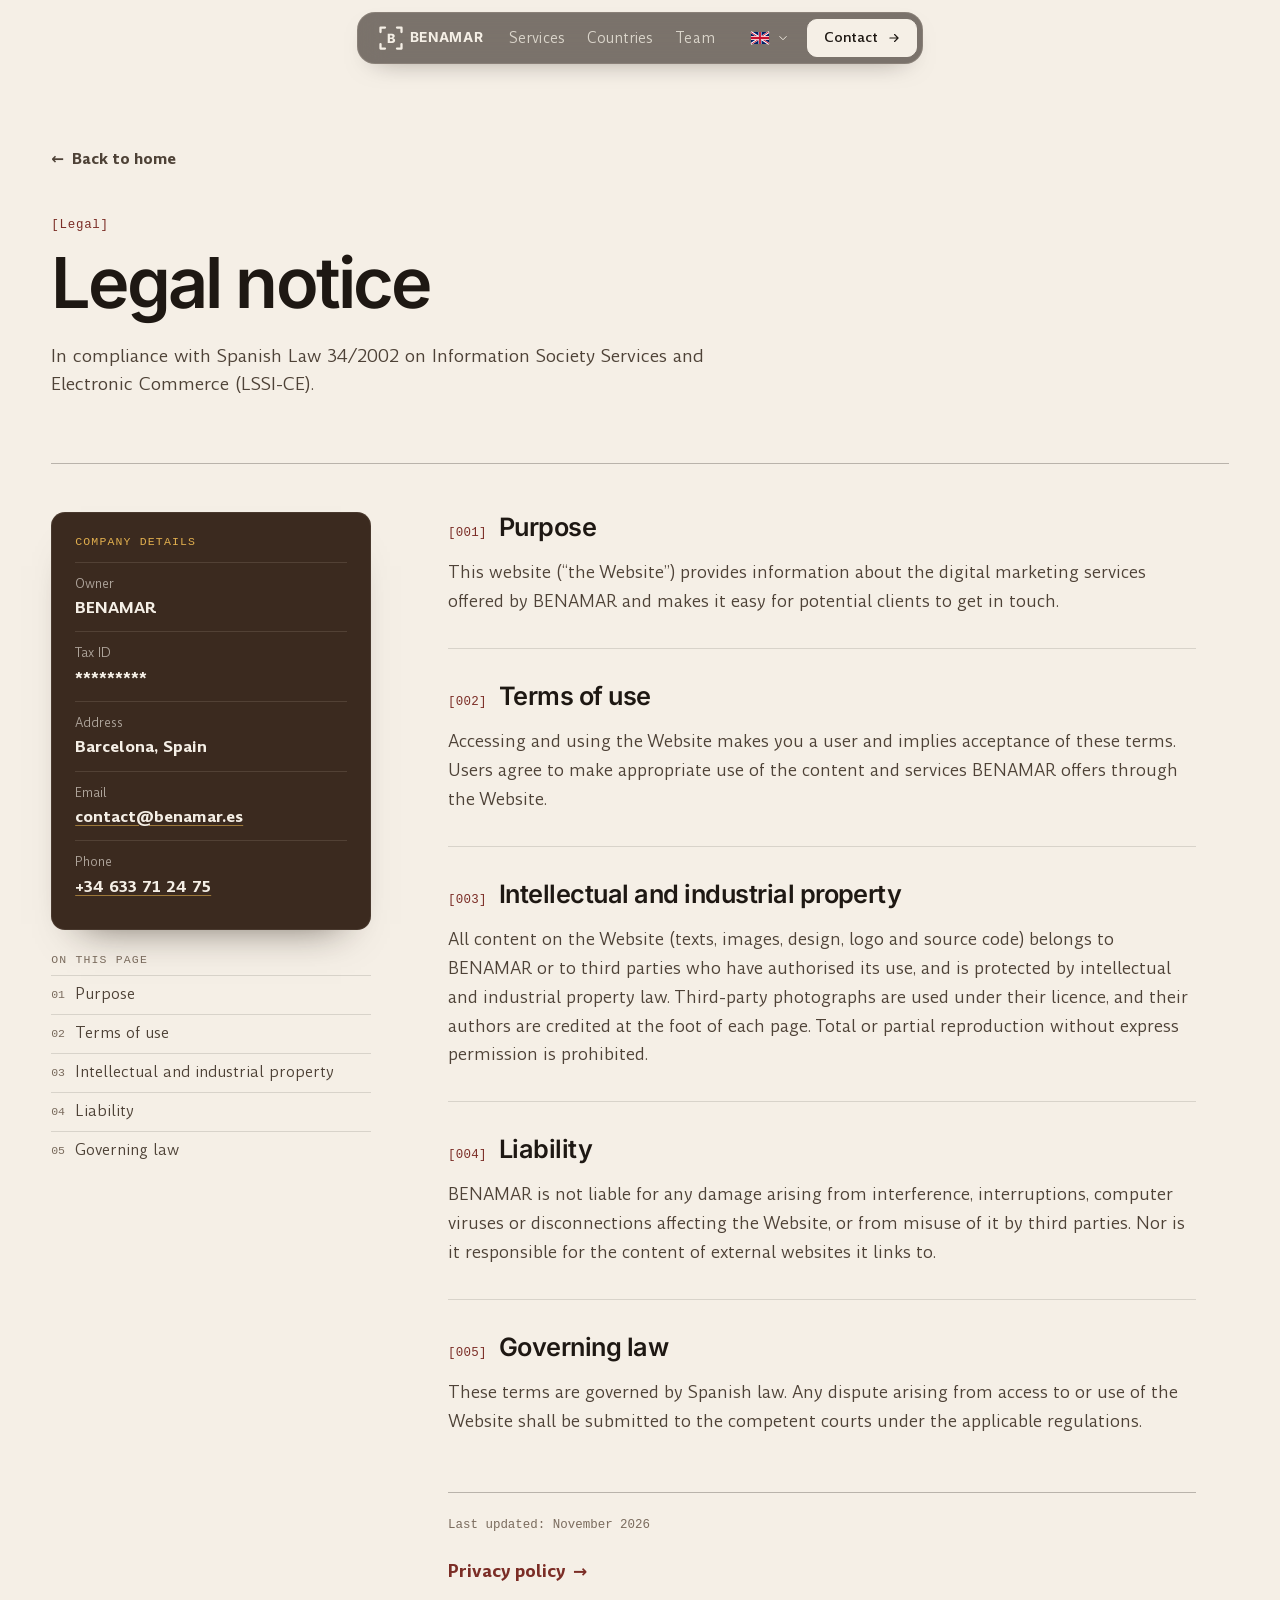
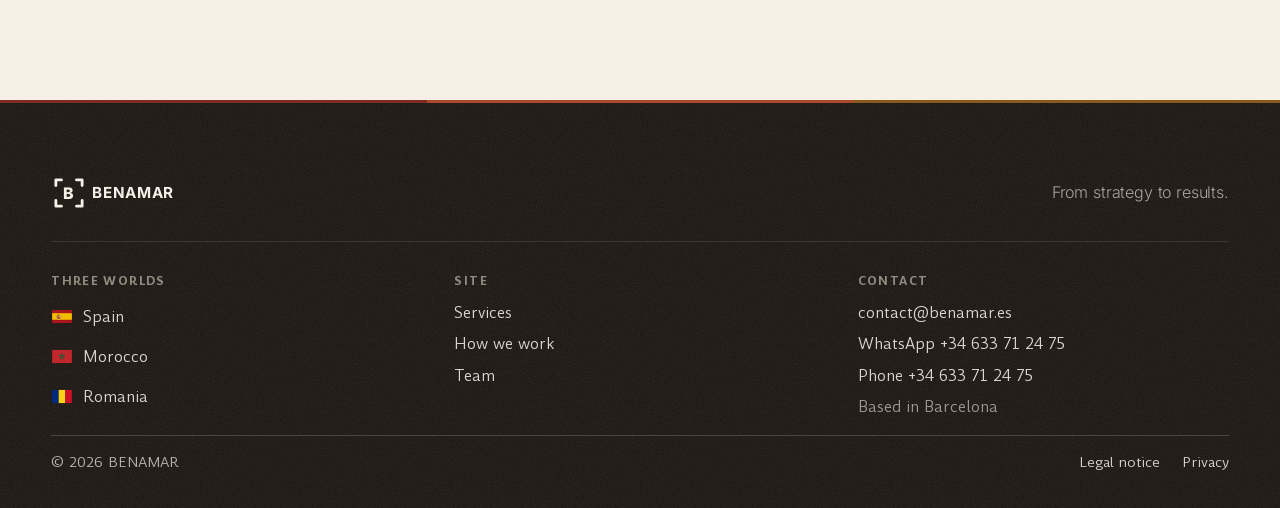
==== aviso-legal.html @ 725aefea "Aviso legal y privacidad (tools/legal.mjs) Co-Authored-By: Claude Opus 5.5 <noreply@anthropic.com>" ====
<!doctype html>
<html lang="es" data-title-key="tl_aviso" data-desc-key="dl_aviso">
<head>
  <meta charset="utf-8">
  <meta name="viewport" content="width=device-width, initial-scale=1">
  <title>Aviso legal · BENAMAR</title>
  <meta name="description" content="Aviso legal de BENAMAR, agencia de marketing digital con base en Barcelona.">
  <link rel="canonical" href="https://benamar.es/aviso-legal.html">
  <meta name="theme-color" content="#F5EFE6">
  <meta property="og:type" content="website">
  <meta property="og:url" content="https://benamar.es/aviso-legal.html">
  <meta property="og:site_name" content="BENAMAR">
  <meta property="og:locale" content="es_ES">
  <meta property="og:title" content="Aviso legal · BENAMAR">
  <meta property="og:description" content="Aviso legal de BENAMAR, agencia de marketing digital con base en Barcelona.">
  <meta property="og:image" content="https://benamar.es/assets/img/share.jpg">
  <meta property="og:image:width" content="1200">
  <meta property="og:image:height" content="630">
  <meta name="twitter:card" content="summary_large_image">
  <link rel="icon" href="favicon.svg" type="image/svg+xml">
  <link rel="preload" href="assets/fonts/inter-latin.woff2" as="font" type="font/woff2" crossorigin>
  <link rel="preload" href="assets/fonts/amulya-400.woff2" as="font" type="font/woff2" crossorigin>
  <link rel="preload" href="assets/fonts/mano-latin.woff2" as="font" type="font/woff2" crossorigin>
  <link rel="stylesheet" href="css/style.css?v=54">
  <script>document.documentElement.classList.add('js')</script>
</head>
<body>
<!-- Aviso legal: generada con tools/legal.mjs a partir de index.html. No editar a mano. -->
  <a class="skip" href="#main" data-i18n="skip">Saltar al contenido</a>

  <header class="hdr" data-hdr>
    <div class="hdr__in">
      <nav class="hdr__nav" aria-label="Principal" data-i18n-attr="aria-label:nav_label">
        <a href="./#servicios" data-i18n="nav_services">Servicios</a>
        <a href="./#mundos" data-i18n="nav_worlds">Países</a>
        <a href="./#equipo" data-i18n="nav_team">Equipo</a>
        <span class="hdr__ind" aria-hidden="true"></span>
      </nav>

      <a class="brand" href="./" aria-label="BENAMAR, inicio" data-i18n-attr="aria-label:brand_label">
        <svg class="brand__mark" viewBox="0 0 32 32" fill="none" aria-hidden="true"><path d="M2 8 L2 2 L8 2" stroke="currentColor" stroke-width="2" stroke-linecap="round" stroke-linejoin="round"/><path d="M24 2 L30 2 L30 8" stroke="currentColor" stroke-width="2" stroke-linecap="round" stroke-linejoin="round"/><path d="M2 24 L2 30 L8 30" stroke="currentColor" stroke-width="2" stroke-linecap="round" stroke-linejoin="round"/><path d="M30 24 L30 30 L24 30" stroke="currentColor" stroke-width="2" stroke-linecap="round" stroke-linejoin="round"/><text x="16" y="22" text-anchor="middle" font-family="Inter, -apple-system, sans-serif" font-weight="800" font-size="16" fill="currentColor">B</text></svg>
        <span class="brand__word">BENAMAR</span>
      </a>

      <div class="hdr__end">
        <div class="lang-dd" data-lang-dd>
          <button class="lang-dd__btn" type="button" aria-haspopup="true" aria-expanded="false" aria-controls="lang-list" data-lang-dd-btn>
            <span class="vh" data-i18n="lang_label">Idioma</span>
            <svg class="flag" viewBox="0 0 30 20" aria-hidden="true"><use href="#flag-es" data-lang-dd-flag/></svg>
            <span class="lang-dd__code" data-lang-dd-code>ES</span>
            <svg class="lang-dd__chev" viewBox="0 0 24 24" aria-hidden="true"><path d="m6 9 6 6 6-6" fill="none" stroke="currentColor" stroke-width="1.6"/></svg>
          </button>
          <ul class="lang-dd__list" id="lang-list" role="list" data-lang-dd-list>
            <li><button type="button" data-lang="es" lang="es" aria-pressed="true"><svg class="flag" viewBox="0 0 30 20" aria-hidden="true"><use href="#flag-es"/></svg><span>Español</span><span class="lang-dd__iso">ES</span></button></li>
            <li><button type="button" data-lang="ca" lang="ca" aria-pressed="false"><svg class="flag" viewBox="0 0 30 20" aria-hidden="true"><use href="#flag-ca"/></svg><span>Català</span><span class="lang-dd__iso">CA</span></button></li>
            <li><button type="button" data-lang="en" lang="en" aria-pressed="false"><svg class="flag" viewBox="0 0 30 20" aria-hidden="true"><use href="#flag-en"/></svg><span>English</span><span class="lang-dd__iso">EN</span></button></li>
            <li><button type="button" data-lang="fr" lang="fr" aria-pressed="false"><svg class="flag" viewBox="0 0 30 20" aria-hidden="true"><use href="#flag-fr"/></svg><span>Français</span><span class="lang-dd__iso">FR</span></button></li>
            <li><button type="button" data-lang="ro" lang="ro" aria-pressed="false"><svg class="flag" viewBox="0 0 30 20" aria-hidden="true"><use href="#flag-ro"/></svg><span>Română</span><span class="lang-dd__iso">RO</span></button></li>
          </ul>
        </div>
        <a class="btn btn--sm hdr__cta" href="./#contacto" data-i18n="hdr_cta">Contacto</a>
        <button class="hdr__menu" type="button" aria-expanded="false" aria-controls="menu" data-menu-btn>
          <span class="hdr__menu-lines" aria-hidden="true"><i></i><i></i></span>
          <span data-i18n="menu">Menú</span>
        </button>
      </div>
    </div>
    <span class="hdr__progress" aria-hidden="true"><i></i><i></i><i></i></span>
  </header>

  <div class="menu" id="menu" hidden>
    <nav class="menu__nav" aria-label="Menú" data-i18n-attr="aria-label:menu">
      <a href="./#servicios" data-i18n="nav_services">Servicios</a>
      <a href="./#mundos" data-i18n="nav_worlds">Países</a>
      <a href="./#equipo" data-i18n="nav_team">Equipo</a>
    </nav>
    <div class="menu__foot">
      <a class="btn" href="./#contacto" data-i18n="cta_main">Pedir una propuesta</a>
      <div class="langs langs--menu" role="group" aria-label="Idioma" data-i18n-attr="aria-label:lang_label">
        <button type="button" data-lang="es" lang="es" aria-pressed="true"><svg class="flag" viewBox="0 0 30 20" aria-hidden="true"><use href="#flag-es"/></svg><span>ES</span></button>
        <button type="button" data-lang="ca" lang="ca" aria-pressed="false"><svg class="flag" viewBox="0 0 30 20" aria-hidden="true"><use href="#flag-ca"/></svg><span>CA</span></button>
        <button type="button" data-lang="en" lang="en" aria-pressed="false"><svg class="flag" viewBox="0 0 30 20" aria-hidden="true"><use href="#flag-en"/></svg><span>EN</span></button>
        <button type="button" data-lang="fr" lang="fr" aria-pressed="false"><svg class="flag" viewBox="0 0 30 20" aria-hidden="true"><use href="#flag-fr"/></svg><span>FR</span></button>
        <button type="button" data-lang="ro" lang="ro" aria-pressed="false"><svg class="flag" viewBox="0 0 30 20" aria-hidden="true"><use href="#flag-ro"/></svg><span>RO</span></button>
      </div>
    </div>
  </div>

  <main id="main">

    <section class="legal" aria-label="Aviso legal">
      <div class="wrap">
        <a class="legal__back" href="./"><span aria-hidden="true">←</span> <span data-i18n="back_home">Volver al inicio</span></a>
      <div class="legal__doc" data-legal="es" lang="es">
        <header class="legal__head">
          <p class="legal__tag">[Legal]</p>
          <h1>Aviso legal</h1>
          <p class="legal__lead">En cumplimiento de la Ley 34/2002, de Servicios de la Sociedad de la Información y de Comercio Electrónico (LSSI-CE).</p>
        </header>
        <div class="legal__grid">
          <aside class="legal__aside">
            <dl class="legal__ficha" aria-label="Datos identificativos">
              <p class="legal__ficha-t">Datos identificativos</p>
              <div><dt>Titular</dt><dd>BENAMAR</dd></div>
              <div><dt>NIF/CIF</dt><dd>*********</dd></div>
              <div><dt>Domicilio</dt><dd>Barcelona, España</dd></div>
              <div><dt>Email</dt><dd><a href="mailto:contact@benamar.es">contact@benamar.es</a></dd></div>
              <div><dt>Teléfono</dt><dd><a href="tel:+34633712475">+34 633 71 24 75</a></dd></div>
            </dl>
            <nav class="legal__idx" aria-label="En esta página">
              <p class="legal__idx-t">En esta página</p>
              <ol>
              <li><a href="#aviso-es-1"><span>01</span> Objeto</a></li>
              <li><a href="#aviso-es-2"><span>02</span> Condiciones de uso</a></li>
              <li><a href="#aviso-es-3"><span>03</span> Propiedad intelectual e industrial</a></li>
              <li><a href="#aviso-es-4"><span>04</span> Responsabilidad</a></li>
              <li><a href="#aviso-es-5"><span>05</span> Legislación aplicable</a></li>
              </ol>
            </nav>
          </aside>
          <div class="legal__body">
            <section class="legal__sec" id="aviso-es-1">
              <h2><span class="legal__n" aria-hidden="true">[001]</span> Objeto</h2>
              <p>Este sitio web (en adelante, «la Web») tiene como finalidad informar sobre los servicios de marketing digital que ofrece BENAMAR y facilitar el contacto con clientes potenciales.</p>
            </section>
            <section class="legal__sec" id="aviso-es-2">
              <h2><span class="legal__n" aria-hidden="true">[002]</span> Condiciones de uso</h2>
              <p>El acceso y uso de la Web atribuye la condición de usuario e implica la aceptación de estas condiciones. El usuario se compromete a hacer un uso adecuado de los contenidos y servicios que BENAMAR ofrece a través de la Web.</p>
            </section>
            <section class="legal__sec" id="aviso-es-3">
              <h2><span class="legal__n" aria-hidden="true">[003]</span> Propiedad intelectual e industrial</h2>
              <p>Todos los contenidos de la Web (textos, imágenes, diseño, logotipo y código fuente) son titularidad de BENAMAR o de terceros que han autorizado su uso, y están protegidos por la normativa de propiedad intelectual e industrial. Las fotografías de terceros se usan con su licencia y se cita a sus autores al pie de cada página. Queda prohibida su reproducción total o parcial sin autorización expresa.</p>
            </section>
            <section class="legal__sec" id="aviso-es-4">
              <h2><span class="legal__n" aria-hidden="true">[004]</span> Responsabilidad</h2>
              <p>BENAMAR no se hace responsable de los daños que pudieran derivarse de interferencias, interrupciones, virus informáticos o desconexiones en el funcionamiento de la Web, ni de los derivados del mal uso que terceros hagan de ella. Tampoco responde del contenido de las webs externas a las que se enlace.</p>
            </section>
            <section class="legal__sec" id="aviso-es-5">
              <h2><span class="legal__n" aria-hidden="true">[005]</span> Legislación aplicable</h2>
              <p>Estas condiciones se rigen por la legislación española. Para cualquier controversia derivada del acceso o uso de la Web, las partes se someten a los juzgados y tribunales que correspondan según la normativa aplicable.</p>
            </section>
            <p class="legal__upd">Última actualización: noviembre de 2026</p>
            <a class="legal__other" href="privacidad.html">Política de privacidad <span aria-hidden="true">→</span></a>
          </div>
        </div>
      </div>
      <div class="legal__doc" data-legal="ca" lang="ca">
        <header class="legal__head">
          <p class="legal__tag">[Legal]</p>
          <h1>Avís legal</h1>
          <p class="legal__lead">En compliment de la Llei 34/2002, de serveis de la societat de la informació i de comerç electrònic (LSSI-CE).</p>
        </header>
        <div class="legal__grid">
          <aside class="legal__aside">
            <dl class="legal__ficha" aria-label="Dades identificatives">
              <p class="legal__ficha-t">Dades identificatives</p>
              <div><dt>Titular</dt><dd>BENAMAR</dd></div>
              <div><dt>NIF/CIF</dt><dd>*********</dd></div>
              <div><dt>Domicili</dt><dd>Barcelona, Espanya</dd></div>
              <div><dt>Correu</dt><dd><a href="mailto:contact@benamar.es">contact@benamar.es</a></dd></div>
              <div><dt>Telèfon</dt><dd><a href="tel:+34633712475">+34 633 71 24 75</a></dd></div>
            </dl>
            <nav class="legal__idx" aria-label="En aquesta pàgina">
              <p class="legal__idx-t">En aquesta pàgina</p>
              <ol>
              <li><a href="#aviso-ca-1"><span>01</span> Objecte</a></li>
              <li><a href="#aviso-ca-2"><span>02</span> Condicions d’ús</a></li>
              <li><a href="#aviso-ca-3"><span>03</span> Propietat intel·lectual i industrial</a></li>
              <li><a href="#aviso-ca-4"><span>04</span> Responsabilitat</a></li>
              <li><a href="#aviso-ca-5"><span>05</span> Legislació aplicable</a></li>
              </ol>
            </nav>
          </aside>
          <div class="legal__body">
            <section class="legal__sec" id="aviso-ca-1">
              <h2><span class="legal__n" aria-hidden="true">[001]</span> Objecte</h2>
              <p>Aquest lloc web (d’ara endavant, «el Web») té com a finalitat informar sobre els serveis de màrqueting digital que ofereix BENAMAR i facilitar el contacte amb clients potencials.</p>
            </section>
            <section class="legal__sec" id="aviso-ca-2">
              <h2><span class="legal__n" aria-hidden="true">[002]</span> Condicions d’ús</h2>
              <p>L’accés i l’ús del Web atribueixen la condició d’usuari i impliquen l’acceptació d’aquestes condicions. L’usuari es compromet a fer un ús adequat dels continguts i serveis que BENAMAR ofereix a través del Web.</p>
            </section>
            <section class="legal__sec" id="aviso-ca-3">
              <h2><span class="legal__n" aria-hidden="true">[003]</span> Propietat intel·lectual i industrial</h2>
              <p>Tots els continguts del Web (textos, imatges, disseny, logotip i codi font) són titularitat de BENAMAR o de tercers que n’han autoritzat l’ús, i estan protegits per la normativa de propietat intel·lectual i industrial. Les fotografies de tercers s’utilitzen amb la seva llicència i se’n citen els autors al peu de cada pàgina. Se’n prohibeix la reproducció total o parcial sense autorització expressa.</p>
            </section>
            <section class="legal__sec" id="aviso-ca-4">
              <h2><span class="legal__n" aria-hidden="true">[004]</span> Responsabilitat</h2>
              <p>BENAMAR no es fa responsable dels danys que es puguin derivar d’interferències, interrupcions, virus informàtics o desconnexions en el funcionament del Web, ni dels derivats del mal ús que en facin tercers. Tampoc no respon del contingut dels webs externs als quals s’enllaci.</p>
            </section>
            <section class="legal__sec" id="aviso-ca-5">
              <h2><span class="legal__n" aria-hidden="true">[005]</span> Legislació aplicable</h2>
              <p>Aquestes condicions es regeixen per la legislació espanyola. Per a qualsevol controvèrsia derivada de l’accés o l’ús del Web, les parts se sotmeten als jutjats i tribunals que corresponguin segons la normativa aplicable.</p>
            </section>
            <p class="legal__upd">Última actualització: novembre de 2026</p>
            <a class="legal__other" href="privacidad.html">Política de privacitat <span aria-hidden="true">→</span></a>
          </div>
        </div>
      </div>
      <div class="legal__doc" data-legal="en" lang="en">
        <header class="legal__head">
          <p class="legal__tag">[Legal]</p>
          <h1>Legal notice</h1>
          <p class="legal__lead">In compliance with Spanish Law 34/2002 on Information Society Services and Electronic Commerce (LSSI-CE).</p>
        </header>
        <div class="legal__grid">
          <aside class="legal__aside">
            <dl class="legal__ficha" aria-label="Company details">
              <p class="legal__ficha-t">Company details</p>
              <div><dt>Owner</dt><dd>BENAMAR</dd></div>
              <div><dt>Tax ID</dt><dd>*********</dd></div>
              <div><dt>Address</dt><dd>Barcelona, Spain</dd></div>
              <div><dt>Email</dt><dd><a href="mailto:contact@benamar.es">contact@benamar.es</a></dd></div>
              <div><dt>Phone</dt><dd><a href="tel:+34633712475">+34 633 71 24 75</a></dd></div>
            </dl>
            <nav class="legal__idx" aria-label="On this page">
              <p class="legal__idx-t">On this page</p>
              <ol>
              <li><a href="#aviso-en-1"><span>01</span> Purpose</a></li>
              <li><a href="#aviso-en-2"><span>02</span> Terms of use</a></li>
              <li><a href="#aviso-en-3"><span>03</span> Intellectual and industrial property</a></li>
              <li><a href="#aviso-en-4"><span>04</span> Liability</a></li>
              <li><a href="#aviso-en-5"><span>05</span> Governing law</a></li>
              </ol>
            </nav>
          </aside>
          <div class="legal__body">
            <section class="legal__sec" id="aviso-en-1">
              <h2><span class="legal__n" aria-hidden="true">[001]</span> Purpose</h2>
              <p>This website (“the Website”) provides information about the digital marketing services offered by BENAMAR and makes it easy for potential clients to get in touch.</p>
            </section>
            <section class="legal__sec" id="aviso-en-2">
              <h2><span class="legal__n" aria-hidden="true">[002]</span> Terms of use</h2>
              <p>Accessing and using the Website makes you a user and implies acceptance of these terms. Users agree to make appropriate use of the content and services BENAMAR offers through the Website.</p>
            </section>
            <section class="legal__sec" id="aviso-en-3">
              <h2><span class="legal__n" aria-hidden="true">[003]</span> Intellectual and industrial property</h2>
              <p>All content on the Website (texts, images, design, logo and source code) belongs to BENAMAR or to third parties who have authorised its use, and is protected by intellectual and industrial property law. Third-party photographs are used under their licence, and their authors are credited at the foot of each page. Total or partial reproduction without express permission is prohibited.</p>
            </section>
            <section class="legal__sec" id="aviso-en-4">
              <h2><span class="legal__n" aria-hidden="true">[004]</span> Liability</h2>
              <p>BENAMAR is not liable for any damage arising from interference, interruptions, computer viruses or disconnections affecting the Website, or from misuse of it by third parties. Nor is it responsible for the content of external websites it links to.</p>
            </section>
            <section class="legal__sec" id="aviso-en-5">
              <h2><span class="legal__n" aria-hidden="true">[005]</span> Governing law</h2>
              <p>These terms are governed by Spanish law. Any dispute arising from access to or use of the Website shall be submitted to the competent courts under the applicable regulations.</p>
            </section>
            <p class="legal__upd">Last updated: November 2026</p>
            <a class="legal__other" href="privacidad.html">Privacy policy <span aria-hidden="true">→</span></a>
          </div>
        </div>
      </div>
      <div class="legal__doc" data-legal="fr" lang="fr">
        <header class="legal__head">
          <p class="legal__tag">[Mentions]</p>
          <h1>Mentions légales</h1>
          <p class="legal__lead">Conformément à la loi espagnole 34/2002 sur les services de la société de l’information et le commerce électronique (LSSI-CE).</p>
        </header>
        <div class="legal__grid">
          <aside class="legal__aside">
            <dl class="legal__ficha" aria-label="Informations légales">
              <p class="legal__ficha-t">Informations légales</p>
              <div><dt>Titulaire</dt><dd>BENAMAR</dd></div>
              <div><dt>N° fiscal</dt><dd>*********</dd></div>
              <div><dt>Adresse</dt><dd>Barcelone, Espagne</dd></div>
              <div><dt>E-mail</dt><dd><a href="mailto:contact@benamar.es">contact@benamar.es</a></dd></div>
              <div><dt>Téléphone</dt><dd><a href="tel:+34633712475">+34 633 71 24 75</a></dd></div>
            </dl>
            <nav class="legal__idx" aria-label="Sur cette page">
              <p class="legal__idx-t">Sur cette page</p>
              <ol>
              <li><a href="#aviso-fr-1"><span>01</span> Objet</a></li>
              <li><a href="#aviso-fr-2"><span>02</span> Conditions d’utilisation</a></li>
              <li><a href="#aviso-fr-3"><span>03</span> Propriété intellectuelle et industrielle</a></li>
              <li><a href="#aviso-fr-4"><span>04</span> Responsabilité</a></li>
              <li><a href="#aviso-fr-5"><span>05</span> Droit applicable</a></li>
              </ol>
            </nav>
          </aside>
          <div class="legal__body">
            <section class="legal__sec" id="aviso-fr-1">
              <h2><span class="legal__n" aria-hidden="true">[001]</span> Objet</h2>
              <p>Ce site web (ci-après « le Site ») a pour objet de présenter les services de marketing digital proposés par BENAMAR et de faciliter la prise de contact avec de futurs clients.</p>
            </section>
            <section class="legal__sec" id="aviso-fr-2">
              <h2><span class="legal__n" aria-hidden="true">[002]</span> Conditions d’utilisation</h2>
              <p>L’accès au Site et son utilisation confèrent la qualité d’utilisateur et impliquent l’acceptation des présentes conditions. L’utilisateur s’engage à faire un usage approprié des contenus et services proposés par BENAMAR sur le Site.</p>
            </section>
            <section class="legal__sec" id="aviso-fr-3">
              <h2><span class="legal__n" aria-hidden="true">[003]</span> Propriété intellectuelle et industrielle</h2>
              <p>L’ensemble des contenus du Site (textes, images, design, logo et code source) appartient à BENAMAR ou à des tiers qui en ont autorisé l’utilisation, et est protégé par le droit de la propriété intellectuelle et industrielle. Les photographies de tiers sont utilisées selon leur licence et leurs auteurs sont cités en bas de chaque page. Toute reproduction totale ou partielle sans autorisation expresse est interdite.</p>
            </section>
            <section class="legal__sec" id="aviso-fr-4">
              <h2><span class="legal__n" aria-hidden="true">[004]</span> Responsabilité</h2>
              <p>BENAMAR décline toute responsabilité pour les dommages pouvant résulter d’interférences, d’interruptions, de virus informatiques ou de déconnexions affectant le Site, ainsi que de toute utilisation abusive par des tiers. BENAMAR ne répond pas non plus du contenu des sites externes vers lesquels il renvoie.</p>
            </section>
            <section class="legal__sec" id="aviso-fr-5">
              <h2><span class="legal__n" aria-hidden="true">[005]</span> Droit applicable</h2>
              <p>Les présentes conditions sont régies par le droit espagnol. Tout litige lié à l’accès au Site ou à son utilisation sera soumis aux juridictions compétentes selon la réglementation applicable.</p>
            </section>
            <p class="legal__upd">Dernière mise à jour : novembre 2026</p>
            <a class="legal__other" href="privacidad.html">Politique de confidentialité <span aria-hidden="true">→</span></a>
          </div>
        </div>
      </div>
      <div class="legal__doc" data-legal="ro" lang="ro">
        <header class="legal__head">
          <p class="legal__tag">[Legal]</p>
          <h1>Mențiuni legale</h1>
          <p class="legal__lead">În conformitate cu Legea spaniolă 34/2002 privind serviciile societății informaționale și comerțul electronic (LSSI-CE).</p>
        </header>
        <div class="legal__grid">
          <aside class="legal__aside">
            <dl class="legal__ficha" aria-label="Date de identificare">
              <p class="legal__ficha-t">Date de identificare</p>
              <div><dt>Titular</dt><dd>BENAMAR</dd></div>
              <div><dt>Cod fiscal</dt><dd>*********</dd></div>
              <div><dt>Sediu</dt><dd>Barcelona, Spania</dd></div>
              <div><dt>E-mail</dt><dd><a href="mailto:contact@benamar.es">contact@benamar.es</a></dd></div>
              <div><dt>Telefon</dt><dd><a href="tel:+34633712475">+34 633 71 24 75</a></dd></div>
            </dl>
            <nav class="legal__idx" aria-label="Pe această pagină">
              <p class="legal__idx-t">Pe această pagină</p>
              <ol>
              <li><a href="#aviso-ro-1"><span>01</span> Obiect</a></li>
              <li><a href="#aviso-ro-2"><span>02</span> Condiții de utilizare</a></li>
              <li><a href="#aviso-ro-3"><span>03</span> Proprietate intelectuală și industrială</a></li>
              <li><a href="#aviso-ro-4"><span>04</span> Răspundere</a></li>
              <li><a href="#aviso-ro-5"><span>05</span> Legislație aplicabilă</a></li>
              </ol>
            </nav>
          </aside>
          <div class="legal__body">
            <section class="legal__sec" id="aviso-ro-1">
              <h2><span class="legal__n" aria-hidden="true">[001]</span> Obiect</h2>
              <p>Acest site (denumit în continuare „Site-ul”) are rolul de a prezenta serviciile de marketing digital oferite de BENAMAR și de a facilita contactul cu potențiali clienți.</p>
            </section>
            <section class="legal__sec" id="aviso-ro-2">
              <h2><span class="legal__n" aria-hidden="true">[002]</span> Condiții de utilizare</h2>
              <p>Accesarea și utilizarea Site-ului vă conferă calitatea de utilizator și implică acceptarea acestor condiții. Utilizatorul se angajează să folosească în mod adecvat conținutul și serviciile oferite de BENAMAR prin Site.</p>
            </section>
            <section class="legal__sec" id="aviso-ro-3">
              <h2><span class="legal__n" aria-hidden="true">[003]</span> Proprietate intelectuală și industrială</h2>
              <p>Întregul conținut al Site-ului (texte, imagini, design, logo și cod sursă) aparține BENAMAR sau unor terți care au autorizat utilizarea lui și este protejat de legislația privind proprietatea intelectuală și industrială. Fotografiile terților sunt folosite conform licenței lor, iar autorii sunt menționați în subsolul fiecărei pagini. Reproducerea totală sau parțială fără acord expres este interzisă.</p>
            </section>
            <section class="legal__sec" id="aviso-ro-4">
              <h2><span class="legal__n" aria-hidden="true">[004]</span> Răspundere</h2>
              <p>BENAMAR nu răspunde pentru daunele care ar putea rezulta din interferențe, întreruperi, viruși informatici sau deconectări în funcționarea Site-ului și nici pentru utilizarea lui necorespunzătoare de către terți. De asemenea, nu răspunde pentru conținutul site-urilor externe către care trimite.</p>
            </section>
            <section class="legal__sec" id="aviso-ro-5">
              <h2><span class="legal__n" aria-hidden="true">[005]</span> Legislație aplicabilă</h2>
              <p>Aceste condiții sunt guvernate de legislația spaniolă. Orice litigiu legat de accesarea sau utilizarea Site-ului va fi soluționat de instanțele competente conform normelor aplicabile.</p>
            </section>
            <p class="legal__upd">Ultima actualizare: noiembrie 2026</p>
            <a class="legal__other" href="privacidad.html">Politica de confidențialitate <span aria-hidden="true">→</span></a>
          </div>
        </div>
      </div>
      </div>
    </section>

  </main>

  <footer class="ftr">
    <span class="tri tri--edge" aria-hidden="true"><i></i><i></i><i></i></span>
    <div class="wrap">
      <div class="ftr__brand" data-reveal>
        <a class="ftr__logo" href="./" aria-label="BENAMAR, inicio" data-i18n-attr="aria-label:brand_label">
          <svg class="ftr__logo-mark" viewBox="0 0 32 32" fill="none" aria-hidden="true"><path d="M2 8 L2 2 L8 2" stroke="currentColor" stroke-width="2" stroke-linecap="round" stroke-linejoin="round"/><path d="M24 2 L30 2 L30 8" stroke="currentColor" stroke-width="2" stroke-linecap="round" stroke-linejoin="round"/><path d="M2 24 L2 30 L8 30" stroke="currentColor" stroke-width="2" stroke-linecap="round" stroke-linejoin="round"/><path d="M30 24 L30 30 L24 30" stroke="currentColor" stroke-width="2" stroke-linecap="round" stroke-linejoin="round"/><text x="16" y="22" text-anchor="middle" font-family="Inter, -apple-system, sans-serif" font-weight="800" font-size="16" fill="currentColor">B</text></svg>
          <span>BENAMAR</span>
        </a>
        <p class="ftr__claim"><span data-i18n="h1a">De la estrategia</span> <span data-i18n="h1b">al resultado.</span></p>
      </div>

      <div class="ftr__cards">
        <section class="ftr__card" aria-labelledby="ftr-paises" data-reveal style="--d: 0">
          <h2 class="ftr__h" id="ftr-paises" data-i18n="ftr_worlds">Tres mundos</h2>
            <ul class="ftr__countries">
              <li><a href="espana.html"><svg class="flag" viewBox="0 0 30 20" aria-hidden="true"><use href="#flag-es"/></svg><span data-i18n="name_es">España</span></a></li>
              <li><a href="marruecos.html"><svg class="flag" viewBox="0 0 30 20" aria-hidden="true"><use href="#flag-ma"/></svg><span data-i18n="name_ma">Marruecos</span></a></li>
              <li><a href="rumania.html"><svg class="flag" viewBox="0 0 30 20" aria-hidden="true"><use href="#flag-ro"/></svg><span data-i18n="name_ro">Rumanía</span></a></li>
            </ul>
        </section>
        <nav class="ftr__card" aria-labelledby="ftr-nav" data-reveal style="--d: 1">
          <h2 class="ftr__h" id="ftr-nav" data-i18n="ftr_nav">Navegación</h2>
          <ul>
            <li><a href="./#servicios" data-i18n="nav_services">Servicios</a></li>
            <li><a href="./#metodo" data-i18n="method_h">Cómo trabajamos</a></li>
            <li><a href="./#equipo" data-i18n="nav_team">Equipo</a></li>
          </ul>
        </nav>
        <section class="ftr__card" aria-labelledby="ftr-contacto" data-reveal style="--d: 2">
          <h2 class="ftr__h" id="ftr-contacto" data-i18n="ftr_contact">Contacto</h2>
          <ul>
            <li><a href="mailto:contact@benamar.es">contact@benamar.es</a></li>
            <li><a href="https://wa.me/34633712475" target="_blank" rel="noopener">WhatsApp +34 633 71 24 75<span class="vh" data-i18n="newtab"> (se abre en una pestaña nueva)</span></a></li>
            <li><a href="tel:+34633712475"><span data-i18n="c_phone">Teléfono</span> +34 633 71 24 75</a></li>
            <li class="ftr__muted" data-i18n="ftr_base">Base en Barcelona</li>
          </ul>
        </section>
      </div>

            <div class="ftr__legal">
        <p>© <span data-year>2026</span> BENAMAR</p>
        <p>
          <a href="aviso-legal.html" data-i18n-attr="href:legal_href" data-i18n="legal1">Aviso legal</a>
          <a href="privacidad.html" data-i18n-attr="href:privacy_href" data-i18n="legal2">Privacidad</a>
        </p>
      </div>
    </div>
  </footer>

  <a class="wa-float" href="https://wa.me/34633712475?text=Hola%2C%20quiero%20pedir%20una%20propuesta." target="_blank" rel="noopener" aria-label="Escribir por WhatsApp" data-i18n-attr="href:wa_href;aria-label:cta_wa" data-wa-float>
    <svg class="wa-float__ico" viewBox="0 0 24 24" aria-hidden="true"><path d="M12 3.2a8.8 8.8 0 0 0-7.6 13.2L3.2 20.8l4.5-1.2A8.8 8.8 0 1 0 12 3.2Z" fill="none" stroke="currentColor" stroke-width="1.6" stroke-linejoin="round"/><path d="M9.1 7.9c.2-.4.4-.4.7-.4h.5c.2 0 .4 0 .6.5l.7 1.7c.1.2.1.4 0 .6l-.4.6c-.1.2-.2.3 0 .6.4.7 1 1.3 1.6 1.8.6.4 1 .6 1.3.7.2.1.4 0 .5-.1l.6-.8c.2-.2.4-.2.6-.1l1.6.8c.2.1.4.2.4.4 0 .6-.2 1.2-.6 1.5-.5.4-1.2.7-2 .5-1-.2-2.2-.7-3.5-1.8-1.4-1.2-2.3-2.6-2.6-3.4-.4-1-.1-2 .4-2.6Z" fill="currentColor"/></svg>
    <span class="wa-float__l" data-i18n="cta_wa">Escribir por WhatsApp</span>
  </a>

  <svg id="sprite" width="0" height="0" style="position:absolute" aria-hidden="true" focusable="false">
    <defs><filter id="viento" x="-10%" y="-22%" width="120%" height="144%" color-interpolation-filters="sRGB"><feTurbulence type="fractalNoise" baseFrequency=".07 .05" numOctaves="1" seed="5" result="w"><animate attributeName="baseFrequency" values=".07 .05;.088 .041;.07 .05" dur="3.4s" repeatCount="indefinite" calcMode="spline" keyTimes="0;.5;1" keySplines=".45 0 .55 1;.45 0 .55 1"/></feTurbulence><feDisplacementMap in="SourceGraphic" in2="w" scale="1.6" xChannelSelector="R" yChannelSelector="G" result="d"><animate attributeName="scale" values="1.6;4.2;1.6" dur="2.6s" repeatCount="indefinite" calcMode="spline" keyTimes="0;.5;1" keySplines=".45 0 .55 1;.45 0 .55 1"/></feDisplacementMap><feTurbulence type="fractalNoise" baseFrequency=".1 .004" numOctaves="1" seed="12" result="p"/><feOffset in="p" dx="0" result="po"><animate attributeName="dx" values="-3;3;-3" dur="3.4s" repeatCount="indefinite" calcMode="spline" keyTimes="0;.5;1" keySplines=".45 0 .55 1;.45 0 .55 1"/></feOffset><feColorMatrix in="po" type="matrix" values="0 0 0 0 0  0 0 0 0 0  0 0 0 0 0  0 3.2 0 0 -1.55" result="sa"/><feFlood flood-color="#120a04" flood-opacity=".36"/><feComposite in2="sa" operator="in"/><feComposite in2="d" operator="in" result="sombra"/><feColorMatrix in="po" type="matrix" values="0 0 0 0 1  0 0 0 0 1  0 0 0 0 1  0 -3.2 0 0 1.45" result="la"/><feFlood flood-color="#fff" flood-opacity=".24"/><feComposite in2="la" operator="in"/><feComposite in2="d" operator="in" result="luz"/><feMerge><feMergeNode in="d"/><feMergeNode in="sombra"/><feMergeNode in="luz"/></feMerge></filter><filter id="tinta" x="-10%" y="-10%" width="120%" height="120%"><feTurbulence type="fractalNoise" baseFrequency=".35" numOctaves="1" seed="7"/><feDisplacementMap in="SourceGraphic" scale=".6"/></filter><clipPath id="uk-t"><path d="M30 15h30v15zv15H0zH0V0zV0h30z"/></clipPath></defs>
    <symbol id="flag-es" viewBox="0 0 30 20"><rect x="1.5" y="1" width="27" height="18" fill="#AA151B"/><rect x="1.5" y="5.5" width="27" height="9" fill="#F1BF00"/><g transform="translate(2.307 0.471) scale(0.03971)"><path fill="#ad1519" d="m127.3 213.3-.8-.1-1-1-.7-.4-.6-.8s-.7-1.1-.4-2c.3-.9.9-1.2 1.4-1.5a12 12 0 0 1 1.5-.5l1-.4 1.3-.3.5-.3c.2 0 .7 0 1-.2l1-.2 1.6.1h4.8c.4 0 1.2.3 1.4.4a35 35 0 0 0 2 .7c.5.1 1.6.3 2.2.6.5.3.9.7 1.1 1l.5 1v1.1l-.5.8-.6 1-.8.6s-.5.5-1 .4c-.4 0-4.8-.8-7.6-.8s-7.3.9-7.3.9"/><path fill="none" stroke="#000" stroke-linejoin="round" stroke-width=".3" d="m127.3 213.3-.8-.1-1-1-.7-.4-.6-.8s-.7-1.1-.4-2c.3-.9.9-1.2 1.4-1.5a12 12 0 0 1 1.5-.5l1-.4 1.3-.3.5-.3c.2 0 .7 0 1-.2l1-.2 1.6.1h4.8c.4 0 1.2.3 1.4.4a35 35 0 0 0 2 .7c.5.1 1.6.3 2.2.6.5.3.9.7 1.1 1l.5 1v1.1l-.5.8-.6 1-.8.6s-.5.5-1 .4c-.4 0-4.8-.8-7.6-.8s-7.3.9-7.3.9z"/><path fill="#c8b100" d="M133.3 207c0-1.3.6-2.3 1.3-2.3.8 0 1.4 1 1.4 2.4 0 1.3-.6 2.4-1.4 2.4s-1.3-1.1-1.3-2.5"/><path fill="none" stroke="#000" stroke-width=".3" d="M133.3 207c0-1.3.6-2.3 1.3-2.3.8 0 1.4 1 1.4 2.4 0 1.3-.6 2.4-1.4 2.4s-1.3-1.1-1.3-2.5z"/><path fill="#c8b100" d="M134 207c0-1.2.3-2.1.7-2.1.3 0 .6 1 .6 2.1 0 1.3-.3 2.2-.6 2.2-.4 0-.6-1-.6-2.2"/><path fill="none" stroke="#000" stroke-width=".3" d="M134 207c0-1.2.3-2.1.7-2.1.3 0 .6 1 .6 2.1 0 1.3-.3 2.2-.6 2.2-.4 0-.6-1-.6-2.2z"/><path fill="#c8b100" d="M133.8 204.5c0-.4.4-.8.8-.8s1 .4 1 .8c0 .5-.5.9-1 .9s-.8-.4-.8-.9"/><path fill="#c8b100" d="M135.3 204.2v.6h-1.4v-.6h.5V203h-.7v-.6h.7v-.5h.5v.5h.6v.6h-.6v1.2z"/><path fill="none" stroke="#000" stroke-width=".3" d="M135.3 204.2v.6h-1.4v-.6h.5V203h-.7v-.6h.7v-.5h.5v.5h.6v.6h-.6v1.2h.4"/><path fill="#c8b100" d="M135.9 204.2v.6h-2.5v-.6h1V203h-.7v-.6h.7v-.5h.5v.5h.6v.6h-.6v1.2z"/><path fill="none" stroke="#000" stroke-width=".3" d="M135.9 204.2v.6h-2.5v-.6h1V203h-.7v-.6h.7v-.5h.5v.5h.6v.6h-.6v1.2h1"/><path fill="none" stroke="#000" stroke-width=".3" d="M134.9 203.7c.4.1.6.4.6.8 0 .5-.4.9-.8.9s-1-.4-1-.9c0-.4.3-.7.7-.8"/><path fill="#c8b100" d="M134.7 213.2H130v-1.1l-.3-1.2-.2-1.5c-1.3-1.7-2.5-2.8-2.9-2.5.1-.3.2-.6.5-.7 1.1-.7 3.5 1 5.2 3.6l.5.7h3.8l.4-.7c1.8-2.7 4.1-4.3 5.2-3.6.3.1.4.4.5.7-.4-.3-1.6.8-2.9 2.5l-.2 1.5-.2 1.2-.1 1.1z"/><path fill="none" stroke="#000" stroke-width=".3" d="M134.7 213.2H130v-1.1l-.3-1.2-.2-1.5c-1.3-1.7-2.5-2.8-2.9-2.5.1-.3.2-.6.5-.7 1.1-.7 3.5 1 5.2 3.6l.5.7h3.8l.4-.7c1.8-2.7 4.1-4.3 5.2-3.6.3.1.4.4.5.7-.4-.3-1.6.8-2.9 2.5l-.2 1.5-.2 1.2-.1 1.1z"/><path fill="none" stroke="#000" stroke-width=".3" d="M126.8 206.8c1-.5 3 1.1 4.6 3.6m11-3.6c-.8-.5-2.8 1.1-4.5 3.6"/><path fill="#c8b100" d="m127.8 215.3-.5-1a27.3 27.3 0 0 1 14.7 0l-.5.8a5.7 5.7 0 0 0-.3.8 22.9 22.9 0 0 0-6.6-.8c-2.6 0-5.2.3-6.5.8z"/><path fill="none" stroke="#000" stroke-width=".3" d="m127.8 215.3-.5-1a27.3 27.3 0 0 1 14.7 0l-.5.8a5.7 5.7 0 0 0-.3.8 22.9 22.9 0 0 0-6.6-.8c-2.6 0-5.2.3-6.5.8l-.3-.6"/><path fill="#c8b100" d="M134.6 217.7c2.4 0 5-.4 5.9-.6.6-.2 1-.5 1-.8 0-.2-.2-.3-.4-.4-1.4-.5-4-.8-6.5-.8s-5 .3-6.4.8c-.2 0-.3.2-.4.3 0 .4.3.7 1 .9 1 .2 3.5.6 5.8.6"/><path fill="none" stroke="#000" stroke-width=".3" d="M134.6 217.7c2.4 0 5-.4 5.9-.6.6-.2 1-.5 1-.8 0-.2-.2-.3-.4-.4-1.4-.5-4-.8-6.5-.8s-5 .3-6.4.8c-.2 0-.3.2-.4.3 0 .4.3.7 1 .9 1 .2 3.5.6 5.8.6z"/><path fill="#c8b100" d="m142.1 213.2-.5-.5s-.6.3-1.3.2c-.6 0-.9-1-.9-1s-.7.7-1.3.7c-.7 0-1-.6-1-.6s-.7.5-1.3.4c-.6 0-1.2-.8-1.2-.8s-.6.8-1.2.8c-.6.1-1-.5-1-.5s-.4.6-1.1.7-1.4-.6-1.4-.6-.5.7-1 1c-.5 0-1.2-.4-1.2-.4l-.2.5-.3.1.2.5a27 27 0 0 1 7.2-.9c3 0 5.5.4 7.4 1z"/><path fill="none" stroke="#000" stroke-width=".3" d="m142.1 213.2-.5-.5s-.6.3-1.3.2c-.6 0-.9-1-.9-1s-.7.7-1.3.7c-.7 0-1-.6-1-.6s-.7.5-1.3.4c-.6 0-1.2-.8-1.2-.8s-.6.8-1.2.8c-.6.1-1-.5-1-.5s-.4.6-1.1.7-1.4-.6-1.4-.6-.5.7-1 1c-.5 0-1.2-.4-1.2-.4l-.2.5-.3.1.2.5a27 27 0 0 1 7.2-.9c3 0 5.5.4 7.4 1z"/><path fill="#c8b100" d="M134.7 210.7h.2a1 1 0 0 0 0 .4c0 .6.4 1 1 1a1 1 0 0 0 1-.7l.2-.3v.4c.1.5.6.8 1.1.8.6 0 1-.4 1-1v-.1l.4-.4.2.5a.9.9 0 0 0-.1.4 1 1 0 0 0 1 1c.4 0 .7-.2.9-.5l.2-.2v.3c0 .3.1.6.4.7 0 0 .4 0 1-.4l.7-.7v.4s-.5.8-1 1c-.2.2-.5.4-.8.3-.3 0-.6-.3-.7-.6-.2.2-.4.2-.7.2-.6 0-1.2-.3-1.4-.8-.3.3-.7.5-1.1.5a1.6 1.6 0 0 1-1.2-.6 1.6 1.6 0 0 1-1 .4 1.6 1.6 0 0 1-1.3-.6 1.6 1.6 0 0 1-2.4.2 1.6 1.6 0 0 1-1.2.6 1.5 1.5 0 0 1-1.1-.5c-.2.5-.8.8-1.4.8-.2 0-.5 0-.7-.2-.1.3-.4.6-.7.6-.3 0-.6 0-.9-.2l-1-1 .1-.5.8.7c.5.4.9.4.9.4.3 0 .4-.4.4-.7v-.3l.2.2c.2.3.5.5.9.5a1 1 0 0 0 1-1 .9.9 0 0 0 0-.4v-.5l.4.4a.7.7 0 0 0 0 .1c0 .6.5 1 1 1 .6 0 1-.3 1.1-.9v-.3l.2.3c.2.4.6.7 1 .7.7 0 1.1-.4 1.1-1a1 1 0 0 0 0-.3h.3"/><path fill="none" stroke="#000" stroke-width=".3" d="M134.7 210.7h.2a1 1 0 0 0 0 .4c0 .6.4 1 1 1a1 1 0 0 0 1-.7l.2-.3v.4c.1.5.6.8 1.1.8.6 0 1-.4 1-1v-.1l.4-.4.2.5a.9.9 0 0 0-.1.4 1 1 0 0 0 1 1c.4 0 .7-.2.9-.5l.2-.2v.3c0 .3.1.6.4.7 0 0 .4 0 1-.4l.7-.7v.4s-.5.8-1 1c-.2.2-.5.4-.8.3-.3 0-.6-.3-.7-.6-.2.2-.4.2-.7.2-.6 0-1.2-.3-1.4-.8-.3.3-.7.5-1.1.5a1.6 1.6 0 0 1-1.2-.6 1.6 1.6 0 0 1-1 .4 1.6 1.6 0 0 1-1.3-.6 1.6 1.6 0 0 1-2.4.2 1.6 1.6 0 0 1-1.2.6 1.5 1.5 0 0 1-1.1-.5c-.2.5-.8.8-1.4.8-.2 0-.5 0-.7-.2-.1.3-.4.6-.7.6-.3 0-.6 0-.9-.2l-1-1 .1-.5.8.7c.5.4.9.4.9.4.3 0 .4-.4.4-.7v-.3l.2.2c.2.3.5.5.9.5a1 1 0 0 0 1-1 .9.9 0 0 0 0-.4v-.5l.4.4a.7.7 0 0 0 0 .1c0 .6.5 1 1 1 .6 0 1-.3 1.1-.9v-.3l.2.3c.2.4.6.7 1 .7.7 0 1.1-.4 1.1-1a1 1 0 0 0 0-.3h.3z"/><path fill="#c8b100" d="M134.6 213.3c-2.9 0-5.5.4-7.3 1l-.3-.2.1-.3a27 27 0 0 1 7.5-1c3 0 5.7.4 7.6 1 0 0 .2.2.1.3l-.3.2a27.3 27.3 0 0 0-7.4-1"/><path fill="none" stroke="#000" stroke-linejoin="round" stroke-width=".3" d="M134.6 213.3c-2.9 0-5.5.4-7.3 1l-.3-.2.1-.3a27 27 0 0 1 7.5-1c3 0 5.7.4 7.6 1 0 0 .2.2.1.3l-.3.2a27.3 27.3 0 0 0-7.4-1z"/><path fill="#fff" d="M131.8 214.4c0-.3.2-.4.5-.4a.4.4 0 0 1 .4.4c0 .2-.2.4-.4.4a.4.4 0 0 1-.5-.4"/><path fill="none" stroke="#000" stroke-width=".3" d="M131.8 214.4c0-.3.2-.4.5-.4a.4.4 0 0 1 .4.4c0 .2-.2.4-.4.4a.4.4 0 0 1-.5-.4z"/><path fill="#ad1519" d="M134.7 214.5h-1c-.1 0-.3 0-.3-.3l.3-.3h2a.3.3 0 0 1 .2.3.3.3 0 0 1-.3.3h-1"/><path fill="none" stroke="#000" stroke-width=".3" d="M134.7 214.5h-1c-.1 0-.3 0-.3-.3l.3-.3h2a.3.3 0 0 1 .2.3.3.3 0 0 1-.3.3h-1"/><path fill="#058e6e" d="M130 214.9h-.7c-.1 0-.3 0-.3-.2a.3.3 0 0 1 .2-.3l.7-.1.7-.1c.2 0 .3 0 .4.2a.3.3 0 0 1-.3.4z"/><path fill="none" stroke="#000" stroke-width=".3" d="M130 214.9h-.7c-.1 0-.3 0-.3-.2a.3.3 0 0 1 .2-.3l.7-.1.7-.1c.2 0 .3 0 .4.2a.3.3 0 0 1-.3.4h-.7"/><path fill="#ad1519" d="m127.3 215.3.3-.4h.7l-.4.6z"/><path fill="none" stroke="#000" stroke-width=".3" d="m127.3 215.3.3-.4h.7l-.4.6-.6-.2"/><path fill="#fff" d="M136.6 214.4c0-.3.2-.4.4-.4a.4.4 0 0 1 .5.4.4.4 0 0 1-.5.4.4.4 0 0 1-.4-.4"/><path fill="none" stroke="#000" stroke-width=".3" d="M136.6 214.4c0-.3.2-.4.4-.4a.4.4 0 0 1 .5.4.4.4 0 0 1-.5.4.4.4 0 0 1-.4-.4z"/><path fill="#058e6e" d="M139.3 214.9h.6a.3.3 0 0 0 .4-.2.3.3 0 0 0-.3-.3l-.6-.1-.7-.1c-.2 0-.3 0-.4.2 0 .2.1.3.3.4z"/><path fill="none" stroke="#000" stroke-width=".3" d="M139.3 214.9h.6a.3.3 0 0 0 .4-.2.3.3 0 0 0-.3-.3l-.6-.1-.7-.1c-.2 0-.3 0-.4.2 0 .2.1.3.3.4h.7"/><path fill="#ad1519" d="m142 215.4-.3-.5h-.7l.3.6z"/><path fill="none" stroke="#000" stroke-width=".3" d="m142 215.4-.3-.5h-.7l.3.6.6-.1"/><path fill="#ad1519" d="M134.6 217.1a25 25 0 0 1-6-.6 25.5 25.5 0 0 1 12.1 0c-1.6.4-3.7.6-6 .6"/><path fill="none" stroke="#000" stroke-linejoin="round" stroke-width=".3" d="M134.6 217.1a25 25 0 0 1-6-.6 25.5 25.5 0 0 1 12.1 0c-1.6.4-3.7.6-6 .6z"/><path fill="#c8b100" d="m142 212-.1-.3c-.2 0-.3 0-.4.2 0 .2 0 .4.2.4 0 0 .2 0 .3-.3"/><path fill="none" stroke="#000" stroke-width=".3" d="m142 212-.1-.3c-.2 0-.3 0-.4.2 0 .2 0 .4.2.4 0 0 .2 0 .3-.3z"/><path fill="#c8b100" d="M137.3 211.2c0-.2 0-.4-.2-.4 0 0-.2.1-.2.3 0 .2 0 .4.2.4l.3-.3"/><path fill="none" stroke="#000" stroke-width=".3" d="M137.3 211.2c0-.2 0-.4-.2-.4 0 0-.2.1-.2.3 0 .2 0 .4.2.4l.3-.3z"/><path fill="#c8b100" d="m132 211.2.1-.4c.2 0 .3.1.3.3 0 .2 0 .4-.2.4z"/><path fill="none" stroke="#000" stroke-width=".3" d="m132 211.2.1-.4c.2 0 .3.1.3.3 0 .2 0 .4-.2.4z"/><path fill="#c8b100" d="m127.3 212 .1-.3c.2 0 .3 0 .4.2 0 .2 0 .4-.2.4 0 0-.2 0-.3-.3"/><path fill="none" stroke="#000" stroke-width=".3" d="m127.3 212 .1-.3c.2 0 .3 0 .4.2 0 .2 0 .4-.2.4 0 0-.2 0-.3-.3z"/><path fill="#c8b100" d="m134.6 208.5-.8.5.6 1.3.2.1.2-.1.7-1.3z"/><path fill="none" stroke="#000" stroke-width=".3" d="m134.6 208.5-.8.5.6 1.3.2.1.2-.1.7-1.3-.9-.5"/><path fill="#c8b100" d="m132.8 210.5.4.5 1.3-.4.1-.2-.1-.2-1.3-.3z"/><path fill="none" stroke="#000" stroke-width=".3" d="m132.8 210.5.4.5 1.3-.4.1-.2-.1-.2-1.3-.3-.4.6"/><path fill="#c8b100" d="m136.4 210.5-.3.5-1.3-.4-.2-.2.2-.2 1.3-.3z"/><path fill="none" stroke="#000" stroke-width=".3" d="m136.4 210.5-.3.5-1.3-.4-.2-.2.2-.2 1.3-.3.3.6"/><path fill="#c8b100" d="m129.3 209-.7.7.9 1 .2.1.1-.1.3-1.3z"/><path fill="none" stroke="#000" stroke-width=".3" d="m129.3 209-.7.7.9 1 .2.1.1-.1.3-1.3-.8-.3"/><path fill="#c8b100" d="m128 211.2.4.5 1.2-.6v-.2l-.1-.2-1.3-.1-.3.6"/><path fill="none" stroke="#000" stroke-width=".3" d="m128 211.2.4.5 1.2-.6v-.2l-.1-.2-1.3-.1-.3.6"/><path fill="#c8b100" d="m131.5 210.5-.3.6H130l-.2-.2.1-.3 1.2-.6z"/><path fill="none" stroke="#000" stroke-width=".3" d="m131.5 210.5-.3.6H130l-.2-.2.1-.3 1.2-.6.5.5"/><path fill="#c8b100" d="M126.6 211.4v.6l-1.4.2-.2-.1v-.2l1-.9z"/><path fill="none" stroke="#000" stroke-width=".3" d="M126.6 211.4v.6l-1.4.2-.2-.1v-.2l1-.9.6.4"/><path fill="#c8b100" d="M129.2 210.9c0-.3.2-.5.5-.5s.5.2.5.5a.5.5 0 0 1-.5.4.5.5 0 0 1-.5-.4"/><path fill="none" stroke="#000" stroke-width=".3" d="M129.2 210.9c0-.3.2-.5.5-.5s.5.2.5.5a.5.5 0 0 1-.5.4.5.5 0 0 1-.5-.4z"/><path fill="#c8b100" d="m140 209 .7.7-.9 1-.2.1-.1-.1-.3-1.3z"/><path fill="none" stroke="#000" stroke-width=".3" d="m140 209 .7.7-.9 1-.2.1-.1-.1-.3-1.3.8-.3"/><path fill="#c8b100" d="m141.4 211.2-.5.5-1.2-.6v-.2l.1-.2 1.3-.1z"/><path fill="none" stroke="#000" stroke-width=".3" d="m141.4 211.2-.5.5-1.2-.6v-.2l.1-.2 1.3-.1.3.6"/><path fill="#c8b100" d="m137.8 210.5.3.6h1.3l.2-.2-.1-.3-1.2-.6z"/><path fill="none" stroke="#000" stroke-width=".3" d="m137.8 210.5.3.6h1.3l.2-.2-.1-.3-1.2-.6-.5.5"/><path fill="#c8b100" d="m142.5 211.4.1.6 1.3.2.2-.1v-.2l-1-.9z"/><path fill="none" stroke="#000" stroke-width=".3" d="m142.5 211.4.1.6 1.3.2.2-.1v-.2l-1-.9-.6.4"/><path fill="#c8b100" d="M134.2 210.4a.5.5 0 0 1 .4-.4c.3 0 .5.2.5.4a.5.5 0 0 1-.5.5.5.5 0 0 1-.4-.5"/><path fill="none" stroke="#000" stroke-width=".3" d="M134.2 210.4a.5.5 0 0 1 .4-.4c.3 0 .5.2.5.4a.5.5 0 0 1-.5.5.5.5 0 0 1-.4-.5z"/><path fill="#c8b100" d="M139.1 210.9c0-.3.3-.5.5-.5a.5.5 0 0 1 .5.5.5.5 0 0 1-.5.4.5.5 0 0 1-.5-.4"/><path fill="none" stroke="#000" stroke-width=".3" d="M139.1 210.9c0-.3.3-.5.5-.5a.5.5 0 0 1 .5.5.5.5 0 0 1-.5.4.5.5 0 0 1-.5-.4z"/><path fill="#c8b100" d="m124.8 212.2-.6-.7c-.2-.2-.7-.3-.7-.3 0-.1.3-.3.6-.3a.5.5 0 0 1 .4.2v-.2s.3 0 .4.3v1"/><path fill="none" stroke="#000" stroke-width=".3" d="m124.8 212.2-.6-.7c-.2-.2-.7-.3-.7-.3 0-.1.3-.3.6-.3a.5.5 0 0 1 .4.2v-.2s.3 0 .4.3v1z"/><path fill="#c8b100" d="M124.8 212c.1-.2.4-.2.5 0 .2.1.3.3.2.5l-.5-.1c-.2-.1-.3-.4-.2-.5"/><path fill="none" stroke="#000" stroke-width=".3" d="M124.8 212c.1-.2.4-.2.5 0 .2.1.3.3.2.5l-.5-.1c-.2-.1-.3-.4-.2-.5z"/><path fill="#c8b100" d="m144.3 212.2.6-.7c.2-.2.7-.3.7-.3 0-.1-.3-.3-.6-.3a.6.6 0 0 0-.4.2v-.2s-.3 0-.4.3v.7z"/><path fill="none" stroke="#000" stroke-width=".3" d="m144.3 212.2.6-.7c.2-.2.7-.3.7-.3 0-.1-.3-.3-.6-.3a.6.6 0 0 0-.4.2v-.2s-.3 0-.4.3v.7z"/><path fill="#c8b100" d="M144.3 212c0-.2-.3-.2-.5 0-.2.1-.2.3-.1.5l.5-.1c.2-.1.2-.4.1-.5"/><path fill="none" stroke="#000" stroke-width=".3" d="M144.3 212c0-.2-.3-.2-.5 0-.2.1-.2.3-.1.5l.5-.1c.2-.1.2-.4.1-.5z"/><path fill="#c8b100" d="M124 223h21.4v-5.5H124z"/><path fill="none" stroke="#000" stroke-width=".4" d="M124 223h21.4v-5.5H124z"/><path fill="#c8b100" d="M126.2 226.8a1 1 0 0 1 .4 0h16.5a1.4 1.4 0 0 1-1-1.2c0-.6.5-1.1 1-1.3a1.7 1.7 0 0 1-.4 0h-16a1.4 1.4 0 0 1-.5 0c.6.2 1 .7 1 1.3a1.3 1.3 0 0 1-1 1.2"/><path fill="none" stroke="#000" stroke-linejoin="round" stroke-width=".4" d="M126.2 226.8a1 1 0 0 1 .4 0h16.5a1.4 1.4 0 0 1-1-1.2c0-.6.5-1.1 1-1.3a1.7 1.7 0 0 1-.4 0h-16a1.4 1.4 0 0 1-.5 0c.6.2 1 .7 1 1.3a1.3 1.3 0 0 1-1 1.2z"/><path fill="#c8b100" d="M126.6 226.8h16c.6 0 1 .3 1 .7 0 .4-.4.8-1 .8h-16c-.5 0-1-.4-1-.8s.5-.8 1-.8"/><path fill="none" stroke="#000" stroke-width=".4" d="M126.6 226.8h16c.6 0 1 .3 1 .7 0 .4-.4.8-1 .8h-16c-.5 0-1-.4-1-.8s.5-.8 1-.8z"/><path fill="#c8b100" d="M126.6 223h16c.6 0 1 .4 1 .7 0 .4-.4.6-1 .6h-16c-.5 0-1-.2-1-.6 0-.3.5-.6 1-.6"/><path fill="none" stroke="#000" stroke-width=".4" d="M126.6 223h16c.6 0 1 .4 1 .7 0 .4-.4.6-1 .6h-16c-.5 0-1-.2-1-.6 0-.3.5-.6 1-.6z"/><path fill="#005bbf" d="M149.6 317.4c-1.4 0-2.8-.3-3.7-.8a8.4 8.4 0 0 0-3.8-.8c-1.4 0-2.7.3-3.7.8a8.3 8.3 0 0 1-3.8.8c-1.5 0-2.8-.3-3.7-.8a8.4 8.4 0 0 0-3.7-.8 8 8 0 0 0-3.7.8 8.3 8.3 0 0 1-3.8.8v2.4c1.5 0 2.8-.4 3.8-.9a8.2 8.2 0 0 1 3.7-.8c1.4 0 2.7.3 3.7.8s2.2.9 3.7.9a8.4 8.4 0 0 0 3.8-.9c1-.5 2.3-.8 3.7-.8 1.5 0 2.8.3 3.8.8s2.2.9 3.7.9z"/><path fill="none" stroke="#000" stroke-width=".4" d="M149.6 317.4c-1.4 0-2.8-.3-3.7-.8a8.4 8.4 0 0 0-3.8-.8c-1.4 0-2.7.3-3.7.8a8.3 8.3 0 0 1-3.8.8c-1.5 0-2.8-.3-3.7-.8a8.4 8.4 0 0 0-3.7-.8 8 8 0 0 0-3.7.8 8.3 8.3 0 0 1-3.8.8v2.4c1.5 0 2.8-.4 3.8-.9a8.2 8.2 0 0 1 3.7-.8c1.4 0 2.7.3 3.7.8s2.2.9 3.7.9a8.4 8.4 0 0 0 3.8-.9c1-.5 2.3-.8 3.7-.8 1.5 0 2.8.3 3.8.8s2.2.9 3.7.9z"/><path fill="#ccc" d="M149.6 319.8a8 8 0 0 1-3.7-.9 8.3 8.3 0 0 0-3.8-.8c-1.4 0-2.7.3-3.7.8s-2.3.9-3.8.9-2.8-.4-3.7-.9a8.4 8.4 0 0 0-3.7-.8 8.2 8.2 0 0 0-3.7.8c-1 .5-2.3.9-3.8.9v2.3c1.5 0 2.8-.4 3.8-.9a8.1 8.1 0 0 1 3.7-.7c1.4 0 2.7.2 3.7.7a8.3 8.3 0 0 0 7.5 0 8.5 8.5 0 0 1 7.5.1 8.1 8.1 0 0 0 3.7.8z"/><path fill="none" stroke="#000" stroke-width=".4" d="M149.6 319.8a8 8 0 0 1-3.7-.9 8.3 8.3 0 0 0-3.8-.8c-1.4 0-2.7.3-3.7.8s-2.3.9-3.8.9-2.8-.4-3.7-.9a8.4 8.4 0 0 0-3.7-.8 8.2 8.2 0 0 0-3.7.8c-1 .5-2.3.9-3.8.9v2.3c1.5 0 2.8-.4 3.8-.9a8.1 8.1 0 0 1 3.7-.7c1.4 0 2.7.2 3.7.7a8.3 8.3 0 0 0 7.5 0 8.5 8.5 0 0 1 7.5.1 8.1 8.1 0 0 0 3.7.8v-2.3"/><path fill="#005bbf" d="M149.6 322a7 7 0 0 1-3.7-.8 8.3 8.3 0 0 0-3.8-.7c-1.4 0-2.7.2-3.7.7-1 .6-2.3.9-3.8.9s-2.8-.4-3.7-.9a8.4 8.4 0 0 0-3.7-.8 8 8 0 0 0-3.7.8c-1 .5-2.3.9-3.8.9v2.3c1.5 0 2.8-.3 3.8-.9a10.2 10.2 0 0 1 7.4 0 7 7 0 0 0 3.7.9 8.4 8.4 0 0 0 3.8-.8c1-.5 2.3-.8 3.7-.8 1.5 0 2.8.3 3.8.8s2.2.8 3.7.8z"/><path fill="none" stroke="#000" stroke-width=".4" d="M149.6 322a7 7 0 0 1-3.7-.8 8.3 8.3 0 0 0-3.8-.7c-1.4 0-2.7.2-3.7.7-1 .6-2.3.9-3.8.9s-2.8-.4-3.7-.9a8.4 8.4 0 0 0-3.7-.8 8 8 0 0 0-3.7.8c-1 .5-2.3.9-3.8.9v2.3c1.5 0 2.8-.3 3.8-.9a10.2 10.2 0 0 1 7.4 0 7 7 0 0 0 3.7.9 8.4 8.4 0 0 0 3.8-.8c1-.5 2.3-.8 3.7-.8 1.5 0 2.8.3 3.8.8s2.2.8 3.7.8V322"/><path fill="#ccc" d="M149.6 326.7a8 8 0 0 1-3.7-.8c-1-.5-2.3-.8-3.7-.8a8.4 8.4 0 0 0-3.8.8c-1 .5-2.3.8-3.8.8a7 7 0 0 1-3.7-.9 8.4 8.4 0 0 0-3.7-.7c-1.4 0-2.7.3-3.7.8s-2.3.8-3.8.8v-2.3a8.3 8.3 0 0 0 3.8-.9 10.2 10.2 0 0 1 7.4 0 8 8 0 0 0 3.7.9 8.4 8.4 0 0 0 3.8-.8c1-.5 2.3-.8 3.8-.8 1.4 0 2.7.3 3.7.8s2.3.8 3.7.8z"/><path fill="none" stroke="#000" stroke-width=".4" d="M149.6 326.7a8 8 0 0 1-3.7-.8c-1-.5-2.3-.8-3.7-.8a8.4 8.4 0 0 0-3.8.8c-1 .5-2.3.8-3.8.8a7 7 0 0 1-3.7-.9 8.4 8.4 0 0 0-3.7-.7c-1.4 0-2.7.3-3.7.8s-2.3.8-3.8.8v-2.3a8.3 8.3 0 0 0 3.8-.9 10.2 10.2 0 0 1 7.4 0 8 8 0 0 0 3.7.9 8.4 8.4 0 0 0 3.8-.8c1-.5 2.3-.8 3.8-.8 1.4 0 2.7.3 3.7.8s2.3.8 3.7.8v2.3"/><path fill="#005bbf" d="M149.6 329a8.1 8.1 0 0 1-3.7-.8c-1-.5-2.3-.8-3.7-.8a8.4 8.4 0 0 0-3.8.8c-1 .5-2.3.8-3.8.8a7 7 0 0 1-3.7-.9 8.4 8.4 0 0 0-3.7-.7c-1.4 0-2.7.3-3.7.8s-2.3.8-3.8.8v-2.3a8.3 8.3 0 0 0 3.8-.8c1-.5 2.3-.8 3.7-.8 1.4 0 2.7.3 3.7.7a8.4 8.4 0 0 0 7.5 0c1-.4 2.3-.7 3.8-.7 1.4 0 2.7.3 3.7.8s2.2.8 3.7.8z"/><path fill="none" stroke="#000" stroke-width=".4" d="M149.6 329a8.1 8.1 0 0 1-3.7-.8c-1-.5-2.3-.8-3.7-.8a8.4 8.4 0 0 0-3.8.8c-1 .5-2.3.8-3.8.8a7 7 0 0 1-3.7-.9 8.4 8.4 0 0 0-3.7-.7c-1.4 0-2.7.3-3.7.8s-2.3.8-3.8.8v-2.3a8.3 8.3 0 0 0 3.8-.8c1-.5 2.3-.8 3.7-.8 1.4 0 2.7.3 3.7.7a8.4 8.4 0 0 0 7.5 0c1-.4 2.3-.7 3.8-.7 1.4 0 2.7.3 3.7.8s2.2.8 3.7.8z"/><path fill="#c8b100" d="m126.2 308 .2.5c0 1.5-1.3 2.6-2.7 2.6h22a2.7 2.7 0 0 1-2.7-2.6v-.5a1.3 1.3 0 0 1-.3 0h-16a1.4 1.4 0 0 1-.5 0"/><path fill="none" stroke="#000" stroke-linejoin="round" stroke-width=".4" d="m126.2 308 .2.5c0 1.5-1.3 2.6-2.7 2.6h22a2.7 2.7 0 0 1-2.7-2.6v-.5a1.3 1.3 0 0 1-.3 0h-16a1.4 1.4 0 0 1-.5 0z"/><path fill="#c8b100" d="M126.6 306.5h16c.6 0 1 .3 1 .8 0 .4-.4.7-1 .7h-16c-.5 0-1-.3-1-.8 0-.4.5-.7 1-.7"/><path fill="none" stroke="#000" stroke-width=".4" d="M126.6 306.5h16c.6 0 1 .3 1 .8 0 .4-.4.7-1 .7h-16c-.5 0-1-.3-1-.8 0-.4.5-.7 1-.7z"/><path fill="#c8b100" d="M123.7 316.7h22V311h-22z"/><path fill="none" stroke="#000" stroke-width=".4" d="M123.7 316.7h22V311h-22z"/><path fill="#ad1519" d="M122 286.7c-2.2 1.2-3.7 2.5-3.4 3.2 0 .6.8 1 1.8 1.6 1.5 1.1 2.5 3 1.7 4a5.5 5.5 0 0 0-.1-8.8"/><path fill="none" stroke="#000" stroke-width=".4" d="M122 286.7c-2.2 1.2-3.7 2.5-3.4 3.2 0 .6.8 1 1.8 1.6 1.5 1.1 2.5 3 1.7 4a5.5 5.5 0 0 0-.1-8.8z"/><path fill="#ccc" d="M126.8 305.6h15.6V229h-15.6v76.5z"/><path fill="none" stroke="#000" stroke-width=".4" d="M138 229.2v76.3m1.7-76.3v76.3m-12.9 0h15.6v-76.4h-15.6v76.5z"/><path fill="#ad1519" d="M158.4 257.7a49.6 49.6 0 0 0-23.3-2c-9.4 1.6-16.5 5.3-15.9 8.4v.2l-3.5-8.2c-.6-3.3 7.2-7.5 17.6-9.2a43 43 0 0 1 9.2-.7c6.6 0 12.4.8 15.8 2.1v9.4"/><path fill="none" stroke="#000" stroke-linejoin="round" stroke-width=".4" d="M158.4 257.7a49.6 49.6 0 0 0-23.3-2c-9.4 1.6-16.5 5.3-15.9 8.4v.2l-3.5-8.2c-.6-3.3 7.2-7.5 17.6-9.2a43 43 0 0 1 9.2-.7c6.6 0 12.4.8 15.8 2.1v9.4"/><path fill="#ad1519" d="M126.8 267.3c-4.3-.3-7.3-1.4-7.6-3.2-.3-1.5 1.2-3 3.8-4.5 1.2.1 2.5.3 3.8.3z"/><path fill="none" stroke="#000" stroke-width=".4" d="M126.8 267.3c-4.3-.3-7.3-1.4-7.6-3.2-.3-1.5 1.2-3 3.8-4.5 1.2.1 2.5.3 3.8.3v7.4"/><path fill="#ad1519" d="M142.5 261.5c2.7.4 4.7 1 5.7 1.9l.1.2c.5 1-1.9 3-5.9 5.4v-7.5"/><path fill="none" stroke="#000" stroke-width=".4" d="M142.5 261.5c2.7.4 4.7 1 5.7 1.9l.1.2c.5 1-1.9 3-5.9 5.4v-7.5"/><path fill="#ad1519" d="M117.1 282c-.4-1.2 3.8-3.6 9.8-5.8l7.8-3.2c8.3-3.7 14.4-7.9 13.6-9.4v-.2c.4.4 1 8 1 8 .8 1.3-4.8 5.5-12.4 9.1-2.5 1.2-7.6 3-10 4-4.4 1.4-8.7 4.3-8.3 5.3l-1.5-7.7"/><path fill="none" stroke="#000" stroke-linejoin="round" stroke-width=".4" d="M117.1 282c-.4-1.2 3.8-3.6 9.8-5.8l7.8-3.2c8.3-3.7 14.4-7.9 13.6-9.4v-.2c.4.4 1 8 1 8 .8 1.3-4.8 5.5-12.4 9.1-2.5 1.2-7.6 3-10 4-4.4 1.4-8.7 4.3-8.3 5.3l-1.5-7.7z"/><path fill="#c8b100" d="M125.8 254c1.9-.6 3.1-1.5 2.5-3-.4-1-1.4-1-2.8-.6l-2.6 1 2.3 5.8.8-.3.8-.3zm-1.2-2.7.7-.3c.5-.2 1.2.1 1.4.8.2.5.2 1-.5 1.5a4.4 4.4 0 0 1-.6.3zm7.3-2.5-.9.3h-.8l1.3 6.1 4.3-.8-.2-.4v-.4l-2.5.6zm8.4 5.2c.8-2.2 1.7-4.3 2.7-6.4a5.3 5.3 0 0 1-1 0 54.8 54.8 0 0 1-1.8 4.6l-2.4-4.3-1 .1h-1a131.4 131.4 0 0 1 3.5 6zm8.8-4.7.4-.9a3.4 3.4 0 0 0-1.7-.6c-1.7-.1-2.7.6-2.8 1.7-.2 2.1 3.2 2 3 3.4 0 .6-.7.9-1.4.8-.8 0-1.4-.5-1.4-1.2h-.3a7.3 7.3 0 0 1-.4 1.1 4 4 0 0 0 1.8.6c1.7.2 3-.5 3.2-1.7.2-2-3.3-2.1-3.1-3.4 0-.5.4-.8 1.3-.7.7 0 1 .4 1.2.9z"/><path fill="#ad1519" d="M277.9 211.6s-.7.8-1.3.9c-.5 0-1.1-.5-1.1-.5s-.5.5-1 .6c-.6.1-1.4-.6-1.4-.6l-1 1c-.6 0-1.1-.3-1.1-.3s-.3.4-.7.6h-.4l-.6-.4-.7-.7-.5-.3-.4-1v-.5c-.1-.6.8-1.4 2.2-1.7a3.9 3.9 0 0 1 2 0c.5-.5 1.7-.8 3-.8s2.4.3 3 .7a5.5 5.5 0 0 1 2.9-.7c1.3 0 2.5.3 3 .8.5-.2 1.2-.2 2 0 1.4.3 2.3 1 2.2 1.7v.5l-.4 1-.6.3-.6.7-.6.3s-.3.2-.4 0c-.4-.1-.7-.5-.7-.5s-.6.4-1 .2c-.5-.2-1-1-1-1s-.9.8-1.4.7c-.6-.1-1-.6-1-.6s-.7.6-1.2.5c-.5-.1-1.2-.9-1.2-.9"/><path fill="none" stroke="#000" stroke-width=".3" d="M277.9 211.6s-.7.8-1.3.9c-.5 0-1.1-.5-1.1-.5s-.5.5-1 .6c-.6.1-1.4-.6-1.4-.6l-1 1c-.6 0-1.1-.3-1.1-.3s-.3.4-.7.6h-.4l-.6-.4-.7-.7-.5-.3-.4-1v-.5c-.1-.6.8-1.4 2.2-1.7a3.9 3.9 0 0 1 2 0c.5-.5 1.7-.8 3-.8s2.4.3 3 .7a5.5 5.5 0 0 1 2.9-.7c1.3 0 2.5.3 3 .8.5-.2 1.2-.2 2 0 1.4.3 2.3 1 2.2 1.7v.5l-.4 1-.6.3-.6.7-.6.3s-.3.2-.4 0c-.4-.1-.7-.5-.7-.5s-.6.4-1 .2c-.5-.2-1-1-1-1s-.9.8-1.4.7c-.6-.1-1-.6-1-.6s-.7.6-1.2.5c-.5-.1-1.2-.9-1.2-.9z"/><path fill="#c8b100" d="M276.5 207.6c0-1 .6-2 1.3-2 .8 0 1.3 1 1.3 2s-.5 1.8-1.3 1.8c-.7 0-1.3-.8-1.3-1.9"/><path fill="none" stroke="#000" stroke-width=".3" d="M276.5 207.6c0-1 .6-2 1.3-2 .8 0 1.3 1 1.3 2s-.5 1.8-1.3 1.8c-.7 0-1.3-.8-1.3-1.9z"/><path fill="#c8b100" d="M277.3 207.6c0-1 .2-1.8.5-1.8.4 0 .7.8.7 1.8s-.3 1.7-.6 1.7c-.4 0-.6-.8-.6-1.8"/><path fill="none" stroke="#000" stroke-width=".3" d="M277.3 207.6c0-1 .2-1.8.5-1.8.4 0 .7.8.7 1.8s-.3 1.7-.6 1.7c-.4 0-.6-.8-.6-1.8z"/><path fill="#c8b100" d="M271 215.3a4.5 4.5 0 0 0-.5-1 27.4 27.4 0 0 1 14.8 0l-.6.8a5.2 5.2 0 0 0-.3.8 22.9 22.9 0 0 0-6.6-.8c-2.6 0-5.2.3-6.6.8z"/><path fill="none" stroke="#000" stroke-width=".3" d="M271 215.3a4.5 4.5 0 0 0-.5-1 27.4 27.4 0 0 1 14.8 0l-.6.8a5.2 5.2 0 0 0-.3.8 22.9 22.9 0 0 0-6.6-.8c-2.6 0-5.2.3-6.6.8l-.2-.6"/><path fill="#c8b100" d="M277.8 217.7c2.4 0 5-.4 5.9-.6.6-.2 1-.5 1-.8 0-.2-.2-.3-.4-.4a24.1 24.1 0 0 0-6.5-.8c-2.5 0-5 .3-6.4.8-.2 0-.3.2-.4.3 0 .4.3.7 1 .9 1 .2 3.5.6 5.8.6"/><path fill="none" stroke="#000" stroke-width=".3" d="M277.8 217.7c2.4 0 5-.4 5.9-.6.6-.2 1-.5 1-.8 0-.2-.2-.3-.4-.4a24.1 24.1 0 0 0-6.5-.8c-2.5 0-5 .3-6.4.8-.2 0-.3.2-.4.3 0 .4.3.7 1 .9 1 .2 3.5.6 5.8.6z"/><path fill="#fff" d="M283.5 208.4c0-.2.2-.4.4-.4s.5.2.5.4-.2.4-.5.4a.4.4 0 0 1-.4-.4"/><path fill="none" stroke="#000" stroke-width=".2" d="M283.5 208.4c0-.2.2-.4.4-.4s.5.2.5.4-.2.4-.5.4a.4.4 0 0 1-.4-.4zm-.2-1.4a.4.4 0 0 1 .4-.4c.2 0 .4.1.4.4s-.2.4-.4.4a.4.4 0 0 1-.4-.4zm-1.1-1c0-.2.2-.3.4-.3s.4.1.4.4c0 .2-.2.4-.4.4a.4.4 0 0 1-.4-.5zm-1.4-.4c0-.2.2-.4.4-.4.3 0 .5.2.5.4s-.2.4-.4.4-.5-.2-.5-.4zm-1.4 0c0-.2.2-.3.5-.3s.4.1.4.4c0 .2-.2.4-.4.4a.4.4 0 0 1-.5-.4z"/><path fill="none" stroke="#000" stroke-linecap="round" stroke-width=".3" d="m287.8 211.2.2-1a2.7 2.7 0 0 0-2.7-2.8c-.5 0-1 .1-1.3.3"/><path fill="none" stroke="#000" stroke-width=".3" d="m283 209.2.2-.8c0-1.1-1.1-2-2.5-2-.6 0-1.2.2-1.6.4"/><path fill="none" stroke="#000" stroke-width=".2" d="M288.2 210c0-.3.2-.5.4-.5s.4.2.4.4c0 .3-.2.4-.4.4s-.4-.1-.4-.4zm-.2-1.6c0-.2.2-.4.4-.4a.4.4 0 0 1 .5.4c0 .2-.2.4-.4.4-.3 0-.5-.2-.5-.4zm-1-1.1a.4.4 0 0 1 .5-.4c.2 0 .4.1.4.4a.4.4 0 0 1-.4.4.4.4 0 0 1-.5-.4zm-1.3-.7c0-.2.2-.4.5-.4s.4.2.4.4c0 .3-.2.5-.4.5a.4.4 0 0 1-.5-.5zm-1.4.1c0-.2.2-.4.5-.4s.4.2.4.4-.2.4-.4.4-.5-.2-.5-.4z"/><path fill="#c8b100" d="m285.3 213.2-.5-.5s-.6.3-1.3.2c-.6 0-.9-1-.9-1s-.7.7-1.3.7c-.7 0-1-.6-1-.6s-.7.5-1.3.4c-.6 0-1.2-.8-1.2-.8s-.6.8-1.2.8c-.6.1-1-.5-1-.5s-.3.6-1.1.7-1.4-.6-1.4-.6-.4.7-1 1c-.5 0-1.2-.4-1.2-.4l-.1.5-.3.1.1.5a27 27 0 0 1 7.3-.9c2.8 0 5.4.4 7.3 1l.2-.6"/><path fill="none" stroke="#000" stroke-width=".3" d="m285.3 213.2-.5-.5s-.6.3-1.3.2c-.6 0-.9-1-.9-1s-.7.7-1.3.7c-.7 0-1-.6-1-.6s-.7.5-1.3.4c-.6 0-1.2-.8-1.2-.8s-.6.8-1.2.8c-.6.1-1-.5-1-.5s-.3.6-1.1.7-1.4-.6-1.4-.6-.4.7-1 1c-.5 0-1.2-.4-1.2-.4l-.1.5-.3.1.1.5a27 27 0 0 1 7.3-.9c2.8 0 5.4.4 7.3 1l.2-.6z"/><path fill="#fff" d="M271.3 208.4c0-.2.2-.4.4-.4s.4.2.4.4a.4.4 0 0 1-.4.4.4.4 0 0 1-.4-.4"/><path fill="none" stroke="#000" stroke-width=".2" d="M271.3 208.4c0-.2.2-.4.4-.4s.4.2.4.4a.4.4 0 0 1-.4.4.4.4 0 0 1-.4-.4zm.2-1.4c0-.3.2-.4.4-.4s.5.1.5.4-.2.4-.5.4a.4.4 0 0 1-.4-.4zm1-1c0-.2.3-.3.5-.3s.5.1.5.4c0 .2-.2.4-.5.4a.4.4 0 0 1-.4-.5zm1.4-.4c0-.2.2-.4.5-.4s.4.2.4.4-.2.4-.4.4-.5-.2-.5-.4zm1.4 0c0-.2.2-.3.5-.3.2 0 .4.1.4.4 0 .2-.2.4-.4.4a.4.4 0 0 1-.5-.4z"/><path fill="none" stroke="#000" stroke-linecap="round" stroke-width=".3" d="M267.8 211.2a2.8 2.8 0 0 1-.2-1 2.7 2.7 0 0 1 2.7-2.8c.5 0 1 .1 1.4.3"/><path fill="none" stroke="#000" stroke-width=".3" d="M272.7 209.2a1.7 1.7 0 0 1-.3-.8c0-1 1.2-2 2.6-2a3 3 0 0 1 1.5.4"/><path fill="none" stroke="#000" stroke-width=".2" d="M266.6 210c0-.3.2-.5.4-.5.3 0 .4.2.4.4a.4.4 0 0 1-.4.4c-.2 0-.4-.1-.4-.4zm.1-1.6c0-.2.3-.4.5-.4s.4.2.4.4-.2.4-.4.4-.4-.2-.4-.4zm1-1.1c0-.3.2-.4.5-.4a.4.4 0 0 1 .4.4.4.4 0 0 1-.4.4.4.4 0 0 1-.5-.4zm1.3-.7c0-.2.2-.4.5-.4.2 0 .4.2.4.4 0 .3-.2.5-.4.5a.4.4 0 0 1-.5-.5zm1.4.1c0-.2.2-.4.5-.4a.4.4 0 0 1 .4.4.4.4 0 0 1-.4.4c-.3 0-.5-.2-.5-.4z"/><path fill="#c8b100" d="M277.9 210.7h.2a1 1 0 0 0 0 .4c0 .6.5 1 1 1a1 1 0 0 0 1-.7l.2-.3v.4c.1.5.6.8 1.1.8.6 0 1-.4 1-1a.7.7 0 0 0 0-.1l.4-.4.2.5a1 1 0 0 0-.1.4 1 1 0 0 0 1 1c.4 0 .7-.2.9-.5l.2-.2v.3c0 .3.1.6.4.7 0 0 .4 0 1-.4s.7-.7.7-.7v.4s-.5.8-1 1c-.2.2-.5.4-.8.3-.3 0-.6-.3-.7-.6a1.5 1.5 0 0 1-.7.2c-.6 0-1.2-.3-1.4-.8a1.5 1.5 0 0 1-1.1.5c-.5 0-1-.2-1.2-.6a1.5 1.5 0 0 1-1 .4c-.6 0-1-.2-1.4-.6-.2.4-.7.6-1.2.6-.4 0-.8-.1-1-.4a1.6 1.6 0 0 1-1.3.6c-.4 0-.8-.2-1.1-.5-.2.5-.8.8-1.4.8-.2 0-.5 0-.7-.2-.1.3-.4.6-.7.6-.3 0-.6 0-.9-.2a4.2 4.2 0 0 1-1-1l.1-.5.8.7c.5.4.9.4.9.4.3 0 .4-.4.4-.7v-.3l.2.2c.2.3.5.5.9.5a1 1 0 0 0 1-1 1 1 0 0 0 0-.4v-.5l.4.4v.1c0 .6.5 1 1 1 .6 0 1-.3 1.1-.9v-.3l.2.3c.2.4.6.7 1 .7.6 0 1.1-.4 1.1-1a1 1 0 0 0 0-.3h.2"/><path fill="none" stroke="#000" stroke-width=".3" d="M277.9 210.7h.2a1 1 0 0 0 0 .4c0 .6.5 1 1 1a1 1 0 0 0 1-.7l.2-.3v.4c.1.5.6.8 1.1.8.6 0 1-.4 1-1a.7.7 0 0 0 0-.1l.4-.4.2.5a1 1 0 0 0-.1.4 1 1 0 0 0 1 1c.4 0 .7-.2.9-.5l.2-.2v.3c0 .3.1.6.4.7 0 0 .4 0 1-.4s.7-.7.7-.7v.4s-.5.8-1 1c-.2.2-.5.4-.8.3-.3 0-.6-.3-.7-.6a1.5 1.5 0 0 1-.7.2c-.6 0-1.2-.3-1.4-.8a1.5 1.5 0 0 1-1.1.5c-.5 0-1-.2-1.2-.6a1.5 1.5 0 0 1-1 .4c-.6 0-1-.2-1.4-.6-.2.4-.7.6-1.2.6-.4 0-.8-.1-1-.4a1.6 1.6 0 0 1-1.3.6c-.4 0-.8-.2-1.1-.5-.2.5-.8.8-1.4.8-.2 0-.5 0-.7-.2-.1.3-.4.6-.7.6-.3 0-.6 0-.9-.2a4.2 4.2 0 0 1-1-1l.1-.5.8.7c.5.4.9.4.9.4.3 0 .4-.4.4-.7v-.3l.2.2c.2.3.5.5.9.5a1 1 0 0 0 1-1 1 1 0 0 0 0-.4v-.5l.4.4v.1c0 .6.5 1 1 1 .6 0 1-.3 1.1-.9v-.3l.2.3c.2.4.6.7 1 .7.6 0 1.1-.4 1.1-1a1 1 0 0 0 0-.3h.2z"/><path fill="#c8b100" d="M277.8 213.3c-2.9 0-5.5.4-7.3 1l-.3-.2.1-.3c2-.6 4.6-1 7.5-1 3 0 5.7.4 7.6 1 0 0 .2.2.1.3l-.3.2a27 27 0 0 0-7.4-1"/><path fill="none" stroke="#000" stroke-width=".3" d="M277.8 213.3c-2.9 0-5.5.4-7.3 1l-.3-.2.1-.3c2-.6 4.6-1 7.5-1 3 0 5.7.4 7.6 1 0 0 .2.2.1.3l-.3.2a27 27 0 0 0-7.4-1z"/><path fill="#fff" d="M275 214.4c0-.3.2-.4.5-.4a.4.4 0 0 1 .4.4.4.4 0 0 1-.4.4c-.3 0-.5-.2-.5-.4"/><path fill="none" stroke="#000" stroke-width=".3" d="M275 214.4c0-.3.2-.4.5-.4a.4.4 0 0 1 .4.4.4.4 0 0 1-.4.4c-.3 0-.5-.2-.5-.4z"/><path fill="#ad1519" d="M277.9 214.5h-1c-.1 0-.3 0-.3-.3l.3-.3h2a.3.3 0 0 1 .2.3.3.3 0 0 1-.3.3h-1"/><path fill="none" stroke="#000" stroke-width=".3" d="M277.9 214.5h-1c-.1 0-.3 0-.3-.3l.3-.3h2a.3.3 0 0 1 .2.3.3.3 0 0 1-.3.3h-1"/><path fill="#058e6e" d="M273.2 214.9h-.6a.3.3 0 0 1-.4-.2.3.3 0 0 1 .3-.3l.6-.1.7-.1c.2 0 .3 0 .4.2a.3.3 0 0 1-.3.4z"/><path fill="none" stroke="#000" stroke-width=".3" d="M273.2 214.9h-.6a.3.3 0 0 1-.4-.2.3.3 0 0 1 .3-.3l.6-.1.7-.1c.2 0 .3 0 .4.2a.3.3 0 0 1-.3.4h-.7"/><path fill="#ad1519" d="m270.5 215.3.3-.4h.7l-.4.6z"/><path fill="none" stroke="#000" stroke-width=".3" d="m270.5 215.3.3-.4h.7l-.4.6-.6-.2"/><path fill="#fff" d="M279.8 214.4c0-.3.2-.4.4-.4.3 0 .5.1.5.4 0 .2-.2.4-.5.4a.4.4 0 0 1-.4-.4"/><path fill="none" stroke="#000" stroke-width=".3" d="M279.8 214.4c0-.3.2-.4.4-.4.3 0 .5.1.5.4 0 .2-.2.4-.5.4a.4.4 0 0 1-.4-.4z"/><path fill="#058e6e" d="M282.5 214.9h.7a.3.3 0 0 0 .3-.2.3.3 0 0 0-.2-.3l-.7-.1-.7-.1c-.2 0-.3 0-.4.2 0 .2.1.3.3.4z"/><path fill="none" stroke="#000" stroke-width=".3" d="M282.5 214.9h.7a.3.3 0 0 0 .3-.2.3.3 0 0 0-.2-.3l-.7-.1-.7-.1c-.2 0-.3 0-.4.2 0 .2.1.3.3.4h.7"/><path fill="#ad1519" d="m285.1 215.4-.2-.5h-.7l.3.6z"/><path fill="none" stroke="#000" stroke-width=".3" d="m285.1 215.4-.2-.5h-.7l.3.6.6-.1"/><path fill="#ad1519" d="M277.8 217.1a25 25 0 0 1-6-.6 25.4 25.4 0 0 1 6-.7c2.4 0 4.5.3 6.1.7-1.6.4-3.7.6-6 .6"/><path fill="none" stroke="#000" stroke-linejoin="round" stroke-width=".3" d="M277.8 217.1a25 25 0 0 1-6-.6 25.4 25.4 0 0 1 6-.7c2.4 0 4.5.3 6.1.7-1.6.4-3.7.6-6 .6z"/><path fill="#c8b100" d="m285.2 212-.1-.3c-.2 0-.3 0-.4.2l.1.4c.2 0 .3 0 .4-.3"/><path fill="none" stroke="#000" stroke-width=".3" d="m285.2 212-.1-.3c-.2 0-.3 0-.4.2l.1.4c.2 0 .3 0 .4-.3z"/><path fill="#c8b100" d="M280.6 211.2c0-.2-.1-.4-.3-.4 0 0-.2.1-.2.3 0 .2 0 .4.2.4z"/><path fill="none" stroke="#000" stroke-width=".3" d="M280.6 211.2c0-.2-.1-.4-.3-.4 0 0-.2.1-.2.3 0 .2 0 .4.2.4z"/><path fill="#c8b100" d="M275.2 211.2c0-.2 0-.4.2-.4l.3.3-.2.4c-.2 0-.3-.2-.3-.3"/><path fill="none" stroke="#000" stroke-width=".3" d="M275.2 211.2c0-.2 0-.4.2-.4l.3.3-.2.4c-.2 0-.3-.2-.3-.3z"/><path fill="#c8b100" d="m270.5 212 .1-.3c.2 0 .3 0 .4.2l-.1.4c-.2 0-.3 0-.4-.3"/><path fill="none" stroke="#000" stroke-width=".3" d="m270.5 212 .1-.3c.2 0 .3 0 .4.2l-.1.4c-.2 0-.3 0-.4-.3z"/><path fill="#c8b100" d="m277.8 208.5-.8.5.6 1.3.2.1.3-.1.6-1.3z"/><path fill="none" stroke="#000" stroke-width=".3" d="m277.8 208.5-.8.5.6 1.3.2.1.3-.1.6-1.3-.9-.5"/><path fill="#c8b100" d="m276 210.5.4.5 1.3-.4.1-.2-.1-.2-1.3-.3z"/><path fill="none" stroke="#000" stroke-width=".3" d="m276 210.5.4.5 1.3-.4.1-.2-.1-.2-1.3-.3-.4.6"/><path fill="#c8b100" d="m279.6 210.5-.3.5-1.3-.4-.1-.2v-.2l1.4-.3z"/><path fill="none" stroke="#000" stroke-width=".3" d="m279.6 210.5-.3.5-1.3-.4-.1-.2v-.2l1.4-.3.4.6"/><path fill="#c8b100" d="m272.5 209-.7.7.9 1 .2.1.2-.1.2-1.3z"/><path fill="none" stroke="#000" stroke-width=".3" d="m272.5 209-.7.7.9 1 .2.1.2-.1.2-1.3-.8-.3"/><path fill="#c8b100" d="m271.1 211.2.5.5 1.2-.6v-.2l-.1-.2-1.3-.1z"/><path fill="none" stroke="#000" stroke-width=".3" d="m271.1 211.2.5.5 1.2-.6v-.2l-.1-.2-1.3-.1-.3.6"/><path fill="#c8b100" d="m274.7 210.5-.3.6h-1.3l-.2-.2.1-.3 1.2-.6z"/><path fill="none" stroke="#000" stroke-width=".3" d="m274.7 210.5-.3.6h-1.3l-.2-.2.1-.3 1.2-.6.5.5"/><path fill="#c8b100" d="M269.8 211.4v.6l-1.4.2-.2-.1v-.2l1-.9z"/><path fill="none" stroke="#000" stroke-width=".3" d="M269.8 211.4v.6l-1.4.2-.2-.1v-.2l1-.9.6.4"/><path fill="#c8b100" d="M272.4 210.9c0-.3.2-.5.5-.5a.5.5 0 0 1 .5.5.5.5 0 0 1-.5.4.5.5 0 0 1-.5-.4"/><path fill="none" stroke="#000" stroke-width=".3" d="M272.4 210.9c0-.3.2-.5.5-.5a.5.5 0 0 1 .5.5.5.5 0 0 1-.5.4.5.5 0 0 1-.5-.4z"/><path fill="#c8b100" d="m283.2 209 .7.7-.9 1-.2.1-.1-.1-.3-1.3z"/><path fill="none" stroke="#000" stroke-width=".3" d="m283.2 209 .7.7-.9 1-.2.1-.1-.1-.3-1.3.8-.3"/><path fill="#c8b100" d="m284.6 211.2-.5.5-1.2-.6v-.2l.1-.2 1.3-.1z"/><path fill="none" stroke="#000" stroke-width=".3" d="m284.6 211.2-.5.5-1.2-.6v-.2l.1-.2 1.3-.1.3.6"/><path fill="#c8b100" d="m281 210.5.3.6h1.3l.2-.2-.1-.3-1.2-.6z"/><path fill="none" stroke="#000" stroke-width=".3" d="m281 210.5.3.6h1.3l.2-.2-.1-.3-1.2-.6-.5.5"/><path fill="#c8b100" d="M285.7 211.4v.6l1.4.2.2-.1v-.2l-1-.9z"/><path fill="none" stroke="#000" stroke-width=".3" d="M285.7 211.4v.6l1.4.2.2-.1v-.2l-1-.9-.6.4"/><path fill="#c8b100" d="M277.4 210.4c0-.2.2-.4.5-.4.2 0 .4.2.4.4 0 .3-.2.5-.4.5a.5.5 0 0 1-.5-.5"/><path fill="none" stroke="#000" stroke-width=".3" d="M277.4 210.4c0-.2.2-.4.5-.4.2 0 .4.2.4.4 0 .3-.2.5-.4.5a.5.5 0 0 1-.5-.5z"/><path fill="#c8b100" d="M282.3 210.9c0-.3.3-.5.5-.5.3 0 .5.2.5.5s-.2.4-.5.4a.5.5 0 0 1-.5-.4"/><path fill="none" stroke="#000" stroke-width=".3" d="M282.3 210.9c0-.3.3-.5.5-.5.3 0 .5.2.5.5s-.2.4-.5.4a.5.5 0 0 1-.5-.4z"/><path fill="#c8b100" d="M277 205.4c0-.5.4-.8.8-.8s1 .3 1 .8-.5.8-1 .8a.9.9 0 0 1-.8-.8"/><path fill="#c8b100" d="M278.5 205.1v.6H277v-.6h.4v-1.3h-.5v-.5h.5v-.6h.6v.6h.6v.6h-.6v1.2h.4"/><path fill="none" stroke="#000" stroke-width=".3" d="M278.5 205.1v.6H277v-.6h.4v-1.3h-.5v-.5h.5v-.6h.6v.6h.6v.6h-.6v1.2h.4z"/><path fill="#c8b100" d="M279 205.1v.6h-2.4v-.6h1v-1.3h-.7v-.5h.6v-.6h.6v.6h.6v.6h-.6v1.2h1"/><path fill="none" stroke="#000" stroke-width=".3" d="M278.1 204.6c.4 0 .6.4.6.8 0 .5-.4.8-.9.8a.9.9 0 0 1-.8-.8c0-.4.2-.7.6-.8"/><path fill="#c8b100" d="m268 212.2-.6-.7a2.3 2.3 0 0 0-.7-.3c0-.1.3-.3.6-.3.2 0 .3 0 .4.2v-.2s.3 0 .4.3z"/><path fill="none" stroke="#000" stroke-width=".3" d="m268 212.2-.6-.7a2.3 2.3 0 0 0-.7-.3c0-.1.3-.3.6-.3.2 0 .3 0 .4.2v-.2s.3 0 .4.3z"/><path fill="#c8b100" d="M268 212c.1-.2.4-.2.5 0 .2.1.3.3.1.5l-.5-.1c-.1-.1-.2-.4 0-.5"/><path fill="none" stroke="#000" stroke-width=".3" d="M268 212c.1-.2.4-.2.5 0 .2.1.3.3.1.5l-.5-.1c-.1-.1-.2-.4 0-.5z"/><path fill="#c8b100" d="m287.5 212.2.6-.7c.2-.2.7-.3.7-.3 0-.1-.3-.3-.6-.3a.6.6 0 0 0-.4.2v-.2s-.3 0-.4.3v.7z"/><path fill="none" stroke="#000" stroke-width=".3" d="m287.5 212.2.6-.7c.2-.2.7-.3.7-.3 0-.1-.3-.3-.6-.3a.6.6 0 0 0-.4.2v-.2s-.3 0-.4.3v.7z"/><path fill="#c8b100" d="M287.5 212c-.1-.2-.3-.2-.5 0-.2.1-.2.3-.1.5l.5-.1c.2-.1.2-.4.1-.5"/><path fill="none" stroke="#000" stroke-width=".3" d="M287.5 212c-.1-.2-.3-.2-.5 0-.2.1-.2.3-.1.5l.5-.1c.2-.1.2-.4.1-.5z"/><path fill="#c8b100" d="M267.2 223h21.4v-5.5h-21.4z"/><path fill="none" stroke="#000" stroke-width=".4" d="M267.2 223h21.4v-5.5h-21.4z"/><path fill="#c8b100" d="M286.3 226.8a1 1 0 0 0-.4 0h-16.5c.6-.2 1-.7 1-1.2 0-.6-.4-1.1-1-1.3h17-.1c-.6.2-1 .7-1 1.3 0 .5.4 1 1 1.2"/><path fill="none" stroke="#000" stroke-linejoin="round" stroke-width=".4" d="M286.3 226.8a1 1 0 0 0-.4 0h-16.5c.6-.2 1-.7 1-1.2 0-.6-.4-1.1-1-1.3h17-.1c-.6.2-1 .7-1 1.3 0 .5.4 1 1 1.2z"/><path fill="#c8b100" d="M269.9 226.8h16c.6 0 1 .3 1 .7 0 .4-.4.8-1 .8h-16c-.6 0-1-.4-1-.8s.5-.8 1-.8"/><path fill="none" stroke="#000" stroke-width=".4" d="M269.9 226.8h16c.6 0 1 .3 1 .7 0 .4-.4.8-1 .8h-16c-.6 0-1-.4-1-.8s.5-.8 1-.8z"/><path fill="#c8b100" d="M269.9 223h16c.6 0 1 .4 1 .7 0 .4-.4.6-1 .6h-16c-.6 0-1-.2-1-.6 0-.3.4-.6 1-.6"/><path fill="none" stroke="#000" stroke-width=".4" d="M269.9 223h16c.6 0 1 .4 1 .7 0 .4-.4.6-1 .6h-16c-.6 0-1-.2-1-.6 0-.3.4-.6 1-.6z"/><path fill="#005bbf" d="M263 317.4c1.4 0 2.7-.3 3.7-.8a8.4 8.4 0 0 1 3.7-.8c1.4 0 2.8.3 3.8.8s2.3.8 3.7.8c1.5 0 2.8-.3 3.8-.8a8.4 8.4 0 0 1 3.6-.8 8 8 0 0 1 3.7.8c1 .5 2.4.8 3.8.8v2.4a8.3 8.3 0 0 1-3.8-.9 8.2 8.2 0 0 0-3.7-.8c-1.4 0-2.7.3-3.6.8-1 .5-2.3.9-3.8.9a8 8 0 0 1-3.7-.9 8.4 8.4 0 0 0-3.8-.8 8.3 8.3 0 0 0-3.7.8c-1 .5-2.3.9-3.8.9v-2.4"/><path fill="none" stroke="#000" stroke-width=".4" d="M263 317.4c1.4 0 2.7-.3 3.7-.8a8.4 8.4 0 0 1 3.7-.8c1.4 0 2.8.3 3.8.8s2.3.8 3.7.8c1.5 0 2.8-.3 3.8-.8a8.4 8.4 0 0 1 3.6-.8 8 8 0 0 1 3.7.8c1 .5 2.4.8 3.8.8v2.4a8.3 8.3 0 0 1-3.8-.9 8.2 8.2 0 0 0-3.7-.8c-1.4 0-2.7.3-3.6.8-1 .5-2.3.9-3.8.9a8 8 0 0 1-3.7-.9 8.4 8.4 0 0 0-3.8-.8 8.3 8.3 0 0 0-3.7.8c-1 .5-2.3.9-3.8.9v-2.4z"/><path fill="#ccc" d="M263 319.8c1.4 0 2.7-.4 3.7-.9s2.3-.8 3.7-.8c1.4 0 2.8.3 3.8.8s2.3.9 3.7.9a8.2 8.2 0 0 0 3.8-.9 8.4 8.4 0 0 1 3.6-.8c1.5 0 2.8.3 3.7.8 1 .5 2.4.9 3.8.9v2.3a8.3 8.3 0 0 1-3.8-.9 8.1 8.1 0 0 0-3.7-.7c-1.4 0-2.7.2-3.6.7-1 .5-2.3.9-3.8.9a7 7 0 0 1-3.7-.9c-1-.4-2.3-.7-3.8-.7a8.3 8.3 0 0 0-3.7.7 8.1 8.1 0 0 1-3.8.9v-2.3"/><path fill="none" stroke="#000" stroke-width=".4" d="M263 319.8c1.4 0 2.7-.4 3.7-.9s2.3-.8 3.7-.8c1.4 0 2.8.3 3.8.8s2.3.9 3.7.9a8.2 8.2 0 0 0 3.8-.9 8.4 8.4 0 0 1 3.6-.8c1.5 0 2.8.3 3.7.8 1 .5 2.4.9 3.8.9v2.3a8.3 8.3 0 0 1-3.8-.9 8.1 8.1 0 0 0-3.7-.7c-1.4 0-2.7.2-3.6.7-1 .5-2.3.9-3.8.9a7 7 0 0 1-3.7-.9c-1-.4-2.3-.7-3.8-.7a8.3 8.3 0 0 0-3.7.7 8.1 8.1 0 0 1-3.8.9v-2.3"/><path fill="#005bbf" d="M263 322c1.4 0 2.7-.2 3.7-.8 1-.4 2.3-.7 3.7-.7 1.4 0 2.8.2 3.8.7s2.3.9 3.7.9a8.2 8.2 0 0 0 3.8-.9 8.4 8.4 0 0 1 3.6-.8 8 8 0 0 1 3.7.8c1 .5 2.4.9 3.8.9v2.3a8.3 8.3 0 0 1-3.8-.9 8.2 8.2 0 0 0-3.7-.7c-1.4 0-2.7.3-3.6.7-1 .6-2.3.9-3.8.9-1.4 0-2.8-.3-3.7-.8a8.4 8.4 0 0 0-3.8-.8 8.3 8.3 0 0 0-3.7.8c-1 .5-2.3.8-3.8.8V322"/><path fill="none" stroke="#000" stroke-width=".4" d="M263 322c1.4 0 2.7-.2 3.7-.8 1-.4 2.3-.7 3.7-.7 1.4 0 2.8.2 3.8.7s2.3.9 3.7.9a8.2 8.2 0 0 0 3.8-.9 8.4 8.4 0 0 1 3.6-.8 8 8 0 0 1 3.7.8c1 .5 2.4.9 3.8.9v2.3a8.3 8.3 0 0 1-3.8-.9 8.2 8.2 0 0 0-3.7-.7c-1.4 0-2.7.3-3.6.7-1 .6-2.3.9-3.8.9-1.4 0-2.8-.3-3.7-.8a8.4 8.4 0 0 0-3.8-.8 8.3 8.3 0 0 0-3.7.8c-1 .5-2.3.8-3.8.8V322"/><path fill="#ccc" d="M263 326.7a8 8 0 0 0 3.7-.8c1-.5 2.3-.8 3.7-.8 1.4 0 2.8.3 3.8.8s2.3.8 3.7.8c1.5 0 2.8-.3 3.8-.9a8.4 8.4 0 0 1 3.6-.7c1.5 0 2.8.3 3.7.8a8.3 8.3 0 0 0 3.8.8v-2.3a8.3 8.3 0 0 1-3.8-.9 8.2 8.2 0 0 0-3.7-.7c-1.4 0-2.7.3-3.6.7-1 .5-2.3.9-3.8.9-1.4 0-2.8-.3-3.7-.8a8.4 8.4 0 0 0-3.8-.8 8.3 8.3 0 0 0-3.7.8c-1 .5-2.3.8-3.8.8v2.3"/><path fill="none" stroke="#000" stroke-width=".4" d="M263 326.7a8 8 0 0 0 3.7-.8c1-.5 2.3-.8 3.7-.8 1.4 0 2.8.3 3.8.8s2.3.8 3.7.8c1.5 0 2.8-.3 3.8-.9a8.4 8.4 0 0 1 3.6-.7c1.5 0 2.8.3 3.7.8a8.3 8.3 0 0 0 3.8.8v-2.3a8.3 8.3 0 0 1-3.8-.9 8.2 8.2 0 0 0-3.7-.7c-1.4 0-2.7.3-3.6.7-1 .5-2.3.9-3.8.9-1.4 0-2.8-.3-3.7-.8a8.4 8.4 0 0 0-3.8-.8 8.3 8.3 0 0 0-3.7.8c-1 .5-2.3.8-3.8.8v2.3"/><path fill="#005bbf" d="M263 329a8.1 8.1 0 0 0 3.7-.8c1-.5 2.3-.8 3.7-.8 1.4 0 2.8.3 3.8.8s2.3.8 3.7.8a8.2 8.2 0 0 0 3.8-.9 8.4 8.4 0 0 1 3.6-.7c1.5 0 2.8.3 3.7.8 1 .5 2.4.8 3.8.8v-2.3a8.3 8.3 0 0 1-3.8-.8 8.2 8.2 0 0 0-3.7-.8 8.4 8.4 0 0 0-3.6.7 8.2 8.2 0 0 1-3.8.9c-1.4 0-2.8-.3-3.7-.8-1-.5-2.3-.8-3.8-.8-1.4 0-2.7.3-3.7.8s-2.3.8-3.8.8v2.3"/><path fill="none" stroke="#000" stroke-width=".4" d="M263 329a8.1 8.1 0 0 0 3.7-.8c1-.5 2.3-.8 3.7-.8 1.4 0 2.8.3 3.8.8s2.3.8 3.7.8a8.2 8.2 0 0 0 3.8-.9 8.4 8.4 0 0 1 3.6-.7c1.5 0 2.8.3 3.7.8 1 .5 2.4.8 3.8.8v-2.3a8.3 8.3 0 0 1-3.8-.8 8.2 8.2 0 0 0-3.7-.8 8.4 8.4 0 0 0-3.6.7 8.2 8.2 0 0 1-3.8.9c-1.4 0-2.8-.3-3.7-.8-1-.5-2.3-.8-3.8-.8-1.4 0-2.7.3-3.7.8s-2.3.8-3.8.8v2.3z"/><path fill="#c8b100" d="m286.3 308-.1.5c0 1.5 1.2 2.6 2.7 2.6h-22c1.5 0 2.7-1.2 2.7-2.6l-.1-.5z"/><path fill="none" stroke="#000" stroke-linejoin="round" stroke-width=".4" d="m286.3 308-.1.5c0 1.5 1.2 2.6 2.7 2.6h-22c1.5 0 2.7-1.2 2.7-2.6l-.1-.5z"/><path fill="#c8b100" d="M269.9 306.5h16c.6 0 1 .3 1 .8 0 .4-.4.7-1 .7h-16c-.6 0-1-.3-1-.8 0-.4.5-.7 1-.7"/><path fill="none" stroke="#000" stroke-width=".4" d="M269.9 306.5h16c.6 0 1 .3 1 .8 0 .4-.4.7-1 .7h-16c-.6 0-1-.3-1-.8 0-.4.5-.7 1-.7z"/><path fill="#c8b100" d="M266.9 316.7h22V311h-22z"/><path fill="none" stroke="#000" stroke-width=".4" d="M266.9 316.7h22V311h-22z"/><path fill="#ad1519" d="M290.6 286.7c2.1 1.2 3.6 2.5 3.4 3.2-.1.6-.8 1-1.8 1.6-1.6 1.1-2.5 3-1.8 4a5.5 5.5 0 0 1 .2-8.8"/><path fill="none" stroke="#000" stroke-width=".4" d="M290.6 286.7c2.1 1.2 3.6 2.5 3.4 3.2-.1.6-.8 1-1.8 1.6-1.6 1.1-2.5 3-1.8 4a5.5 5.5 0 0 1 .2-8.8z"/><path fill="#ccc" d="M270.1 305.6h15.6V229h-15.6v76.5z"/><path fill="none" stroke="#000" stroke-width=".4" d="M281.4 229.1v76.3m1.8-76.3v76.3m-13 .2h15.5V229h-15.6v76.5z"/><path fill="#ad1519" d="M254.2 257.7a49.6 49.6 0 0 1 23.3-2c9.3 1.6 16.4 5.3 15.9 8.4v.2l3.5-8.2c.6-3.3-7.3-7.5-17.6-9.2a53.5 53.5 0 0 0-9.2-.7c-6.7 0-12.4.8-15.9 2.1z"/><path fill="none" stroke="#000" stroke-linejoin="round" stroke-width=".4" d="M254.2 257.7a49.6 49.6 0 0 1 23.3-2c9.3 1.6 16.4 5.3 15.9 8.4v.2l3.5-8.2c.6-3.3-7.3-7.5-17.6-9.2a53.5 53.5 0 0 0-9.2-.7c-6.7 0-12.4.8-15.9 2.1v9.4"/><path fill="#ad1519" d="M285.7 267.3c4.4-.3 7.3-1.4 7.7-3.2.2-1.5-1.2-3-3.8-4.5-1.2.1-2.5.3-3.9.3z"/><path fill="none" stroke="#000" stroke-width=".4" d="M285.7 267.3c4.4-.3 7.3-1.4 7.7-3.2.2-1.5-1.2-3-3.8-4.5-1.2.1-2.5.3-3.9.3v7.4"/><path fill="#ad1519" d="M270 261.5a13 13 0 0 0-5.7 1.9v.2c-.5 1 1.8 3 5.8 5.4v-7.5"/><path fill="none" stroke="#000" stroke-width=".4" d="M270 261.5a13 13 0 0 0-5.7 1.9v.2c-.5 1 1.8 3 5.8 5.4v-7.5"/><path fill="#ad1519" d="M295.4 282c.4-1.2-3.8-3.6-9.7-5.8-2.8-1-5-2-7.8-3.2-8.3-3.7-14.4-7.9-13.6-9.4v-.2c-.4.4-1 8-1 8-.8 1.3 4.8 5.5 12.4 9.1 2.4 1.2 7.6 3 10 4 4.3 1.4 8.7 4.3 8.3 5.3l1.4-7.7"/><path fill="none" stroke="#000" stroke-linejoin="round" stroke-width=".4" d="M295.4 282c.4-1.2-3.8-3.6-9.7-5.8-2.8-1-5-2-7.8-3.2-8.3-3.7-14.4-7.9-13.6-9.4v-.2c-.4.4-1 8-1 8-.8 1.3 4.8 5.5 12.4 9.1 2.4 1.2 7.6 3 10 4 4.3 1.4 8.7 4.3 8.3 5.3l1.4-7.7z"/><path fill="#c8b100" d="M263.9 254.4c.6-2.3 1.4-4.4 2.1-6.6h-.5a5.2 5.2 0 0 1-.5.1 52.8 52.8 0 0 1-1.4 4.8c-1-1.4-2-2.7-2.7-4.1l-1 .2h-1a131.3 131.3 0 0 1 4 5.7h.5zm6-6.6h-1a8 8 0 0 1-.8 0v6.2h4.2v-.7h-2.6zm6.8 1 2 .3v-.7l-5.8-.5v.8a19.3 19.3 0 0 1 2 0l-.4 5.6h1.6l.5-5.4m2.4 6c.3 0 .5 0 .8.2l.8.2.7-2.9.6 1.2.8 2.1 1 .2c.4 0 .7.2 1 .3l-.3-.7c-.4-1-1-1.9-1.3-2.9 1 0 1.9-.3 2.1-1.2.1-.6 0-1-.7-1.5-.4-.3-1.2-.4-1.7-.5l-2.4-.5zm3-5.2c.7.2 1.5.3 1.5 1v.5c-.3.9-1 1.2-2 .9zm8 7-.2 2 .8.5.9.5.5-7a3.4 3.4 0 0 1-.7-.3l-6.1 3.8.5.3.4.2 1.7-1.2 2.3 1.3zm-1.7-1.5 2-1.4-.2 2.3z"/><path fill="none" stroke="#000" stroke-width=".1" d="M182.2 192.4c0-1 1-2 2-2s2.2 1 2.2 2c0 1.1-1 2-2.1 2a2 2 0 0 1-2.1-2z"/><path fill="#ad1519" stroke="#000" stroke-width=".3" d="M205.7 175.4c6.3 0 12 1 15.7 2.4a31.7 31.7 0 0 0 14.6 2.3c2.7 0 6.5.8 10.3 2.4a27.3 27.3 0 0 1 7.4 4.7l-1.5 1.4-.4 3.8-4.1 4.7-2 1.8-5 3.9-2.5.2-.7 2.1-31.6-3.7-31.7 3.7-.8-2.1-2.5-.2-4.9-4-2-1.7-4.1-4.7-.5-3.8-1.5-1.4a27.6 27.6 0 0 1 7.5-4.7 26 26 0 0 1 10.2-2.4c2 .2 4.2.1 6.6-.2a30 30 0 0 0 8-2c3.7-1.5 9-2.5 15.5-2.5z"/><path fill="#c8b100" stroke="#000" stroke-width=".4" d="M206.2 217.1c-11.8 0-22.4-1.4-29.9-3.6a1.1 1.1 0 0 1-.8-1.2c0-.5.3-1 .8-1.2a109 109 0 0 1 29.9-3.6c11.7 0 22.3 1.4 29.8 3.6a1.3 1.3 0 0 1 0 2.4c-7.5 2.2-18 3.6-29.8 3.6"/><path fill="#ad1519" d="M206.1 215.6c-10.6 0-20.2-1.2-27.5-3.1 7.3-2 16.9-3 27.5-3.1a115 115 0 0 1 27.6 3c-7.3 2-17 3.2-27.6 3.2"/><path fill="none" stroke="#000" stroke-width=".1" d="M206.9 215.7v-6.3m-1.7 6.3v-6.3"/><path fill="none" stroke="#000" stroke-width=".2" d="M203.6 215.7v-6.3m-1.6 6.3v-6.3"/><path fill="none" stroke="#000" stroke-width=".3" d="M200.6 215.7v-6.3m-2.8 5.9v-5.7m1.3 5.8v-6m-3.8 5.6v-5.2m1.3 5.4v-5.6"/><path fill="none" stroke="#000" stroke-width=".4" d="M192 214.8V210m1 4.7V210m1.2 5v-5m-3.4 4.7v-4.5"/><path fill="none" stroke="#000" stroke-width=".5" d="M189.7 214.5v-4.2m-1.2 4.1v-4"/><path fill="none" stroke="#000" stroke-width=".6" d="M186 214v-3m1.3 3.2v-3.5m-2.5 3.1V211"/><path fill="none" stroke="#000" stroke-width=".7" d="M183.7 213.6v-2.3m-1.3 2v-1.8m-1.2 1.6v-1.3"/><path fill="none" stroke="#000" stroke-width=".9" d="M179.8 212.8v-.7"/><path fill="none" stroke="#000" stroke-width=".1" d="M213.7 215.3v-5.8m-2.9 6v-6.1m-2.1 6.2v-6.3"/><path fill="#c8b100" stroke="#000" stroke-width=".4" d="M206 207.4a108 108 0 0 0-30 3.9c.6-.3.5-1-.3-3-1-2.5-2.4-2.4-2.4-2.4 8.3-2.5 20-4 32.8-4a123 123 0 0 1 33 4s-1.5-.1-2.5 2.3c-.8 2-.8 2.8-.2 3-7.5-2.2-18.4-3.7-30.3-3.7"/><path fill="#c8b100" stroke="#000" stroke-width=".4" d="M206.1 201.9c-12.9 0-24.5 1.5-32.8 4a1 1 0 0 1-1.3-.6 1 1 0 0 1 .7-1.3 121 121 0 0 1 33.4-4.2c13.2 0 25.2 1.7 33.5 4.2.6.2.9.8.7 1.3-.2.5-.8.8-1.3.6-8.4-2.5-20-4-32.9-4"/><path fill="none" stroke="#000" stroke-linejoin="round" stroke-width=".4" d="M206.1 215.6c-10.6 0-20.2-1.2-27.5-3.1 7.3-2 16.9-3 27.5-3.1a115 115 0 0 1 27.6 3c-7.3 2-17 3.2-27.6 3.2z"/><path fill="#fff" stroke="#000" stroke-width=".4" d="M197 204.8c0-.5.4-1 1-1 .5 0 1 .5 1 1s-.4 1-1 1a1 1 0 0 1-1-1"/><path fill="#ad1519" stroke="#000" stroke-width=".4" d="M206.1 205.6H203a1 1 0 0 1 0-2h6.4c.5 0 1 .5 1 1s-.5 1-1 1h-3.2"/><path fill="#058e6e" stroke="#000" stroke-width=".4" d="m190.3 206.5-2.3.2c-.6.1-1-.3-1.2-.8a1 1 0 0 1 1-1.1l2.2-.3 2.4-.3c.5 0 1 .3 1.1.9.1.5-.3 1-.9 1l-2.3.4"/><path fill="#fff" stroke="#000" stroke-width=".4" d="M181 206.7c0-.6.5-1 1.1-1 .6 0 1 .4 1 1 0 .5-.4 1-1 1a1 1 0 0 1-1-1"/><path fill="#ad1519" stroke="#000" stroke-width=".4" d="m174 208.5 1.2-1.6 3.3.4-2.6 2-1.8-.8"/><path fill="#058e6e" stroke="#000" stroke-width=".4" d="m222 206.5 2.3.2c.5.1 1-.3 1.1-.8a1 1 0 0 0-.9-1.1l-2.2-.3-2.4-.3a1 1 0 0 0-1.1.9c-.1.5.3 1 .9 1l2.3.4"/><path fill="#fff" stroke="#000" stroke-width=".4" d="M213.3 204.8c0-.5.4-1 1-1s1 .5 1 1-.4 1-1 1a1 1 0 0 1-1-1m15.8 1.9c0-.6.5-1 1-1 .6 0 1.1.4 1.1 1 0 .5-.4 1-1 1a1 1 0 0 1-1-1"/><path fill="#ad1519" stroke="#000" stroke-width=".4" d="m238.2 208.5-1.1-1.6-3.3.4 2.6 2 1.8-.8"/><path fill="none" stroke="#000" stroke-width=".4" d="M177.3 212.8c7.4-2.1 17.6-3.4 28.8-3.4 11.3 0 21.4 1.3 28.9 3.4"/><path fill="#c8b100" d="m182.3 183.8 1.4 1 2-3.2a7.4 7.4 0 0 1-3.6-7.2c.2-4.1 5.2-7.6 11.7-7.6 3.3 0 6.3 1 8.5 2.4 0-.6 0-1.2.2-1.8a17.4 17.4 0 0 0-8.7-2.1c-7.4 0-13.2 4.1-13.5 9.1a8.9 8.9 0 0 0 3 7.6z"/><path fill="none" stroke="#000" stroke-width=".4" d="m182.3 183.8 1.4 1 2-3.2a7.4 7.4 0 0 1-3.6-7.2c.2-4.1 5.2-7.6 11.7-7.6 3.3 0 6.3 1 8.5 2.4 0-.6 0-1.2.2-1.8a17.4 17.4 0 0 0-8.7-2.1c-7.4 0-13.2 4.1-13.5 9.1a8.9 8.9 0 0 0 3 7.6l-1 1.8"/><path fill="#c8b100" d="M182.4 183.8a9.3 9.3 0 0 1-4-7.3c0-3.2 2-6.1 5.3-8a8.5 8.5 0 0 0-3.4 6.8 8.9 8.9 0 0 0 3 6.7z"/><path fill="none" stroke="#000" stroke-width=".4" d="M182.4 183.8a9.3 9.3 0 0 1-4-7.3c0-3.2 2-6.1 5.3-8a8.5 8.5 0 0 0-3.4 6.8 8.9 8.9 0 0 0 3 6.7l-.9 1.8"/><path fill="#c8b100" d="M160.1 187.1a8.8 8.8 0 0 1-2.3-5.9c0-1.3.3-2.6 1-3.8 2-4.2 8.4-7.2 16-7.2 2 0 4 .2 5.9.6l-1 1.4a25.5 25.5 0 0 0-4.9-.4c-7 0-12.8 2.7-14.5 6.3a7 7 0 0 0-.7 3.1 7.3 7.3 0 0 0 2.7 5.6l-2.6 4.1-1.3-1z"/><path fill="none" stroke="#000" stroke-width=".4" d="M160.1 187.1a8.8 8.8 0 0 1-2.3-5.9c0-1.3.3-2.6 1-3.8 2-4.2 8.4-7.2 16-7.2 2 0 4 .2 5.9.6l-1 1.4a25.5 25.5 0 0 0-4.9-.4c-7 0-12.8 2.7-14.5 6.3a7 7 0 0 0-.7 3.1 7.3 7.3 0 0 0 2.7 5.6l-2.6 4.1-1.3-1z"/><path fill="#c8b100" d="M162.7 173.3a10.5 10.5 0 0 0-4 4.1 8.6 8.6 0 0 0-.9 3.8c0 2.3.9 4.3 2.3 5.9l-1.5 2.5a10.4 10.4 0 0 1-2.3-6.5c0-4 2.5-7.5 6.4-9.8"/><path fill="none" stroke="#000" stroke-width=".4" d="M162.7 173.3a10.5 10.5 0 0 0-4 4.1 8.6 8.6 0 0 0-.9 3.8c0 2.3.9 4.3 2.3 5.9l-1.5 2.5a10.4 10.4 0 0 1-2.3-6.5c0-4 2.5-7.5 6.4-9.8z"/><path fill="#c8b100" d="M206 164.4c1.7 0 3.2 1.1 3.5 2.6.3 1.4.4 2.9.4 4.5v1.1c.1 3.3.6 6.3 1.3 8.1l-5.2 5-5.2-5c.7-1.8 1.2-4.8 1.3-8.1v-1.1c0-1.6.2-3.1.4-4.5.3-1.5 1.8-2.6 3.5-2.6"/><path fill="none" stroke="#000" stroke-width=".4" d="M206 164.4c1.7 0 3.2 1.1 3.5 2.6.3 1.4.4 2.9.4 4.5v1.1c.1 3.3.6 6.3 1.3 8.1l-5.2 5-5.2-5c.7-1.8 1.2-4.8 1.3-8.1v-1.1c0-1.6.2-3.1.4-4.5.3-1.5 1.8-2.6 3.5-2.6z"/><path fill="#c8b100" d="M206 166c1 0 1.7.6 1.8 1.4.2 1.2.4 2.6.4 4.2v1c.1 3.2.6 6 1.2 7.7l-3.4 3.2-3.4-3.2c.7-1.7 1.1-4.5 1.2-7.7v-1a28.1 28.1 0 0 1 .4-4.2 2 2 0 0 1 1.8-1.4"/><path fill="none" stroke="#000" stroke-width=".4" d="M206 166c1 0 1.7.6 1.8 1.4.2 1.2.4 2.6.4 4.2v1c.1 3.2.6 6 1.2 7.7l-3.4 3.2-3.4-3.2c.7-1.7 1.1-4.5 1.2-7.7v-1a28.1 28.1 0 0 1 .4-4.2 2 2 0 0 1 1.8-1.4z"/><path fill="#c8b100" d="m229.7 183.8-1.3 1-2-3.2a7.4 7.4 0 0 0 3.6-6.3 7 7 0 0 0 0-.9c-.2-4.1-5.3-7.6-11.7-7.6a15 15 0 0 0-8.5 2.4 23 23 0 0 0-.2-1.8 17.4 17.4 0 0 1 8.7-2.1c7.4 0 13.2 4.1 13.4 9.1a8.9 8.9 0 0 1-3 7.6z"/><path fill="none" stroke="#000" stroke-width=".4" d="m229.7 183.8-1.3 1-2-3.2a7.4 7.4 0 0 0 3.6-6.3 7 7 0 0 0 0-.9c-.2-4.1-5.3-7.6-11.7-7.6a15 15 0 0 0-8.5 2.4 23 23 0 0 0-.2-1.8 17.4 17.4 0 0 1 8.7-2.1c7.4 0 13.2 4.1 13.4 9.1a8.9 8.9 0 0 1-3 7.6l1 1.8"/><path fill="#c8b100" d="M229.6 183.8a9.1 9.1 0 0 0 4.1-7.3c0-3.2-2.1-6.1-5.3-8a8.5 8.5 0 0 1 3.4 6.8 8.9 8.9 0 0 1-3.2 6.7z"/><path fill="none" stroke="#000" stroke-width=".4" d="M229.6 183.8a9.1 9.1 0 0 0 4.1-7.3c0-3.2-2.1-6.1-5.3-8a8.5 8.5 0 0 1 3.4 6.8 8.9 8.9 0 0 1-3.2 6.7l1 1.8"/><path fill="#c8b100" d="M252 187.1a8.8 8.8 0 0 0 2.2-5.9 8.7 8.7 0 0 0-.9-3.8c-2-4.2-8.4-7.2-16-7.2a29 29 0 0 0-6 .6l1 1.4a25.4 25.4 0 0 1 5-.4c7 0 12.8 2.7 14.4 6.3.5 1 .7 2 .7 3.1a7.3 7.3 0 0 1-2.6 5.6l2.5 4.1 1.3-1z"/><path fill="none" stroke="#000" stroke-width=".4" d="M252 187.1a8.8 8.8 0 0 0 2.2-5.9 8.7 8.7 0 0 0-.9-3.8c-2-4.2-8.4-7.2-16-7.2a29 29 0 0 0-6 .6l1 1.4a25.4 25.4 0 0 1 5-.4c7 0 12.8 2.7 14.4 6.3.5 1 .7 2 .7 3.1a7.3 7.3 0 0 1-2.6 5.6l2.5 4.1 1.3-1z"/><path fill="#c8b100" d="M249.3 173.3a10.6 10.6 0 0 1 4 4.1 8.7 8.7 0 0 1 .9 3.8 8.8 8.8 0 0 1-2.3 5.9l1.6 2.5a10.4 10.4 0 0 0 2.3-6.5c0-4-2.6-7.5-6.5-9.8"/><path fill="none" stroke="#000" stroke-width=".4" d="M249.3 173.3a10.6 10.6 0 0 1 4 4.1 8.7 8.7 0 0 1 .9 3.8 8.8 8.8 0 0 1-2.3 5.9l1.6 2.5a10.4 10.4 0 0 0 2.3-6.5c0-4-2.6-7.5-6.5-9.8z"/><path fill="#fff" d="M204.2 181.4c0-1 .8-1.8 1.8-1.8s1.9.8 1.9 1.8-.9 1.7-1.9 1.7a1.8 1.8 0 0 1-1.8-1.7"/><path fill="none" stroke="#000" stroke-width=".4" d="M204.2 181.4c0-1 .8-1.8 1.8-1.8s1.9.8 1.9 1.8-.9 1.7-1.9 1.7a1.8 1.8 0 0 1-1.8-1.7z"/><path fill="#fff" stroke="#000" stroke-width=".4" d="M204.2 178c0-1 .8-1.8 1.8-1.8s1.9.8 1.9 1.8-.9 1.7-1.9 1.7a1.8 1.8 0 0 1-1.8-1.7m.4-3.7c0-.7.6-1.3 1.4-1.3.8 0 1.5.6 1.5 1.3 0 .8-.7 1.4-1.5 1.4s-1.4-.6-1.4-1.4m.4-3.3c0-.5.4-1 1-1s1 .5 1 1-.4 1-1 1a1 1 0 0 1-1-1m.2-2.8c0-.5.4-.8.8-.8.5 0 .9.3.9.8 0 .4-.4.8-.9.8a.8.8 0 0 1-.8-.8"/><path fill="#c8b100" stroke="#000" stroke-width=".4" d="m206.2 191.8 1.2.2a4.6 4.6 0 0 0 4.5 6 4.7 4.7 0 0 0 4.4-3c.1 0 .5-1.7.7-1.7.2 0 .1 1.8.2 1.7.3 2.3 2.4 3.8 4.7 3.8a4.6 4.6 0 0 0 4.7-5l1.5-1.5.7 2a4 4 0 0 0-.4 1.9 4.4 4.4 0 0 0 4.5 4.2c1.6 0 3-.7 3.8-1.9l.9-1.2v1.5c0 1.5.6 2.8 2 3 0 0 1.7.1 4-1.6 2.1-1.7 3.3-3.1 3.3-3.1l.2 1.7s-1.8 2.8-3.8 4c-1 .6-2.7 1.3-4 1-1.4-.2-2.4-1.3-3-2.6a6.7 6.7 0 0 1-3.3 1 6.5 6.5 0 0 1-6.1-3.7 7 7 0 0 1-10.4-.3 7 7 0 0 1-4.6 1.8 6.9 6.9 0 0 1-5.7-3 6.9 6.9 0 0 1-5.7 3 7 7 0 0 1-4.7-1.8 7 7 0 0 1-10.4.3 6.5 6.5 0 0 1-6 3.7 6.7 6.7 0 0 1-3.4-1c-.6 1.3-1.5 2.4-3 2.7-1.2.2-2.9-.5-4-1.1-2-1.2-3.8-4-3.8-4l.2-1.7s1.2 1.4 3.4 3.1c2.2 1.8 3.9 1.6 3.9 1.6 1.4-.2 2-1.5 2-3v-1.5l1 1.2a4.6 4.6 0 0 0 3.7 2c2.5 0 4.5-2 4.5-4.3a4 4 0 0 0-.4-2l.8-1.9 1.5 1.5a4.4 4.4 0 0 0 0 .6c0 2.4 2 4.4 4.6 4.4 2.4 0 4.4-1.5 4.7-3.8 0 0 0-1.6.2-1.7.2 0 .6 1.7.7 1.6a4.7 4.7 0 0 0 4.5 3.1 4.6 4.6 0 0 0 4.5-6l1.2-.2"/><path fill="#fff" stroke="#000" stroke-width=".4" d="M238.6 197.7c.3-.8 0-1.6-.6-1.8-.5-.2-1.2.3-1.5 1.1-.3.8 0 1.6.6 1.8.5.2 1.2-.3 1.5-1.1m-20.5-4c0-.8-.3-1.6-1-1.6-.5-.1-1 .5-1.2 1.4-.1.8.3 1.5.9 1.6.6 0 1.2-.6 1.3-1.4m-23.9 0c0-.8.4-1.6 1-1.6.6-.1 1.1.5 1.2 1.4.1.8-.3 1.5-.9 1.6-.6 0-1.1-.6-1.2-1.4m-20.6 4c-.2-.8 0-1.6.6-1.8.6-.2 1.2.3 1.5 1.1.3.8 0 1.6-.5 1.8-.6.2-1.3-.3-1.6-1.1"/><path fill="#c8b100" stroke="#000" stroke-width=".4" d="M182.7 184a5.1 5.1 0 0 1 2.2 2.9s0-.3.6-.6 1-.3 1-.3l-.1 1.3-.3 2.2a7.4 7.4 0 0 1-.7 1.6 1.9 1.9 0 0 0-1.5-.4 1.8 1.8 0 0 0-1.2.9s-.7-.6-1.2-1.3l-1.1-2-.7-1.1s.5-.2 1.1 0c.6 0 .8.2.8.2a4.9 4.9 0 0 1 1-3.4m.4 9.8a1.8 1.8 0 0 1-.6-1c0-.5 0-.9.3-1.2 0 0-.9-.5-1.8-.7-.7-.2-2-.2-2.3-.2h-1l.2.5c.2.5.5.7.5.7a5 5 0 0 0-3 2 5.3 5.3 0 0 0 3.5 1l-.2.8v.6l1-.4c.3-.1 1.5-.5 2-1 .8-.4 1.5-1.1 1.5-1.1m2.7-.5a1.6 1.6 0 0 0 .2-1.1 1.7 1.7 0 0 0-.6-1l1.4-1.3a10 10 0 0 1 2-.9l1.1-.4v.6a5.7 5.7 0 0 1-.2.8 5 5 0 0 1 3.4 1 5 5 0 0 1-2.9 2 6.4 6.4 0 0 0 .7 1.2h-1c-.4 0-1.6 0-2.3-.2a11 11 0 0 1-1.8-.7"/><path fill="#ad1519" stroke="#000" stroke-width=".4" d="M182.2 192.4c0-1 1-2 2-2s2.2 1 2.2 2c0 1.1-1 2-2.1 2a2 2 0 0 1-2.1-2"/><path fill="#c8b100" stroke="#000" stroke-width=".4" d="M206.1 180.8a5.7 5.7 0 0 1 1.9 3.7s.2-.3.9-.5c.7-.3 1.2-.2 1.2-.2l-.5 1.4-.8 2.4a8.2 8.2 0 0 1-1 1.7 2.1 2.1 0 0 0-1.7-.7c-.6 0-1.2.3-1.6.7 0 0-.6-.7-1-1.7l-.8-2.4-.5-1.4 1.2.2c.7.2.9.5.9.5 0-1.4.8-2.8 1.8-3.7"/><path fill="#c8b100" stroke="#000" stroke-width=".4" d="M204.6 191.8a2 2 0 0 1-.5-1.2c0-.5.1-1 .4-1.3 0 0-.8-.7-1.8-1-.7-.4-2-.7-2.5-.7l-1.2-.2.2.6.4.9a5.9 5.9 0 0 0-3.7 1.7c1 .9 2.3 1.6 3.7 1.6l-.4 1-.2.6 1.2-.2c.4-.1 1.8-.4 2.5-.7 1-.4 1.9-1 1.9-1m3 0a1.9 1.9 0 0 0 .1-2.6s.9-.7 1.8-1a8 8 0 0 1 2.5-.7l1.2-.3-.1.7-.4.9c1.4 0 2.7.8 3.6 1.7a5.9 5.9 0 0 1-3.6 1.6 6.9 6.9 0 0 0 .5 1.6l-1.2-.2-2.5-.7c-1-.4-1.8-1-1.8-1m22-8a5.2 5.2 0 0 0-2.2 3l-.7-.6c-.6-.3-1-.3-1-.3l.2 1.3c0 .3 0 1.3.3 2.2.2 1 .6 1.6.6 1.6a2 2 0 0 1 1.5-.4c.6.1 1 .5 1.3.9l1.1-1.3c.6-.8 1-1.7 1.1-2l.7-1.1s-.4-.2-1 0c-.7 0-1 .2-1 .2a4.9 4.9 0 0 0-1-3.4m-.3 9.8c.3-.3.5-.6.6-1a1.6 1.6 0 0 0-.2-1.2s.8-.5 1.7-.7c.7-.2 2-.2 2.3-.2h1.1l-.3.5a6.2 6.2 0 0 1-.4.7 5 5 0 0 1 2.9 2 5.3 5.3 0 0 1-3.5 1l.2.8v.6l-1-.4c-.3-.1-1.4-.5-2-1-.8-.4-1.4-1.1-1.4-1.1m-2.8-.5a1.7 1.7 0 0 1-.2-1.1c0-.5.3-.8.6-1 0 0-.6-.8-1.4-1.3-.6-.4-1.7-.8-2-.9a171.4 171.4 0 0 1-1-.4v.6c0 .5.2.8.2.8a5.2 5.2 0 0 0-3.5 1c.7.9 1.7 1.7 3 2 0 0-.3.2-.5.7l-.3.5h1c.4 0 1.7 0 2.3-.2a11.1 11.1 0 0 0 1.8-.7"/><path fill="#ad1519" stroke="#000" stroke-width=".4" d="M226 192.4c0-1 1-2 2-2s2.1 1 2.1 2a2 2 0 0 1-2 2 2 2 0 0 1-2.1-2m23.2 4.4c-.4-.5-1.4-.4-2.2.2-.8.7-1 1.6-.5 2.2.5.5 1.5.4 2.3-.3.7-.6 1-1.6.5-2"/><path fill="#c8b100" stroke="#000" stroke-width=".4" d="m246.3 198 .7-1c.7-.6 1.8-.7 2.3-.2l.1.2s1-2 2.3-2.6c1.3-.7 3.4-.5 3.4-.5a2.8 2.8 0 0 0-2.9-2.8 3 3 0 0 0-2.4 1l-.2-1s-1.3.3-1.9 1.8c-.6 1.5 0 3.6 0 3.6s-.3-.9-.7-1.5a8 8 0 0 0-2.4-1.6l-1.3-.7-.1.5a5 5 0 0 0 0 .8 7.9 7.9 0 0 0-3.7.5 4.7 4.7 0 0 0 2.5 2.2l-.8.7a4 4 0 0 0-.4.5l1.3.2 2.5.2a14.5 14.5 0 0 0 1.7-.2m-80.3 0c0-.4-.3-.7-.7-1-.7-.7-1.7-.8-2.2-.3l-.2.3s-1-2-2.3-2.7c-1.2-.7-3.3-.5-3.3-.5a2.8 2.8 0 0 1 2.8-2.8c1 0 1.9.4 2.4 1l.2-1s1.3.3 2 1.8c.5 1.5-.1 3.6-.1 3.6s.3-.9.8-1.5a8 8 0 0 1 2.4-1.6l1.3-.7v1.3a7.9 7.9 0 0 1 3.7.5 4.7 4.7 0 0 1-2.5 2.2l.8.7.4.5-1.2.2-2.6.2a14.7 14.7 0 0 1-1.7-.2"/><path fill="#ad1519" stroke="#000" stroke-width=".4" d="M163 196.8c.6-.5 1.6-.4 2.4.3.7.6 1 1.5.4 2-.5.6-1.5.5-2.2-.2-.8-.6-1-1.6-.5-2m41-6.3c0-1.1.9-2 2-2s2.1.9 2.1 2c0 1-1 2-2 2a2 2 0 0 1-2.1-2"/><path fill="#005bbf" stroke="#000" stroke-width=".3" d="M201.8 160.6c0-2.2 1.9-4 4.3-4s4.2 1.8 4.2 4-1.9 4-4.3 4a4.1 4.1 0 0 1-4.2-4"/><path fill="#c8b100" stroke="#000" stroke-width=".3" d="M205 149.3v2.2h-2.4v2.2h2.3v6.3H202l-.2.6c0 .6.1 1.1.3 1.6h7.9c.2-.5.3-1 .3-1.6l-.2-.6h-2.8v-6.3h2.3v-2.2h-2.3v-2.2z"/><path fill="#ccc" d="M206.5 330.6a82 82 0 0 1-35.5-8.2 22.7 22.7 0 0 1-12.8-20.4v-32h96.4v32a22.7 22.7 0 0 1-12.8 20.4 81 81 0 0 1-35.3 8.2"/><path fill="none" stroke="#000" stroke-width=".5" d="M206.5 330.6a82 82 0 0 1-35.5-8.2 22.7 22.7 0 0 1-12.8-20.4v-32h96.4v32a22.7 22.7 0 0 1-12.8 20.4 81 81 0 0 1-35.3 8.2z"/><path fill="#ccc" d="M206.3 270h48.3v-53.5h-48.3z"/><path fill="none" stroke="#000" stroke-width=".5" d="M206.3 270h48.3v-53.5h-48.3z"/><path fill="#ad1519" d="M206.3 302c0 12.6-10.7 22.9-24 22.9s-24.2-10.3-24.2-23v-32h48.2v32"/><path fill="#c8b100" stroke="#000" stroke-width=".5" d="M168.6 320.9c1.5.8 3.6 2 5.8 2.6l-.1-54.7h-5.7z"/><path fill="#c8b100" stroke="#000" stroke-linejoin="round" stroke-width=".5" d="M158 301.6a24.4 24.4 0 0 0 5.5 15v-47.5h-5.4z"/><path fill="#c7b500" stroke="#000" stroke-width=".5" d="M179.4 324.7a26.6 26.6 0 0 0 5.6 0v-55.9h-5.6v56z"/><path fill="#c8b100" stroke="#000" stroke-width=".5" d="M190 323.5a19 19 0 0 0 5.8-2.5v-52.2H190z"/><path fill="#ad1519" d="M158.1 270h48.2v-53.5H158z"/><path fill="none" stroke="#000" stroke-width=".5" d="M158.1 270h48.2v-53.5H158z"/><path fill="#c8b100" stroke="#000" stroke-width=".5" d="M201 316c2.4-2 4.6-6.8 5.4-12.2l.1-35H201l.1 47.3z"/><path fill="none" stroke="#000" stroke-width=".5" d="M206.3 302c0 12.6-10.7 22.9-24 22.9s-24.2-10.3-24.2-23v-32h48.2v32"/><path fill="#ad1519" d="M254.6 270v32c0 12.6-10.8 22.9-24.1 22.9s-24.2-10.3-24.2-23v-32h48.3"/><path fill="none" stroke="#000" stroke-width=".5" d="M254.6 270v32c0 12.6-10.8 22.9-24.1 22.9s-24.2-10.3-24.2-23v-32h48.3"/><path fill="#c8b100" d="m215.1 294.1.1.5c0 .6-.5 1-1.1 1a1 1 0 0 1-1.1-1v-.5h-1.5a2.5 2.5 0 0 0 1.8 2.9v3.9h1.6V297a2.6 2.6 0 0 0 1.7-1.6h4.4v-1.2zm21.8 0v1.2h-4a2.5 2.5 0 0 1-.3.6l4.6 5.2-1.2 1-4.6-5.3-.2.1v8.7h-1.6V297h-.2l-4.8 5.2-1.2-1 4.7-5.3a2.1 2.1 0 0 1-.2-.4h-4V294h13zm2.6 0v1.2h4.4c.3.8.9 1.4 1.7 1.6v3.9h1.6V297a2.5 2.5 0 0 0 1.8-2.4 2 2 0 0 0 0-.5h-1.6l.1.5c0 .6-.5 1-1 1-.7 0-1.2-.4-1.2-1a1 1 0 0 1 .1-.5zm-6.7 22.1a15.6 15.6 0 0 0 3.7-1l.8 1.4a17.6 17.6 0 0 1-4.3 1.2 2.6 2.6 0 0 1-2.6 2 2.6 2.6 0 0 1-2.5-2 17.5 17.5 0 0 1-4.6-1.2l.8-1.4c1.3.5 2.6.9 4 1a2.5 2.5 0 0 1 1.5-1.3v-6.7h1.6v6.7c.7.2 1.3.7 1.6 1.4zm-11-2.2-.8 1.4a16.6 16.6 0 0 1-3.6-3.1c-.9.2-1.8 0-2.5-.5a2.4 2.4 0 0 1-.3-3.5l.1-.1a15.3 15.3 0 0 1-1.3-4.8h1.7a13.1 13.1 0 0 0 1 4c.5 0 1 0 1.4.2l4.1-4.5 1.3 1-4.1 4.5c.5.9.5 2-.1 2.8a15.2 15.2 0 0 0 3.1 2.6m-6-4.8c.3-.4 1-.5 1.5 0s.5 1 .1 1.4a1.2 1.2 0 0 1-1.6.1 1 1 0 0 1 0-1.5m-2.2-4.5-1.6-.3-.3-4.3 1.7-.6v2.5c0 1 0 1.8.2 2.7m1.4-5.3 1.7.4v2.2c0-.8.3 2.1.3 2.1l-1.7.6a14 14 0 0 1-.3-2.7zm5.6 13.7a15.7 15.7 0 0 0 4.8 2.6l.4-1.6a13.7 13.7 0 0 1-4-2zm-.8 1.4a17.4 17.4 0 0 0 4.8 2.6l-1.2 1.1a18.7 18.7 0 0 1-4-2zm2.2-9.4 1.6.7 3-3.3-1-1.4zm-1.3-1-1-1.4 3-3.3 1.6.7zm18.1 9.9.8 1.4a16.7 16.7 0 0 0 3.6-3.1c.9.2 1.8 0 2.5-.5a2.4 2.4 0 0 0 .3-3.5l-.1-.1a15 15 0 0 0 1.3-4.8h-1.7a13.3 13.3 0 0 1-1 4 3 3 0 0 0-1.4.2l-4.1-4.5-1.3 1 4.1 4.5a2.4 2.4 0 0 0 .1 2.8 15 15 0 0 1-3.1 2.6m6-4.8a1.2 1.2 0 0 0-1.5 0 1 1 0 0 0-.1 1.4 1.2 1.2 0 0 0 1.6.1 1 1 0 0 0 0-1.5m2.2-4.5 1.6-.3.3-4.3-1.7-.6v2.5c0 1 0 1.9-.2 2.8zm-1.4-5.3-1.7.4v2.2c0-.8-.3 2.1-.3 2.1l1.7.6.3-2.7zm-5.6 13.7a15.7 15.7 0 0 1-4.8 2.6l-.4-1.6a13.7 13.7 0 0 0 4-2zm.8 1.4a17.4 17.4 0 0 1-4.8 2.6l1.2 1.1a18.6 18.6 0 0 0 4-2zm-2.2-9.4-1.6.7-2.9-3.3 1-1.4zm1.3-1 1-1.4-3-3.3-1.6.7zm-20.1-8.7.5 1.6h4.5l.5-1.6zm21.1 0-.5 1.6h-4.5l-.5-1.6zm-11.6 21.9c0-.6.5-1 1.1-1a1 1 0 0 1 1.1 1c0 .6-.5 1-1 1a1.1 1.1 0 0 1-1.2-1m1.9-7.8 1.7-.4v-4.3l-1.7-.5zm-1.6 0-1.7-.4v-4.3l1.7-.5z"/><path fill="#c8b100" d="M211.5 294.2c.2-1 1-1.6 1.8-2V287h1.6v5.3c.8.3 1.5.9 1.7 1.6h4.4v.3h-6a1.2 1.2 0 0 0-1-.6c-.4 0-.7.3-1 .6zm12.2 0v-.3h4.1a2.4 2.4 0 0 1 .2-.3l-5-5.7 1.2-1 5 5.6.2-.1V285h1.6v7.3h.3l4.9-5.5 1.2 1-4.9 5.5.3.6h4v.3zm21.6 0a1.1 1.1 0 0 1 1-.6c.5 0 .8.3 1 .6h1.6c-.2-1-.9-1.6-1.8-2V287h-1.6v5.3c-.8.3-1.4.8-1.7 1.6h-4.4v.3zm-30.2-15 6 6.8 1.3-1-6.1-6.7.3-.6h4.4V276h-4.4a2.6 2.6 0 0 0-2.5-1.7 2.6 2.6 0 0 0-2.7 2.5 2.5 2.5 0 0 0 1.8 2.4v5.2h1.6v-5.2zm32 0v5.3h-1.7v-5.2a2.5 2.5 0 0 1-.4-.2l-6 6.8-1.3-1 6.2-6.9-.1-.3h-4.5V276h4.5a2.6 2.6 0 0 1 2.4-1.7 2.6 2.6 0 0 1 2.7 2.5 2.5 2.5 0 0 1-1.9 2.4zm-16.1 0v3.3h-1.7v-3.2a2.6 2.6 0 0 1-1.7-1.6h-4V276h4a2.6 2.6 0 0 1 2.5-1.7c1.2 0 2.2.7 2.5 1.7h4v1.6h-4a2.5 2.5 0 0 1-1.6 1.6m-17.8 4-1.7.4v4.3l1.7.5zm1.6 0 1.7.4v4.3l-1.7.5zm30.6 0-1.7.4v4.3l1.7.5zm1.6 0 1.7.4v4.3l-1.7.5zm-25.5.8 1.6-.7 2.9 3.3-1 1.4zm-1.3 1-1 1.4 3 3.3 1.6-.7zm18.5-1.1-1.6-.7-3 3.3 1 1.4zm1.2 1 1 1.4-3 3.3-1.5-.7zm-20.3 9 .5-1.6h4.5l.5 1.6zm-6.7-17c0-.6.5-1 1.2-1a1 1 0 0 1 1 1c0 .6-.4 1-1 1a1.1 1.1 0 0 1-1.2-1m12.1.8-.5 1.6H220l-.5-1.6zm0-1.6-.5-1.6H220l-.5 1.6zm15.7 17.8-.5-1.6h-4.5l-.5 1.6zm4.4-17c0-.6.5-1 1.1-1a1 1 0 0 1 1.1 1c0 .6-.5 1-1 1a1.1 1.1 0 0 1-1.2-1m-16.1 0c0-.6.5-1 1.1-1a1 1 0 0 1 1.1 1c0 .6-.5 1-1.1 1a1.1 1.1 0 0 1-1.1-1m6.2.8.5 1.6h4.6l.5-1.6zm0-1.6.5-1.6h4.6l.5 1.6zm-5.9 5-1.7.5v4.3l1.7.5V281m1.7 0 1.6.5v4.3l-1.6.5z"/><path fill="none" stroke="#c8b100" stroke-width=".3" d="M232.7 316.3a15.6 15.6 0 0 0 3.7-1.1l.8 1.4a17.6 17.6 0 0 1-4.3 1.2 2.6 2.6 0 0 1-2.6 2 2.6 2.6 0 0 1-2.5-2 17.5 17.5 0 0 1-4.6-1.2l.8-1.4c1.3.5 2.6.9 4 1a2.5 2.5 0 0 1 1.5-1.3v-6.7h1.6v6.7c.7.2 1.3.7 1.6 1.4zm-4.7-20.4a2.3 2.3 0 0 1-.2-.5h-4V294h4a2.6 2.6 0 0 1 .2-.4l-5-5.6 1.2-1 5 5.5a2.2 2.2 0 0 1 .2 0V285h1.7v7.3h.2l4.9-5.5 1.2 1-4.9 5.5.3.6h4v1.5h-4c0 .2-.2.4-.3.5l4.7 5.3-1.3 1-4.6-5.3-.2.1v8.7h-1.6V297l-.2-.1-4.8 5.3-1.2-1 4.7-5.3m-12.8-16.7 6 6.8 1.3-1-6.1-6.7.3-.6h4.4V276h-4.4a2.6 2.6 0 0 0-2.5-1.7 2.6 2.6 0 0 0-2.6 2.5 2.5 2.5 0 0 0 1.7 2.4v5.2h1.6v-5.2zm6.5 34.8-.8 1.4a16.6 16.6 0 0 1-3.6-3.1c-.9.2-1.8 0-2.5-.5a2.4 2.4 0 0 1-.3-3.5l.1-.1a15.3 15.3 0 0 1-1.2-4.8h1.6a13.1 13.1 0 0 0 1 4c.5 0 1 0 1.4.2l4.1-4.5 1.3 1-4.1 4.5c.6.9.5 2-.1 2.8a15.2 15.2 0 0 0 3.1 2.6zm-8.4-13.1V297a2.5 2.5 0 0 1-1.8-2.4c0-1 .8-2 1.8-2.4V287h1.6v5.3c.8.2 1.5.8 1.7 1.6h4.4v1.5h-4.4a2.6 2.6 0 0 1-1.6 1.6v3.9h-1.7m2.3 8.3c.4-.4 1.1-.5 1.6 0s.5 1 .1 1.4a1.2 1.2 0 0 1-1.6.1 1 1 0 0 1 0-1.5zm-2-4.5-1.7-.3-.3-4.3 1.7-.6v2.5c0 1 0 1.8.3 2.7zm1.4-5.3 1.6.4v2.2c0-.8.3 2.1.3 2.1l-1.7.6-.3-2.7v-2.6zm5.5 13.7a15.7 15.7 0 0 0 4.8 2.6l.4-1.6a13.7 13.7 0 0 1-4-2l-1.2 1m-.8 1.4a17.4 17.4 0 0 0 4.8 2.6l-1.2 1.1a18.7 18.7 0 0 1-4-2l.4-1.7"/><path fill="none" stroke="#c8b100" stroke-width=".3" d="m221.9 305.1 1.6.7 3-3.3-1-1.4-3.6 4m-1.3-1-1-1.4 3-3.3 1.6.7-3.6 4m-7.6-9.5c0-.6.5-1 1-1 .7 0 1.2.5 1.2 1 0 .6-.5 1.1-1.1 1.1a1 1 0 0 1-1.1-1zm25.7 19.4.8 1.4a16.7 16.7 0 0 0 3.6-3.1c.9.2 1.8 0 2.6-.5a2.4 2.4 0 0 0 .2-3.5l-.1-.1a15 15 0 0 0 1.3-4.8h-1.7a13.3 13.3 0 0 1-1 4 3 3 0 0 0-1.4.2l-4.1-4.5-1.3 1 4.1 4.5a2.4 2.4 0 0 0 .1 2.8 15 15 0 0 1-3 2.6zm8.4-13.1V297a2.5 2.5 0 0 0 1.8-2.4c0-1-.7-2-1.8-2.4V287h-1.6v5.3c-.8.2-1.4.8-1.7 1.6h-4.4v1.5h4.4c.3.8.9 1.3 1.7 1.6v3.9zm-2.3 8.3a1.2 1.2 0 0 0-1.6 0 1 1 0 0 0-.1 1.4 1.2 1.2 0 0 0 1.6.1 1 1 0 0 0 0-1.5zm2-4.5 1.7-.3.3-4.3-1.7-.6v2.5c0 1 0 1.8-.2 2.7zm-1.3-5.3-1.7.4v2.2c0-.8-.3 2.1-.3 2.1l1.7.6.3-2.7v-2.6m1.6-20.1v5.2h-1.6v-5.2a2.3 2.3 0 0 1-.4-.2l-6 6.8-1.2-1 6-7v-.2h-4.5V276h4.4a2.6 2.6 0 0 1 2.5-1.7 2.6 2.6 0 0 1 2.6 2.5 2.5 2.5 0 0 1-1.8 2.4zm-16 0v3.2h-1.7v-3.2a2.6 2.6 0 0 1-1.7-1.6h-4V276h4c.4-1 1.3-1.7 2.5-1.7s2.2.7 2.5 1.7h4v1.6h-4a2.5 2.5 0 0 1-1.6 1.6zm8.8 33.8a15.7 15.7 0 0 1-4.8 2.6l-.4-1.6a13.7 13.7 0 0 0 4-2l1.2 1m.8 1.4a17.4 17.4 0 0 1-4.8 2.6l1.2 1.1a18.7 18.7 0 0 0 4-2l-.4-1.7m-27.4-31.4-1.7.5v4.3l1.7.5v-5.2m1.7 0 1.6.4v4.3l-1.6.5V283m30.5 0-1.7.5v4.3l1.7.5V283"/><path fill="none" stroke="#c8b100" stroke-width=".3" d="m247.1 283.1 1.7.5v4.3l-1.7.5V283m-8.6 22-1.6.7-2.9-3.3 1-1.4 3.5 4m1.3-1 1-1.4-3-3.3-1.6.7 3.6 4m-18.2-20 1.6-.7 3 3.3-1 1.4-3.6-4m-1.3 1-1 1.4 3 3.3 1.6-.7-3.6-4m18.5-1.1-1.6-.7-3 3.3 1 1.4 3.6-4m1.2 1 1 1.4-3 3.2-1.5-.6 3.5-4m-20.3 9 .5-1.6h4.5l.5 1.6h-5.5m0 1.5.5 1.6h4.5l.5-1.6h-5.5M213 277c0-.6.5-1 1.2-1 .6 0 1 .4 1 1s-.4 1-1 1a1 1 0 0 1-1.2-1zm12.1.8-.5 1.6h-4.5l-.5-1.6h5.5m0-1.6-.5-1.6h-4.5l-.5 1.6h5.5m20.1 18.5c0-.5.5-1 1.1-1 .6 0 1.1.5 1.1 1 0 .6-.5 1.1-1 1.1a1 1 0 0 1-1.2-1zm-4.4-.7-.5-1.6h-4.5l-.5 1.6h5.5m0 1.5-.5 1.6h-4.5l-.5-1.6h5.5m-11.6 21.9c0-.6.5-1 1.1-1 .6 0 1.1.4 1.1 1s-.5 1-1 1a1.1 1.1 0 0 1-1.2-1zm1.9-7.8 1.7-.4v-4.3l-1.7-.5v5.2m-1.6 0-1.7-.4v-4.3l1.7-.5v5.2m15.7-32.6c0-.6.5-1 1.1-1a1 1 0 0 1 1.1 1c0 .6-.5 1-1 1a1.1 1.1 0 0 1-1.2-1zm-16.1 0c0-.6.5-1 1.1-1a1 1 0 0 1 1.1 1c0 .6-.5 1-1 1a1.1 1.1 0 0 1-1.2-1zm6.2.8.5 1.6h4.6l.5-1.6h-5.5m0-1.6.4-1.6h4.6l.5 1.6h-5.5m-6 5-1.6.5v4.3l1.6.5V281m1.7 0 1.6.5v4.3l-1.6.5V281"/><path fill="#058e6e" d="M227.7 294.7a2.6 2.6 0 0 1 2.6-2.5 2.6 2.6 0 0 1 2.6 2.5 2.6 2.6 0 0 1-2.6 2.4c-1.4 0-2.6-1-2.6-2.4"/><path fill="#db4446" d="M230.9 229.7v-.6l.1-.3-2.3-.1a5.9 5.9 0 0 1-2.3-1.2c-.8-.7-1.1-1-1.6-1.2-1.3-.2-2.3.4-2.3.4s1 .4 1.7 1.3 1.5 1.3 1.8 1.4c.6.2 2.6 0 3.1.1z"/><path fill="none" stroke="#000" stroke-width=".4" d="M230.9 229.7v-.6l.1-.3-2.3-.1a5.9 5.9 0 0 1-2.3-1.2c-.8-.7-1.1-1-1.6-1.2-1.3-.2-2.3.4-2.3.4s1 .4 1.7 1.3 1.5 1.3 1.8 1.4c.6.2 2.6 0 3.1.1z"/><path fill="#ed72aa" stroke="#000" stroke-width=".4" d="M238.1 227.5v1.4c.2.6-.1 1.2 0 1.5 0 .4.1.6.3.9l.2.9-.7-.5-.6-.4v1c.1.2.3.8.6 1.1l1 1.3c.2.5.1 1.4.1 1.4s-.4-.7-.8-.8l-1.2-.7s.7.8.7 1.5c0 .8-.3 1.6-.3 1.6s-.3-.7-.8-1.1l-1-.9s.4 1.2.4 2v2.3l-.9-1-1-.7c0-.2.5.6.6 1.1 0 .5.3 2.3 1.8 4.5 1 1.3 2.3 3.6 5.3 2.9 3-.8 1.9-4.8 1.3-6.7a16.8 16.8 0 0 1-1-4.6c0-.8.6-2.9.5-3.3a8 8 0 0 1 .2-3.1c.4-1.3.7-1.8.9-2.3.2-.6.4-.9.4-1.3l.1-1.3.7 1.3.1 1.5s.1-1 1-1.6c.8-.6 1.8-1.1 2-1.4.3-.3.3-.5.3-.5s0 1.8-.6 2.6l-1.7 2s.7-.3 1.2-.3h.9s-.6.4-1.4 1.6c-.8 1-.5 1.2-1 2.1-.6 1-1 1-1.7 1.5-1 .8-.5 4.2-.4 4.7.2.5 2 4.5 2 5.5s.2 3.2-1.5 4.6c-1.1 1-3 1-3.4 1.2-.4.3-1.2 1.1-1.2 2.8 0 1.7.6 2 1 2.4.6.5 1.2.2 1.3.6.2.3.2.5.5.7.2.2.3.4.2.8 0 .3-.8 1.1-1.1 1.7l-.8 2.4c0 .2-.1 1 .1 1.3 0 0 .9 1 .3 1.2-.4.2-.8-.2-1-.2l-.9.5c-.3-.1-.3-.3-.4-.8l-.1-.7c-.2 0-.3.2-.4.5 0 .2 0 .8-.3.8-.2 0-.5-.4-.8-.5-.2 0-.8-.2-.8-.4 0-.3.4-.9.7-1 .4 0 .8-.3.5-.5s-.5-.2-.7 0-.8 0-.7-.2v-.8c0-.2-.4-.5.1-.8.6-.3.8.2 1.4.1.6 0 .8-.3 1-.6.2-.3.2-1-.2-1.4-.4-.5-.7-.5-.9-.8l-.3-.9v2.2l-.7-.8c-.3-.3-.6-1.3-.6-1.3v1.3c0 .4.3.7.2.8-.1.1-.8-.7-1-.8a3.7 3.7 0 0 1-1-1l-.4-1.4a4.2 4.2 0 0 1 0-1.5l.4-1h-1.4c-.7 0-1.2-.3-1.5.2-.3.5-.2 1.5.2 2.8.3 1.2.5 1.9.4 2.1a3 3 0 0 1-.7.8h-.9a2.5 2.5 0 0 0-1.2-.3h-1.3l-1.1-.3c-.3.1-.8.3-.6.7.2.6-.2.7-.5.7l-.9-.2c-.4-.1-.9 0-.8-.4 0-.4.2-.4.4-.7.2-.3.2-.5 0-.5h-.6c-.2.2-.5.5-.8.4-.2-.1-.4-.4-.4-1s-.7-1.2 0-1.1c.5 0 1.3.4 1.4 0 .2-.3 0-.4-.2-.7s-.8-.4-.3-.7l.7-.5c.1-.2.4-.8.7-.6.6.2 0 .7.6 1.3.6.7 1 1 2 .8 1 0 1.3-.2 1.3-.5l-.1-1v-1s-.4.3-.5.6l-.4.8v-2a8 8 0 0 0-.2-.8l-.3.9-.1 1s-.7-.5-.5-1.5c.1-.7-.1-1.6.1-2 .2-.3.7-1.5 2-1.6h2.6l2-.3s-2.8-1.4-3.5-1.9a9.5 9.5 0 0 1-2-2l-.6-1.6s-.5 0-1 .3a5 5 0 0 0-1.2 1l-.7 1 .1-1.2v-.8s-.4 1.2-1 1.7l-1.4 1v-.8l.2-1s-.4.8-1.1 1c-.7 0-1.8 0-1.9.4 0 .5.2 1 0 1.4 0 .3-.4.5-.4.5l-.8-.4c-.4 0-.7.2-.7.2s-.3-.4-.2-.7c.1-.2.7-.6.5-.8l-.8.2c-.3.1-.8.3-.8-.2 0-.4.2-.7 0-1 0-.3 0-.5.2-.6l1.2-.1c0-.2-.2-.5-.8-.6-.6-.1-.8-.5-.5-.8.3-.2.3-.3.5-.6.1-.2.2-.7.7-.5.5.3.4.8 1 1a4 4 0 0 0 2-.2l1.5-1 1.5-1-1-.8c-.3-.3-.7-.9-1-1a8.3 8.3 0 0 0-1.8-.6 9 9 0 0 1-1.7-.5l.8-.3c.2-.2.6-.6.8-.6h.3-1.4c-.3-.1-1-.6-1.3-.6l-.8.1s.8-.4 1.4-.5l1-.1s-.9-.3-1.1-.6l-.6-1c-.2-.1-.3-.5-.6-.5l-1 .3c-.4 0-.6-.2-.6-.6l-.1-.5c-.2-.3-.6-.8-.2-1h1.4c0-.2-.5-.6-.8-.8-.4-.2-1-.5-.7-.8l.8-.5c.2-.3.3-1 .7-.7.4.2.8 1.2 1.1 1.1.3 0 .3-.8.3-1 0-.4 0-1 .2-.9.3 0 .5.4 1 .5.4 0 1-.1 1 .2 0 .3-.3.7-.6 1-.3.3-.4 1-.3 1.4.2.5.7 1.2 1.2 1.4.4.3 1.2.5 1.7.9.5.3 1.7 1.2 2.1 1.3l.8.4s.5-.2 1.1-.2c.7 0 2.1 0 2.6-.2.6-.2 1.3-.6 1-1-.1-.6-1.3-1-1.2-1.4 0-.4.5-.4 1.2-.4.8 0 1.8.1 2-1 .2-1 .2-1.5-.8-1.8-1-.2-1.8-.2-2-1-.2-.7-.4-.9-.2-1.1.3-.2.6-.3 1.4-.4.8 0 1.6 0 1.9-.2.2-.2.3-.7.6-.9.3-.2 1.4-.4 1.4-.4s1.4.7 2.7 1.7a15 15 0 0 1 2.2 2.1"/><path d="m228.1 226.8-.2-.6v-.3s.8 0 .7.3c0 .2-.2.2-.3.3z"/><path fill="none" stroke="#000" stroke-width=".3" d="m228.1 226.8-.2-.6v-.3s.8 0 .7.3c0 .2-.2.2-.3.3z"/><path d="M232 225.4v-.4s.7 0 1 .3c.5.4.9 1 .9 1l-.8-.4h-.5l-.3-.1v-.3z"/><path fill="none" stroke="#000" stroke-width=".1" d="M232 225.4v-.4s.7 0 1 .3c.5.4.9 1 .9 1l-.8-.4h-.5l-.3-.1v-.3z"/><path fill="none" stroke="#000" stroke-width=".3" d="m237.3 231.3-.4-.7a8 8 0 0 1-.3-.4"/><path fill="#db4446" d="M217.4 226.6s.5.4.8.4h.8s.2-.5.1-.8c-.2-1.2-1.2-1.4-1.2-1.4s.3.7.1 1a2 2 0 0 1-.6.8"/><path fill="none" stroke="#000" stroke-width=".4" d="M217.4 226.6s.5.4.8.4h.8s.2-.5.1-.8c-.2-1.2-1.2-1.4-1.2-1.4s.3.7.1 1a2 2 0 0 1-.6.8z"/><path fill="#db4446" d="M215.2 227.6s-.4-.7-1.3-.6c-.8 0-1.4.8-1.4.8h1.2c.3.3.4 1 .4 1l.7-.6a7.2 7.2 0 0 0 .4-.6"/><path fill="none" stroke="#000" stroke-width=".4" d="M215.2 227.6s-.4-.7-1.3-.6c-.8 0-1.4.8-1.4.8h1.2c.3.3.4 1 .4 1l.7-.6a7.2 7.2 0 0 0 .4-.6z"/><path fill="#db4446" d="M214.2 230.6s-.8.1-1.2.6c-.4.5-.3 1.3-.3 1.3s.4-.5.9-.5l1 .2-.1-.8z"/><path fill="none" stroke="#000" stroke-width=".4" d="M214.2 230.6s-.8.1-1.2.6c-.4.5-.3 1.3-.3 1.3s.4-.5.9-.5l1 .2-.1-.8z"/><path d="m228.2 230.5.3-.5.3.5z"/><path fill="none" stroke="#000" stroke-width=".3" d="m228.2 230.5.3-.5.3.5h-.7"/><path d="m229 230.5.3-.5.4.5z"/><path fill="none" stroke="#000" stroke-width=".3" d="m229 230.5.3-.5.4.5h-.8"/><path d="m228.6 227.3.8.3-.7.4-.1-.6"/><path fill="none" stroke="#000" stroke-width=".3" d="m228.6 227.3.8.3-.7.4-.1-.6"/><path d="m229.5 227.6.7.2-.5.4z"/><path fill="none" stroke="#000" stroke-width=".3" d="m229.5 227.6.7.2-.5.4-.2-.6"/><path fill="none" stroke="#000" stroke-width=".4" d="M224.2 233.7s-.7.2-1 .6c-.4.5-.3 1-.3 1s.6-.5 1.5-.3l1.2.3 1.3-.3s-.7.8-.7 1.3l.2 1.1c0 .7-.6 1.6-.6 1.6l1-.3a4.6 4.6 0 0 0 1.7-.8l.9-1s-.2 1 0 1.4l.2 1.6.8-.6c.2-.1.7-.4.9-.7l.3-1s0 .8.4 1.3l.6 1.6s.3-.8.6-1.1c.3-.4.7-.8.7-1a4.3 4.3 0 0 0-.1-.9l.4.8m-11 .6s.5-.8 1-1l1.1-.8.9-.4m1 5 1.3-.8a4 4 0 0 0 1-1"/><path fill="#db4446" d="M216.6 240.4s-.4-.5-1.1-.3c-.7 0-1.2.9-1.2.9s.6-.2 1-.1.6.4.6.4l.4-.4z"/><path fill="none" stroke="#000" stroke-width=".4" d="M216.6 240.4s-.4-.5-1.1-.3c-.7 0-1.2.9-1.2.9s.6-.2 1-.1.6.4.6.4l.4-.4z"/><path fill="#db4446" d="M215.8 243.2s-.6 0-1.1.3c-.5.4-.5 1.2-.5 1.2s.4-.4.8-.3l.9.2v-.6c.2-.4-.1-.8-.1-.8"/><path fill="none" stroke="#000" stroke-width=".4" d="M215.8 243.2s-.6 0-1.1.3c-.5.4-.5 1.2-.5 1.2s.4-.4.8-.3l.9.2v-.6c.2-.4-.1-.8-.1-.8z"/><path fill="#db4446" d="M217.2 245.8s0 .8.3 1.3c.4.5 1.1.5 1.1.5l-.3-.7c0-.4.3-.8.3-.8s-.3-.3-.7-.3z"/><path fill="none" stroke="#000" stroke-width=".4" d="M217.2 245.8s0 .8.3 1.3c.4.5 1.1.5 1.1.5l-.3-.7c0-.4.3-.8.3-.8s-.3-.3-.7-.3zm16 1.3s2 1.2 1.9 2.2c0 1-1 2.3-1 2.3"/><path fill="#db4446" d="M224.2 252.6s-.4-.6-1.1-.6c-.7 0-1.4.7-1.4.7s.8-.1 1 .2l.5.6.5-.3z"/><path fill="none" stroke="#000" stroke-width=".4" d="M224.2 252.6s-.4-.6-1.1-.6c-.7 0-1.4.7-1.4.7s.8-.1 1 .2l.5.6.5-.3z"/><path fill="#db4446" d="M222.2 255.3s-1-.1-1.4.3c-.4.5-.4 1.3-.4 1.3s.6-.6 1-.5c.5 0 1 .3 1 .3v-.7l-.3-.7"/><path fill="none" stroke="#000" stroke-width=".4" d="M222.2 255.3s-1-.1-1.4.3c-.4.5-.4 1.3-.4 1.3s.6-.6 1-.5c.5 0 1 .3 1 .3v-.7l-.3-.7z"/><path fill="#db4446" d="M224 258.1s-.3.7 0 1.1c.3.5 1 .8 1 .8s-.3-.4-.2-.8c.1-.3.7-.8.7-.8l-1.4-.2"/><path fill="none" stroke="#000" stroke-width=".4" d="M224 258.1s-.3.7 0 1.1c.3.5 1 .8 1 .8s-.3-.4-.2-.8c.1-.3.7-.8.7-.8l-1.4-.2z"/><path fill="#db4446" d="M236 259.3s-.8-.2-1.2 0c-.5.3-.8 1.4-.8 1.4s.7-.6 1.2-.5c.5 0 1 .3 1 .3v-.8z"/><path fill="none" stroke="#000" stroke-width=".4" d="M236 259.3s-.8-.2-1.2 0c-.5.3-.8 1.4-.8 1.4s.7-.6 1.2-.5c.5 0 1 .3 1 .3v-.8z"/><path fill="#db4446" d="M236.4 262.2s-.6.6-.4 1.1l.6 1s0-.7.2-1l1-.3-.7-.5a15.8 15.8 0 0 1-.7-.3"/><path fill="none" stroke="#000" stroke-width=".4" d="M236.4 262.2s-.6.6-.4 1.1l.6 1s0-.7.2-1l1-.3-.7-.5a15.8 15.8 0 0 1-.7-.3z"/><path fill="#db4446" d="M239.4 263s-.3.8.2 1.3c.6.5 1 .5 1 .5s-.3-.7-.2-1.1c.1-.5.5-.7.5-.7l-.8-.2-.7.3"/><path fill="none" stroke="#000" stroke-width=".4" d="M239.4 263s-.3.8.2 1.3c.6.5 1 .5 1 .5s-.3-.7-.2-1.1c.1-.5.5-.7.5-.7l-.8-.2-.7.3z"/><path fill="#ffd691" stroke="#000" stroke-width=".5" d="M208.8 316.4c2 .6 3 2 3 3.8 0 2.3-2.2 4-5 4-3 0-5.3-1.7-5.3-4 0-1.7 1-3.6 3-3.8l-.2-.4-.7-.7h1.2l.8.5.5-.7c.3-.4.6-.5.6-.5l.6.6.3.5.7-.4.8-.3s0 .4-.2.7l-.1.7"/><path fill="#058e6e" stroke="#000" stroke-width=".5" d="M206.3 326.7s-3.8-2.6-5.5-3c-2-.4-4.5 0-5.5 0 0 0 1.2.8 1.8 1.4.5.5 2.3 1.5 3.3 1.8 3 .8 6-.2 6-.2m1 .2s2.4-2.5 5-2.9c3-.4 5 .3 6.2.6l-1.5.8c-.5.3-2 1.5-4 1.6-2 0-4.4-.3-4.8-.2l-.9.1"/><path fill="#ad1519" stroke="#000" stroke-width=".5" d="M206.7 323.8a4.8 4.8 0 0 1 0-7.1 4.8 4.8 0 0 1 1.5 3.5 4.9 4.9 0 0 1-1.5 3.6"/><path fill="#058e6e" stroke="#000" stroke-width=".5" d="M205.7 329s.6-1.5.6-2.7l-.1-2.1h.8s.3 1.1.3 2l-.1 2.4-.7.1-.8.3"/><path fill="#fff" d="M254 190.7c0-.5.5-1 1-1 .6 0 1.1.5 1.1 1 0 .6-.5 1-1 1a1 1 0 0 1-1-1"/><path fill="none" stroke="#000" stroke-width=".4" d="M254 190.7c0-.5.5-1 1-1 .6 0 1.1.5 1.1 1 0 .6-.5 1-1 1a1 1 0 0 1-1-1z"/><path fill="#fff" d="M255.4 188.2c0-.6.5-1 1.1-1 .6 0 1 .4 1 1s-.4 1-1 1a1 1 0 0 1-1-1"/><path fill="none" stroke="#000" stroke-width=".4" d="M255.4 188.2c0-.6.5-1 1.1-1 .6 0 1 .4 1 1s-.4 1-1 1a1 1 0 0 1-1-1z"/><path fill="#fff" d="M256.4 185.2c0-.5.5-1 1-1 .6 0 1.1.5 1.1 1s-.5 1-1 1a1 1 0 0 1-1.1-1"/><path fill="none" stroke="#000" stroke-width=".4" d="M256.4 185.2c0-.5.5-1 1-1 .6 0 1.1.5 1.1 1s-.5 1-1 1a1 1 0 0 1-1.1-1z"/><path fill="#fff" d="M256.5 182c0-.5.5-1 1-1 .6 0 1.1.5 1.1 1 0 .6-.5 1-1 1a1 1 0 0 1-1-1"/><path fill="none" stroke="#000" stroke-width=".4" d="M256.5 182c0-.5.5-1 1-1 .6 0 1.1.5 1.1 1 0 .6-.5 1-1 1a1 1 0 0 1-1-1z"/><path fill="#fff" d="M255.7 179c0-.6.5-1 1-1 .7 0 1.2.4 1.2 1s-.5 1-1.1 1a1 1 0 0 1-1-1"/><path fill="none" stroke="#000" stroke-width=".4" d="M255.7 179c0-.6.5-1 1-1 .7 0 1.2.4 1.2 1s-.5 1-1.1 1a1 1 0 0 1-1-1z"/><path fill="#fff" d="M254.1 176.1c0-.5.5-1 1-1 .7 0 1.1.5 1.1 1s-.4 1-1 1a1 1 0 0 1-1-1"/><path fill="none" stroke="#000" stroke-width=".4" d="M254.1 176.1c0-.5.5-1 1-1 .7 0 1.1.5 1.1 1s-.4 1-1 1a1 1 0 0 1-1-1z"/><path fill="#fff" d="M252 173.8c0-.6.4-1 1-1s1 .4 1 1-.4 1-1 1a1 1 0 0 1-1-1"/><path fill="none" stroke="#000" stroke-width=".4" d="M252 173.8c0-.6.4-1 1-1s1 .4 1 1-.4 1-1 1a1 1 0 0 1-1-1z"/><path fill="#fff" d="M249.4 171.8c0-.5.5-1 1.1-1a1 1 0 0 1 0 2c-.6 0-1-.4-1-1"/><path fill="none" stroke="#000" stroke-width=".4" d="M249.4 171.8c0-.5.5-1 1.1-1a1 1 0 0 1 0 2c-.6 0-1-.4-1-1z"/><path fill="#fff" d="M246.5 170.3c0-.6.4-1 1-1s1 .4 1 1-.4 1-1 1a1 1 0 0 1-1-1"/><path fill="none" stroke="#000" stroke-width=".4" d="M246.5 170.3c0-.6.4-1 1-1s1 .4 1 1-.4 1-1 1a1 1 0 0 1-1-1z"/><path fill="#fff" d="M243.3 169.1c0-.5.5-1 1.1-1a1 1 0 0 1 0 2 1 1 0 0 1-1-1"/><path fill="none" stroke="#000" stroke-width=".4" d="M243.3 169.1c0-.5.5-1 1.1-1a1 1 0 0 1 0 2 1 1 0 0 1-1-1z"/><path fill="#fff" d="M239.9 168.5c0-.5.4-1 1-1s1 .5 1 1-.4 1-1 1a1 1 0 0 1-1-1"/><path fill="none" stroke="#000" stroke-width=".4" d="M239.9 168.5c0-.5.4-1 1-1s1 .5 1 1-.4 1-1 1a1 1 0 0 1-1-1z"/><path fill="#fff" d="M236.6 168.3c0-.5.4-1 1-1s1 .5 1 1-.4 1-1 1a1 1 0 0 1-1-1"/><path fill="none" stroke="#000" stroke-width=".4" d="M236.6 168.3c0-.5.4-1 1-1s1 .5 1 1-.4 1-1 1a1 1 0 0 1-1-1z"/><path fill="#fff" d="M233.3 168.5c0-.6.5-1 1-1 .7 0 1.1.4 1.1 1s-.4 1-1 1a1 1 0 0 1-1-1"/><path fill="none" stroke="#000" stroke-width=".4" d="M233.3 168.5c0-.6.5-1 1-1 .7 0 1.1.4 1.1 1s-.4 1-1 1a1 1 0 0 1-1-1z"/><path fill="#fff" d="M230.1 168.5c0-.6.5-1 1-1 .6 0 1.1.4 1.1 1s-.5 1-1 1a1 1 0 0 1-1.1-1"/><path fill="none" stroke="#000" stroke-width=".4" d="M230.1 168.5c0-.6.5-1 1-1 .6 0 1.1.4 1.1 1s-.5 1-1 1a1 1 0 0 1-1.1-1z"/><path fill="#fff" stroke="#000" stroke-width=".4" d="M231.7 171.2c0-.5.5-1 1-1 .7 0 1.1.5 1.1 1s-.4 1-1 1a1 1 0 0 1-1-1m.6 3.1c0-.6.4-1 1-1s1 .4 1 1c0 .5-.4 1-1 1a1 1 0 0 1-1-1m0 3c0-.5.6-1 1.1-1a1 1 0 0 1 0 2 1 1 0 0 1-1-1m-1 2.8c0-.5.5-1 1-1 .7 0 1.1.5 1.1 1 0 .6-.4 1-1 1a1 1 0 0 1-1-1m-1.9 2.6c0-.5.5-1 1-1 .7 0 1.2.5 1.2 1s-.5 1-1.1 1c-.6 0-1-.4-1-1"/><path fill="#fff" d="M227.6 166.5c0-.5.5-1 1.1-1a1 1 0 0 1 0 2 1 1 0 0 1-1-1"/><path fill="none" stroke="#000" stroke-width=".4" d="M227.6 166.5c0-.5.5-1 1.1-1a1 1 0 0 1 0 2 1 1 0 0 1-1-1z"/><path fill="#fff" d="M224.8 165c0-.6.4-1 1-1s1 .4 1 1-.4 1-1 1a1 1 0 0 1-1-1"/><path fill="none" stroke="#000" stroke-width=".4" d="M224.8 165c0-.6.4-1 1-1s1 .4 1 1-.4 1-1 1a1 1 0 0 1-1-1z"/><path fill="#fff" d="M221.6 164c0-.6.5-1 1-1 .6 0 1.1.4 1.1 1 0 .5-.5 1-1 1-.6 0-1.1-.5-1.1-1"/><path fill="none" stroke="#000" stroke-width=".4" d="M221.6 164c0-.6.5-1 1-1 .6 0 1.1.4 1.1 1 0 .5-.5 1-1 1-.6 0-1.1-.5-1.1-1z"/><path fill="#fff" d="M218.3 163.4c0-.5.5-1 1-1 .6 0 1.1.5 1.1 1s-.5 1-1 1a1 1 0 0 1-1.1-1"/><path fill="none" stroke="#000" stroke-width=".4" d="M218.3 163.4c0-.5.5-1 1-1 .6 0 1.1.5 1.1 1s-.5 1-1 1a1 1 0 0 1-1.1-1z"/><path fill="#fff" d="M215 163.5c0-.6.5-1 1.1-1 .6 0 1 .4 1 1 0 .5-.4 1-1 1a1 1 0 0 1-1-1"/><path fill="none" stroke="#000" stroke-width=".4" d="M215 163.5c0-.6.5-1 1.1-1 .6 0 1 .4 1 1 0 .5-.4 1-1 1a1 1 0 0 1-1-1z"/><path fill="#fff" d="M211.7 164c0-.5.5-1 1-1 .7 0 1.1.5 1.1 1s-.4 1-1 1a1 1 0 0 1-1-1"/><path fill="none" stroke="#000" stroke-width=".4" d="M211.7 164c0-.5.5-1 1-1 .7 0 1.1.5 1.1 1s-.4 1-1 1a1 1 0 0 1-1-1z"/><path fill="#fff" d="M208.6 165.1c0-.5.5-1 1-1 .6 0 1.1.5 1.1 1s-.5 1-1 1a1 1 0 0 1-1.1-1"/><path fill="none" stroke="#000" stroke-width=".4" d="M208.6 165.1c0-.5.5-1 1-1 .6 0 1.1.5 1.1 1s-.5 1-1 1a1 1 0 0 1-1.1-1z"/><path fill="#fff" d="M156 190.7c0-.5.4-1 1-1s1 .5 1 1c0 .6-.4 1-1 1a1 1 0 0 1-1-1"/><path fill="none" stroke="#000" stroke-width=".4" d="M156 190.7c0-.5.4-1 1-1s1 .5 1 1c0 .6-.4 1-1 1a1 1 0 0 1-1-1z"/><path fill="#fff" d="M154.5 188.2c0-.6.5-1 1-1 .6 0 1 .4 1 1s-.4 1-1 1a1 1 0 0 1-1-1"/><path fill="none" stroke="#000" stroke-width=".4" d="M154.5 188.2c0-.6.5-1 1-1 .6 0 1 .4 1 1s-.4 1-1 1a1 1 0 0 1-1-1z"/><path fill="#fff" d="M153.5 185.2c0-.5.5-1 1-1 .7 0 1.1.5 1.1 1s-.4 1-1 1a1 1 0 0 1-1-1"/><path fill="none" stroke="#000" stroke-width=".4" d="M153.5 185.2c0-.5.5-1 1-1 .7 0 1.1.5 1.1 1s-.4 1-1 1a1 1 0 0 1-1-1z"/><path fill="#fff" d="M153.4 182c0-.5.5-1 1-1 .6 0 1.1.5 1.1 1 0 .6-.5 1-1 1a1 1 0 0 1-1-1"/><path fill="none" stroke="#000" stroke-width=".4" d="M153.4 182c0-.5.5-1 1-1 .6 0 1.1.5 1.1 1 0 .6-.5 1-1 1a1 1 0 0 1-1-1z"/><path fill="#fff" d="M154.2 179c0-.6.5-1 1-1 .6 0 1 .4 1 1s-.4 1-1 1a1 1 0 0 1-1-1"/><path fill="none" stroke="#000" stroke-width=".4" d="M154.2 179c0-.6.5-1 1-1 .6 0 1 .4 1 1s-.4 1-1 1a1 1 0 0 1-1-1z"/><path fill="#fff" d="M155.8 176.1c0-.5.5-1 1-1 .6 0 1.1.5 1.1 1s-.5 1-1 1a1 1 0 0 1-1-1"/><path fill="none" stroke="#000" stroke-width=".4" d="M155.8 176.1c0-.5.5-1 1-1 .6 0 1.1.5 1.1 1s-.5 1-1 1a1 1 0 0 1-1-1z"/><path fill="#fff" d="M158 173.8c0-.6.4-1 1-1s1 .4 1 1-.4 1-1 1a1 1 0 0 1-1-1"/><path fill="none" stroke="#000" stroke-width=".4" d="M158 173.8c0-.6.4-1 1-1s1 .4 1 1-.4 1-1 1a1 1 0 0 1-1-1z"/><path fill="#fff" d="M160.5 171.8c0-.5.4-1 1-1s1 .5 1 1-.4 1-1 1a1 1 0 0 1-1-1"/><path fill="none" stroke="#000" stroke-width=".4" d="M160.5 171.8c0-.5.4-1 1-1s1 .5 1 1-.4 1-1 1a1 1 0 0 1-1-1z"/><path fill="#fff" d="M163.5 170.3c0-.6.4-1 1-1s1 .4 1 1-.4 1-1 1a1 1 0 0 1-1-1"/><path fill="none" stroke="#000" stroke-width=".4" d="M163.5 170.3c0-.6.4-1 1-1s1 .4 1 1-.4 1-1 1a1 1 0 0 1-1-1z"/><path fill="#fff" d="M166.6 169.1c0-.5.5-1 1-1a1 1 0 0 1 0 2 1 1 0 0 1-1-1"/><path fill="none" stroke="#000" stroke-width=".4" d="M166.6 169.1c0-.5.5-1 1-1a1 1 0 0 1 0 2 1 1 0 0 1-1-1z"/><path fill="#fff" d="M170 168.5c0-.5.5-1 1.1-1a1 1 0 0 1 0 2c-.6 0-1-.4-1-1"/><path fill="none" stroke="#000" stroke-width=".4" d="M170 168.5c0-.5.5-1 1.1-1a1 1 0 0 1 0 2c-.6 0-1-.4-1-1z"/><path fill="#fff" d="M173.4 168.3c0-.5.4-1 1-1s1 .5 1 1-.4 1-1 1a1 1 0 0 1-1-1"/><path fill="none" stroke="#000" stroke-width=".4" d="M173.4 168.3c0-.5.4-1 1-1s1 .5 1 1-.4 1-1 1a1 1 0 0 1-1-1z"/><path fill="#fff" d="M176.6 168.5c0-.6.5-1 1-1 .6 0 1.1.4 1.1 1s-.5 1-1 1a1 1 0 0 1-1.1-1"/><path fill="none" stroke="#000" stroke-width=".4" d="M176.6 168.5c0-.6.5-1 1-1 .6 0 1.1.4 1.1 1s-.5 1-1 1a1 1 0 0 1-1.1-1z"/><path fill="#fff" d="M179.8 168.5c0-.6.5-1 1-1 .7 0 1.2.4 1.2 1s-.5 1-1.1 1a1 1 0 0 1-1-1"/><path fill="none" stroke="#000" stroke-width=".4" d="M179.8 168.5c0-.6.5-1 1-1 .7 0 1.2.4 1.2 1s-.5 1-1.1 1a1 1 0 0 1-1-1z"/><path fill="#fff" stroke="#000" stroke-width=".4" d="M178.2 171.2c0-.5.5-1 1-1 .7 0 1.1.5 1.1 1s-.4 1-1 1a1 1 0 0 1-1-1m-.7 3.1c0-.6.4-1 1-1s1 .4 1 1c0 .5-.4 1-1 1a1 1 0 0 1-1-1m-.2 3c0-.5.5-1 1-1 .7 0 1.1.5 1.1 1s-.4 1-1 1a1 1 0 0 1-1-1m.9 2.8c0-.5.5-1 1-1 .6 0 1.1.5 1.1 1 0 .6-.5 1-1 1a1 1 0 0 1-1.1-1m1.8 2.6c0-.5.5-1 1-1a1 1 0 0 1 0 2 1 1 0 0 1-1-1"/><path fill="#fff" d="M182.3 166.5c0-.5.5-1 1-1a1 1 0 0 1 0 2 1 1 0 0 1-1-1"/><path fill="none" stroke="#000" stroke-width=".4" d="M182.3 166.5c0-.5.5-1 1-1a1 1 0 0 1 0 2 1 1 0 0 1-1-1z"/><path fill="#fff" d="M185.2 165c0-.6.4-1 1-1s1 .4 1 1-.4 1-1 1a1 1 0 0 1-1-1"/><path fill="none" stroke="#000" stroke-width=".4" d="M185.2 165c0-.6.4-1 1-1s1 .4 1 1-.4 1-1 1a1 1 0 0 1-1-1z"/><path fill="#fff" d="M188.3 164c0-.6.5-1 1-1 .7 0 1.1.4 1.1 1 0 .5-.4 1-1 1s-1-.5-1-1"/><path fill="none" stroke="#000" stroke-width=".4" d="M188.3 164c0-.6.5-1 1-1 .7 0 1.1.4 1.1 1 0 .5-.4 1-1 1s-1-.5-1-1z"/><path fill="#fff" d="M191.6 163.4c0-.5.5-1 1-1 .7 0 1.1.5 1.1 1s-.4 1-1 1a1 1 0 0 1-1-1"/><path fill="none" stroke="#000" stroke-width=".4" d="M191.6 163.4c0-.5.5-1 1-1 .7 0 1.1.5 1.1 1s-.4 1-1 1a1 1 0 0 1-1-1z"/><path fill="#fff" d="M194.9 163.5c0-.6.4-1 1-1s1 .4 1 1c0 .5-.4 1-1 1a1 1 0 0 1-1-1"/><path fill="none" stroke="#000" stroke-width=".4" d="M194.9 163.5c0-.6.4-1 1-1s1 .4 1 1c0 .5-.4 1-1 1a1 1 0 0 1-1-1z"/><path fill="#fff" d="M198.2 164c0-.5.5-1 1-1 .7 0 1.1.5 1.1 1s-.4 1-1 1a1 1 0 0 1-1-1"/><path fill="none" stroke="#000" stroke-width=".4" d="M198.2 164c0-.5.5-1 1-1 .7 0 1.1.5 1.1 1s-.4 1-1 1a1 1 0 0 1-1-1z"/><path fill="#fff" d="M201.3 165.1c0-.5.5-1 1-1 .7 0 1.1.5 1.1 1s-.4 1-1 1a1 1 0 0 1-1-1"/><path fill="none" stroke="#000" stroke-width=".4" d="M201.3 165.1c0-.5.5-1 1-1 .7 0 1.1.5 1.1 1s-.4 1-1 1a1 1 0 0 1-1-1z"/><path fill="#c8b100" stroke="#000" stroke-width=".4" d="M174.7 228.9h-1v-1h-1.5v3.6h1.6v2.5h-3.4v7h1.8v14.3h-3.5v7.3h27.2v-7.3h-3.5V241h1.8v-7h-3.4v-2.5h1.6V228h-1.6v.9h-.8v-1h-1.6v1h-1.1v-1h-1.6v3.6h1.6v2.5H184v-7.8h1.7v-3.5H184v.9h-1v-1h-1.5v1h-.9v-1H179v3.6h1.7v7.8h-3.3v-2.5h1.6V228h-1.6v.9h-.9v-1h-1.8zm-6 33.7H196m-27.3-1.8H196m-27.3-1.8H196m-27.3-1.7H196m-27.3-2H196m-23.8-1.6h20.2m-20.2-1.8h20.2m-20.2-2h20.2m-20.2-1.7h20.2m-20.2-1.8h20.2m-20.2-1.8h20.2m-20.2-1.7h20.2m-22-1.8h23.8m-23.8-1.8h23.8m-23.8-1.8h23.8m-23.8-1.8h23.8m-20.4-1.7h17m-10.2-1.8h3.4m-3.4-1.8h3.4m-3.4-1.8h3.4m-3.4-1.7h3.4m-5.1-2.2h6.8m-12 7.5h3.6m-5-2.2h6.6m-6.7 32.6v-1.8m0-1.8v-1.7m-1.8 1.7v1.8m3.4 0V259m1.7 3.6v-1.8m0-1.8v-1.7m0-2v-1.6m0-1.8v-2m-1.7 7.4v-2m-3.4 2v-2m7 0v2m1.5-2v-1.6m-5.1-1.8v1.8m3.5-1.8v1.8m3.3-1.8v1.8M179 252v-2m1.7-1.7v1.7m0-5.3v1.8m-1.7-3.6v1.8m1.7-3.5v1.7m-3.3-1.7v1.7m-3.5-1.7v1.7m-1.6-3.5v1.8m3.3-1.8v1.8m3.4-1.8v1.8m1.7-3.6v1.8m-3.3-1.8v1.8m-3.5-1.8v1.8m-1.6-3.6v1.8m6.7-1.8v1.8m-3.4-5.3v1.8m15.3-1.8h-3.5m5-2.2h-6.6m6.7 32.6v-1.8m0-1.8v-1.7m1.8 1.7v1.8m-3.4 0V259m-1.7 3.6v-1.8m0-1.8v-1.7m0-2v-1.6m0-1.8v-2m1.7 7.4v-2m3.4 2v-2m-7 0v2m-1.5-2v-1.6m5.1-1.8v1.8m-3.5-1.8v1.8m-3.3-1.8v1.8m1.7-1.8v-2m-1.7-1.7v1.7m0-5.3v1.8m1.7-3.6v1.8m-1.7-3.5v1.7m3.3-1.7v1.7m3.5-1.7v1.7m1.6-3.5v1.8m-3.3-1.8v1.8m-3.4-1.8v1.8m-1.7-3.6v1.8m3.3-1.8v1.8m3.5-1.8v1.8m1.6-3.6v1.8m-6.7-1.8v1.8m3.4-5.3v1.8m-7 18v-2m0-5.4v-1.8m0 5.4v-1.8m0-5.3v-1.8m0-1.8v-1.7m0-3.6v-1.8m0-1.7v-1.8m-8.3 4.6h3.5m3.3-5.3h3.4m3.3 5.3h3.5"/><path fill="#c8b100" stroke="#000" stroke-width=".4" d="M186.8 262.6v-4.7c0-.8-.4-3.5-4.6-3.5-4 0-4.4 2.7-4.4 3.5v4.7z"/><path fill="#c8b100" stroke="#000" stroke-width=".4" d="m179.3 258.2-2.2-.3c0-.9.2-2.2.9-2.6l2 1.5c-.3.2-.7 1-.7 1.4zm6 0 2.2-.3c0-.9-.2-2.2-.9-2.6l-2 1.5c.3.2.7 1 .7 1.4zm-2.2-2.3 1-2a5.3 5.3 0 0 0-2-.4l-1.7.4 1.1 2zm-4.2-5.5v-4.9c0-1.3-1-2.4-2.5-2.4s-2.4 1-2.4 2.4v4.9zm6.8 0v-4.9c0-1.3 1-2.4 2.5-2.4s2.4 1 2.4 2.4v4.9zm-1.7-12 .4-4.4h-4.2l.2 4.4zm3.3 0-.4-4.4h4.4l-.5 4.4zm-10 0 .2-4.4h-4.2l.5 4.4z"/><path fill="#0039f0" d="M185.3 262.6v-4c0-.7-.5-2.7-3.1-2.7-2.4 0-2.9 2-2.9 2.7v4zm-6.9-12.7v-4.2c0-1-.6-2.2-2-2.2s-2 1.1-2 2.2v4.3h4zm7.8 0v-4.2c0-1 .7-2.2 2-2.2s2 1.1 2 2.2v4.3h-4z"/><path fill="#ad1519" d="M190.8 269.8c0-9.7 7-17.6 15.6-17.6s15.6 7.9 15.6 17.6-7 17.5-15.6 17.5-15.6-7.8-15.6-17.5"/><path fill="none" stroke="#000" stroke-width=".6" d="M190.8 269.8c0-9.7 7-17.6 15.6-17.6s15.6 7.9 15.6 17.6-7 17.5-15.6 17.5-15.6-7.8-15.6-17.5z"/><path fill="#005bbf" d="M195.4 269.7c0-7 5-12.8 11-12.8s11 5.7 11 12.8c0 7.2-5 13-11 13s-11-5.8-11-13"/><path fill="none" stroke="#000" stroke-width=".6" d="M195.4 269.7c0-7 5-12.8 11-12.8s11 5.7 11 12.8c0 7.2-5 13-11 13s-11-5.8-11-13z"/><path fill="#c8b100" d="M201.2 260.9s-1.3 1.4-1.3 2.7a6 6 0 0 0 .6 2.4c-.2-.5-.8-.8-1.4-.8-.8 0-1.4.6-1.4 1.3l.2.8.5.9c.1-.3.5-.5 1-.5s1 .4 1 1a.9.9 0 0 1 0 .2h-1.2v1h1l-.8 1.5 1-.4.8.9.8-.9 1 .4-.7-1.5h1v-1h-1.1a.9.9 0 0 1 0-.3 1 1 0 0 1 1-1c.4 0 .7.3 1 .6l.4-1 .2-.7a1.4 1.4 0 0 0-1.4-1.3c-.7 0-1.2.3-1.4.9 0 0 .6-1.2.6-2.5s-1.4-2.7-1.4-2.7"/><path fill="none" stroke="#000" stroke-linejoin="round" stroke-width=".3" d="M201.2 260.9s-1.3 1.4-1.3 2.7a6 6 0 0 0 .6 2.4c-.2-.5-.8-.8-1.4-.8-.8 0-1.4.6-1.4 1.3l.2.8.5.9c.1-.3.5-.5 1-.5s1 .4 1 1a.9.9 0 0 1 0 .2h-1.2v1h1l-.8 1.5 1-.4.8.9.8-.9 1 .4-.7-1.5h1v-1h-1.1a.9.9 0 0 1 0-.3 1 1 0 0 1 1-1c.4 0 .7.3 1 .6l.4-1 .2-.7a1.4 1.4 0 0 0-1.4-1.3c-.7 0-1.2.3-1.4.9 0 0 .6-1.2.6-2.5s-1.4-2.7-1.4-2.7z"/><path fill="#c8b100" d="M199.2 269.9h4.1v-1h-4.1z"/><path fill="none" stroke="#000" stroke-width=".3" d="M199.2 269.9h4.1v-1h-4.1z"/><path fill="#c8b100" d="M211.4 260.9s-1.3 1.4-1.3 2.7c0 1.3.6 2.4.6 2.4-.2-.5-.7-.8-1.4-.8-.8 0-1.4.6-1.4 1.3l.2.8.5.9c.2-.3.5-.5 1-.5a1 1 0 0 1 1 1 .9.9 0 0 1 0 .2h-1.2v1h1l-.8 1.5 1-.4.8.9.8-.9 1 .4-.7-1.5h1v-1h-1.1a.8.8 0 0 1 0-.3 1 1 0 0 1 1-1c.4 0 .8.3 1 .6l.4-1 .2-.7a1.4 1.4 0 0 0-1.4-1.3c-.6 0-1.2.3-1.4.9 0 0 .6-1.2.6-2.5s-1.4-2.7-1.4-2.7"/><path fill="none" stroke="#000" stroke-linejoin="round" stroke-width=".3" d="M211.4 260.9s-1.3 1.4-1.3 2.7c0 1.3.6 2.4.6 2.4-.2-.5-.7-.8-1.4-.8-.8 0-1.4.6-1.4 1.3l.2.8.5.9c.2-.3.5-.5 1-.5a1 1 0 0 1 1 1 .9.9 0 0 1 0 .2h-1.2v1h1l-.8 1.5 1-.4.8.9.8-.9 1 .4-.7-1.5h1v-1h-1.1a.8.8 0 0 1 0-.3 1 1 0 0 1 1-1c.4 0 .8.3 1 .6l.4-1 .2-.7a1.4 1.4 0 0 0-1.4-1.3c-.6 0-1.2.3-1.4.9 0 0 .6-1.2.6-2.5s-1.4-2.7-1.4-2.7z"/><path fill="#c8b100" d="M209.4 269.9h4.1v-1h-4.1z"/><path fill="none" stroke="#000" stroke-width=".3" d="M209.4 269.9h4.1v-1h-4.1z"/><path fill="#c8b100" d="M206.3 269.6s-1.3 1.5-1.3 2.8.6 2.4.6 2.4c-.2-.5-.7-.9-1.4-.9-.8 0-1.4.6-1.4 1.4l.2.7.5 1c.1-.4.5-.6 1-.6a1 1 0 0 1 1 1 .9.9 0 0 1 0 .3h-1.2v1h1l-.8 1.5 1-.4.8.9.8-1 1 .5-.7-1.5h1v-1h-1.1a.9.9 0 0 1 0-.3 1 1 0 0 1 1-1c.4 0 .7.2.9.6l.5-1 .2-.7a1.4 1.4 0 0 0-1.4-1.4c-.7 0-1.2.4-1.4 1 0 0 .6-1.2.6-2.5s-1.4-2.7-1.4-2.7"/><path fill="none" stroke="#000" stroke-linejoin="round" stroke-width=".3" d="M206.3 269.6s-1.3 1.5-1.3 2.8.6 2.4.6 2.4c-.2-.5-.7-.9-1.4-.9-.8 0-1.4.6-1.4 1.4l.2.7.5 1c.1-.4.5-.6 1-.6a1 1 0 0 1 1 1 .9.9 0 0 1 0 .3h-1.2v1h1l-.8 1.5 1-.4.8.9.8-1 1 .5-.7-1.5h1v-1h-1.1a.9.9 0 0 1 0-.3 1 1 0 0 1 1-1c.4 0 .7.2.9.6l.5-1 .2-.7a1.4 1.4 0 0 0-1.4-1.4c-.7 0-1.2.4-1.4 1 0 0 .6-1.2.6-2.5s-1.4-2.7-1.4-2.7z"/><path fill="#c8b100" d="M204.3 278.6h4.1v-1h-4.1z"/><path fill="none" stroke="#000" stroke-width=".3" d="M204.3 278.6h4.1v-1h-4.1z"/><path fill="#c8b100" d="M237.6 223.4h-.3a1.5 1.5 0 0 1-.3.4c-.2.2-.6.2-.8 0a.5.5 0 0 1-.1-.4.5.5 0 0 1-.5 0c-.3-.1-.3-.5-.1-.7v-.5h-.3l-.1.2c-.2.3-.5.3-.7.2a.6.6 0 0 1 0-.2h-.3c-.5.2-.7-1-.7-1.2l-.2.2s.2.7.1 1.2c0 .6-.3 1.2-.3 1.2a9 9 0 0 1 2.9 1.6 9 9 0 0 1 2.2 2.3l1.2-.5c.6-.2 1.3-.2 1.3-.2l.2-.2c-.3 0-1.5.1-1.5-.4v-.2a.7.7 0 0 1-.2 0c-.2-.2-.2-.4 0-.7l.2-.1v-.3h-.3l-.2.1c-.2.3-.6.3-.8 0a.4.4 0 0 1-.1-.4.6.6 0 0 1-.5 0c-.2-.2-.3-.5 0-.8l.2-.3z"/><path fill="none" stroke="#000" stroke-width=".3" d="M237.6 223.4h-.3a1.5 1.5 0 0 1-.3.4c-.2.2-.6.2-.8 0a.5.5 0 0 1-.1-.4.5.5 0 0 1-.5 0c-.3-.1-.3-.5-.1-.7v-.5h-.3l-.1.2c-.2.3-.5.3-.7.2a.6.6 0 0 1 0-.2h-.3c-.5.2-.7-1-.7-1.2l-.2.2s.2.7.1 1.2c0 .6-.3 1.2-.3 1.2a9 9 0 0 1 2.9 1.6 9 9 0 0 1 2.2 2.3l1.2-.5c.6-.2 1.3-.2 1.3-.2l.2-.2c-.3 0-1.5.1-1.5-.4v-.2a.7.7 0 0 1-.2 0c-.2-.2-.2-.4 0-.7l.2-.1v-.3h-.3l-.2.1c-.2.3-.6.3-.8 0a.4.4 0 0 1-.1-.4.6.6 0 0 1-.5 0c-.2-.2-.3-.5 0-.8l.2-.3z"/><path d="M235.4 224h.2v.3h-.1c-.1 0-.1-.2 0-.2"/><path fill="none" stroke="#000" stroke-width=".1" d="M235.4 224h.2v.3h-.1c-.1 0-.1-.2 0-.2z"/><path d="m236.3 224.8-.3-.2v-.2h.1l.4.3.3.2v.2h-.2z"/><path fill="none" stroke="#000" stroke-width=".1" d="m236.3 224.8-.3-.2v-.2h.1l.4.3.3.2v.2h-.2l-.3-.3"/><path d="m234.6 223.7-.2-.2s-.1 0 0-.1l.3.1.3.1v.2h-.1z"/><path fill="none" stroke="#000" stroke-width=".1" d="m234.6 223.7-.2-.2s-.1 0 0-.1l.3.1.3.1v.2h-.1l-.3-.1"/><path d="M233.7 223h.2v.2h-.2s-.1-.1 0-.2"/><path fill="none" stroke="#000" stroke-width=".1" d="M233.7 223h.2v.2h-.2s-.1-.1 0-.2z"/><path d="M237.3 225.5v-.2h-.3l.1.2z"/><path fill="none" stroke="#000" stroke-width=".1" d="M237.3 225.5v-.2h-.3l.1.2z"/><path d="m237.9 226.2.2.2h.1c.1 0 0-.1 0-.2l-.2-.2-.2-.2h-.1v.2z"/><path fill="none" stroke="#000" stroke-width=".1" d="m237.9 226.2.2.2h.1c.1 0 0-.1 0-.2l-.2-.2-.2-.2h-.1v.2l.2.2"/><path d="M238.8 227v-.3h-.3v.2h.3"/><path fill="none" stroke="#000" stroke-width=".1" d="M238.8 227v-.3h-.3v.2h.3z"/><path fill="#c8b100" d="M236.2 221.1h-.6l-.1.9v.1h.2l.7-.5-.3-.5"/><path fill="none" stroke="#000" stroke-width=".3" d="M236.2 221.1h-.6l-.1.9v.1h.2l.7-.5-.3-.5"/><path fill="#c8b100" d="M234.6 221.6v.5l.9.1h.1v-.2l-.5-.7z"/><path fill="none" stroke="#000" stroke-width=".3" d="M234.6 221.6v.5l.9.1h.1v-.2l-.5-.7-.5.3"/><path fill="#c8b100" d="m236.4 222.6-.4.3-.6-.7v-.1h1.1z"/><path fill="none" stroke="#000" stroke-width=".3" d="m236.4 222.6-.4.3-.6-.7v-.1h1.1v.5"/><path fill="#c8b100" d="M235.3 222a.3.3 0 0 1 .4 0 .3.3 0 0 1 0 .3.3.3 0 0 1-.3 0 .3.3 0 0 1-.1-.3"/><path fill="none" stroke="#000" stroke-width=".3" d="M235.3 222a.3.3 0 0 1 .4 0 .3.3 0 0 1 0 .3.3.3 0 0 1-.3 0 .3.3 0 0 1-.1-.3z"/><path fill="#c8b100" d="m233.2 221.1-.2-.7-.4-.4s.4-.2.8.1c.4.3 0 .9 0 .9z"/><path fill="none" stroke="#000" stroke-width=".3" d="m233.2 221.1-.2-.7-.4-.4s.4-.2.8.1c.4.3 0 .9 0 .9z"/><path fill="#c8b100" d="m234.2 221.4-.4.4-.6-.6v-.2h1z"/><path fill="none" stroke="#000" stroke-width=".3" d="m234.2 221.4-.4.4-.6-.6v-.2h1v.4"/><path fill="#c8b100" d="m233.1 221 .3-.1v.3c0 .2-.1.2-.2.2z"/><path fill="none" stroke="#000" stroke-width=".3" d="m233.1 221 .3-.1v.3c0 .2-.1.2-.2.2z"/><path fill="#c8b100" d="M238.3 222.5h-.5l-.3.7v.2h.2l.8-.4z"/><path fill="none" stroke="#000" stroke-width=".3" d="M238.3 222.5h-.5l-.3.7v.2h.2l.8-.4-.2-.5"/><path fill="#c8b100" d="M236.7 222.8v.5l.8.2h.1v-.2l-.4-.7z"/><path fill="none" stroke="#000" stroke-width=".3" d="M236.7 222.8v.5l.8.2h.1v-.2l-.4-.7-.5.2"/><path fill="#c8b100" d="m238.4 224-.5.2-.4-.7v-.2h.1l.9.2z"/><path fill="none" stroke="#000" stroke-width=".3" d="m238.4 224-.5.2-.4-.7v-.2h.1l.9.2-.1.5"/><path fill="#c8b100" d="M237.3 223.2h.4a.3.3 0 0 1 0 .4.3.3 0 0 1-.3 0 .3.3 0 0 1 0-.4"/><path fill="none" stroke="#000" stroke-width=".3" d="M237.3 223.2h.4a.3.3 0 0 1 0 .4.3.3 0 0 1-.3 0 .3.3 0 0 1 0-.4z"/><path fill="#c8b100" d="m240.2 224.3.1.5-.8.3h-.2v-.2l.4-.8z"/><path fill="none" stroke="#000" stroke-width=".3" d="m240.2 224.3.1.5-.8.3h-.2v-.2l.4-.8.5.2"/><path fill="#c8b100" d="m240 225.8-.5.1-.3-.8v-.1h.2l.8.3z"/><path fill="none" stroke="#000" stroke-width=".3" d="m240 225.8-.5.1-.3-.8v-.1h.2l.8.3-.1.5"/><path fill="#c8b100" d="m238.6 224.3-.2.5.9.3h.1v-.1l-.3-.8z"/><path fill="none" stroke="#000" stroke-width=".3" d="m238.6 224.3-.2.5.9.3h.1v-.1l-.3-.8-.5.1"/><path fill="#c8b100" d="M239.5 225.2a.3.3 0 0 0 0-.3.3.3 0 0 0-.4 0 .3.3 0 0 0 0 .3.3.3 0 0 0 .4 0"/><path fill="none" stroke="#000" stroke-width=".3" d="M239.5 225.2a.3.3 0 0 0 0-.3.3.3 0 0 0-.4 0 .3.3 0 0 0 0 .3.3.3 0 0 0 .4 0z"/><path fill="#c8b100" d="M240.8 227h.8l.5.3s.1-.4-.3-.7c-.3-.3-.8.2-.8.2z"/><path fill="none" stroke="#000" stroke-width=".3" d="M240.8 227h.8l.5.3s.1-.4-.3-.7c-.3-.3-.8.2-.8.2z"/><path fill="#c8b100" d="m240.3 226.1-.3.5.8.5v-.1h.2l-.1-1z"/><path fill="none" stroke="#000" stroke-width=".3" d="m240.3 226.1-.3.5.8.5v-.1h.2l-.1-1-.6.1"/><path fill="#c8b100" d="M241 227s.1-.1 0-.2h-.3c-.2 0-.2.1-.1.2z"/><path fill="none" stroke="#000" stroke-width=".3" d="M241 227s.1-.1 0-.2h-.3c-.2 0-.2.1-.1.2zm38-21.9v.6h-2.4v-.6h1v-1.3h-.7v-.5h.6v-.6h.6v.6h.6v.6h-.6v1.2h1"/><path fill="none" d="M134.4 217.1v-1.2m-.4 1.2v-1.2m-.2 1.2v-1.2m-.3 1.2v-1.2"/><path fill="none" stroke="#000" stroke-width=".1" d="M133.2 217.1v-1.2m-.5 1.1v-1m.2 1v-1m-.7 1v-1m.2 1v-1m-.9 1v-1m.2 1v-1m.3 1v-1m-.7 1v-1m-.3.9v-.8m-.1.8v-.8m-.5.7v-.6m.2.6v-.6m-.4.5v-.5m-.2.5v-.4m-.3.3v-.3m-.3.3v-.2"/><path fill="none" stroke="#000" stroke-width=".2" d="M129.2 216.6v-.2"/><path fill="none" d="M135.7 217v-1m-.5 1v-1m-.4 1.2V216m143 1.1V216m-.4 1.1V216m-.3 1.1V216m-.3 1.2V216"/><path fill="none" stroke="#000" stroke-width=".1" d="M276.6 217.1V216m-.6 1v-1m.3 1v-1m-.8 1v-1m.3 1v-1m-.9 1v-1m.2 1v-1m.2 1v-1m-.6 1v-1m-.3.9v-.8m-.2.8v-.8m-.4.7v-.6m.2.6v-.6m-.5.6v-.6m-.2.5v-.4m-.3.4v-.4m-.2.3v-.2"/><path fill="none" stroke="#000" stroke-width=".2" d="M272.6 216.6v-.2"/><path fill="none" d="M279.1 217v-1m-.6 1v-1m-.4 1.1V216"/></g><rect x="1.5" y="1" width="27" height="18" fill="none" stroke="#16140F" stroke-opacity=".14" stroke-width=".25"/></symbol>
    <symbol id="flag-en" viewBox="0 0 30 20"><rect x="1.5" y="1" width="27" height="18" fill="#012169"/><g transform="translate(1.5 1) scale(0.4500 0.6000)"><path d="M0 0l60 30M60 0L0 30" stroke="#fff" stroke-width="6"/><path d="M0 0l60 30M60 0L0 30" clip-path="url(#uk-t)" stroke="#C8102E" stroke-width="4"/><path d="M30 0v30M0 15h60" stroke="#fff" stroke-width="10"/><path d="M30 0v30M0 15h60" stroke="#C8102E" stroke-width="6"/></g><rect x="1.5" y="1" width="27" height="18" fill="none" stroke="#16140F" stroke-opacity=".14" stroke-width=".25"/></symbol>
    <symbol id="flag-ca" viewBox="0 0 30 20"><rect x="1.5" y="1" width="27" height="18" fill="#FCDD09"/><rect x="1.5" y="3" width="27" height="2" fill="#DA121A"/><rect x="1.5" y="7" width="27" height="2" fill="#DA121A"/><rect x="1.5" y="11" width="27" height="2" fill="#DA121A"/><rect x="1.5" y="15" width="27" height="2" fill="#DA121A"/><rect x="1.5" y="1" width="27" height="18" fill="none" stroke="#16140F" stroke-opacity=".14" stroke-width=".25"/></symbol><symbol id="flag-fr" viewBox="0 0 30 20"><rect x="1.5" y="1" width="9" height="18" fill="#000091"/><rect x="10.5" y="1" width="9" height="18" fill="#FFFFFF"/><rect x="19.5" y="1" width="9" height="18" fill="#E1000F"/><rect x="1.5" y="1" width="27" height="18" fill="none" stroke="#16140F" stroke-opacity=".14" stroke-width=".25"/></symbol>
    <symbol id="flag-ma" viewBox="0 0 30 20"><rect x="1.5" y="1" width="27" height="18" fill="#C1272D"/><path d="M15.000 5.320L17.751 13.786L10.549 8.554L19.451 8.554L12.249 13.786Z" fill="none" stroke="#006233" stroke-width="0.810" stroke-linejoin="miter"/><rect x="1.5" y="1" width="27" height="18" fill="none" stroke="#16140F" stroke-opacity=".14" stroke-width=".25"/></symbol>
    <symbol id="flag-ro" viewBox="0 0 30 20"><rect x="1.5" y="1" width="9" height="18" fill="#002B7F"/><rect x="10.5" y="1" width="9" height="18" fill="#FCD116"/><rect x="19.5" y="1" width="9" height="18" fill="#CE1126"/><rect x="1.5" y="1" width="27" height="18" fill="none" stroke="#16140F" stroke-opacity=".14" stroke-width=".25"/></symbol>
    <symbol id="flag-es-w" viewBox="0 0 30 20"><g filter="url(#viento)"><use href="#flag-es"/></g></symbol>
    <symbol id="flag-ma-w" viewBox="0 0 30 20"><g filter="url(#viento)"><use href="#flag-ma"/></g></symbol>
    <symbol id="flag-ro-w" viewBox="0 0 30 20"><g filter="url(#viento)"><use href="#flag-ro"/></g></symbol>
    <symbol id="star" viewBox="0 0 24 24"><path d="m12 2.8 2.8 5.9 6.4.8-4.7 4.4 1.2 6.4L12 17.2l-5.7 3.1 1.2-6.4-4.7-4.4 6.4-.8Z"/></symbol>
  </svg>

  <script src="js/lang.js?v=17" defer></script>
  <script src="js/i18n.js?v=6" data-site="benamar" data-base="es" data-langs="es,ca,en,fr,ro" defer></script>
  <script src="js/main.js?v=18" defer></script>
  <script>setTimeout(function () { var h = document.querySelector('.hero'); if (h) h.classList.add('is-in'); }, 2000);</script>
</body>
</html>
---- css/style.css ----
/* BENAMAR · «Tres mundos»
   Papel + tinta, un color por país. Inter (titulares), Amulya (texto), Mano (palabra a mano). */

@font-face { font-family: "Amulya"; src: url("../assets/fonts/amulya-400.woff2") format("woff2"); font-weight: 400; font-display: swap; }
@font-face { font-family: "Amulya"; src: url("../assets/fonts/amulya-500.woff2") format("woff2"); font-weight: 500; font-display: swap; }
@font-face { font-family: "Amulya"; src: url("../assets/fonts/amulya-700.woff2") format("woff2"); font-weight: 700; font-display: swap; }
@font-face { font-family: "Inter"; src: url("../assets/fonts/inter-latin.woff2") format("woff2"); font-weight: 300 800; font-display: swap; }
/* Solo las letras de «المغرب» */
@font-face { font-family: "Kufi Ar"; src: url("../assets/fonts/kufi-ar-500.woff2") format("woff2"); font-weight: 500; font-display: swap; unicode-range: U+0600-06FF; }
/* Bespoke Serif solo trae cifras de estilo antiguo: en titulares, horas, teléfonos y notas,
   las cifras (y + : , – ) salen de Amulya, que las tiene alineadas. */
@font-face { font-family: "Cifras"; src: url("../assets/fonts/amulya-400.woff2") format("woff2"); font-weight: 300 400; font-display: swap; unicode-range: U+0030-0039, U+002B, U+003A, U+2013; }
@font-face { font-family: "Cifras"; src: url("../assets/fonts/amulya-500.woff2") format("woff2"); font-weight: 500 700; font-display: swap; unicode-range: U+0030-0039, U+002B, U+003A, U+2013; }

:root {
  --paper: #F3F0EA;
  --paper-2: #EAE6DD;
  --ink: #16140F;
  --ink-2: #4A463E;
  --ink-3: #6B665C;
  --line: rgba(22, 20, 15, .14);
  --line-2: rgba(22, 20, 15, .3);
  --es: #1F3F8A;
  --ma: #A8462A;
  --ro: #24533E;
  --err: #9B2C1F;
  --accent: var(--ink);

  --f-brand: "Inter", "Arial Black", system-ui, sans-serif;
  --f-display: "Cifras", "Bespoke Serif", Georgia, "Times New Roman", serif;
  --f-text: "Amulya", system-ui, -apple-system, "Segoe UI", Roboto, sans-serif;

  --maxw: 1320px;
  --gutter: clamp(20px, 4vw, 56px);
  --hdr: 76px;
  --sec: clamp(80px, 9vw, 140px);
  --s2: 8px; --s3: 12px; --s4: 16px; --s5: 24px; --s6: 32px; --s7: 48px; --s8: 64px; --s9: 96px;
  --r: 2px;
  --ease-out: cubic-bezier(.23, 1, .32, 1);
  --ease-io: cubic-bezier(.77, 0, .175, 1);
  --h2: clamp(2.15rem, 1.25rem + 2.6vw, 3.7rem);
}
html[data-world="es"] { --accent: var(--es); }
html[data-world="ma"] { --accent: var(--ma); }
html[data-world="ro"] { --accent: var(--ro); }

*, *::before, *::after { box-sizing: border-box; }
html {
  -webkit-text-size-adjust: 100%;
  text-size-adjust: 100%;
  background: var(--paper);
  color: var(--ink);
  scrollbar-color: var(--ink-3) var(--paper-2);
  overflow-x: clip;
}
@media (prefers-reduced-motion: no-preference) { html { scroll-behavior: smooth; } }
html.menu-open { overflow: hidden; }
body {
  margin: 0;
  background: var(--paper);
  font: 400 1.0625rem/1.55 var(--f-text);
  font-kerning: normal;
  font-variant-numeric: lining-nums;
  overflow-x: clip;
  caret-color: var(--accent);
}
::selection { background: var(--ink); color: var(--paper); }
img, svg, picture { display: block; max-width: 100%; }
img { height: auto; }
a { color: inherit; text-decoration-thickness: 1px; text-underline-offset: .22em; }
h1, h2, h3 { margin: 0; font-family: var(--f-display); font-weight: 400; letter-spacing: -0.015em; text-wrap: balance; }
p { margin: 0; text-wrap: pretty; }
ul, ol, dl, dd { margin: 0; padding: 0; }
button, input, select, textarea { font: inherit; color: inherit; }
[hidden] { display: none !important; }
:focus-visible { outline: 2px solid var(--ink); outline-offset: 3px; border-radius: var(--r); }
.vh { position: absolute !important; width: 1px; height: 1px; overflow: hidden; clip-path: inset(50%); white-space: nowrap; }
.ar { font-family: "Kufi Ar", "Segoe UI", Tahoma, sans-serif; font-weight: 500; }
.ico { width: 20px; height: 20px; flex-shrink: 0; }

.wrap { width: min(100% - 2 * var(--gutter), var(--maxw)); margin-inline: auto; }
section[id], article[id] { scroll-margin-top: calc(var(--hdr) + 16px); }

/* Saltar al contenido */
.skip {
  position: fixed; left: var(--gutter); top: 12px; z-index: 100;
  padding: 12px 18px; background: var(--ink); color: var(--paper); text-decoration: none; border-radius: var(--r);
  translate: 0 -200%;
  transition: translate .2s var(--ease-out);
}
.skip:focus { translate: 0 0; }

/* Marca: tres segmentos, uno por país */
.tri { display: flex; gap: 3px; width: 100%; height: 3px; }
.tri i { flex: 1; }
.tri i:nth-child(1) { background: var(--es); }
.tri i:nth-child(2) { background: var(--ma); }
.tri i:nth-child(3) { background: var(--ro); }

/* ───────── Cabecera ───────── */
.hdr {
  position: sticky; top: 0; z-index: 50;
  background: var(--paper);
  border-bottom: 1px solid transparent;
  transition: border-color .25s var(--ease-out);
}
.hdr.is-scrolled { border-bottom-color: var(--line); }
.hdr__in {
  width: min(100% - 2 * var(--gutter), var(--maxw)); margin-inline: auto;
  height: var(--hdr);
  display: grid; grid-template-columns: 1fr auto 1fr; align-items: center; gap: 24px;
}
.hdr__nav { display: flex; gap: clamp(18px, 2vw, 30px); font-size: .9375rem; }
.hdr__nav a, .ftr a, .link { text-decoration: none; background: linear-gradient(currentColor, currentColor) 0 100% / 0 1px no-repeat; transition: background-size .25s var(--ease-out); }
.hdr__nav a { padding: 8px 0; }
/* Logo de benamar.es: la B entre corchetes y BENAMAR espaciado */
.brand { justify-self: center; display: inline-flex; align-items: center; gap: .62rem; min-height: 44px; text-decoration: none; }
.brand__mark { width: 28px; height: 28px; flex-shrink: 0; }
.brand__word { font: 500 1rem/1 "Inter", -apple-system, "Segoe UI", sans-serif; letter-spacing: .17em; }
.hdr__end { justify-self: end; display: flex; align-items: center; gap: 18px; }
.langs { display: flex; }
.langs button {
  background: none; border: 0; cursor: pointer;
  min-width: 34px; min-height: 40px; padding: 0 6px;
  font: 500 .8125rem/1 var(--f-text); letter-spacing: .06em; color: var(--ink-3);
  border-radius: var(--r);
  transition: color .2s var(--ease-out);
}
.langs button[aria-pressed="true"] { color: var(--ink); text-decoration: underline; text-underline-offset: .45em; text-decoration-thickness: 1px; }
/* Idiomas: desplegable con banderas */
.flag { width: 24px; height: 16px; flex-shrink: 0; overflow: visible; }
.lang-dd { position: relative; }
.lang-dd__btn {
  display: inline-flex; align-items: center; gap: 8px;
  min-height: 40px; padding: 0 10px; background: none; cursor: pointer;
  border: 1px solid var(--line-2); border-radius: var(--r);
  font: 500 .8125rem/1 var(--f-text); letter-spacing: .06em; color: var(--ink);
  transition: border-color .2s var(--ease-out), background-color .2s var(--ease-out);
}
.lang-dd__chev { width: 14px; height: 14px; transition: rotate .2s var(--ease-out); }
.lang-dd__btn[aria-expanded="true"] { border-color: var(--ink); }
.lang-dd__btn[aria-expanded="true"] .lang-dd__chev { rotate: 180deg; }
.lang-dd__list {
  list-style: none; position: absolute; right: 0; top: calc(100% + 8px); z-index: 60;
  min-width: 196px; padding: 6px;
  background: var(--paper); border: 1px solid var(--line-2); border-radius: 4px;
  box-shadow: 0 1px 2px rgba(22, 20, 15, .06), 0 18px 40px -18px rgba(22, 20, 15, .35);
  transform-origin: top right;
  opacity: 0; visibility: hidden; translate: 0 -4px; scale: .97;
  transition: opacity .16s var(--ease-out), translate .16s var(--ease-out), scale .16s var(--ease-out), visibility 0s linear .16s;
}
.lang-dd.is-open .lang-dd__list { opacity: 1; visibility: visible; translate: 0 0; scale: 1; transition-delay: 0s; }
.lang-dd__list button {
  display: flex; align-items: center; gap: 12px; width: 100%;
  min-height: 44px; padding: 0 12px; background: none; border: 0; border-radius: var(--r); cursor: pointer;
  font: 400 .9375rem/1 var(--f-text); color: var(--ink); text-align: left;
  transition: background-color .15s var(--ease-out);
}
.lang-dd__iso { margin-left: auto; font-size: .75rem; letter-spacing: .06em; color: var(--ink-3); }
.lang-dd__list button[aria-pressed="true"] { background: var(--paper-2); font-weight: 500; }
@media (hover: hover) and (pointer: fine) {
  .lang-dd__btn:hover { border-color: var(--ink-3); }
  .lang-dd__list button:hover { background: var(--paper-2); }
}
.langs--menu button { display: inline-flex; align-items: center; gap: 8px; padding: 0 10px; }

.hdr__menu {
  display: none; align-items: center; gap: 10px;
  min-height: 44px; padding: 0 4px 0 10px; background: none; border: 0; cursor: pointer;
  font: 500 .9375rem/1 var(--f-text);
}
.hdr__menu-lines { display: grid; gap: 5px; width: 20px; }
.hdr__menu-lines i { display: block; height: 1.5px; background: currentColor; transition: translate .25s var(--ease-out), rotate .25s var(--ease-out); }
.hdr__menu[aria-expanded="true"] .hdr__menu-lines i:first-child { translate: 0 3.25px; rotate: 45deg; }
.hdr__menu[aria-expanded="true"] .hdr__menu-lines i:last-child { translate: 0 -3.25px; rotate: -45deg; }

/* Menú a pantalla completa */
.menu {
  position: fixed; inset: var(--hdr) 0 0 0; z-index: 49;
  background: var(--paper);
  display: flex; flex-direction: column; justify-content: space-between;
  padding: var(--s7) var(--gutter) calc(var(--s7) + env(safe-area-inset-bottom));
  overflow-y: auto;
}
.menu__nav { display: flex; flex-direction: column; }
.menu__nav a {
  font: 400 clamp(2rem, 1.4rem + 3vw, 3rem)/1.1 var(--f-display); letter-spacing: -0.02em;
  text-decoration: none; padding: 12px 0; border-bottom: 1px solid var(--line);
}
.menu__foot { display: flex; flex-direction: column; gap: var(--s5); margin-top: var(--s7); }
.langs--menu button { min-height: 48px; min-width: 48px; font-size: .9375rem; }

/* ───────── Botones y enlaces ───────── */
.btn {
  --b: var(--ink); --t: var(--paper);
  display: inline-flex; align-items: center; justify-content: center; gap: 10px;
  min-height: 54px; padding: 0 28px;
  border: 1px solid var(--b); border-radius: var(--r);
  background: var(--b); color: var(--t);
  font: 500 1rem/1.1 var(--f-text); text-decoration: none; text-align: center;
  cursor: pointer;
  transition: background-color .2s var(--ease-out), color .2s var(--ease-out), border-color .2s var(--ease-out), translate .16s var(--ease-out), scale .12s var(--ease-out);
}
.btn:active { scale: .97; }
.btn--sm { min-height: 42px; padding: 0 18px; font-size: .9375rem; }
.btn--ghost { background: transparent; color: var(--ink); border-color: var(--line-2); }
.btn--paper { --b: var(--paper); background: transparent; color: var(--paper); border-color: rgba(243, 240, 234, .7); }
.btn--world { --b: var(--accent); }
.link { position: relative; font-weight: 500; background-size: 100% 1px; padding-bottom: 2px; }
/* Zona táctil de 44 px sin cambiar el aspecto del enlace */
.link::after { content: ""; position: absolute; inset: -12px -6px; }
@media (hover: hover) and (pointer: fine) {
  .btn:hover { translate: 0 -1px; background: color-mix(in srgb, var(--b) 86%, var(--paper)); }
  .btn--ghost:hover { background: var(--ink); color: var(--paper); border-color: var(--ink); }
  .btn--paper:hover { background: var(--paper); color: var(--c, var(--ink)); border-color: var(--paper); }
  .hdr__nav a:hover, .ftr a:hover { background-size: 100% 1px; }
  .link:hover { background-size: 0 1px; background-position: 100% 100%; }
  .langs button:hover { color: var(--ink); }
}

/* ───────── 1 · Portada ───────── */
.hero { padding-top: clamp(36px, 5.2vw, 80px); }
.hero__copy { display: flex; flex-direction: column; align-items: center; text-align: center; }
.hero__title {
  font-size: clamp(2.45rem, 1.05rem + 4.5vw, 5.5rem);
  line-height: 1.02; letter-spacing: -0.028em;
}
.hero__line { display: block; }
.w {
  color: var(--c); text-decoration: none;
  background: linear-gradient(var(--c), var(--c)) 0 92% / 100% .055em no-repeat;
  transition: background-size .3s var(--ease-out);
}
.w--es { --c: var(--es); }
.w--ma { --c: var(--ma); }
.w--ro { --c: var(--ro); }
@media (hover: hover) and (pointer: fine) { .w:hover { background-size: 100% .11em; } }
.hero__sub { margin-top: var(--s5); max-width: 44ch; font-size: clamp(1.0625rem, .96rem + .42vw, 1.3rem); line-height: 1.5; color: var(--ink-2); }
.hero__cta { margin-top: var(--s6); display: flex; flex-wrap: wrap; justify-content: center; gap: 12px; }
.hero__facts {
  list-style: none; margin-top: var(--s5);
  display: flex; flex-wrap: wrap; justify-content: center; align-items: center; gap: 6px 28px;
  font-size: .9375rem; color: var(--ink-2);
}
.hero__facts li { display: flex; align-items: center; min-height: 44px; }
.hero__facts a { display: inline-flex; align-items: center; gap: 8px; min-height: 44px; text-decoration: none; }
.hero__facts .stars svg { width: 16px; height: 16px; fill: var(--ink); }
.hero__facts li + li::before { content: none; }
.hero__photo {
  --inset: max(var(--gutter), calc((100% - var(--maxw)) / 2));
  margin-top: clamp(40px, 5vw, 72px);
  height: clamp(380px, 74vh, 800px);
  overflow: hidden;
  clip-path: inset(0 var(--inset) 0 var(--inset));
  background: #2a2520;
}
.hero__photo picture { height: 100%; }
.hero__photo img { width: 100%; height: 100%; object-fit: cover; object-position: 50% 38%; }

/* Entrada (una vez, al cargar) */
.js .hero [data-enter] { opacity: 0; translate: 0 18px; }
.js .hero .w { background-size: 0 .055em; }
.js .hero [data-enter-photo] img { opacity: 0; }
.hero.is-in [data-enter] {
  opacity: 1; translate: 0 0;
  transition: opacity .8s var(--ease-out), translate 1s var(--ease-out);
  transition-delay: calc(var(--i, 0) * 80ms + 60ms);
}
.hero.is-in .w { background-size: 100% .055em; transition: background-size .7s var(--ease-out); transition-delay: .75s; }
.hero.is-in .w--ma { transition-delay: .87s; }
.hero.is-in .w--ro { transition-delay: .99s; }
.hero.is-in [data-enter-photo] img { opacity: 1; transition: opacity 1.1s var(--ease-out) .35s; }

/* La foto se revela a sangre al bajar (solo navegadores con línea de tiempo de scroll) */
@supports (animation-timeline: scroll()) {
  @media (prefers-reduced-motion: no-preference) {
    .hero__photo { animation: develop linear both; animation-timeline: scroll(root block); animation-range: 0 70vh; }
    .hero__photo img { animation: settle linear both; animation-timeline: scroll(root block); animation-range: 0 90vh; }
  }
}
@keyframes develop { to { clip-path: inset(0 0 0 0); } }
@keyframes settle { from { scale: 1.07; } to { scale: 1; } }

/* ───────── Cabeceras de sección ───────── */
.sec-head { text-align: center; max-width: 780px; }
.sec-head h2 { font-size: var(--h2); line-height: 1.04; letter-spacing: -0.025em; }
.sec-head p { margin-top: var(--s4); margin-inline: auto; max-width: 52ch; font-size: 1.125rem; color: var(--ink-2); }

/* ───────── 2 · Tres mundos ───────── */
.worlds { padding-block: var(--sec); }
.worlds__grid {
  margin-top: var(--s8);
  display: grid; grid-template-columns: repeat(3, minmax(0, 1fr)); gap: 14px;
}
.world {
  container: world / inline-size;
  --c: var(--es);
  background: var(--c); color: var(--paper);
  padding: clamp(24px, 2.5vw, 40px);
  display: flex; flex-direction: column;
  border-radius: var(--r);
}
.world--ma { --c: var(--ma); }
.world--ro { --c: var(--ro); }
.world :focus-visible { outline-color: var(--paper); }
.world ::selection { background: var(--paper); color: var(--c); }
.world__flag { width: 66px; height: 44px; margin-bottom: var(--s5); overflow: visible; filter: drop-shadow(0 2px 0 rgba(22, 20, 15, .18)); }
.world__name {
  font: 400 var(--world-fs, 3.6rem)/1 var(--f-display);
  letter-spacing: -0.03em; white-space: nowrap;
}
.world__local { margin-top: var(--s3); font-size: 1rem; font-weight: 500; min-height: 1.55em; }
.world__local.is-same .lat, .world__local.is-same .sep { display: none; }
.world__local.is-same:not(:has(.ar)) { visibility: hidden; }
.world__clock { margin-top: var(--s6); padding-top: var(--s5); border-top: 1px solid rgba(243, 240, 234, .38); display: grid; grid-template-columns: auto 1fr; column-gap: var(--s4); align-items: end; }
.world__time { grid-row: span 2; font: 300 clamp(2.4rem, 1.9rem + 1.2vw, 3.1rem)/.9 var(--f-display); letter-spacing: -0.03em; font-variant-numeric: lining-nums tabular-nums; }
.world__clock .world__date { margin-top: 0; }
/* Panel estrecho: la hora arriba y la fecha debajo */
@container world (max-width: 400px) {
  .world__clock { grid-template-columns: 1fr; row-gap: 6px; }
  .world__time { grid-row: auto; }
  .world__clock .world__date { margin-top: 6px; }
}
.world__date { margin-top: var(--s3); font-size: 1rem; }
.world__tz { margin-top: 2px; font-size: .875rem; }
.world__text { margin-top: var(--s6); font-size: 1.0625rem; max-width: 32ch; }
.world__proj { margin-top: var(--s4); font-size: .9375rem; display: flex; flex-direction: column; gap: 2px; }
.world__proj a { font-weight: 500; text-underline-offset: .25em; }
/* El botón siempre al pie del panel, alineado en los tres */
.world > .btn { margin-top: auto; align-self: stretch; }
.world > :nth-last-child(2) { margin-bottom: var(--s8); }

/* ───────── 2b · Un apartado por país ───────── */
.country { --c: var(--es); background: var(--c); color: var(--paper); padding-block: var(--sec); scroll-margin-top: var(--hdr); }
.country--ma { --c: var(--ma); }
.country--ro { --c: var(--ro); }
.country :focus-visible { outline-color: var(--paper); }
.country ::selection { background: var(--paper); color: var(--c); }
.country__grid { display: grid; grid-template-columns: minmax(0, 5fr) minmax(0, 7fr); gap: clamp(32px, 6vw, 112px); align-items: start; }
.country__flag { width: 72px; height: 48px; overflow: visible; filter: drop-shadow(0 2px 0 rgba(22, 20, 15, .18)); }
.country__head h2 { margin-top: var(--s5); font-size: clamp(3rem, 1.4rem + 5vw, 6.6rem); line-height: .95; letter-spacing: -0.035em; }
.country__local { margin-top: var(--s4); font-size: 1.0625rem; font-weight: 500; }
/* Si el nombre ya sale en ese idioma, no repetirlo */
html[lang="fr"] .country [data-same="fr"], html[lang="ro"] .country [data-same="ro"] { display: none; }
.country__lead { font: 400 clamp(1.4rem, 1.1rem + .9vw, 2rem)/1.28 var(--f-display); letter-spacing: -0.01em; max-width: 30ch; }
.country__facts { margin-top: var(--s7); border-top: 1px solid rgba(243, 240, 234, .4); }
.country__facts > div { display: grid; grid-template-columns: 11rem 1fr; gap: 6px 16px; align-items: baseline; padding: 16px 0; border-bottom: 1px solid rgba(243, 240, 234, .22); }
.country__facts dt { font-size: .875rem; color: rgba(243, 240, 234, .78); }
.country__facts dd { font-size: 1.0625rem; }
.country__facts a { font-weight: 500; text-underline-offset: .25em; }
.country .btn { margin-top: var(--s7); }

/* Subpágina de país */
.country--page { padding-top: clamp(28px, 3.5vw, 48px); min-height: calc(100svh - var(--hdr)); }
.country__back {
  display: inline-flex; align-items: center; gap: 8px; min-height: 44px; margin-bottom: clamp(32px, 5vw, 72px);
  font-size: .9375rem; font-weight: 500; text-decoration: none;
  background: linear-gradient(currentColor, currentColor) 0 calc(100% - 10px) / 0 1px no-repeat;
  transition: background-size .25s var(--ease-out);
}
.country__head h1 { margin-top: var(--s5); font-size: clamp(3.2rem, 1.4rem + 6vw, 7.6rem); line-height: .95; letter-spacing: -0.035em; }
.country__clock { margin-top: var(--s7); padding-top: var(--s5); border-top: 1px solid rgba(243, 240, 234, .38); max-width: 340px; }
.country__time { display: block; font: 300 clamp(2.4rem, 1.9rem + 1.2vw, 3.1rem)/.9 var(--f-display); letter-spacing: -0.03em; font-variant-numeric: lining-nums tabular-nums; }
.country__date { margin-top: var(--s3); font-size: .9375rem; line-height: 1.5; }
.others { padding-block: var(--sec); }
.others__h { font-size: var(--h2); line-height: 1.04; letter-spacing: -0.025em; text-align: center; }
.others__grid { margin-top: var(--s7); display: grid; grid-template-columns: repeat(2, minmax(0, 1fr)); gap: 14px; }
.other {
  --c: var(--es);
  display: flex; align-items: center; gap: var(--s5);
  min-height: 132px; padding: var(--s6) clamp(24px, 2.5vw, 40px);
  background: var(--c); color: var(--paper); border-radius: var(--r); text-decoration: none;
  transition: translate .25s var(--ease-out);
}
.other--ma { --c: var(--ma); }
.other--ro { --c: var(--ro); }
.other:focus-visible { outline-color: var(--c); }
.other__flag { width: 48px; height: 32px; flex-shrink: 0; overflow: visible; filter: drop-shadow(0 2px 0 rgba(22, 20, 15, .18)); }
.other__name { font: 400 clamp(2rem, 1.4rem + 2vw, 3.2rem)/1 var(--f-display); letter-spacing: -0.03em; }
.other__go { margin-left: auto; font-size: 1.6rem; transition: translate .25s var(--ease-out); }
@media (hover: hover) and (pointer: fine) {
  .country__back:hover { background-size: 100% 1px; }
  .other:hover { translate: 0 -2px; }
  .other:hover .other__go { translate: 4px 0; }
}

/* ───────── 3 · Servicios ───────── */
.services { background: var(--paper-2); padding-block: var(--sec); }
/* Cinco filas compartidas (título, frase, lista, plazo, enlace): las cuatro columnas quedan alineadas */
.services__grid {
  margin-top: var(--s8);
  display: grid; grid-template-columns: repeat(4, minmax(0, 1fr)); grid-auto-rows: auto;
  border-top: 1px solid var(--line-2);
}
.svc {
  display: grid; grid-row: span 6; grid-template-rows: subgrid; row-gap: var(--s4); align-content: start;
  padding: var(--s6) clamp(16px, 2vw, 32px); border-left: 1px solid var(--line);
}
.svc:first-child { border-left: 0; padding-left: 0; }
.svc:last-child { padding-right: 0; }
.svc h3 { font-size: clamp(1.5rem, 1.2rem + .7vw, 1.9rem); line-height: 1.1; }
.svc__p { color: var(--ink-2); }
.svc__list { list-style: none; border-top: 1px solid var(--line); font-size: .9375rem; align-self: start; }
.svc__list li { padding: 11px 0; border-bottom: 1px solid var(--line); }
.svc__fact { padding-top: var(--s2); font: 300 1.3rem/1.25 var(--f-display); }
.svc__fact strong { display: block; font-weight: 400; font-size: 2rem; line-height: 1.1; letter-spacing: -0.02em; }
.svc .link { justify-self: start; align-self: end; margin-top: var(--s2); background-position: 0 100%; }
.services__note { margin-top: var(--s7); text-align: center; color: var(--ink-2); }

/* ───────── 4 · Trabajos ───────── */
.work { padding-block: var(--sec); }
.work__grid { margin-top: var(--s8); display: grid; grid-template-columns: repeat(2, minmax(0, 1fr)); gap: clamp(28px, 3.6vw, 56px); }
.proj { display: flex; flex-direction: column; }
.proj__shot {
  display: block; overflow: hidden;
  border: 1px solid var(--line-2); border-radius: 4px; background: var(--paper);
  box-shadow: 0 1px 2px rgba(22, 20, 15, .06), 0 22px 44px -28px rgba(22, 20, 15, .45);
  transition: translate .3s var(--ease-out), box-shadow .3s var(--ease-out);
}
.proj__bar {
  display: flex; align-items: center; justify-content: center; height: 34px;
  font-size: .8125rem; color: var(--ink-3); background: var(--paper); border-bottom: 1px solid var(--line);
}
.proj__shot img { width: 100%; aspect-ratio: 16 / 10; object-fit: cover; transition: scale .6s var(--ease-out); }
@media (hover: hover) and (pointer: fine) {
  .proj__shot:hover { translate: 0 -2px; box-shadow: 0 1px 2px rgba(22, 20, 15, .06), 0 28px 50px -26px rgba(22, 20, 15, .5); }
  .proj__shot:hover img { scale: 1.025; }
}
.proj__tag { margin-top: var(--s5); display: flex; align-items: center; gap: 10px; font-size: .9375rem; color: var(--ink-2); }
.dot { width: 10px; height: 10px; border-radius: 50%; background: var(--c, var(--ink)); flex-shrink: 0; }
.proj--es, .dot--es { --c: var(--es); }
.proj--ma, .dot--ma { --c: var(--ma); }
.dot--ro { --c: var(--ro); }
.proj h3 { margin-top: var(--s3); font-size: clamp(1.7rem, 1.3rem + 1vw, 2.3rem); line-height: 1.08; }
.proj__p { margin-top: var(--s3); color: var(--ink-2); max-width: 46ch; }
.proj .link { margin-top: var(--s4); align-self: flex-start; }

/* ───────── 5 · Método ───────── */
.method { padding-block: var(--sec); }
.steps { list-style: none; margin-top: var(--s8); display: grid; grid-template-columns: repeat(4, minmax(0, 1fr)); gap: clamp(20px, 2.6vw, 40px); position: relative; }
.steps::before { content: ""; position: absolute; left: 0; right: 0; top: 22px; height: 1px; background: var(--line-2); }
.steps li { position: relative; }
.steps__n {
  display: grid; place-items: center; width: 44px; height: 44px;
  border: 1px solid var(--ink); border-radius: 50%; background: var(--paper);
  font: 500 1rem/1 var(--f-text); font-variant-numeric: tabular-nums;
}
.steps h3 { margin-top: var(--s5); font-size: clamp(1.35rem, 1.15rem + .5vw, 1.65rem); line-height: 1.12; }
.steps p { margin-top: var(--s3); color: var(--ink-2); }
.promises {
  list-style: none; margin-top: var(--s8);
  display: grid; grid-template-columns: repeat(4, minmax(0, 1fr));
  border-top: 1px solid var(--line-2); border-bottom: 1px solid var(--line-2);
}
.promises li {
  display: grid; place-items: center; text-align: center;
  padding: 22px clamp(12px, 1.6vw, 24px);
  font: 400 clamp(1.05rem, .95rem + .35vw, 1.3rem)/1.2 var(--f-display);
}
.promises li + li { border-left: 1px solid var(--line); }
.proj__shot { color: inherit; text-decoration: none; }

/* ───────── 6 · Equipo ───────── */
.team { background: var(--paper-2); padding-block: var(--sec); }
.team__grid { display: grid; grid-template-columns: repeat(2, minmax(0, 1fr)); gap: clamp(32px, 6vw, 112px); align-items: center; }
.team__photo { overflow: hidden; border-radius: var(--r); background: #8c8170; }
.team__photo img { width: 100%; aspect-ratio: 4 / 5; object-fit: cover; }
.team__copy h2 { font-size: var(--h2); line-height: 1.04; letter-spacing: -0.025em; }
.team__p { margin-top: var(--s5); font-size: 1.125rem; color: var(--ink-2); max-width: 48ch; }
.facts { margin-top: var(--s7); display: grid; grid-template-columns: repeat(2, minmax(0, 1fr)); column-gap: var(--s6); border-top: 1px solid var(--line-2); }
.facts > div { padding: 16px 0; border-bottom: 1px solid var(--line); }
.facts dt { font-size: .875rem; color: var(--ink-3); }
.facts dd { margin-top: 4px; font: 400 1.25rem/1.25 var(--f-display); }
.facts a { text-decoration: none; background: linear-gradient(currentColor, currentColor) 0 100% / 100% 1px no-repeat; transition: background-size .25s var(--ease-out); }
@media (hover: hover) and (pointer: fine) { .facts a:hover { background-size: 0 1px; background-position: 100% 100%; } }

/* ───────── 7 · Opiniones ───────── */
.reviews { padding-block: var(--sec); }
.score { margin-top: var(--s5); display: flex; flex-direction: column; align-items: center; gap: 6px; }
.score__n { font: 300 clamp(4rem, 2.6rem + 4vw, 6rem)/.95 var(--f-display); letter-spacing: -0.04em; color: var(--ink); }
.score__l { font-size: 1.0625rem; color: var(--ink-2); }
.reviews__grid { margin-top: var(--s8); display: grid; grid-template-columns: repeat(3, minmax(0, 1fr)); gap: clamp(20px, 3vw, 48px); }
.review { margin: 0; padding-top: var(--s5); border-top: 1px solid var(--line-2); display: flex; flex-direction: column; gap: var(--s4); }
.stars--5 svg { width: 96px; height: 19.2px; fill: var(--ink); }
.review blockquote { margin: 0; }
.review blockquote p { font: italic 400 clamp(1.3rem, 1.1rem + .6vw, 1.65rem)/1.3 var(--f-display); letter-spacing: -0.01em; }
.review figcaption { margin-top: auto; font-size: .9375rem; color: var(--ink-2); }
.reviews__more { margin-top: var(--s7); display: flex; flex-wrap: wrap; justify-content: center; align-items: baseline; gap: 6px 18px; text-align: center; color: var(--ink-2); }
.reviews__note:empty { display: none; }

/* ───────── 8 · Preguntas ───────── */
.faq { background: var(--paper-2); padding-block: var(--sec); }
.faq__list { margin-top: var(--s8); max-width: 880px; border-top: 1px solid var(--line-2); }
.faq details { border-bottom: 1px solid var(--line-2); }
.faq summary {
  list-style: none; cursor: pointer;
  display: flex; align-items: center; justify-content: space-between; gap: var(--s5);
  padding: 24px 0; min-height: 44px;
  font: 400 clamp(1.2rem, 1.05rem + .5vw, 1.5rem)/1.25 var(--f-display); letter-spacing: -0.01em;
}
.faq summary::-webkit-details-marker { display: none; }
.pm { position: relative; width: 18px; height: 18px; flex-shrink: 0; }
.pm::before, .pm::after { content: ""; position: absolute; left: 0; right: 0; top: 50%; height: 1.5px; margin-top: -.75px; background: currentColor; transition: rotate .3s var(--ease-out); }
.pm::after { rotate: 90deg; }
.faq details[open] .pm::after { rotate: 0deg; }
.faq details p { padding: 0 0 26px; max-width: 66ch; color: var(--ink-2); }
@supports (interpolate-size: allow-keywords) {
  @media (prefers-reduced-motion: no-preference) {
    .faq { interpolate-size: allow-keywords; }
    .faq details::details-content { block-size: 0; overflow: hidden; transition: block-size .35s var(--ease-out), content-visibility .35s allow-discrete; }
    .faq details[open]::details-content { block-size: auto; }
  }
}

/* ───────── 9 · Contacto ───────── */
.contact { padding-block: var(--sec); }
.contact__grid { display: grid; grid-template-columns: repeat(2, minmax(0, 1fr)); gap: clamp(32px, 6vw, 112px); align-items: start; }
.contact__info h2 { font-size: var(--h2); line-height: 1.04; letter-spacing: -0.025em; }
.contact__p { margin-top: var(--s4); font-size: 1.125rem; color: var(--ink-2); max-width: 40ch; }
.facts--contact { grid-template-columns: 1fr; }
.facts--contact > div { display: grid; grid-template-columns: 9.5rem 1fr; align-items: baseline; gap: 12px; }
.facts--contact dd { margin-top: 0; font-size: 1.15rem; }
.form { display: grid; grid-template-columns: repeat(2, minmax(0, 1fr)); gap: 22px 16px; }
.field { display: flex; flex-direction: column; gap: 8px; min-width: 0; }
.field--full { grid-column: 1 / -1; }
.field label { font-size: .9375rem; font-weight: 500; }
.field input:not([type="checkbox"]), .field select, .field textarea {
  width: 100%; min-height: 54px; padding: 14px 16px;
  background: #FBFAF7; border: 1px solid var(--line-2); border-radius: var(--r);
  transition: border-color .2s var(--ease-out), box-shadow .2s var(--ease-out);
}
.field select {
  appearance: none; -webkit-appearance: none; cursor: pointer; padding-right: 44px;
  background-image: url("data:image/svg+xml,%3Csvg xmlns='http://www.w3.org/2000/svg' viewBox='0 0 24 24'%3E%3Cpath d='m6 9 6 6 6-6' fill='none' stroke='%2316140F' stroke-width='1.6'/%3E%3C/svg%3E");
  background-repeat: no-repeat; background-position: right 14px center; background-size: 18px;
}
.field textarea { resize: vertical; min-height: 140px; }
.field input:focus-visible, .field select:focus-visible, .field textarea:focus-visible { outline: none; border-color: var(--ink); box-shadow: 0 0 0 1px var(--ink); }
@media (hover: hover) and (pointer: fine) { .field input:hover, .field select:hover, .field textarea:hover { border-color: var(--ink-3); } }
.field [aria-invalid="true"] { border-color: var(--err) !important; box-shadow: 0 0 0 1px var(--err) !important; }
.field__err { font-size: .875rem; color: var(--err); }
.field--check { display: grid; grid-template-columns: 24px 1fr; min-height: 44px; align-items: start; column-gap: 12px; row-gap: 6px; }
.field--check input { width: 24px; height: 24px; margin: 0; accent-color: var(--ink); cursor: pointer; }
.field--check label { min-height: 24px; padding-block: 1px; cursor: pointer; }
.field--check label { font-weight: 400; color: var(--ink-2); }
.field--check .field__err { grid-column: 2; }
.form__end { grid-column: 1 / -1; display: flex; flex-wrap: wrap; align-items: center; gap: 16px 24px; }
.form__status { font-size: .9375rem; color: var(--ink-2); }
.form.is-sending .btn--world { opacity: .6; pointer-events: none; }
.form__fallback { grid-column: 1 / -1; padding: var(--s5); background: var(--paper-2); border: 1px solid var(--line-2); border-radius: var(--r); display: grid; gap: 8px; }
.form__fallback-h { font: 400 1.3rem/1.2 var(--f-display); }
.form__fallback-cta { margin-top: var(--s3); display: flex; flex-wrap: wrap; gap: 12px; }
.form__done { grid-column: 1 / -1; font: 400 1.5rem/1.3 var(--f-display); padding: var(--s6) 0; border-top: 1px solid var(--line-2); }

/* ───────── Pie ───────── */
.ftr { background: var(--ink); color: var(--paper); padding: var(--s9) 0 var(--s6); }
.ftr ::selection { background: var(--paper); color: var(--ink); }
.ftr :focus-visible { outline-color: var(--paper); }
.tri--ftr { margin-top: var(--s5); height: 4px; }
.ftr__cols { margin-top: var(--s8); display: grid; grid-template-columns: repeat(3, minmax(0, 1fr)); gap: var(--s6); }
.ftr__h { font: 500 .875rem/1.2 var(--f-text); letter-spacing: .02em; color: rgba(243, 240, 234, .72); margin-bottom: var(--s4); }
.ftr ul { list-style: none; display: grid; gap: 10px; font-size: 1rem; }
.ftr a { min-height: 32px; }
.ftr__countries a { display: inline-flex; align-items: center; gap: 10px; }
.ftr .dot--es { background: #5C7FD6; }
.ftr .dot--ma { background: #D9714D; }
.ftr .dot--ro { background: #4E9C77; }
.ftr__legal {
  margin-top: var(--s8); padding-top: var(--s5); border-top: 1px solid rgba(243, 240, 234, .18);
  display: flex; flex-wrap: wrap; justify-content: space-between; gap: 12px 24px;
  font-size: .875rem; color: rgba(243, 240, 234, .72);
}
.ftr__legal p { display: flex; gap: 22px; }
.ftr__legal a { color: rgba(243, 240, 234, .86); }

/* ───────── Puntos de corte ───────── */
@media (max-width: 1179px) {
  .hdr__in { grid-template-columns: auto 1fr auto; }
  .hdr__nav { display: none; }
  .brand { justify-self: start; }
  .hdr__end .lang-dd { display: none; }
  .hdr__menu { display: inline-flex; }
}
@media (max-width: 1099px) {
  .services__grid { grid-template-columns: repeat(2, minmax(0, 1fr)); }
  .svc { padding: var(--s6) var(--s5) var(--s6) 0; border-left: 0; border-bottom: 1px solid var(--line); }
  .svc:nth-child(2n) { padding: var(--s6) 0 var(--s6) var(--s5); border-left: 1px solid var(--line); }
  .svc h3 { min-height: 0; }
  .steps { grid-template-columns: repeat(2, minmax(0, 1fr)); row-gap: var(--s7); }
  .steps::before { display: none; }
  .promises { grid-template-columns: repeat(2, minmax(0, 1fr)); }
  .promises li + li { border-left: 0; }
  .promises li:nth-child(2n) { border-left: 1px solid var(--line); }
  .promises li:nth-child(n+3) { border-top: 1px solid var(--line); }
  .worlds__grid { gap: 10px; }
  .world { min-height: 0; }
}
@media (max-width: 899px) {
  .worlds__grid { grid-template-columns: 1fr; gap: 12px; }
  .world { min-height: 0; }
  .work__grid, .team__grid, .contact__grid, .country__grid { grid-template-columns: 1fr; }
  .reviews__grid { grid-template-columns: 1fr; max-width: 620px; margin-inline: auto; }
  .team__photo { max-width: 620px; width: 100%; margin-inline: auto; }
  .team__copy { max-width: 620px; margin-inline: auto; width: 100%; }
}
@media (max-width: 759px) {
  :root { --hdr: 64px; }
  .hdr__cta { display: none; }
  .brand__word { font-size: .95rem; }
  .brand__mark { width: 26px; height: 26px; }
  .hero__line { display: inline; }
  .hero__cta { width: 100%; flex-direction: column; }
  .hero__cta .btn { width: 100%; }
  .hero__photo { height: auto; aspect-ratio: 4 / 5; max-height: 86vh; }
  .services__grid { grid-template-columns: 1fr; }
  .svc, .svc:nth-child(2n) { padding: var(--s6) 0; border-left: 0; }
  .steps { grid-template-columns: 1fr; }
  .promises { grid-template-columns: 1fr; }
  .promises li + li, .promises li:nth-child(2n) { border-left: 0; border-top: 1px solid var(--line); }
  .facts { grid-template-columns: 1fr; }
  .country__facts > div { grid-template-columns: 1fr; gap: 2px; }
  .others__grid { grid-template-columns: 1fr; }
  .other { min-height: 104px; }
  .country .btn { width: 100%; }
  .facts--contact > div { grid-template-columns: 1fr; gap: 2px; }
  .form { grid-template-columns: 1fr; }
  .form__end .btn { width: 100%; }
  .ftr__cols { grid-template-columns: 1fr; }
}

/* Movimiento reducido: todo quieto y visible */
@media (prefers-reduced-motion: reduce) {
  *, *::before, *::after { transition-duration: 0s !important; animation: none !important; }
  .js .hero [data-enter], .js .hero [data-enter-photo] img { opacity: 1; translate: none; }
  .js .hero .w { background-size: 100% .055em; }
  .hero__photo { clip-path: inset(0 var(--inset) 0 var(--inset)); }
}

/* ═════════ Capa visual (15-11-2026): barra flotante, todo centrado, color por sección, cifras,
   ilustraciones dibujadas, entradas al bajar y un contacto por bloques ═════════ */
:root {
  --hdr: 68px; --bar-top: 12px; --hdr-space: calc(var(--hdr) + var(--bar-top));
  --es-l: #8FA6DC; --ma-l: #E39A7E; --ro-l: #86BFA2; --gold: #D8AE45; --sheet: #FBFAF7;
}
@media (max-width: 759px) { :root { --hdr: 60px; --bar-top: 8px; } }
section[id], article[id] { scroll-margin-top: calc(var(--hdr-space) + 12px); }

/* ── Barra flotante, como en benamar.es: se separa de los bordes, se encoge al bajar,
      marca la sección en la que está y lleva el avance de lectura en los tres colores ── */
.hdr {
  position: fixed; top: var(--bar-top); z-index: 50;
  left: max(var(--bar-top), calc((100% - var(--maxw)) / 2 - 20px));
  right: max(var(--bar-top), calc((100% - var(--maxw)) / 2 - 20px));
  background: rgba(243, 240, 234, .74);
  -webkit-backdrop-filter: blur(18px) saturate(150%); backdrop-filter: blur(18px) saturate(150%);
  border: 0; border-radius: 8px;
  box-shadow: inset 0 0 0 1px rgba(22, 20, 15, .1), 0 18px 40px -26px rgba(22, 20, 15, .5);
  transform-origin: 50% 0;
  transition: background-color .3s ease, box-shadow .3s ease, translate .4s var(--ease-out), scale .4s var(--ease-out);
  animation: barLlega .7s var(--ease-out) backwards;
}
.hdr.is-scrolled { background: rgba(243, 240, 234, .9); box-shadow: inset 0 0 0 1px rgba(22, 20, 15, .12), 0 22px 48px -24px rgba(22, 20, 15, .55); }
@keyframes barLlega { from { opacity: 0; translate: 0 -16px; } }
@keyframes barEncoge { to { scale: .965; translate: 0 -4px; } }
@supports (animation-timeline: scroll()) {
  .hdr { animation: barLlega .7s var(--ease-out) backwards, barEncoge linear both; animation-timeline: auto, scroll(root); animation-range: normal, 0 240px; }
}
@supports not (animation-timeline: scroll()) { .hdr.is-scrolled { scale: .965; translate: 0 -4px; } }
@media (prefers-reduced-transparency: reduce) { .hdr, .hdr.is-scrolled { background: rgba(243, 240, 234, .98); backdrop-filter: none; -webkit-backdrop-filter: none; } }
.hdr__in { width: auto; margin: 0; padding-inline: clamp(14px, 1.8vw, 26px); height: var(--hdr); }
.hdr__nav { position: relative; }
.hdr__nav a { color: var(--ink-2); transition: color .2s var(--ease-out), background-size .25s var(--ease-out); }
.hdr__nav a[aria-current] { color: var(--ink); }
.hdr__ind {
  position: absolute; left: 0; bottom: 3px; height: 2px; width: var(--w, 0px);
  translate: var(--x, 0px) 0; opacity: var(--o, 0);
  background: linear-gradient(90deg, var(--es) 0 33.33%, var(--ma) 0 66.66%, var(--ro) 0);
  border-radius: 1px; pointer-events: none;
  transition: translate .45s var(--ease-out), width .45s var(--ease-out), opacity .3s ease;
}
.hdr__progress { position: absolute; left: 12px; right: 12px; bottom: 0; height: 2px; display: flex; gap: 2px; transform-origin: 0 50%; scale: var(--p, 0) 1; pointer-events: none; }
.hdr__progress i { flex: 1; border-radius: 1px; }
.hdr__progress i:nth-child(1) { background: var(--es); }
.hdr__progress i:nth-child(2) { background: var(--ma); }
.hdr__progress i:nth-child(3) { background: var(--ro); }
@keyframes avance { from { scale: 0 1; } to { scale: 1 1; } }
@supports (animation-timeline: scroll()) { .hdr__progress { animation: avance linear both; animation-timeline: scroll(root); } }
.lang-dd__btn { background: rgba(255, 255, 255, .45); }
.menu { inset: 0; padding-top: calc(var(--hdr-space) + var(--s6)); }
.hero { padding-top: calc(var(--hdr-space) + clamp(36px, 5.2vw, 80px)); }

/* ── Entradas al bajar: un fundido corto, una sola vez ── */
.js [data-reveal] { opacity: 0; translate: 0 18px; transition: opacity .8s var(--ease-out), translate .9s var(--ease-out); transition-delay: calc(var(--d, 0) * 90ms); }
.js [data-reveal].is-in { opacity: 1; translate: 0 0; }
/* Las ilustraciones se dibujan: primero el trazo de tinta, luego entra el color */
.js [data-reveal] .ink, .js [data-reveal].ink { stroke-dasharray: 1; stroke-dashoffset: 1; transition: stroke-dashoffset 1.3s var(--ease-io); transition-delay: calc(var(--d, 0) * 90ms + .25s); }
.js [data-reveal].is-in .ink { stroke-dashoffset: 0; }
.js [data-reveal] .ill > :not(.ink) { opacity: 0; transition: opacity .6s var(--ease-out); transition-delay: calc(var(--d, 0) * 90ms + .7s); }
.js [data-reveal].is-in .ill > :not(.ink) { opacity: 1; }

/* ── La cinta de tres colores bajo los titulares ── */
.tri--head { width: 84px; height: 3px; margin: var(--s4) auto 0; }
.tri--head i { border-radius: 1px; }
.js [data-reveal] .tri--head i { scale: 0 1; transform-origin: 0 50%; transition: scale .5s var(--ease-out); }
.js [data-reveal] .tri--head i:nth-child(1) { transition-delay: .3s; }
.js [data-reveal] .tri--head i:nth-child(2) { transition-delay: .42s; }
.js [data-reveal] .tri--head i:nth-child(3) { transition-delay: .54s; }
.js [data-reveal].is-in .tri--head i { scale: 1 1; }

/* ── Cifras ── */
.figures { background: var(--ink); color: var(--paper); padding-block: clamp(56px, 6vw, 92px); }
.figures ::selection { background: var(--paper); color: var(--ink); }
.figures__list { list-style: none; display: grid; grid-template-columns: repeat(4, minmax(0, 1fr)); text-align: center; }
.figures__list li { display: flex; flex-direction: column; align-items: center; gap: 12px; padding: 6px 18px; }
.figures__list li + li { border-left: 1px solid rgba(243, 240, 234, .16); }
.figures strong { font: 300 clamp(3.4rem, 2.2rem + 3.8vw, 6.2rem)/.9 var(--f-display); letter-spacing: -0.03em; color: var(--c); font-variant-numeric: lining-nums tabular-nums; }
.figures span { font-size: 1rem; line-height: 1.4; color: rgba(243, 240, 234, .78); max-width: 19ch; }

/* ── Paneles de país, centrados ── */
.world { align-items: center; text-align: center; transition: translate .35s var(--ease-out), box-shadow .35s var(--ease-out); }
.world__flag { width: 78px; height: 52px; }
@media (hover: hover) and (pointer: fine) { .world:hover { translate: 0 -4px; box-shadow: 0 24px 40px -26px rgba(22, 20, 15, .6); } }

/* ── Servicios, centrados y con su dibujo ── */
.svc { --c: var(--es); text-align: center; justify-items: center; }
.svc:nth-child(2) { --c: var(--ma); }
.svc:nth-child(3) { --c: var(--ro); }
.svc:nth-child(4) { --c: var(--ink); }
.svc__ico { width: 92px; height: 75px; overflow: visible; transition: translate .35s var(--ease-out); }
.svc__list { width: 100%; }
.svc__fact strong { color: var(--c); }
.svc .link { justify-self: center; }
@media (hover: hover) and (pointer: fine) { .svc:hover .svc__ico { translate: 0 -4px; } }

/* ── Método, en el azul de la casa ── */
.method { background: var(--es); color: var(--paper); }
.method ::selection { background: var(--paper); color: var(--es); }
.method :focus-visible { outline-color: var(--paper); }
.method .sec-head p, .method .steps p { color: rgba(243, 240, 234, .8); }
.method .tri--head i:nth-child(1) { background: var(--paper); }
.method .tri--head i:nth-child(2) { background: var(--ma-l); }
.method .tri--head i:nth-child(3) { background: var(--ro-l); }
.steps li { text-align: center; }
.steps__n { margin-inline: auto; border-color: rgba(243, 240, 234, .65); background: var(--es); color: var(--paper); transition: background-color .4s var(--ease-out), color .4s var(--ease-out), border-color .4s var(--ease-out), scale .4s var(--ease-out); }
.steps::before { left: 12.5%; right: 12.5%; background: rgba(243, 240, 234, .32); transform-origin: 0 50%; }
.js .steps[data-reveal]::before { scale: 0 1; transition: scale 1.4s var(--ease-io) .2s; }
.js .steps[data-reveal].is-in::before { scale: 1 1; }
.steps.is-in .steps__n { background: var(--paper); color: var(--es); border-color: var(--paper); }
.steps li:nth-child(1) .steps__n { transition-delay: .35s; }
.steps li:nth-child(2) .steps__n { transition-delay: .7s; }
.steps li:nth-child(3) .steps__n { transition-delay: 1.05s; }
.steps li:nth-child(4) .steps__n { transition-delay: 1.4s; }
.promises { border-color: rgba(243, 240, 234, .3); }
.promises li { display: flex; align-items: center; justify-content: center; gap: 10px; border-color: rgba(243, 240, 234, .2) !important; }
.chk { width: 22px; height: 22px; flex-shrink: 0; overflow: visible; }

/* ── Equipo, centrado ── */
.team { background: var(--paper); }
.team__body { margin-top: var(--s8); display: grid; justify-items: center; gap: var(--s7); }
.team__photo { margin: 0; width: min(100%, 1040px); border-radius: 6px; overflow: hidden; background: #8c8170; }
.team__photo img { width: 100%; aspect-ratio: 3 / 2; object-fit: cover; object-position: 50% 68%; }
.facts--team { width: min(100%, 1040px); margin-top: 0; grid-template-columns: repeat(4, minmax(0, 1fr)); column-gap: 0; border-top: 0; text-align: center; }
.facts--team > div { --c: var(--es); padding: 8px 16px; border-bottom: 0; }
.facts--team > div + div { border-left: 1px solid var(--line-2); }
.facts--team > div:nth-child(2) { --c: var(--ma); }
.facts--team > div:nth-child(3) { --c: var(--ro); }
.facts--team > div:nth-child(4) { --c: var(--gold); }
.facts--team > div::before { content: ""; display: block; width: 26px; height: 3px; margin: 0 auto 14px; border-radius: 1px; background: var(--c); }

/* ── Contacto: tres formas de escribirnos y el formulario en una ficha por bloques ── */
.contact { background: var(--paper-2); }
.channels { list-style: none; margin-top: var(--s7); display: grid; grid-template-columns: repeat(3, minmax(0, 1fr)); gap: 14px; max-width: 980px; }
.channel {
  --c: var(--es);
  display: flex; flex-direction: column; align-items: center; gap: 4px; height: 100%;
  padding: 26px 20px 24px; text-align: center; text-decoration: none;
  background: linear-gradient(var(--c), var(--c)) 0 0 / 100% 3px no-repeat, var(--sheet);
  border-radius: 6px; box-shadow: inset 0 0 0 1px var(--line), 0 1px 2px rgba(22, 20, 15, .04);
  transition: translate .3s var(--ease-out), box-shadow .3s var(--ease-out);
}
.channel--mail { --c: var(--ma); }
.channel--wa { --c: var(--ro); }
.channel__ico { width: 60px; height: 50px; margin-bottom: 10px; overflow: visible; transition: translate .3s var(--ease-out); }
.channel__k { font-size: .875rem; color: var(--ink-3); }
.channel__v { font-size: 1.125rem; font-weight: 500; }
@media (hover: hover) and (pointer: fine) {
  .channel:hover { translate: 0 -3px; box-shadow: inset 0 0 0 1px var(--line-2), 0 20px 34px -24px rgba(22, 20, 15, .5); }
  .channel:hover .channel__ico { translate: 0 -2px; }
}
.contact__meta { list-style: none; margin-top: var(--s5); display: flex; flex-wrap: wrap; justify-content: center; gap: 10px 32px; font-size: .9375rem; color: var(--ink-2); }
.contact__meta li { display: flex; align-items: center; gap: 8px; }
.meta__ico { width: 20px; height: 20px; flex-shrink: 0; }
.contact__card {
  margin-top: var(--s7); max-width: 880px; padding: clamp(24px, 4vw, 48px);
  background: var(--sheet); border-radius: 8px;
  box-shadow: inset 0 0 0 1px var(--line), 0 34px 60px -42px rgba(22, 20, 15, .4);
}
.form { gap: var(--s6) 16px; }
.form__group { grid-column: 1 / -1; min-width: 0; margin: 0; padding: 0; border: 0; display: grid; grid-template-columns: repeat(2, minmax(0, 1fr)); gap: 20px 16px; }
.form__group + .form__group { padding-top: var(--s6); border-top: 1px solid var(--line); }
.form__group legend { float: left; width: 100%; grid-column: 1 / -1; padding: 0; font: 400 1.35rem/1.2 var(--f-display); }
.field input:not([type="checkbox"]), .field select, .field textarea { background-color: var(--paper); }
.field--check { justify-content: center; grid-template-columns: 24px auto; }
.form__end { justify-content: center; flex-direction: column; }
.form__end .btn { min-width: 280px; }
.form__fallback { background: var(--paper-2); }

/* ── Pie, centrado ── */
.ftr__cols { text-align: center; }
.ftr ul { justify-items: center; }
.ftr__countries a { display: inline-flex; align-items: center; gap: 10px; }
.ftr__legal { justify-content: center; text-align: center; }

/* ── Subpáginas de país, centradas y con más color ── */
.country--page { padding-top: calc(var(--hdr-space) + clamp(20px, 3vw, 40px)); text-align: center; background-image: radial-gradient(70% 55% at 50% 0%, rgba(255, 255, 255, .13), transparent 70%); }
.country--page .country__top { text-align: center; }
.country--page .country__back { margin-bottom: clamp(24px, 3.5vw, 48px); }
.country--page .country__grid { grid-template-columns: 1fr; justify-items: center; gap: var(--s6); max-width: 960px; }
.country--page .country__flag { width: 150px; height: 100px; margin-inline: auto; overflow: visible; filter: drop-shadow(0 4px 0 rgba(22, 20, 15, .18)); }
.country--page .country__lead { margin-inline: auto; max-width: 34ch; }
.country--page .country__facts { display: grid; grid-template-columns: repeat(var(--n, 3), minmax(0, 1fr)); gap: 12px; margin-top: var(--s6); border-top: 0; text-align: center; }
.country--page .country__facts > div { grid-template-columns: 1fr; align-content: start; gap: 6px; padding: 22px 18px; border: 1px solid rgba(243, 240, 234, .26); border-radius: 6px; background: rgba(243, 240, 234, .07); }
.svc-strip { background: var(--paper-2); padding-block: var(--sec); }
.svc-strip__grid { margin-top: var(--s8); display: grid; grid-template-columns: repeat(4, minmax(0, 1fr)); gap: 14px; }
.svc-card {
  display: flex; flex-direction: column; align-items: center; gap: var(--s3); padding: 30px 22px 28px;
  text-align: center; text-decoration: none; background: var(--sheet); border-radius: 6px;
  box-shadow: inset 0 0 0 1px var(--line), 0 1px 2px rgba(22, 20, 15, .04);
  transition: translate .3s var(--ease-out), box-shadow .3s var(--ease-out);
}
.svc-card .svc__ico { margin-bottom: var(--s2); }
.svc-card h3 { font-size: clamp(1.35rem, 1.15rem + .5vw, 1.6rem); line-height: 1.12; }
.svc-card p { color: var(--ink-2); font-size: .9875rem; }
@media (hover: hover) and (pointer: fine) {
  .svc-card:hover { translate: 0 -3px; box-shadow: inset 0 0 0 1px var(--line-2), 0 20px 34px -24px rgba(22, 20, 15, .5); }
  .svc-card:hover .svc__ico { translate: 0 -3px; }
}

/* ── Puntos de corte de la capa ── */
@media (max-width: 1099px) {
  .figures__list { grid-template-columns: repeat(2, minmax(0, 1fr)); row-gap: var(--s6); }
  .figures__list li:nth-child(3) { border-left: 0; }
  .svc-strip__grid { grid-template-columns: repeat(2, minmax(0, 1fr)); }
  .steps::before { display: none; }
}
@media (max-width: 899px) {
  .channels { grid-template-columns: 1fr; max-width: 460px; }
  .facts--team { grid-template-columns: repeat(2, minmax(0, 1fr)); row-gap: var(--s5); }
  .facts--team > div:nth-child(3) { border-left: 0; }
  .country--page .country__facts { grid-template-columns: 1fr; }
}
@media (max-width: 759px) {
  .hdr { border-radius: 6px; }
  .figures__list li { padding-inline: 8px; }
  .form__group { grid-template-columns: 1fr; }
  .form__end .btn { min-width: 0; }
  .svc-strip__grid { grid-template-columns: 1fr; }
  .team__photo img { aspect-ratio: 4 / 5; object-position: 50% 50%; }
  .promises li { justify-content: center; }
}
@media (prefers-reduced-motion: reduce) {
  .js [data-reveal] { opacity: 1; translate: none; }
  .js [data-reveal] .ink { stroke-dashoffset: 0; }
  .js [data-reveal] .ill > :not(.ink) { opacity: 1; }
  .js [data-reveal] .tri--head i, .js .steps[data-reveal]::before { scale: 1 1; }
  .hdr { animation: none; }
}

/* ═════════ Títulos al estilo Brand Lab (15-11-2026): Inter seminegrita, muy apretada,
   frase corta con punto y la segunda mitad en un tono ligero ═════════ */
@font-face { font-family: "Inter"; src: url("../assets/fonts/inter-latin-ext.woff2") format("woff2"); font-weight: 300 800; font-display: swap; unicode-range: U+0100-02AF, U+0304, U+0308, U+0329, U+1E00-1E9F, U+1EF2-1EFF, U+2020, U+20A0-20AB, U+20AD-20C0, U+2113, U+2C60-2C7F, U+A720-A7FF; }
:root { --f-display: "Inter", system-ui, -apple-system, "Segoe UI", sans-serif; --h2: clamp(2.2rem, 1.2rem + 2.9vw, 4rem); }
h1, h2 { font-family: var(--f-display); font-weight: 600; letter-spacing: -0.035em; line-height: 1.02; }
h3 { font-family: var(--f-display); font-weight: 400; letter-spacing: -0.02em; }
.t-soft { font-weight: 300; font-style: italic; opacity: .58; letter-spacing: -0.03em; }
.sec-head h2, .team__copy h2, .others__h { line-height: 1.02; letter-spacing: -0.035em; }
.hero__title { font-weight: 700; letter-spacing: -0.045em; line-height: 1.0; font-size: clamp(2.5rem, 1rem + 4.6vw, 5.6rem); }
.w { font-weight: 700; }
.hero__pill {
  display: inline-flex; align-items: center; gap: 8px; margin-bottom: var(--s5);
  padding: 7px 14px 7px 12px; border-radius: 999px;
  font: 600 .75rem/1 var(--f-text); letter-spacing: .12em; text-transform: uppercase; color: var(--ink-2);
  background: rgba(255, 255, 255, .5); box-shadow: inset 0 0 0 1px var(--line-2);
}
.hero__pill::before { content: ""; width: 18px; height: 3px; border-radius: 1px; background: linear-gradient(90deg, var(--es) 0 33.33%, var(--ma) 0 66.66%, var(--ro) 0); }
.world__name { font-weight: 600; letter-spacing: -0.035em; }
.svc h3 { font-weight: 500; letter-spacing: -0.025em; }
.steps h3 { font-weight: 500; letter-spacing: -0.02em; }
.figures strong { font-weight: 300; letter-spacing: -0.05em; }
.country__head h1 { font-weight: 700; letter-spacing: -0.05em; }
.country__lead { font-weight: 300; letter-spacing: -0.02em; }
.menu__nav a { font-weight: 500; letter-spacing: -0.03em; }
.svc__fact strong { font-weight: 600; letter-spacing: -0.03em; }
.form__group legend { font-weight: 500; letter-spacing: -0.02em; }

/* ═════════ Subpáginas de país: la foto de su ciudad y los datos en fichas (15-11-2026) ═════════ */
.country--page { padding-bottom: clamp(140px, 17vw, 250px); }
.country--page .country__grid { gap: var(--s5); }
.country--page .country__lead { font-size: clamp(1.35rem, 1.05rem + 1vw, 2rem); line-height: 1.3; opacity: .92; }
.city { position: relative; margin-top: calc(-1 * clamp(110px, 14vw, 210px)); }
.city__fig { margin: 0 auto; }
.city__frame { overflow: hidden; border-radius: 8px; background: var(--paper-3, #2a2520); box-shadow: 0 40px 70px -46px rgba(22, 20, 15, .65), 0 2px 4px rgba(22, 20, 15, .08); }
.city__frame img { width: 100%; aspect-ratio: 21 / 9; object-fit: cover; scale: 1.06; transition: scale 2.6s var(--ease-out); }
.city__fig.is-in .city__frame img, html:not(.js) .city__frame img { scale: 1; }
.city__cap { margin-top: var(--s4); display: flex; flex-wrap: wrap; justify-content: space-between; align-items: baseline; gap: 6px 24px; }
.city__name { font: 600 clamp(1.3rem, 1.1rem + .6vw, 1.7rem)/1.1 var(--f-display); letter-spacing: -0.03em; }
.city__credit { font-size: .8125rem; color: var(--ink-3); }
.city__credit a { color: inherit; }
.country-info { --c: var(--es); padding-block: var(--s8) var(--sec); }
.country-info--ma { --c: var(--ma); }
.country-info--ro { --c: var(--ro); }
.country-info .country__facts { display: grid; grid-template-columns: repeat(var(--n, 3), minmax(0, 1fr)); gap: 14px; margin: 0; border: 0; text-align: center; }
.country-info .country__facts > div {
  display: grid; grid-template-columns: 1fr; align-content: start; gap: 8px; padding: 26px 22px 24px; border-bottom: 0;
  background: linear-gradient(var(--c), var(--c)) 0 0 / 100% 3px no-repeat, var(--sheet);
  border-radius: 6px; box-shadow: inset 0 0 0 1px var(--line), 0 1px 2px rgba(22, 20, 15, .04);
}
.country-info .country__facts dt { font-size: .875rem; color: var(--ink-3); }
.country-info .country__facts dd { font-size: 1.125rem; line-height: 1.45; }
.country-info__cta { margin-top: var(--s7); text-align: center; }
.country-info__cta .btn { min-width: 280px; }
.others .sec-head { margin-inline: auto; }
@media (max-width: 899px) {
  .country-info .country__facts { grid-template-columns: 1fr; max-width: 520px; margin-inline: auto; }
}
@media (max-width: 759px) {
  .city__frame img { aspect-ratio: 4 / 3; }
  .city__cap { justify-content: center; text-align: center; }
  .country-info__cta .btn { min-width: 0; width: 100%; }
}
@media (prefers-reduced-motion: reduce) { .city__frame img { scale: 1; } }

/* Cabeceras más anchas para que los títulos de dos tonos entren en una línea */
.sec-head { max-width: 1040px; }
.sec-head p { max-width: 56ch; }
@media (max-width: 899px) {
  .channel { display: grid; grid-template-columns: 52px 1fr; column-gap: 16px; row-gap: 2px; align-items: center; justify-items: start; padding: 16px 18px; text-align: left; }
  .channel__ico { grid-row: span 2; width: 52px; height: 44px; margin: 0; }
  .channel__k { align-self: end; }
  .channel__v { align-self: start; }
}

/* ═════════ Ronda 3 (15-11-2026): títulos con palabra manuscrita, fichas con índice al estilo Brand Lab ═════════ */
/* Covered By Your Grace (Google Fonts, SIL OFL) para la palabra escrita a mano bajo cada título */
@font-face { font-family: "Mano"; src: url("../assets/fonts/mano-latin.woff2") format("woff2"); font-weight: 400; font-display: swap; unicode-range: U+0000-00FF, U+0131, U+0152-0153, U+02BB-02BC, U+02C6, U+02DA, U+02DC, U+0304, U+0308, U+0329, U+2000-206F, U+20AC, U+2122, U+2191, U+2193, U+2212, U+2215, U+FEFF, U+FFFD; }
@font-face { font-family: "Mano"; src: url("../assets/fonts/mano-latin-ext.woff2") format("woff2"); font-weight: 400; font-display: swap; unicode-range: U+0100-02BA, U+02BD-02C5, U+02C7-02CC, U+02CE-02D7, U+02DD-02FF, U+0304, U+0308, U+0329, U+1D00-1DBF, U+1E00-1E9F, U+1EF2-1EFF, U+2020, U+20A0-20AB, U+20AD-20C0, U+2113, U+2C60-2C7F, U+A720-A7FF; }
:root { --mono: ui-monospace, "SFMono-Regular", "Cascadia Mono", Consolas, "Liberation Mono", monospace; --mint: #9BDB8E; }

/* Titular de la portada: la frase de benamar.es, sin países */
.hero__title { font-size: clamp(2.9rem, 1rem + 6vw, 6rem); letter-spacing: -0.04em; line-height: .98; }

/* La frase del título y, montada debajo, una palabra escrita a mano */
.tri--head { display: none; }
.t-hand { position: relative; display: inline-block; padding-bottom: .52em; }
.hand {
  position: absolute; left: 50%; bottom: -.04em; translate: -50% 0; rotate: -5deg;
  font: 400 .72em/1 "Mano", "Segoe Print", cursive; letter-spacing: .04em; text-transform: uppercase;
  white-space: nowrap; color: var(--hand, var(--ma)); pointer-events: none;
}
.js [data-reveal] .hand { clip-path: inset(-30% 104% -30% -6%); transition: clip-path 1s cubic-bezier(.65, 0, .35, 1) .35s; }
.js [data-reveal].is-in .hand { clip-path: inset(-30% -6% -30% -6%); }
.worlds { --hand: var(--ma); }
.services, .svc-strip { --hand: var(--mint); }
.method { --hand: var(--gold); }
.team { --hand: var(--es); }
.contact { --hand: var(--ma); }
.others { --hand: var(--ro); }
.country--page { --hand: var(--gold); }
.t-hand--h1 { padding-bottom: .3em; }
.t-hand--h1 .hand { font-size: .4em; bottom: .02em; }
.country__head h1 { letter-spacing: -0.04em; }
.figures strong { letter-spacing: -0.04em; }

/* Fichas de información: índice [001], título fino y texto apagado, sobre el color de la sección */
.idx-base { font: 400 .8125rem/1 var(--mono); letter-spacing: 0; }
.services { background: var(--ro); color: var(--paper); }
.services ::selection, .svc-strip ::selection { background: var(--paper); color: var(--ro); }
.services :focus-visible, .svc-strip :focus-visible { outline-color: var(--paper); }
.services .sec-head p, .services__note, .svc-strip .sec-head p { color: rgba(243, 240, 234, .8); }
.services__grid { gap: 18px; border-top: 0; counter-reset: svc; }
.services .svc {
  counter-increment: svc; row-gap: var(--s3); justify-items: start; text-align: left;
  padding: 26px 26px 28px; border: 0; border-radius: 14px;
  background: rgba(6, 22, 14, .34); box-shadow: inset 0 0 0 1px rgba(243, 240, 234, .07);
  transition: translate .3s var(--ease-out), background-color .3s var(--ease-out);
}
.services .svc__ico { width: 64px; height: 52px; }
.services .svc h3, .svc-card h3 { font-weight: 300; font-size: clamp(1.4rem, 1.2rem + .55vw, 1.7rem); line-height: 1.2; letter-spacing: -0.02em; color: var(--paper); }
.services .svc h3::before, .svc-card h3::before, .steps__n::before, .country-info .country__facts dt::before { font: 400 .8125rem/1 var(--mono); letter-spacing: 0; margin-right: .6em; vertical-align: .32em; }
.services .svc h3::before { content: "[00" counter(svc) "]"; color: var(--mint); }
.services .svc__p, .svc-card p { color: rgba(243, 240, 234, .76); font-size: .975rem; line-height: 1.6; }
.services .svc__list { border-top-color: rgba(243, 240, 234, .14); }
.services .svc__list li { padding: 9px 0; font-size: .9rem; color: rgba(243, 240, 234, .9); border-bottom-color: rgba(243, 240, 234, .1); }
.services .svc__fact { color: rgba(243, 240, 234, .8); }
.services .svc__fact strong { color: var(--mint); }
.services .svc .link { justify-self: start; color: var(--paper); }
@media (hover: hover) and (pointer: fine) { .services .svc:hover, .svc-card:hover { translate: 0 -3px; background-color: rgba(6, 22, 14, .46); box-shadow: inset 0 0 0 1px rgba(243, 240, 234, .1); } }

.steps { counter-reset: st; gap: 18px; }
.steps::before, .js .steps[data-reveal]::before { display: none; }
.steps li { counter-increment: st; text-align: left; padding: 26px 26px 28px; border-radius: 14px; background: rgba(4, 12, 40, .3); box-shadow: inset 0 0 0 1px rgba(243, 240, 234, .08); }
.steps__n, .steps.is-in .steps__n { display: block; width: auto; height: auto; margin: 0; border: 0; background: none; font-size: 0; line-height: 1; }
.steps__n::before { content: "[00" counter(st) "]"; color: var(--gold); margin: 0; vertical-align: 0; }
.steps h3 { margin-top: var(--s3); font-weight: 300; font-size: clamp(1.4rem, 1.2rem + .55vw, 1.7rem); line-height: 1.2; }
.method .steps p { font-size: .975rem; line-height: 1.6; color: rgba(243, 240, 234, .78); }

.country-info .country__facts { counter-reset: cf; gap: 18px; text-align: left; }
.country-info .country__facts > div { counter-increment: cf; padding: 26px 26px 28px; border-radius: 14px; background: var(--c); color: var(--paper); box-shadow: 0 24px 40px -30px rgba(22, 20, 15, .55); }
.country-info .country__facts dt { font: 300 clamp(1.4rem, 1.2rem + .55vw, 1.7rem)/1.2 var(--f-display); letter-spacing: -0.02em; color: var(--paper); }
.country-info .country__facts dt::before { content: "[00" counter(cf) "]"; color: var(--gold); }
.country-info .country__facts dd { font-size: .975rem; line-height: 1.6; color: rgba(243, 240, 234, .8); }

.svc-strip { background: var(--ro); color: var(--paper); }
.svc-strip__grid { gap: 18px; counter-reset: sc; }
.svc-card { counter-increment: sc; align-items: flex-start; text-align: left; padding: 26px 26px 28px; border-radius: 14px; color: var(--paper); background: rgba(6, 22, 14, .34); box-shadow: inset 0 0 0 1px rgba(243, 240, 234, .07); }
.svc-card h3::before { content: "[00" counter(sc) "]"; color: var(--mint); }
.svc-card .svc__ico { width: 64px; height: 52px; }
/* Ajuste de la ronda 3: palabra manuscrita más grande y el índice del método en línea con su título */
.t-hand { padding-bottom: .6em; }
.hand { font-size: .92em; bottom: -.02em; }
.t-hand--h1 .hand { font-size: .44em; }
.steps__n, .steps.is-in .steps__n { display: none; }
.steps h3 { margin-top: 0; }
.steps h3::before { content: "[00" counter(st) "]"; font: 400 .8125rem/1 var(--mono); letter-spacing: 0; color: var(--gold); margin-right: .6em; vertical-align: .32em; }

/* ═════════ Cifras (15-11-2026): sección propia antes del contacto, fichas sobre el teja ═════════ */
.stats { --hand: #F5D48A; background: var(--ma); color: var(--paper); padding-block: var(--sec); }
.stats ::selection { background: var(--paper); color: var(--ma); }
.stats .sec-head p { color: rgba(243, 240, 234, .84); }
.stats__grid { list-style: none; margin-top: var(--s8); display: grid; grid-template-columns: repeat(4, minmax(0, 1fr)); gap: 18px; }
.stat {
  display: flex; flex-direction: column; align-items: center; justify-content: center; gap: 12px;
  padding: 34px 20px 30px; text-align: center; border-radius: 16px;
  background: rgba(255, 244, 230, .09); box-shadow: inset 0 0 0 1px rgba(243, 240, 234, .14), 0 24px 40px -32px rgba(40, 12, 4, .6);
}
.stat__n { display: flex; align-items: baseline; justify-content: center; font: 600 clamp(3rem, 2rem + 3vw, 4.6rem)/.9 var(--f-display); letter-spacing: -0.04em; font-variant-numeric: lining-nums tabular-nums; }
.stat__u { font-size: .42em; font-weight: 500; letter-spacing: -0.01em; margin-left: .08em; opacity: .85; }
.stat__l { font: 600 .75rem/1.45 var(--f-text); letter-spacing: .12em; text-transform: uppercase; color: rgba(243, 240, 234, .78); max-width: 22ch; }
@media (max-width: 899px) { .stats__grid { grid-template-columns: repeat(2, minmax(0, 1fr)); } }
@media (max-width: 420px) { .stats__grid { gap: 12px; } .stat { padding: 26px 14px 22px; } }

/* ═════════ Pie nuevo (15-11-2026): filo de tres colores, logo con el lema y tres fichas con índice ═════════ */
.ftr { position: relative; padding: clamp(76px, 8vw, 116px) 0 var(--s6); }
.tri--edge { position: absolute; top: 0; left: 0; right: 0; width: auto; height: 3px; gap: 0; }
.ftr__brand { display: flex; flex-direction: column; align-items: center; gap: var(--s4); text-align: center; }
.ftr__logo { display: inline-flex; align-items: center; gap: clamp(12px, 1.4vw, 18px); color: var(--paper); text-decoration: none; background: none !important; font: 500 clamp(1.35rem, .9rem + 1.5vw, 2.2rem)/1 "Inter", system-ui, sans-serif; letter-spacing: .2em; padding-left: .2em; }
.ftr__logo-mark { width: clamp(40px, 3.6vw, 56px); height: clamp(40px, 3.6vw, 56px); flex-shrink: 0; }
.ftr__claim { font: 300 clamp(1.05rem, .95rem + .4vw, 1.35rem)/1.3 var(--f-display); letter-spacing: -0.01em; color: rgba(243, 240, 234, .64); }
.ftr__cards { margin-top: var(--s8); display: grid; grid-template-columns: repeat(3, minmax(0, 1fr)); gap: 18px; counter-reset: fc; text-align: left; }
.ftr__card { --c: var(--es-l); counter-increment: fc; display: flex; flex-direction: column; align-items: flex-start; padding: 26px 26px 28px; border-radius: 14px; background: rgba(243, 240, 234, .045); box-shadow: inset 0 0 0 1px rgba(243, 240, 234, .09); }
.ftr__card:nth-child(2) { --c: var(--ma-l); }
.ftr__card:nth-child(3) { --c: var(--ro-l); }
.ftr__card .ftr__h { margin: 0 0 var(--s4); font: 300 1.5rem/1.2 var(--f-display); letter-spacing: -0.02em; color: var(--paper); }
.ftr__card .ftr__h::before { content: "[00" counter(fc) "]"; font: 400 .8125rem/1 var(--mono); letter-spacing: 0; color: var(--c); margin-right: .6em; vertical-align: .3em; }
.ftr__card ul { justify-items: start; gap: 12px; font-size: 1rem; }
.ftr__card a { color: rgba(243, 240, 234, .88); }
.ftr__muted { color: rgba(243, 240, 234, .58); }
.ftr__countries .flag { width: 30px; height: 20px; }
.ftr__cta { margin-top: auto; }
.ftr__card:nth-child(3) ul { margin-bottom: var(--s5); }
.ftr__legal { margin-top: var(--s7); justify-content: space-between; text-align: left; }
@media (hover: hover) and (pointer: fine) { .ftr__card a:hover { color: var(--paper); } }
@media (max-width: 899px) { .ftr__cards { grid-template-columns: 1fr; max-width: 520px; margin-inline: auto; } .ftr__legal { justify-content: center; text-align: center; } }

/* Banderas pintadas a pincel (15-11-2026): sin mástil ni sombra de pegatina */
.flag, .world__flag, .other__flag, .country__flag, .country--page .country__flag { filter: none; overflow: visible; }
.ftr__legal p:first-child { gap: .35em; }

/* ═════════ Galería de cada país (15-11-2026): mosaico de seis fotos con pie y crédito ═════════ */
.gal { padding-block: var(--sec); }
.gal--es { --hand: var(--es); } .gal--ma { --hand: var(--ma); } .gal--ro { --hand: var(--ro); }
.gal__grid { margin-top: var(--s8); display: grid; grid-template-columns: repeat(4, minmax(0, 1fr)); grid-auto-rows: clamp(170px, 16.5vw, 250px); gap: 14px; }
.gal__item { position: relative; margin: 0; overflow: hidden; border-radius: 12px; background: var(--paper-2); }
.gal__item--1 { grid-column: span 2; grid-row: span 2; }
.gal__item--4, .gal__item--5, .gal__item--6 { grid-column: span 2; }
.gal__item img { width: 100%; height: 100%; object-fit: cover; transition: scale .9s var(--ease-out); }
.gal__item::after { content: ""; position: absolute; inset: 45% 0 0; background: linear-gradient(rgba(14, 10, 6, 0), rgba(14, 10, 6, .66)); pointer-events: none; }
.gal__item figcaption { position: absolute; left: 16px; right: 16px; bottom: 14px; z-index: 1; display: flex; flex-direction: column; gap: 3px; color: var(--paper); text-shadow: 0 1px 2px rgba(0, 0, 0, .35); }
.gal__cap { font: 500 clamp(.98rem, .9rem + .3vw, 1.15rem)/1.2 var(--f-display); letter-spacing: -0.01em; }
.gal__item--1 .gal__cap { font-size: clamp(1.15rem, 1rem + .6vw, 1.5rem); }
.gal__credit { font-size: .72rem; color: rgba(243, 240, 234, .78); }
.gal__credit a { color: inherit; text-underline-offset: .2em; }
@media (hover: hover) and (pointer: fine) { .gal__item:hover img { scale: 1.045; } }
@media (max-width: 899px) {
  .gal__grid { grid-template-columns: repeat(2, minmax(0, 1fr)); grid-auto-rows: clamp(140px, 38vw, 220px); gap: 10px; }
  .gal__item--4, .gal__item--5 { grid-column: span 1; }
}
@media (prefers-reduced-motion: reduce) { .gal__item img { transition: none; } }
.gal__item::after { inset: 35% 0 0; background: linear-gradient(rgba(14, 10, 6, 0), rgba(14, 10, 6, .78)); }
@media (max-width: 759px) { .gal__item figcaption { left: 12px; right: 12px; bottom: 10px; } .gal__credit { font-size: .66rem; } .gal__cap { font-size: .95rem; } }

/* ═════════ Testimonios (15-11-2026): reseñas reales de Google sobre tinta, en fichas ═════════ */
.testi { --hand: var(--gold); background: var(--ink); color: var(--paper); padding-block: var(--sec); }
.testi ::selection { background: var(--paper); color: var(--ink); }
.testi :focus-visible { outline-color: var(--paper); }
.testi__score { margin-top: var(--s5); display: flex; flex-wrap: wrap; align-items: center; justify-content: center; gap: 10px 16px; }
.testi__n { font: 600 clamp(2.6rem, 2rem + 2vw, 3.6rem)/1 var(--f-display); letter-spacing: -0.04em; font-variant-numeric: lining-nums; }
.testi__stars svg, .quote__stars svg { width: 110px; height: 22px; fill: var(--gold); }
.testi__l { font-size: 1rem; color: rgba(243, 240, 234, .72); }
.testi__grid { margin-top: var(--s8); display: grid; grid-template-columns: repeat(3, minmax(0, 1fr)); gap: 18px; }
.quote {
  position: relative; margin: 0; display: flex; flex-direction: column; gap: var(--s5);
  padding: 30px 28px 26px; border-radius: 16px; overflow: hidden;
  background: rgba(243, 240, 234, .045); box-shadow: inset 0 0 0 1px rgba(243, 240, 234, .09);
}
.quote::before { content: "“"; position: absolute; right: 18px; top: -6px; font: 600 7rem/1 var(--f-display); color: var(--c); opacity: .35; pointer-events: none; }
.quote__stars svg { width: 90px; height: 18px; }
.quote blockquote { margin: 0; }
.quote blockquote p { font: 300 clamp(1.3rem, 1.1rem + .6vw, 1.6rem)/1.35 var(--f-display); letter-spacing: -0.015em; color: var(--paper); }
.quote__who { margin-top: auto; display: flex; align-items: center; gap: 12px; padding-top: var(--s4); border-top: 1px solid rgba(243, 240, 234, .1); }
.quote__ini { display: grid; place-items: center; width: 40px; height: 40px; flex-shrink: 0; border-radius: 50%; background: var(--c); font: 600 1rem/1 var(--f-display); color: var(--paper); }
.quote__name { display: block; font-weight: 500; font-size: 1rem; }
.quote__meta { display: block; margin-top: 2px; font-size: .85rem; color: rgba(243, 240, 234, .6); }
.testi__more { margin-top: var(--s7); display: flex; flex-wrap: wrap; justify-content: center; gap: 6px 18px; color: rgba(243, 240, 234, .7); text-align: center; }
.testi__more .link { color: var(--paper); }
.testi__note:empty { display: none; }
@media (max-width: 899px) { .testi__grid { grid-template-columns: 1fr; max-width: 560px; margin-inline: auto; } }

/* ═════════ Paleta cálida (15-11-2026) ═════════
   Una sola familia de tonos cálidos: crema y arena de base, café como oscuro, y tres acentos
   (granate, terracota y ocre) que sustituyen al azul y al verde. Las banderas conservan sus colores reales. */
:root {
  --paper: #F5EFE6;
  --paper-2: #ECE2D4;
  --sheet: #FBF7F1;
  --ink: #1E1813;
  --ink-2: #4E4237;
  --ink-3: #7A6B5D;
  --line: rgba(30, 24, 19, .13);
  --line-2: rgba(30, 24, 19, .28);
  --umber: #3B2A1F;            /* café: fondo de «Lo que hacemos» */
  --es: #7B2D26;               /* granate */
  --ma: #A94A2B;               /* terracota */
  --ro: #8A5A1C;               /* ocre */
  --es-l: #E7A196;
  --ma-l: #EDA582;
  --ro-l: #E6C07A;
  --gold: #E0AE4E;
  --mint: #E9C27A;             /* antes verde menta: ahora arena dorada */
  --err: #9B2C1F;
}
.hdr { background: rgba(245, 239, 230, .78); }
.hdr.is-scrolled { background: rgba(245, 239, 230, .92); }
@media (prefers-reduced-transparency: reduce) { .hdr, .hdr.is-scrolled { background: rgba(245, 239, 230, .98); } }

/* «Lo que hacemos»: café oscuro con fichas tostadas */
.services, .svc-strip { background: var(--umber); }
.services ::selection, .svc-strip ::selection { color: var(--umber); }
.services .svc, .svc-card { background: rgba(255, 236, 214, .06); box-shadow: inset 0 0 0 1px rgba(243, 230, 214, .1); }
@media (hover: hover) and (pointer: fine) { .services .svc:hover, .svc-card:hover { background-color: rgba(255, 236, 214, .1); box-shadow: inset 0 0 0 1px rgba(243, 230, 214, .16); } }

/* «Cómo trabajamos»: granate */
.method { background: var(--es); }
.method ::selection { color: var(--es); }
.method .tri--head i:nth-child(1) { background: var(--paper); }
.steps li { background: rgba(28, 6, 4, .26); box-shadow: inset 0 0 0 1px rgba(243, 230, 214, .1); }

/* Palabras escritas a mano y detalles, en la misma familia */
.worlds { --hand: var(--ma); }
.services, .svc-strip { --hand: var(--gold); }
.method { --hand: var(--gold); }
.team { --hand: var(--es); }
.contact { --hand: var(--ma); }
.others { --hand: var(--ro); }
.testi { background: var(--ink); --hand: var(--gold); }
.figures { background: var(--ink); }
.ftr { background: #191410; }
.ftr__card { background: rgba(255, 236, 214, .04); box-shadow: inset 0 0 0 1px rgba(243, 230, 214, .09); }
.quote { background: rgba(255, 236, 214, .045); box-shadow: inset 0 0 0 1px rgba(243, 230, 214, .09); }
.field input:not([type="checkbox"]), .field select, .field textarea { background-color: var(--paper); }

/* Testimonios sin nota ni estrellas; palabra manuscrita legible sobre el ocre */
.quote { gap: var(--s4); padding-top: 34px; }
.country--page { --hand: #F6DCA8; }

/* ═════════ Portada a pantalla completa (15-11-2026): foto del oficio, degradado café y texto en crema ═════════ */
.hero--full {
  position: relative; isolation: isolate; overflow: hidden;
  min-height: 100svh; display: flex; align-items: center; justify-content: center;
  padding: calc(var(--hdr-space) + 40px) 0 110px; color: var(--paper);
}
.hero__bg { position: absolute; inset: 0; z-index: -1; background: #2A2018; }
.hero__bg img { width: 100%; height: 100%; object-fit: cover; object-position: 58% 50%; scale: 1.08; transition: scale 3s var(--ease-out); }
.hero.is-in .hero__bg img, html:not(.js) .hero__bg img { scale: 1; }
.hero__bg::after {
  content: ""; position: absolute; inset: 0;
  background:
    radial-gradient(75% 65% at 50% 46%, rgba(30, 24, 19, .42), rgba(30, 24, 19, .78)),
    linear-gradient(180deg, rgba(30, 24, 19, .5) 0%, rgba(30, 24, 19, .18) 42%, rgba(30, 24, 19, .82) 100%);
}
.hero--full .hero__title { color: var(--paper); text-shadow: 0 2px 30px rgba(0, 0, 0, .25); }
.hero--full .hero__sub { color: rgba(245, 239, 230, .88); }
.hero--full .hero__facts { color: rgba(245, 239, 230, .72); }
.hero--full ::selection { background: var(--paper); color: var(--ink); }
.hero--full :focus-visible { outline-color: var(--paper); }
.hero .t-hand { padding-bottom: .42em; }
.hero .hand { font-size: .4em; bottom: -.02em; color: var(--gold); }
.js .hero .hand { clip-path: inset(-30% 104% -30% -6%); transition: clip-path 1.1s cubic-bezier(.65, 0, .35, 1) .9s; }
.hero.is-in .hand { clip-path: inset(-30% -6% -30% -6%); }
.btn--light { --b: var(--paper); --t: var(--ink); }
@media (hover: hover) and (pointer: fine) { .btn--light:hover { background: #FFFFFF; } }
.hero__scroll { position: absolute; left: 50%; bottom: 26px; translate: -50% 0; display: block; width: 26px; height: 44px; border-radius: 13px; box-shadow: inset 0 0 0 1.5px rgba(245, 239, 230, .55); }
.hero__scroll span { position: absolute; left: 50%; top: 9px; width: 3px; height: 8px; margin-left: -1.5px; border-radius: 2px; background: var(--paper); animation: bajar 1.8s var(--ease-out) infinite; }
@keyframes bajar { 0% { opacity: 0; translate: 0 0; } 30% { opacity: 1; } 100% { opacity: 0; translate: 0 14px; } }
.hero__credit { position: absolute; right: var(--gutter); bottom: 22px; font-size: .72rem; color: rgba(245, 239, 230, .55); }
.hero__credit a { color: inherit; }
@media (max-width: 759px) {
  .hero--full { min-height: 92svh; padding-bottom: 96px; }
  .hero__bg img { object-position: 62% 50%; }
  .hero__credit { right: 50%; translate: 50% 0; bottom: 8px; white-space: nowrap; }
  .hero__scroll { bottom: 34px; }
}
@media (prefers-reduced-motion: reduce) { .hero__scroll span { animation: none; opacity: 1; } .hero__bg img { scale: 1; } }
.hero .t-hand { padding-bottom: .55em; }

/* Créditos de fotos, abajo del todo */
.ftr__credits { margin-top: var(--s6); font-size: .78rem; line-height: 1.6; color: rgba(243, 230, 214, .5); text-align: center; }
.ftr__credits a { color: inherit; }

/* ═════════ Datos del equipo (15-11-2026): ficha café montada sobre la foto, con un icono por dato ═════════ */
.team__photo { border-radius: 14px; }
.facts--team { position: relative; z-index: 1; width: min(100% - 40px, 980px); margin-top: calc(-1 * var(--s7) - 70px); padding: 30px 12px; border-radius: 16px; background: var(--umber); color: var(--paper); box-shadow: 0 34px 60px -34px rgba(30, 24, 19, .7), inset 0 0 0 1px rgba(243, 230, 214, .08); }
.facts--team > div { display: flex; flex-direction: column; align-items: center; gap: 6px; padding: 4px 18px; text-align: center; }
.facts--team > div + div { border-left: 1px solid rgba(243, 230, 214, .14); }
.facts--team > div::before { width: 30px; height: 30px; margin: 0 0 10px; border-radius: 0; background: var(--c); -webkit-mask: var(--i) center / contain no-repeat; mask: var(--i) center / contain no-repeat; }
.facts--team > div:nth-child(1) { --c: var(--es-l); --i: url("data:image/svg+xml,%3Csvg%20xmlns%3D%22http%3A%2F%2Fwww.w3.org%2F2000%2Fsvg%22%20viewBox%3D%220%200%2024%2024%22%20fill%3D%22none%22%20stroke%3D%22%23000%22%20stroke-width%3D%221.6%22%20stroke-linecap%3D%22round%22%20stroke-linejoin%3D%22round%22%3E%3Cpath%20d%3D%22M12%2021s-7-6.2-7-11.5A7%207%200%200%201%2019%209.5C19%2014.8%2012%2021%2012%2021Z%22%2F%3E%3Ccircle%20cx%3D%2212%22%20cy%3D%229.5%22%20r%3D%222.5%22%2F%3E%3C%2Fsvg%3E"); }
.facts--team > div:nth-child(2) { --c: var(--ma-l); --i: url("data:image/svg+xml,%3Csvg%20xmlns%3D%22http%3A%2F%2Fwww.w3.org%2F2000%2Fsvg%22%20viewBox%3D%220%200%2024%2024%22%20fill%3D%22none%22%20stroke%3D%22%23000%22%20stroke-width%3D%221.6%22%20stroke-linecap%3D%22round%22%20stroke-linejoin%3D%22round%22%3E%3Ccircle%20cx%3D%2212%22%20cy%3D%2212%22%20r%3D%229%22%2F%3E%3Cpath%20d%3D%22M3%2012h18M12%203c2.5%202.6%203.8%205.6%203.8%209s-1.3%206.4-3.8%209c-2.5-2.6-3.8-5.6-3.8-9S9.5%205.6%2012%203Z%22%2F%3E%3C%2Fsvg%3E"); }
.facts--team > div:nth-child(3) { --c: var(--ro-l); --i: url("data:image/svg+xml,%3Csvg%20xmlns%3D%22http%3A%2F%2Fwww.w3.org%2F2000%2Fsvg%22%20viewBox%3D%220%200%2024%2024%22%20fill%3D%22none%22%20stroke%3D%22%23000%22%20stroke-width%3D%221.6%22%20stroke-linecap%3D%22round%22%20stroke-linejoin%3D%22round%22%3E%3Cpath%20d%3D%22M4%205h10a2%202%200%200%201%202%202v5a2%202%200%200%201-2%202H9l-3.5%203v-3H4a2%202%200%200%201-2-2V7a2%202%200%200%201%202-2Z%22%2F%3E%3Cpath%20d%3D%22M18%209h2a2%202%200%200%201%202%202v5a2%202%200%200%201-2%202h-1v2.5L16.5%2018H13a2%202%200%200%201-2-1.8%22%2F%3E%3C%2Fsvg%3E"); }
.facts--team > div:nth-child(4) { --c: var(--gold); --i: url("data:image/svg+xml,%3Csvg%20xmlns%3D%22http%3A%2F%2Fwww.w3.org%2F2000%2Fsvg%22%20viewBox%3D%220%200%2024%2024%22%20fill%3D%22none%22%20stroke%3D%22%23000%22%20stroke-width%3D%221.6%22%20stroke-linecap%3D%22round%22%20stroke-linejoin%3D%22round%22%3E%3Ccircle%20cx%3D%2212%22%20cy%3D%2212%22%20r%3D%229%22%2F%3E%3Cpath%20d%3D%22M12%207v5l3.2%202%22%2F%3E%3C%2Fsvg%3E"); }
.facts--team dt { font: 600 .72rem/1.3 var(--f-text); letter-spacing: .12em; text-transform: uppercase; color: rgba(243, 230, 214, .6); }
.facts--team dd { margin: 0; font: 500 clamp(1.02rem, .95rem + .3vw, 1.2rem)/1.35 var(--f-display); letter-spacing: -0.01em; color: var(--paper); }
@media (max-width: 899px) { .facts--team { margin-top: calc(-1 * var(--s7) - 44px); row-gap: 22px; } .facts--team > div:nth-child(3) { border-left: 0; } }

/* Datos del equipo: franja pequeña y sencilla, icono al lado del dato */
.facts--team { width: min(100% - 40px, 860px); margin-top: calc(-1 * var(--s7) - 44px); padding: 16px 10px; border-radius: 14px; }
.facts--team > div { flex-direction: row; justify-content: center; align-items: center; gap: 12px; padding: 4px 14px; text-align: left; }
.facts--team > div::before { width: 22px; height: 22px; margin: 0; flex-shrink: 0; }
.facts--team dt { font-size: .66rem; }
.facts--team dd { font-size: 1rem; line-height: 1.25; white-space: nowrap; }
@media (max-width: 899px) { .facts--team { margin-top: calc(-1 * var(--s7) - 30px); row-gap: 14px; } .facts--team > div { justify-content: flex-start; } }
@media (max-width: 899px) {
  .facts--team { padding: 14px 6px; }
  .facts--team > div { display: grid; grid-template-columns: 22px auto; grid-template-rows: auto auto; column-gap: 10px; row-gap: 2px; justify-content: start; align-items: center; padding: 4px 12px; }
  .facts--team > div::before { grid-row: span 2; }
  .facts--team dd { font-size: .95rem; }
}

/* ═════════ Cifras con detalle visual (15-11-2026) ═════════ */
.stats__grid { gap: 16px; }
.stat {
  justify-content: flex-start; gap: 10px; padding: 26px 20px 28px; border-radius: 18px;
  background: linear-gradient(180deg, rgba(255, 240, 222, .1), rgba(60, 16, 6, .16));
  box-shadow: inset 0 0 0 1px rgba(255, 236, 214, .16), 0 26px 44px -30px rgba(40, 10, 2, .7);
}
.stat__viz { height: 64px; display: flex; align-items: center; justify-content: center; gap: 8px; margin-bottom: 4px; }
.stat__n { color: var(--paper); }
.stat__u { color: #F6D9A8; opacity: 1; }
.stat__l { margin-top: 2px; color: rgba(255, 236, 214, .8); }
/* 3 países: sus banderas */
.stat__viz--flags .flag { width: 38px; height: 26px; filter: drop-shadow(0 4px 6px rgba(40, 10, 2, .35)); }
.stat__viz--flags .flag:nth-child(2) { translate: 0 -6px; }
/* 4 servicios: etiquetas */
.stat__viz--chips { flex-wrap: wrap; align-content: center; gap: 6px; }
.stat__viz--chips i { font: 600 .72rem/1 var(--f-text); font-style: normal; letter-spacing: .04em; padding: 6px 10px; border-radius: 999px; background: rgba(255, 236, 214, .14); box-shadow: inset 0 0 0 1px rgba(255, 236, 214, .22); color: var(--paper); }
/* 24 h: anillo que se llena */
.stat--ring { position: relative; }
.stat__viz--ring svg { width: 64px; height: 64px; rotate: -90deg; }
.ring__bg, .ring__fg { fill: none; stroke-width: 9; }
.ring__bg { stroke: rgba(255, 236, 214, .16); }
.ring__fg { stroke: #F6D9A8; stroke-linecap: round; stroke-dasharray: 1; stroke-dashoffset: 0; }
.js .stat[data-reveal] .ring__fg { stroke-dashoffset: 1; transition: stroke-dashoffset 1.6s var(--ease-io) .45s; }
.js .stat[data-reveal].is-in .ring__fg { stroke-dashoffset: 0; }
/* 7/7: los siete días encendidos */
.stat__viz--days { gap: 5px; }
.stat__viz--days i { display: grid; place-items: center; width: 24px; height: 28px; border-radius: 7px; font: 600 .72rem/1 var(--f-text); font-style: normal; color: var(--ma); background: #F6D9A8; }
.js .stat[data-reveal] .stat__viz--days i { opacity: .25; scale: .85; transition: opacity .35s var(--ease-out), scale .35s var(--ease-out); }
.js .stat[data-reveal].is-in .stat__viz--days i { opacity: 1; scale: 1; }
.js .stat[data-reveal] .stat__viz--days i:nth-child(1) { transition-delay: 0.49s; }
.js .stat[data-reveal] .stat__viz--days i:nth-child(2) { transition-delay: 0.58s; }
.js .stat[data-reveal] .stat__viz--days i:nth-child(3) { transition-delay: 0.67s; }
.js .stat[data-reveal] .stat__viz--days i:nth-child(4) { transition-delay: 0.76s; }
.js .stat[data-reveal] .stat__viz--days i:nth-child(5) { transition-delay: 0.85s; }
.js .stat[data-reveal] .stat__viz--days i:nth-child(6) { transition-delay: 0.94s; }
.js .stat[data-reveal] .stat__viz--days i:nth-child(7) { transition-delay: 1.03s; }
@media (prefers-reduced-motion: reduce) { .js .stat[data-reveal] .ring__fg { stroke-dashoffset: 0; } .js .stat[data-reveal] .stat__viz--days i { opacity: 1; scale: 1; } }
@media (max-width: 420px) { .stat__viz--days i { width: 18px; height: 24px; font-size: .62rem; } .stat__viz--days { gap: 3px; } }

/* ═════════ Barra café (15-11-2026): la tarjeta flotante en el café de la web, texto crema ═════════ */
.hdr, .hdr.is-scrolled {
  color: var(--paper);
  background: rgba(40, 30, 23, .82);
  -webkit-backdrop-filter: blur(16px) saturate(140%); backdrop-filter: blur(16px) saturate(140%);
  box-shadow: inset 0 0 0 1px rgba(245, 230, 210, .1), 0 18px 40px -24px rgba(20, 12, 6, .7);
}
.hdr.is-scrolled { background: rgba(40, 30, 23, .92); }
@media (prefers-reduced-transparency: reduce) { .hdr, .hdr.is-scrolled { background: #2A1F18; backdrop-filter: none; -webkit-backdrop-filter: none; } }
.hdr .brand, .hdr .hdr__menu { color: var(--paper); }
.hdr .hdr__nav a { color: rgba(245, 239, 230, .78); }
.hdr .hdr__nav a[aria-current] { color: var(--paper); }
.hdr .lang-dd__btn { color: var(--paper); background: rgba(255, 245, 232, .07); border-color: rgba(245, 239, 230, .28); }
.hdr .lang-dd__btn[aria-expanded="true"] { border-color: rgba(245, 239, 230, .6); }
.hdr .hdr__cta { --b: var(--paper); --t: var(--ink); background: var(--paper); color: var(--ink); border-color: var(--paper); }
.hdr :focus-visible { outline-color: var(--paper); }
.hdr .lang-dd__list { color: var(--ink); }
@media (hover: hover) and (pointer: fine) { .hdr .hdr__nav a:hover { color: var(--paper); } .hdr .lang-dd__btn:hover { border-color: rgba(245, 239, 230, .55); } }


/* ═════════ Detalles animados y visuales (15-11-2026) ═════════ */

/* 1. Paneles de país: la foto de su ciudad bajo el color, que se aviva al pasar el ratón */
.world { position: relative; isolation: isolate; overflow: hidden; }
.world::before {
  content: ""; position: absolute; inset: 0; z-index: -1;
  background: var(--city) center / cover no-repeat;
  opacity: .22; mix-blend-mode: luminosity; scale: 1.02;
  transition: opacity .6s var(--ease-out), scale 1.4s var(--ease-out);
}
.world::after { content: ""; position: absolute; inset: 0; z-index: -1; background: linear-gradient(180deg, transparent 40%, rgba(20, 10, 6, .35)); pointer-events: none; }
.world--es { --city: url("../assets/img/ciudad-barcelona-700.webp"); }
.world--ma { --city: url("../assets/img/ciudad-marrakech-700.webp"); }
.world--ro { --city: url("../assets/img/ciudad-bucarest-700.webp"); }
.world__flag { transition: translate .5s var(--ease-out), rotate .5s var(--ease-out); }
@media (hover: hover) and (pointer: fine) {
  .world:hover::before { opacity: .42; scale: 1.08; }
  .world:hover .world__flag { translate: 0 -4px; rotate: -3deg; }
}

/* 2. Portada: la foto se desplaza más despacio que la página y una luz cálida respira encima */
.hero__bg::before {
  content: ""; position: absolute; inset: -20%; z-index: 2; pointer-events: none; mix-blend-mode: screen;
  background: radial-gradient(38% 34% at 50% 50%, rgba(224, 174, 78, .2), transparent 70%);
  animation: luzCalida 14s ease-in-out infinite alternate;
}
.hero__bg::after { z-index: 1; }
@keyframes luzCalida { 0% { translate: -18% -8%; } 50% { translate: 6% 4%; } 100% { translate: 16% -6%; } }
@supports (animation-timeline: scroll()) {
  .hero__bg img { animation: paralaje linear both; animation-timeline: scroll(root); animation-range: 0 100vh; }
  @keyframes paralaje { to { translate: 0 14%; } }
}

/* 3. Las esquinas del logo [ ] enmarcan las fotos grandes y se colocan al aparecer */
.team__photo, .city__frame, .gal__item--1 { position: relative; }
.team__photo::after, .city__frame::after, .gal__item--1 > img + figcaption::before {
  content: ""; position: absolute; pointer-events: none; z-index: 2;
  inset: 16px;
  background:
    linear-gradient(rgba(245, 239, 230, .85), rgba(245, 239, 230, .85)) top left / 26px 2px no-repeat,
    linear-gradient(rgba(245, 239, 230, .85), rgba(245, 239, 230, .85)) top left / 2px 26px no-repeat,
    linear-gradient(rgba(245, 239, 230, .85), rgba(245, 239, 230, .85)) top right / 26px 2px no-repeat,
    linear-gradient(rgba(245, 239, 230, .85), rgba(245, 239, 230, .85)) top right / 2px 26px no-repeat,
    linear-gradient(rgba(245, 239, 230, .85), rgba(245, 239, 230, .85)) bottom left / 26px 2px no-repeat,
    linear-gradient(rgba(245, 239, 230, .85), rgba(245, 239, 230, .85)) bottom left / 2px 26px no-repeat,
    linear-gradient(rgba(245, 239, 230, .85), rgba(245, 239, 230, .85)) bottom right / 26px 2px no-repeat,
    linear-gradient(rgba(245, 239, 230, .85), rgba(245, 239, 230, .85)) bottom right / 2px 26px no-repeat;
  opacity: 0; scale: 1.06;
  transition: opacity .8s var(--ease-out) .5s, scale 1.1s var(--ease-out) .5s;
}
.gal__item--1 > img + figcaption::before { inset: auto; left: -4px; right: -4px; bottom: -4px; height: calc(100% + 0px); display: none; }
.is-in .team__photo::after, .team__photo.is-in::after, .city__fig.is-in .city__frame::after { opacity: 1; scale: 1; }
html:not(.js) .team__photo::after, html:not(.js) .city__frame::after { opacity: 1; scale: 1; }
/* La foto del equipo se descubre de abajo arriba */
.js .team__photo[data-reveal] { clip-path: inset(12% 0 0 0 round 14px); transition: opacity .8s var(--ease-out), translate .9s var(--ease-out), clip-path 1.2s var(--ease-out); }
.js .team__photo[data-reveal].is-in { clip-path: inset(0 0 0 0 round 14px); }

/* 4. Textura de grano en las secciones oscuras, para que no sean planas */
.services, .svc-strip, .method, .testi, .stats, .ftr { background-image: url("data:image/svg+xml,%3Csvg%20xmlns%3D%22http%3A%2F%2Fwww.w3.org%2F2000%2Fsvg%22%20width%3D%22220%22%20height%3D%22220%22%3E%3Cfilter%20id%3D%22n%22%3E%3CfeTurbulence%20type%3D%22fractalNoise%22%20baseFrequency%3D%22.85%22%20numOctaves%3D%222%22%20stitchTiles%3D%22stitch%22%2F%3E%3CfeColorMatrix%20values%3D%220%200%200%200%201%20%200%200%200%200%20.95%20%200%200%200%200%20.88%20%200%200%200%20.09%200%22%2F%3E%3C%2Ffilter%3E%3Crect%20width%3D%22100%25%22%20height%3D%22100%25%22%20filter%3D%22url(%23n)%22%2F%3E%3C%2Fsvg%3E"); background-size: 220px 220px; }

/* 5. Flecha que avanza en los botones principales */
.btn--light, .hdr__cta, .country-info__cta .btn, .form__end .btn { gap: 10px; }
.btn--light::after, .hdr__cta::after, .country-info__cta .btn::after, .form__end .btn::after {
  content: ""; width: 16px; height: 16px; flex-shrink: 0; background: currentColor;
  -webkit-mask: url("data:image/svg+xml,%3Csvg%20xmlns%3D%22http%3A%2F%2Fwww.w3.org%2F2000%2Fsvg%22%20viewBox%3D%220%200%2024%2024%22%20fill%3D%22none%22%20stroke%3D%22%23000%22%20stroke-width%3D%222%22%20stroke-linecap%3D%22round%22%20stroke-linejoin%3D%22round%22%3E%3Cpath%20d%3D%22M5%2012h14M13%206l6%206-6%206%22%2F%3E%3C%2Fsvg%3E") center / contain no-repeat; mask: url("data:image/svg+xml,%3Csvg%20xmlns%3D%22http%3A%2F%2Fwww.w3.org%2F2000%2Fsvg%22%20viewBox%3D%220%200%2024%2024%22%20fill%3D%22none%22%20stroke%3D%22%23000%22%20stroke-width%3D%222%22%20stroke-linecap%3D%22round%22%20stroke-linejoin%3D%22round%22%3E%3Cpath%20d%3D%22M5%2012h14M13%206l6%206-6%206%22%2F%3E%3C%2Fsvg%3E") center / contain no-repeat;
  transition: translate .3s var(--ease-out);
}
@media (hover: hover) and (pointer: fine) {
  .btn--light:hover::after, .hdr__cta:hover::after, .country-info__cta .btn:hover::after, .form__end .btn:hover::after { translate: 4px 0; }
}

/* 6. Fichas que responden al ratón */
.steps li, .quote, .stat, .ftr__card { transition: translate .35s var(--ease-out), box-shadow .35s var(--ease-out), background-color .35s var(--ease-out); }
@media (hover: hover) and (pointer: fine) {
  .steps li:hover, .quote:hover, .stat:hover, .ftr__card:hover { translate: 0 -4px; }
  .quote:hover::before { opacity: .55; }
  .stat:hover .stat__viz--flags .flag:nth-child(1) { translate: -3px -2px; }
  .stat:hover .stat__viz--flags .flag:nth-child(3) { translate: 3px -2px; }
}
.quote::before { transition: opacity .4s var(--ease-out); }
.stat__viz--flags .flag { transition: translate .4s var(--ease-out); }

/* 7. Las esquinas del logo se abren al pasar el ratón (barra y pie) */
.brand__mark path, .ftr__logo-mark path { transition: translate .35s var(--ease-out); }
@media (hover: hover) and (pointer: fine) {
  .brand:hover .brand__mark path:nth-of-type(1), .ftr__logo:hover .ftr__logo-mark path:nth-of-type(1) { translate: -1.5px -1.5px; }
  .brand:hover .brand__mark path:nth-of-type(2), .ftr__logo:hover .ftr__logo-mark path:nth-of-type(2) { translate: 1.5px -1.5px; }
  .brand:hover .brand__mark path:nth-of-type(3), .ftr__logo:hover .ftr__logo-mark path:nth-of-type(3) { translate: -1.5px 1.5px; }
  .brand:hover .brand__mark path:nth-of-type(4), .ftr__logo:hover .ftr__logo-mark path:nth-of-type(4) { translate: 1.5px 1.5px; }
}

/* 8. Las promesas del método aparecen una tras otra con su marca */
.js .promises[data-reveal] li { opacity: 0; translate: 0 10px; transition: opacity .6s var(--ease-out), translate .6s var(--ease-out); }
.js .promises[data-reveal].is-in li { opacity: 1; translate: 0 0; }
.js .promises[data-reveal] li:nth-child(2) { transition-delay: .12s; }
.js .promises[data-reveal] li:nth-child(3) { transition-delay: .24s; }
.js .promises[data-reveal] li:nth-child(4) { transition-delay: .36s; }

@media (prefers-reduced-motion: reduce) {
  .hero__bg::before, .hero__bg img { animation: none; }
  .js .team__photo[data-reveal] { clip-path: none; }
  .team__photo::after, .city__frame::after { opacity: 1; scale: 1; }
  .js .promises[data-reveal] li { opacity: 1; translate: none; }
}

/* ═════════ Las cuatro cifras resaltan (15-11-2026) ═════════
   Entran una tras otra con un pequeño rebote, el número late al terminar de contar
   y, en reposo, una franja de luz cálida las recorre por turnos mientras su borde brilla. */
.stat { position: relative; overflow: hidden; isolation: isolate; }
.js .stat[data-reveal] { scale: .9; transition: opacity .7s var(--ease-out), translate .8s var(--ease-out), scale .9s cubic-bezier(.34, 1.56, .64, 1); transition-delay: calc(var(--d, 0) * 140ms); }
.js .stat[data-reveal].is-in { scale: 1; }
.stat.is-in .stat__n { animation: cifraLate .7s cubic-bezier(.34, 1.56, .64, 1) both; animation-delay: calc(1.6s + var(--d, 0) * 140ms); }
@keyframes cifraLate { 0% { scale: 1; } 45% { scale: 1.12; } 100% { scale: 1; } }
.stat::after {
  content: ""; position: absolute; inset: -40% auto -40% -60%; width: 45%; z-index: 1; pointer-events: none;
  background: linear-gradient(100deg, transparent, rgba(255, 233, 196, .22) 45%, rgba(255, 244, 222, .38) 50%, rgba(255, 233, 196, .22) 55%, transparent);
  rotate: 12deg; translate: 0 0; opacity: 0;
}
.stat.is-in::after { animation: brillo 7s var(--ease-io) infinite; animation-delay: calc(2.4s + var(--d, 0) * .55s); }
@keyframes brillo { 0% { translate: 0 0; opacity: 0; } 4% { opacity: 1; } 22% { translate: 460% 0; opacity: 1; } 24%, 100% { translate: 460% 0; opacity: 0; } }
.stat.is-in { animation: bordeBrilla 7s ease-in-out infinite; animation-delay: calc(2.4s + var(--d, 0) * .55s); }
@keyframes bordeBrilla {
  0%, 30%, 100% { box-shadow: inset 0 0 0 1px rgba(255, 236, 214, .16), 0 26px 44px -30px rgba(40, 10, 2, .7); }
  12% { box-shadow: inset 0 0 0 1px rgba(246, 217, 168, .65), 0 0 0 4px rgba(246, 217, 168, .1), 0 30px 50px -28px rgba(40, 10, 2, .75); }
}
.stat > * { position: relative; z-index: 2; }
@media (prefers-reduced-motion: reduce) {
  .js .stat[data-reveal] { scale: 1; }
  .stat.is-in, .stat.is-in::after, .stat.is-in .stat__n { animation: none; }
}

/* Las cifras resaltan al pasar el cursor (en lugar de en bucle) */
.stat.is-in, .stat.is-in::after { animation: none; }
.stat { transition: translate .35s var(--ease-out), box-shadow .35s var(--ease-out), background-color .35s var(--ease-out), scale .9s cubic-bezier(.34, 1.56, .64, 1), opacity .7s var(--ease-out); }
.stat__n, .stat__viz { transition: scale .45s cubic-bezier(.34, 1.56, .64, 1), translate .45s var(--ease-out); }
@media (hover: hover) and (pointer: fine) {
  .stat:hover {
    translate: 0 -6px;
    background-color: rgba(255, 240, 222, .08);
    box-shadow: inset 0 0 0 1px rgba(246, 217, 168, .7), 0 0 0 4px rgba(246, 217, 168, .12), 0 34px 56px -30px rgba(40, 10, 2, .8);
  }
  .stat:hover::after { animation: brilloUnaVez .9s var(--ease-out) both; }
  .stat:hover .stat__n { scale: 1.1; }
  .stat:hover .stat__viz { translate: 0 -3px; }
}
@keyframes brilloUnaVez { 0% { translate: 0 0; opacity: 1; } 100% { translate: 460% 0; opacity: 1; } }
@media (prefers-reduced-motion: reduce) { .stat:hover::after { animation: none; } .stat:hover .stat__n { scale: 1; } }

/* Portada: la foto tal cual, sin capa oscura ni luz encima; solo una sombra suave en el texto para que se lea */
.hero__bg::after, .hero__bg::before { content: none; }
.hero--full .hero__title { text-shadow: 0 2px 18px rgba(0, 0, 0, .55), 0 1px 3px rgba(0, 0, 0, .4); }
.hero--full .hero__sub, .hero .hand { text-shadow: 0 1px 10px rgba(0, 0, 0, .7), 0 1px 2px rgba(0, 0, 0, .5); }
.hero--full .hero__sub { color: var(--paper); }
/* Servicios sin enlace a otra web: cinco filas por ficha */
.svc { grid-row: span 5; }
/* Botón de WhatsApp de la portada legible sobre la foto */
.hero .btn--paper { background: rgba(30, 24, 19, .5); -webkit-backdrop-filter: blur(8px); backdrop-filter: blur(8px); border-color: rgba(245, 239, 230, .75); }
@media (hover: hover) and (pointer: fine) { .hero .btn--paper:hover { background: var(--paper); color: var(--ink); } }

/* ═════════ Pie simple e informativo (16-11-2026): sin fichas ni índices, tres columnas de texto ═════════ */
.ftr { padding: clamp(56px, 6vw, 80px) 0 var(--s5); }
.ftr__brand { flex-direction: row; justify-content: space-between; align-items: center; gap: 12px 24px; flex-wrap: wrap; text-align: left; padding-bottom: var(--s6); border-bottom: 1px solid rgba(243, 230, 214, .12); }
.ftr__logo { font-size: 1.15rem; gap: 12px; }
.ftr__logo-mark { width: 34px; height: 34px; }
.ftr__claim { font-size: 1rem; }
.ftr__cards { margin-top: var(--s6); gap: var(--s6); }
.ftr__card, .ftr__card:hover { padding: 0; background: none; box-shadow: none; translate: none; border-radius: 0; }
.ftr__card .ftr__h { margin-bottom: var(--s3); font: 600 .72rem/1.3 var(--f-text); letter-spacing: .12em; text-transform: uppercase; color: rgba(243, 230, 214, .55); }
.ftr__card .ftr__h::before { content: none; }
.ftr__card ul { gap: 8px; font-size: .95rem; }
.ftr__countries .flag { width: 22px; height: 15px; }
.ftr__card:nth-child(3) ul { margin-bottom: 0; }
.ftr__credits { margin-top: var(--s6); }
.ftr__legal { margin-top: var(--s4); padding-top: var(--s4); }
@media (max-width: 899px) {
  .ftr__brand { justify-content: center; text-align: center; }
  .ftr__cards { grid-template-columns: repeat(2, minmax(0, 1fr)); max-width: none; gap: var(--s6) var(--s5); }
  .ftr__card:nth-child(3) { grid-column: 1 / -1; }
}

/* ═════════ Logo más «puffer» (16-11-2026): trazo más grueso y letra más rotunda ═════════ */
.brand__mark path, .ftr__logo-mark path { stroke-width: 3; }
.brand__mark text, .ftr__logo-mark text { font-weight: 800; font-size: 17px; }
.brand__mark { width: 30px; height: 30px; }
.brand__word { font-weight: 700; font-size: 1.02rem; letter-spacing: .14em; }
.ftr__logo { font-weight: 700; letter-spacing: .14em; }
.ftr__logo-mark { width: 38px; height: 38px; }

/* ═════════ Botones y enlaces con destino: un detalle cada uno (16-11-2026) ═════════ */
/* Brillo que cruza el botón al pasar el ratón */
.btn { position: relative; overflow: hidden; isolation: isolate; }
.btn::before {
  content: ""; position: absolute; inset: 0; z-index: -1; pointer-events: none;
  background: linear-gradient(110deg, transparent 25%, rgba(255, 248, 236, .38) 50%, transparent 75%);
  translate: -130% 0;
}
@media (hover: hover) and (pointer: fine) { .btn:hover::before { translate: 130% 0; transition: translate .75s var(--ease-out); } }
/* Flecha en los botones que llevan a otra página o sección */
.world .btn, .channel, .hdr__menu { --flecha: url("data:image/svg+xml,%3Csvg%20xmlns%3D%22http%3A%2F%2Fwww.w3.org%2F2000%2Fsvg%22%20viewBox%3D%220%200%2024%2024%22%20fill%3D%22none%22%20stroke%3D%22%23000%22%20stroke-width%3D%222%22%20stroke-linecap%3D%22round%22%20stroke-linejoin%3D%22round%22%3E%3Cpath%20d%3D%22M5%2012h14M13%206l6%206-6%206%22%2F%3E%3C%2Fsvg%3E"); }
.world .btn { gap: 10px; }
.world .btn::after { content: ""; width: 16px; height: 16px; flex-shrink: 0; background: currentColor; -webkit-mask: var(--flecha) center / contain no-repeat; mask: var(--flecha) center / contain no-repeat; transition: translate .3s var(--ease-out); }
@media (hover: hover) and (pointer: fine) { .world .btn:hover::after { translate: 4px 0; } }
/* El icono de WhatsApp saluda al pasar el ratón */
.btn .ico { transition: rotate .4s cubic-bezier(.34, 1.56, .64, 1), scale .4s cubic-bezier(.34, 1.56, .64, 1); }
@media (hover: hover) and (pointer: fine) { .btn:hover .ico { rotate: -14deg; scale: 1.12; } }
/* Tarjetas de contacto: el icono se levanta y aparece una flecha */
.channel { position: relative; }
.channel::after { content: ""; position: absolute; right: 16px; top: 16px; width: 16px; height: 16px; background: var(--c); -webkit-mask: var(--flecha) center / contain no-repeat; mask: var(--flecha) center / contain no-repeat; opacity: 0; translate: -6px 0; rotate: -45deg; transition: opacity .3s var(--ease-out), translate .3s var(--ease-out); }
@media (hover: hover) and (pointer: fine) { .channel:hover::after { opacity: 1; translate: 0 0; } }
/* Enlaces del pie y del menú: la línea crece desde la izquierda */
.ftr__card a { text-decoration: none; background: linear-gradient(currentColor, currentColor) 0 100% / 0 1px no-repeat; transition: background-size .3s var(--ease-out), color .2s ease; }
@media (hover: hover) and (pointer: fine) { .ftr__card a:hover { background-size: 100% 1px; } }
.ftr__countries a .flag { transition: translate .3s var(--ease-out), rotate .3s var(--ease-out); }
@media (hover: hover) and (pointer: fine) { .ftr__countries a:hover .flag { translate: 0 -2px; rotate: -6deg; } }
.menu__nav a { transition: padding-left .3s var(--ease-out), color .2s ease; }
@media (hover: hover) and (pointer: fine) { .menu__nav a:hover { padding-left: 10px; color: var(--ma); } }
@media (prefers-reduced-motion: reduce) { .btn:hover::before { transition: none; translate: -130% 0; } .btn:hover .ico { rotate: none; scale: 1; } }

/* Datos del equipo, más limpios: icono + dato, sin etiquetas visibles y sin repetir «3 países» */
.facts--team { width: auto; max-width: calc(100% - 40px); grid-template-columns: repeat(3, auto); justify-content: center; padding: 14px 8px; }
.facts--team > div:nth-child(2) { display: none; }
.facts--team > div:nth-child(3) { border-left: 1px solid rgba(243, 230, 214, .14); }
.facts--team > div { padding: 4px 26px; gap: 10px; }
.facts--team dt { position: absolute !important; width: 1px; height: 1px; overflow: hidden; clip-path: inset(50%); white-space: nowrap; }
.facts--team dd { font-size: 1.02rem; }
@media (max-width: 599px) {
  .facts--team { grid-template-columns: auto; justify-items: start; padding: 12px 6px; row-gap: 6px; }
  .facts--team > div, .facts--team > div:nth-child(3) { border-left: 0; padding: 4px 18px; display: flex; }
  .facts--team > div:nth-child(2) { display: none; }
}
@media (max-width: 599px) { .facts--team > div + div { border-left: 0; } }

/* ═════════ Todas las casillas se elevan igual al pasar el ratón (16-11-2026) ═════════ */
.steps li, .services .svc, .svc-card, .channel, .country-info .country__facts > div, .world, .gal__item, .quote, .stat, .other {
  transition: translate .35s var(--ease-out), box-shadow .35s var(--ease-out), background-color .35s var(--ease-out), scale .9s cubic-bezier(.34, 1.56, .64, 1), opacity .7s var(--ease-out);
}
@media (hover: hover) and (pointer: fine) {
  .steps li:hover, .services .svc:hover, .svc-card:hover, .channel:hover, .country-info .country__facts > div:hover,
  .world:hover, .gal__item:hover, .quote:hover, .stat:hover, .other:hover { translate: 0 -4px; }
  .steps li:hover, .services .svc:hover, .svc-card:hover, .country-info .country__facts > div:hover, .quote:hover { box-shadow: inset 0 0 0 1px rgba(243, 230, 214, .14), 0 26px 44px -28px rgba(15, 8, 4, .75); }
  .channel:hover, .gal__item:hover, .world:hover, .other:hover { box-shadow: 0 26px 44px -28px rgba(30, 20, 12, .55); }
}
@media (prefers-reduced-motion: reduce) {
  .steps li:hover, .services .svc:hover, .svc-card:hover, .channel:hover, .country-info .country__facts > div:hover,
  .world:hover, .gal__item:hover, .quote:hover, .stat:hover, .other:hover { translate: none; }
}
/* La elevación también en las casillas que entran al bajar (su estado «ya visible» la tapaba) */
@media (hover: hover) and (pointer: fine) {
  html .world.is-in:hover, html .gal__item.is-in:hover, html .quote.is-in:hover, html .svc-card.is-in:hover,
  html .services .svc.is-in:hover, html .stat.is-in:hover, html .other.is-in:hover { translate: 0 -4px; }
}
@media (prefers-reduced-motion: reduce) { html .world.is-in:hover, html .gal__item.is-in:hover, html .quote.is-in:hover, html .svc-card.is-in:hover, html .services .svc.is-in:hover, html .stat.is-in:hover, html .other.is-in:hover { translate: none; } }

/* Cifras: fuera sus animaciones propias (rebote, latido, borde dorado); ahora hacen lo mismo que el resto
   de casillas al pasar el ratón (elevarse) y conservan el brillo que las cruza */
.js .stat[data-reveal] { scale: 1; transition-delay: calc(var(--d, 0) * 90ms); }
.stat.is-in .stat__n { animation: none; }
@media (hover: hover) and (pointer: fine) {
  html .stat:hover, html .stat.is-in:hover {
    translate: 0 -4px; background-color: transparent;
    box-shadow: inset 0 0 0 1px rgba(255, 236, 214, .16), 0 30px 48px -28px rgba(40, 10, 2, .75);
  }
  .stat:hover .stat__n { scale: 1; }
  .stat:hover .stat__viz { translate: none; }
  .stat:hover .stat__viz--flags .flag:nth-child(1), .stat:hover .stat__viz--flags .flag:nth-child(3) { translate: none; }
  .stat:hover::after { animation: brilloUnaVez .9s var(--ease-out) both; }
}


/* ═════════ Ocho mejoras (16-11-2026) ═════════ */

/* 1 · Mapa de los tres países */
.mapa { margin-top: var(--s7); max-width: 1040px; }
.mapa__svg { width: 100%; height: auto; overflow: visible; }
.mapa__fondo { fill: rgba(30, 24, 19, .055); stroke: rgba(30, 24, 19, .16); stroke-width: .8; stroke-linejoin: round; }
.mapa__pais { cursor: pointer; }
.mapa__pais path { fill: var(--c); fill-opacity: .88; stroke: var(--c); stroke-width: 2; stroke-linejoin: round; transition: fill-opacity .35s var(--ease-out), filter .35s var(--ease-out); }
.mapa__pais--es { --c: var(--es); } .mapa__pais--ma { --c: var(--ma); } .mapa__pais--ro { --c: var(--ro); }
.mapa__pais.is-hot path { fill-opacity: 1; filter: drop-shadow(0 6px 10px rgba(40, 14, 6, .35)); }
.mapa__ruta { fill: none; stroke: var(--gold); stroke-width: 2.4; stroke-linecap: round; stroke-dasharray: 1; stroke-dashoffset: 0; }
.mapa__punto { fill: var(--ink); stroke: var(--paper); stroke-width: 2.5; }
.mapa__pulso { fill: var(--gold); opacity: 0; transform-box: fill-box; transform-origin: center; animation: pulsoCiudad 2.6s var(--ease-out) infinite; }
.mapa__ciudad--ma .mapa__pulso { animation-delay: .9s; } .mapa__ciudad--ro .mapa__pulso { animation-delay: 1.8s; }
@keyframes pulsoCiudad { 0% { opacity: .55; scale: .6; } 100% { opacity: 0; scale: 2.6; } }
.mapa__ciudad text { font: 600 17px/1 var(--f-display); letter-spacing: -0.01em; fill: var(--ink); paint-order: stroke; stroke: var(--paper); stroke-width: 5px; stroke-linejoin: round; }
.js .mapa[data-reveal] .mapa__pais path { stroke-dasharray: 1; stroke-dashoffset: 1; fill-opacity: 0; transition: stroke-dashoffset 1.6s var(--ease-io), fill-opacity .8s var(--ease-out) 1.2s; }
.js .mapa[data-reveal].is-in .mapa__pais path { stroke-dashoffset: 0; fill-opacity: .88; }
.js .mapa[data-reveal].is-in .mapa__pais.is-hot path { fill-opacity: 1; }
.js .mapa[data-reveal] .mapa__pais--ma path { transition-delay: .25s, 1.45s; } .js .mapa[data-reveal] .mapa__pais--ro path { transition-delay: .5s, 1.7s; }
.js .mapa[data-reveal] .mapa__ruta { stroke-dashoffset: 1; transition: stroke-dashoffset 1.4s var(--ease-io) 1.6s; }
.js .mapa[data-reveal] .mapa__ruta--ro { transition-delay: 1.9s; }
.js .mapa[data-reveal].is-in .mapa__ruta { stroke-dashoffset: 0; }
.js .mapa[data-reveal] .mapa__ciudad { opacity: 0; transition: opacity .6s var(--ease-out) 2.4s; }
.js .mapa[data-reveal].is-in .mapa__ciudad { opacity: 1; }
html .world.is-hot, html .world.is-in.is-hot { translate: 0 -4px; }
.world.is-hot::before { opacity: .42; scale: 1.08; }
@media (max-width: 759px) { .mapa__ciudad text { font-size: 26px; stroke-width: 7px; } .mapa__ruta { stroke-width: 3.4; } }

/* 2 · Paso animado del panel a la página del país (Chrome y Safari; en los demás, cambio normal) */
@view-transition { navigation: auto; }
.world--es, .country--page.country--es, .other--es { view-transition-name: pais-es; }
.world--ma, .country--page.country--ma, .other--ma { view-transition-name: pais-ma; }
.world--ro, .country--page.country--ro, .other--ro { view-transition-name: pais-ro; }
.hdr { view-transition-name: barra; }
::view-transition-group(*) { animation-duration: .55s; animation-timing-function: cubic-bezier(.77, 0, .175, 1); }
::view-transition-old(root), ::view-transition-new(root) { animation-duration: .4s; }
@media (prefers-reduced-motion: reduce) { ::view-transition-group(*), ::view-transition-old(*), ::view-transition-new(*) { animation: none !important; } }

/* 3 · Dibujos de servicios en acción al pasar el ratón */
.svc__ico .a-img, .svc__ico .a-btn, .svc__ico .a-cur, .svc__ico .a-heart, .svc__ico .a-b1, .svc__ico .a-b2, .svc__ico .a-bar { transform-box: fill-box; transition: translate .5s var(--ease-out), scale .5s cubic-bezier(.34, 1.56, .64, 1), opacity .3s; }
.svc__ico .a-heart { transform-origin: center; }
.svc__ico .a-bar { transform-origin: bottom; }
.svc__ico .a-btn { transform-origin: center; }
@media (hover: hover) and (pointer: fine) {
  .svc:hover .a-img, .svc-card:hover .a-img { animation: webScroll 1.6s var(--ease-io) infinite alternate; }
  .svc:hover .a-sol, .svc-card:hover .a-sol { animation: none; translate: 0 -3px; }
  .svc:hover .a-cur, .svc-card:hover .a-cur { animation: cursorClic 1.4s var(--ease-out) infinite; }
  .svc:hover .a-ray, .svc-card:hover .a-ray { animation: rayosClic 1.4s var(--ease-out) infinite; }
  .svc:hover .a-btn, .svc-card:hover .a-btn { animation: botonClic 1.4s var(--ease-out) infinite; }
  .svc:hover .a-heart, .svc-card:hover .a-heart { animation: latido 1s ease-in-out infinite; }
  .svc:hover .a-b1, .svc-card:hover .a-b1 { animation: flota 1.6s ease-in-out infinite alternate; }
  .svc:hover .a-b2, .svc-card:hover .a-b2 { animation: flota 1.6s ease-in-out .4s infinite alternate-reverse; }
  .svc:hover .a-bar, .svc-card:hover .a-bar { animation: crece 1.2s var(--ease-out) both; }
  .svc:hover .a-bar:nth-of-type(2), .svc-card:hover .a-bar:nth-of-type(2) { animation-delay: .12s; }
  .svc:hover .a-bar:nth-of-type(3), .svc-card:hover .a-bar:nth-of-type(3) { animation-delay: .24s; }
  .svc:hover .a-arr, .svc-card:hover .a-arr { animation: redibuja 1.2s var(--ease-io) .3s both; }
}
@keyframes webScroll { to { translate: 0 -4px; } }
@keyframes cursorClic { 0% { translate: 4px 4px; } 45% { translate: 0 0; } 55% { scale: .9; } 65%, 100% { scale: 1; translate: 0 0; } }
@keyframes rayosClic { 0%, 45% { opacity: 0; } 55% { opacity: 1; } 100% { opacity: 0; } }
@keyframes botonClic { 0%, 48% { scale: 1; } 55% { scale: .92; } 70%, 100% { scale: 1; } }
@keyframes latido { 0%, 100% { scale: 1; } 30% { scale: 1.25; } 50% { scale: 1.05; } }
@keyframes flota { to { translate: 0 -3px; } }
@keyframes crece { from { scale: 1 .2; } to { scale: 1 1; } }
@keyframes redibuja { from { stroke-dashoffset: 1; } to { stroke-dashoffset: 0; } }

/* 4 · Método como recorrido */
.steps__track { position: relative; height: 12px; margin-top: var(--s8); }
.steps__track::before, .steps__track i { content: ""; position: absolute; top: 5px; left: 26px; width: calc(75% + 13.5px); height: 2px; border-radius: 2px; background: rgba(243, 230, 214, .22); }
.steps__track i { display: block; background: var(--gold); transform-origin: 0 50%; scale: var(--p, 0) 1; transition: scale .2s linear; }
.steps__track + .steps { margin-top: 18px; }
.steps li { position: relative; }
.steps li::before { content: ""; position: absolute; top: -30px; left: 20px; width: 12px; height: 12px; border-radius: 50%; background: var(--es); box-shadow: inset 0 0 0 2px rgba(243, 230, 214, .45); transition: background-color .4s var(--ease-out), box-shadow .4s var(--ease-out), scale .4s cubic-bezier(.34, 1.56, .64, 1); }
.steps li.on::before { background: var(--gold); box-shadow: 0 0 0 4px rgba(224, 174, 78, .22); scale: 1.15; }
.steps li.on { box-shadow: inset 0 0 0 1px rgba(246, 217, 168, .5); }
.steps li { transition: translate .35s var(--ease-out), box-shadow .5s var(--ease-out), background-color .35s var(--ease-out); }
@media (max-width: 1099px) { .steps__track { display: none; } .steps__track + .steps { margin-top: var(--s8); } .steps li::before { display: none; } }

/* 5 · Formulario por pasos */
.form__steps { grid-column: 1 / -1; display: grid; gap: 12px; margin-bottom: var(--s2); }
.form__steps ol { list-style: none; display: flex; justify-content: space-between; gap: 12px; }
.form__steps li { display: flex; align-items: center; gap: 10px; font-size: .95rem; color: var(--ink-3); transition: color .3s; }
.form__steps li span { display: grid; place-items: center; width: 28px; height: 28px; border-radius: 50%; font: 600 .82rem/1 var(--f-text); background: var(--paper-2); color: var(--ink-2); transition: background-color .3s, color .3s; }
.form__steps li.is-on { color: var(--ink); font-weight: 500; }
.form__steps li.is-on span { background: var(--ma); color: var(--paper); }
.form__steps b { font-weight: inherit; }
.form__bar { height: 4px; border-radius: 4px; background: var(--paper-2); overflow: hidden; }
.form__bar i { display: block; height: 100%; width: 100%; background: linear-gradient(90deg, var(--es), var(--ma), var(--ro)); transform-origin: 0 50%; scale: var(--s, .5) 1; transition: scale .6s var(--ease-out); }
.form.is-wizard[data-step="1"] .form__group:nth-of-type(2),
.form.is-wizard[data-step="1"] .field--check,
.form.is-wizard[data-step="1"] .form__end,
.form.is-wizard[data-step="2"] .form__group:nth-of-type(1),
.form.is-wizard[data-step="2"] .form__next { display: none; }
.form.is-wizard .form__group + .form__group { padding-top: 0; border-top: 0; }
.form__next { grid-column: 1 / -1; display: flex; justify-content: center; }
.form__next .btn { min-width: 240px; }
.form__end { flex-direction: row; flex-wrap: wrap; justify-content: center; }
.form__end .form__status { flex-basis: 100%; text-align: center; }
.form__group.is-entering { animation: pasoEntra .5s var(--ease-out) both; }
@keyframes pasoEntra { from { opacity: 0; translate: 16px 0; } to { opacity: 1; translate: 0 0; } }
.form.is-done .form__steps, .form.is-done .form__next, .form.is-done .form__group { display: none; }
.form__done { text-align: center; }
.form__done::before { content: ""; display: block; width: 56px; height: 56px; margin: 0 auto var(--s4); border-radius: 50%; background: var(--ro) center / 26px no-repeat url("data:image/svg+xml,%3Csvg xmlns='http://www.w3.org/2000/svg' viewBox='0 0 24 24' fill='none' stroke='%23F5EFE6' stroke-width='2.4' stroke-linecap='round' stroke-linejoin='round'%3E%3Cpath d='M5 12.5l4.5 4.5L19 7.5'/%3E%3C/svg%3E"); animation: hechoEntra .6s cubic-bezier(.34, 1.56, .64, 1) both; }
@keyframes hechoEntra { from { scale: .4; opacity: 0; } to { scale: 1; opacity: 1; } }
@media (max-width: 759px) { .form__steps li { font-size: .85rem; } .form__next .btn, .form__end .btn { width: 100%; } }

/* 6 · WhatsApp a mano */
.wa-float {
  position: fixed; right: max(16px, env(safe-area-inset-right)); bottom: max(16px, env(safe-area-inset-bottom)); z-index: 40;
  display: flex; align-items: center; gap: 0; height: 56px; padding: 0 16px; border-radius: 28px;
  background: rgba(40, 30, 23, .94); color: var(--paper); text-decoration: none;
  box-shadow: 0 16px 34px -14px rgba(20, 12, 6, .7), inset 0 0 0 1px rgba(245, 230, 210, .12);
  opacity: 0; translate: 0 24px; scale: .9; pointer-events: none;
  transition: opacity .35s var(--ease-out), translate .45s var(--ease-out), scale .45s cubic-bezier(.34, 1.56, .64, 1), gap .3s var(--ease-out);
}
.wa-float.is-on { opacity: 1; translate: 0 0; scale: 1; pointer-events: auto; }
.wa-float__ico { width: 24px; height: 24px; flex-shrink: 0; }
.wa-float__l { max-width: 0; overflow: hidden; white-space: nowrap; font: 500 .95rem/1 var(--f-text); transition: max-width .45s var(--ease-out); }
@media (hover: hover) and (pointer: fine) { .wa-float:hover { gap: 10px; } .wa-float:hover .wa-float__l { max-width: 220px; } }
.wa-float::after { content: ""; position: absolute; inset: 0; border-radius: inherit; box-shadow: 0 0 0 0 rgba(224, 174, 78, .45); animation: waAviso 3.2s ease-out 1s infinite; pointer-events: none; }
@keyframes waAviso { 0% { box-shadow: 0 0 0 0 rgba(224, 174, 78, .45); } 40%, 100% { box-shadow: 0 0 0 14px rgba(224, 174, 78, 0); } }
html.lb-open .wa-float, html.menu-open .wa-float { opacity: 0; pointer-events: none; }
@media (prefers-reduced-motion: reduce) { .wa-float::after { animation: none; } }

/* 7 · Galería a pantalla completa */
.gal__item { cursor: zoom-in; }
.gal__item:focus-visible { outline: 2px solid var(--ma); outline-offset: 4px; }
.lb { width: 100vw; height: 100dvh; max-width: none; max-height: none; margin: 0; padding: 0; border: 0; background: rgba(22, 16, 12, .94); color: var(--paper); display: grid; place-items: center; }
.lb:not([open]) { display: none; }
.lb::backdrop { background: rgba(22, 16, 12, .6); -webkit-backdrop-filter: blur(6px); backdrop-filter: blur(6px); }
.lb__fig { margin: 0; display: grid; gap: 14px; justify-items: center; max-width: min(92vw, 1400px); }
.lb__fig img { max-width: 100%; max-height: 78dvh; width: auto; height: auto; border-radius: 10px; box-shadow: 0 30px 80px -30px rgba(0, 0, 0, .8); }
.lb__fig img.is-in { animation: lbEntra .45s var(--ease-out) both; }
@keyframes lbEntra { from { opacity: 0; scale: .97; } to { opacity: 1; scale: 1; } }
.lb__cap { font: 500 1.1rem/1.3 var(--f-display); letter-spacing: -0.01em; }
.lb__n { position: absolute; left: 50%; bottom: 18px; translate: -50% 0; font-size: .85rem; color: rgba(245, 239, 230, .6); }
.lb__btn { position: absolute; display: grid; place-items: center; width: 48px; height: 48px; border-radius: 50%; border: 0; cursor: pointer; background: rgba(245, 239, 230, .1); color: var(--paper); transition: background-color .2s, scale .15s; }
.lb__btn svg { width: 22px; height: 22px; }
.lb__btn:hover { background: rgba(245, 239, 230, .2); }
.lb__btn:active { scale: .94; }
.lb__btn:focus-visible { outline: 2px solid var(--paper); outline-offset: 2px; }
.lb__close { top: 18px; right: 18px; }
.lb__prev { left: 18px; top: 50%; translate: 0 -50%; }
.lb__next { right: 18px; top: 50%; translate: 0 -50%; }
html.lb-open { overflow: hidden; }
@media (max-width: 759px) { .lb__prev, .lb__next { top: auto; bottom: 14px; translate: none; } .lb__n { bottom: 30px; } }

/* 8 · Titular que se enfoca palabra a palabra */
.hw { display: inline-block; }
.js .hero .hero__line[data-enter] { opacity: 1; translate: none; }
.js .hero .hw { opacity: 0; filter: blur(12px); translate: 0 .18em; }
.hero.is-in .hw { opacity: 1; filter: blur(0); translate: 0 0; transition: opacity .9s var(--ease-out), filter 1s var(--ease-out), translate 1s var(--ease-out); transition-delay: calc(var(--k, 0) * 90ms + 120ms); }
.js .hero .hand { transition-delay: 1.15s; }
@media (prefers-reduced-motion: reduce) { .js .hero .hw { opacity: 1; filter: none; translate: none; } }

/* Arreglos: el mapa no se sale de su marco en el móvil; «Atrás» sin flecha hacia delante */
.mapa__svg { overflow: hidden; }
.form__back::after { content: none; }

/* ═════════ Cifras como carteles (16-11-2026): papel crema clavado en la pared teja con cinta ═════════ */
.stats .stat {
  --c: var(--es);
  color: var(--ink);
  background: url("data:image/svg+xml,%3Csvg%20xmlns%3D%22http%3A%2F%2Fwww.w3.org%2F2000%2Fsvg%22%20width%3D%22180%22%20height%3D%22180%22%3E%3Cfilter%20id%3D%22n%22%3E%3CfeTurbulence%20type%3D%22fractalNoise%22%20baseFrequency%3D%22.9%22%20numOctaves%3D%222%22%20stitchTiles%3D%22stitch%22%2F%3E%3CfeColorMatrix%20values%3D%220%200%200%200%20.35%20%200%200%200%200%20.25%20%200%200%200%200%20.15%20%200%200%200%20.1%200%22%2F%3E%3C%2Ffilter%3E%3Crect%20width%3D%22100%25%22%20height%3D%22100%25%22%20filter%3D%22url(%23n)%22%2F%3E%3C%2Fsvg%3E"), linear-gradient(180deg, #FBF6EC, #F1E6D2);
  border-radius: 4px;
  outline: 1.5px solid rgba(30, 24, 19, .5); outline-offset: -11px;
  box-shadow: 0 2px 0 rgba(255, 255, 255, .5) inset, 0 18px 30px -18px rgba(40, 10, 2, .65), 0 2px 6px rgba(40, 10, 2, .18);
  padding: 34px 24px 32px; rotate: -1.2deg; overflow: visible;
}
.stats .stat:nth-child(2) { --c: var(--ma); rotate: .9deg; }
.stats .stat:nth-child(3) { --c: var(--ro); rotate: -.6deg; }
.stats .stat:nth-child(4) { --c: var(--ink); rotate: 1.3deg; }
/* Cinta adhesiva arriba */
.stats .stat::before {
  content: ""; position: absolute; top: -12px; left: 50%; width: 84px; height: 26px; z-index: 3;
  translate: -50% 0; rotate: -4deg;
  background: linear-gradient(90deg, rgba(240, 222, 186, .82), rgba(250, 238, 214, .9) 50%, rgba(240, 222, 186, .82));
  box-shadow: 0 1px 3px rgba(40, 10, 2, .25);
  clip-path: polygon(3% 0, 97% 4%, 100% 50%, 96% 100%, 2% 96%, 0 50%);
}
.stats .stat:nth-child(even)::before { rotate: 3deg; }
.stats .stat::after { border-radius: 4px; }
.stats .stat > * { position: relative; z-index: 2; }
.stats .stat__n { color: var(--c); font-weight: 800; font-size: clamp(3.4rem, 2.2rem + 3.4vw, 5.4rem); letter-spacing: -0.045em; }
.stats .stat__u { color: var(--ink); opacity: .7; }
.stats .stat__l { color: var(--ink-2); font-weight: 700; letter-spacing: .14em; }
/* Detalles sobre papel */
.stats .stat__viz--chips i { background: transparent; color: var(--ink); box-shadow: inset 0 0 0 1.5px rgba(30, 24, 19, .55); }
.stats .ring__bg { stroke: rgba(30, 24, 19, .12); }
.stats .ring__fg { stroke: var(--ro); }
.stats .stat__viz--days i { background: var(--ma); color: var(--paper); }
.stats .stat__viz--flags .flag { filter: drop-shadow(0 3px 4px rgba(40, 10, 2, .25)); }
/* Al pasar el ratón: el cartel se endereza y se eleva, y el brillo lo cruza */
.stats .stat { transition: rotate .45s var(--ease-out), translate .35s var(--ease-out), box-shadow .35s var(--ease-out), opacity .7s var(--ease-out); }
@media (hover: hover) and (pointer: fine) {
  html .stats .stat:hover, html .stats .stat.is-in:hover {
    rotate: 0deg; translate: 0 -4px; background-color: transparent;
    box-shadow: 0 2px 0 rgba(255, 255, 255, .5) inset, 0 28px 44px -20px rgba(40, 10, 2, .7), 0 2px 6px rgba(40, 10, 2, .18);
  }
}
@media (max-width: 899px) { .stats .stat { rotate: 0deg; } .stats .stat:nth-child(n) { rotate: 0deg; } .stats__grid { row-gap: 28px; } }
@media (max-width: 599px) { .stats .stat__viz--days { gap: 2px; } .stats .stat__viz--days i { width: 15px; height: 21px; border-radius: 4px; font-size: .55rem; } .stats .stat { padding-inline: 16px; outline-offset: -8px; } }

/* Carteles de cifras sin el brillo que los cruzaba */
.stats .stat::after, .stats .stat:hover::after { content: none; animation: none; }

/* Mapa más pequeño, con los bordes fundidos con el fondo */
.mapa { max-width: 720px; margin-top: var(--s6); }
.mapa__svg { -webkit-mask-image: radial-gradient(ellipse 72% 70% at 50% 50%, #000 62%, transparent 100%); mask-image: radial-gradient(ellipse 72% 70% at 50% 50%, #000 62%, transparent 100%); }
.mapa__ciudad text { font-size: 21px; stroke-width: 6px; }
.mapa__punto { stroke-width: 3; }
.mapa__ruta { stroke-width: 3; }
@media (max-width: 759px) { .mapa { max-width: none; } .mapa__ciudad text { font-size: 26px; } }
.mapa__svg {
  -webkit-mask-image: linear-gradient(to right, transparent, #000 14%, #000 86%, transparent), linear-gradient(to bottom, transparent, #000 12%, #000 80%, transparent);
  -webkit-mask-composite: source-in;
  mask-image: linear-gradient(to right, transparent, #000 14%, #000 86%, transparent), linear-gradient(to bottom, transparent, #000 12%, #000 80%, transparent);
  mask-composite: intersect;
}
.mapa__svg {
  -webkit-mask-image: linear-gradient(to right, transparent, #000 6%, #000 96%, transparent), linear-gradient(to bottom, transparent, #000 8%, #000 82%, transparent);
  mask-image: linear-gradient(to right, transparent, #000 6%, #000 96%, transparent), linear-gradient(to bottom, transparent, #000 8%, #000 82%, transparent);
}

/* Método sin la línea de recorrido ni los puntos */
.steps__track { display: none; }
.steps li::before { content: none; }
.steps li.on { box-shadow: inset 0 0 0 1px rgba(243, 230, 214, .08); }
.steps { margin-top: var(--s8); }


/* ═════════ Más ligera y más fluida (16-11-2026) ═════════ */

/* Fotos: mientras llega la buena se ve su vista previa difuminada (24 px incrustados), nunca un hueco */
.hero__bg img, .city__frame img, .gal__item img, .team__photo img { background: var(--lq, none) center / cover no-repeat; }

/* Barra: el desenfoque solo arriba del todo, sobre la foto; al bajar, café casi opaco y sin recalcular el desenfoque en cada fotograma */
.hdr.is-scrolled { background: rgba(40, 30, 23, .95); -webkit-backdrop-filter: none; backdrop-filter: none; }

/* Animaciones en bucle solo mientras se ven */
/* Pulsos del mapa en su propia capa (los mueve la tarjeta gráfica, sin repintar el mapa en cada fotograma) */
.mapa { position: relative; }
.mapa__svg { display: block; }
.mapa__ondas { position: absolute; inset: 0; pointer-events: none; }
.mapa__onda { position: absolute; width: 1.8%; aspect-ratio: 1; margin: -.9% 0 0 -.9%; border-radius: 50%; background: var(--gold); opacity: 0; animation: pulsoCiudad 2.6s var(--ease-out) infinite; }
.mapa__onda--ma { animation-delay: .9s; } .mapa__onda--ro { animation-delay: 1.8s; }
.js .mapa[data-reveal] .mapa__ondas { opacity: 0; transition: opacity .6s var(--ease-out) 2.4s; }
.js .mapa[data-reveal].is-in .mapa__ondas { opacity: 1; }
.js .mapa:not(.is-vis) .mapa__onda { animation-play-state: paused; }
@media (prefers-reduced-motion: reduce) { .mapa__onda { animation: none; } }
.wa-float::after { box-shadow: 0 0 0 2px rgba(224, 174, 78, .6); opacity: 0; animation: none; }
.wa-float.is-on::after { animation: waAviso 3.2s ease-out 1s infinite; }
@keyframes waAviso { 0% { opacity: .9; scale: 1; } 45%, 100% { opacity: 0; scale: 1.5; } }
@media (hover: hover) and (pointer: fine) { .wa-float:hover::after { animation: none; } }
@media (prefers-reduced-motion: reduce) { .wa-float.is-on::after { animation: none; } }


/* ═════════ Botones nuevos (16-11-2026) ═════════
   Regla de forma de toda la web: tarjetas y paneles 14 px, botones 12 px (los pequeños 10 px),
   campos 10 px y barra 18 px. Los botones que llevan a algún sitio guardan su flecha en una
   «tecla» cuadrada dentro del botón; al pasar el ratón la flecha la cruza y entra otra. */
:root {
  --flecha-crema: url("data:image/svg+xml,%3Csvg%20xmlns%3D%22http%3A%2F%2Fwww.w3.org%2F2000%2Fsvg%22%20viewBox%3D%220%200%2024%2024%22%20fill%3D%22none%22%20stroke%3D%22%23F5EFE6%22%20stroke-width%3D%222%22%20stroke-linecap%3D%22round%22%20stroke-linejoin%3D%22round%22%3E%3Cpath%20d%3D%22M5%2012h14M13%206l6%206-6%206%22%2F%3E%3C%2Fsvg%3E");
  --flecha-tinta: url("data:image/svg+xml,%3Csvg%20xmlns%3D%22http%3A%2F%2Fwww.w3.org%2F2000%2Fsvg%22%20viewBox%3D%220%200%2024%2024%22%20fill%3D%22none%22%20stroke%3D%22%231E1813%22%20stroke-width%3D%222%22%20stroke-linecap%3D%22round%22%20stroke-linejoin%3D%22round%22%3E%3Cpath%20d%3D%22M5%2012h14M13%206l6%206-6%206%22%2F%3E%3C%2Fsvg%3E");
}
.btn { border-radius: 12px; min-height: 56px; padding: 0 26px; letter-spacing: -.005em; }
.btn--sm { border-radius: 10px; min-height: 44px; padding: 0 18px; }
.btn::before { content: none; }
.btn:active { scale: .97; }

/* La tecla con la flecha */
.hdr__cta, .hero__cta .btn--light, .world .btn, .country-info__cta .btn, .form__next .btn, .form__end .btn:not(.form__back), .menu__foot .btn { --k: var(--paper); --ka: var(--flecha-tinta); gap: 16px; padding: 0 6px 0 24px; }
.hdr__cta::after, .hero__cta .btn--light::after, .world .btn::after, .country-info__cta .btn::after, .form__next .btn::after, .form__end .btn:not(.form__back)::after, .menu__foot .btn::after {
  content: ""; flex-shrink: 0; width: 44px; height: 44px; border-radius: 8px;
  -webkit-mask: none; mask: none; translate: none;
  background-color: var(--k);
  background-image: var(--ka), var(--ka);
  background-size: 16px 16px; background-repeat: no-repeat;
  background-position: 50% 50%, -24px 50%;
  transition: background-position .5s var(--ease-out), background-color .3s var(--ease-out);
}
.hdr__cta { gap: 12px; padding: 0 5px 0 16px; }
.hdr__cta::after { width: 34px; height: 34px; border-radius: 7px; background-size: 14px 14px; }
/* Botón crema: tecla café; botones de los paneles de país: tecla translúcida que toma el color del país */
.hero__cta .btn--light, .hdr__cta { --k: var(--ink); --ka: var(--flecha-crema); }
.world .btn { --k: rgba(245, 239, 230, .16); --ka: var(--flecha-crema); }
@media (hover: hover) and (pointer: fine) {
  .hdr__cta:hover::after, .hero__cta .btn--light:hover::after, .world .btn:hover::after, .country-info__cta .btn:hover::after, .form__next .btn:hover::after, .form__end .btn:not(.form__back):hover::after, .menu__foot .btn:hover::after { translate: none; background-position: calc(100% + 24px) 50%, 50% 50%; }
  .world .btn:hover { --k: var(--c, var(--ink)); }
}
@media (prefers-reduced-motion: reduce) { .hdr__cta::after, .hero__cta .btn--light::after, .world .btn::after, .country-info__cta .btn::after, .form__next .btn::after, .form__end .btn:not(.form__back)::after, .menu__foot .btn::after { transition: background-color .3s var(--ease-out); } }

/* Botones anchos: en los paneles de país y en el menú el texto va centrado (con un hueco invisible
   a la izquierda que equilibra la tecla); en los de ancho mínimo, texto a la izquierda y tecla a la derecha */
.world .btn, .menu__foot .btn { justify-content: space-between; padding: 0 6px; }
.world .btn::before, .menu__foot .btn::before { content: ""; position: static; inset: auto; z-index: auto; flex-shrink: 0; width: 44px; height: 1px; background: none; translate: none; transition: none; }
.country-info__cta .btn, .form__next .btn, .form__end .btn:not(.form__back) { justify-content: space-between; padding: 0 6px 0 26px; }
@media (max-width: 759px) {
  .hero__cta .btn--light, .country-info__cta .btn, .form__next .btn, .form__end .btn:not(.form__back) { justify-content: space-between; padding: 0 6px; }
  .hero__cta .btn--light::before, .country-info__cta .btn::before, .form__next .btn::before, .form__end .btn:not(.form__back)::before { content: ""; position: static; inset: auto; z-index: auto; flex-shrink: 0; width: 44px; height: 1px; background: none; translate: none; transition: none; }
}

/* Botones secundarios (WhatsApp, email, atrás): mismo contorno, sin tecla */
.form__end .form__back::after { content: none; }
.form__back { padding: 0 24px; }

/* Lo que rodea a los botones sigue la misma regla */
.hdr { border-radius: 18px; }
@media (max-width: 899px) { .hdr { border-radius: 16px; } }
.lang-dd__btn { border-radius: 10px; }
.lang-dd__list { border-radius: 12px; }
.lang-dd__list button { border-radius: 8px; }
.world, .other, .channel, .country-info .country__facts > div { border-radius: 14px; }
.contact__card { border-radius: 18px; }
.field input:not([type="checkbox"]), .field select, .field textarea { border-radius: 10px; }
.form__fallback { border-radius: 12px; }

/* Logo más pequeño en toda la web (16-11-2026): barra y pie, en escritorio y móvil */
.brand { gap: .5rem; }
.brand__mark { width: 24px; height: 24px; }
.brand__word { font-size: .86rem; letter-spacing: .14em; }
.ftr__logo { font-size: .95rem; gap: 10px; }
.ftr__logo-mark { width: 30px; height: 30px; }
@media (max-width: 759px) {
  .brand__mark { width: 22px; height: 22px; }
  .brand__word { font-size: .8rem; }
}
/* Logo más compacto: letras juntas y la marca pegada a la palabra */
.brand { gap: 7px; }
.brand__word { letter-spacing: .045em; }
.ftr__logo { gap: 8px; letter-spacing: .045em; }

/* Ficha del equipo más sobria (16-11-2026): sin iconos de colores; cada dato lleva su nombre
   en pequeño encima, columnas separadas por un filo fino. En móvil, una tabla de dos columnas. */
.facts--team { padding: 18px 6px; }
.facts--team > div { flex-direction: column; justify-content: center; align-items: center; gap: 6px; padding: 2px 34px; text-align: center; }
.facts--team > div::before { content: none; }
.facts--team dt {
  position: static !important; width: auto; height: auto; overflow: visible; clip-path: none;
  font: 500 .75rem/1.2 var(--f-text); letter-spacing: .03em; text-transform: none; color: rgba(243, 230, 214, .56);
}
.facts--team dd { font: 600 1.02rem/1.25 "Inter", -apple-system, "Segoe UI", sans-serif; letter-spacing: -.005em; font-variant-numeric: tabular-nums; white-space: nowrap; color: var(--paper); }
@media (max-width: 599px) {
  .facts--team { width: min(100% - 80px, 420px); grid-template-columns: 1fr; justify-items: stretch; padding: 4px 20px; row-gap: 0; }
  .facts--team > div, .facts--team > div:nth-child(3) { flex-direction: row; justify-content: space-between; align-items: baseline; gap: 16px; padding: 13px 0; text-align: left; }
  .facts--team > div + div:not(:nth-child(2)) { border-top: 1px solid rgba(243, 230, 214, .12); }
  .facts--team > div:nth-child(3) { border-top: 0; }
  .facts--team dd { font-size: .98rem; }
}

/* ═════════ Estructura en móvil (16-11-2026) ═════════
   Misma composición centrada, más corta: testimonios en un carril que se desliza de lado
   (la siguiente tarjeta asoma), paneles de país y fases más compactos. Los servicios van en vertical. */
.rail-dots { display: none; }
@media (max-width: 759px) {
  :root { --sec: 64px; }

  /* Carril */
  .testi__grid {
    display: grid; grid-auto-flow: column; grid-template-columns: none; grid-auto-columns: 84%;
    width: 100%; max-width: none; margin-inline: 0; padding: 4px var(--gutter) 8px; gap: 12px;
    overflow-x: auto; overscroll-behavior-x: contain; scroll-snap-type: x mandatory; scroll-padding-inline: var(--gutter);
    scrollbar-width: none;
  }
  .testi__grid::-webkit-scrollbar { display: none; }
  .testi__grid > * { scroll-snap-align: start; min-width: 0; }
  html.js .testi__grid > [data-reveal] { opacity: 1; translate: none; }
  .rail-dots { display: flex; justify-content: center; gap: 8px; margin-top: 14px; }
  .rail-dots i { width: 6px; height: 6px; border-radius: 3px; background: currentColor; opacity: .3; transition: width .3s var(--ease-out), opacity .3s var(--ease-out); }
  .rail-dots i.is-on { width: 18px; opacity: .9; }
  .testi .rail-dots { color: var(--paper); }

  /* Paneles de país más bajos */
  .worlds__grid { gap: 10px; }
  .world { padding: 20px 20px 18px; }
  .world__flag { width: 54px; height: 36px; margin-bottom: 8px; }
  .world__name { font-size: clamp(2.1rem, 10.5vw, 2.6rem); }
  .world__local { margin: 4px 0 0; font-size: .9rem; min-height: 0; }
  .world__local.is-same:not(:has(.ar)) { display: none; }
  .world > .btn { margin-top: 16px; }
  .world > :nth-last-child(2) { margin-bottom: 0; }

  /* Fases y compromisos */
  .steps { gap: 10px; }
  .steps li { padding: 18px 20px 20px; }
  .promises { grid-template-columns: repeat(2, minmax(0, 1fr)); }
  .promises li { justify-content: flex-start; text-align: left; padding: 14px 12px; font-size: .92rem; }
  .promises li + li, .promises li:nth-child(2n) { border-left: 0; border-top: 0; }
  .promises li:nth-child(2n) { border-left: 1px solid rgba(243, 240, 234, .2); }
  .promises li:nth-child(n+3) { border-top: 1px solid rgba(243, 240, 234, .2); }
}

/* ═════════ La marca [B] en relieve sobre el titular de la portada (16-11-2026; main.js, initMarca3d) ═════════ */
.marca3d { width: clamp(60px, 6.4vw, 92px); aspect-ratio: 1; margin: 0 auto clamp(14px, 1.8vw, 24px); perspective: 700px; animation: marcaEntra 1.1s var(--ease-out) .15s both; }
.marca3d__giro, .marca3d__esq, .marca3d__b { width: 100%; height: 100%; transform-style: preserve-3d; }
.marca3d__giro { position: relative; transform: rotateX(-6deg); will-change: transform; }
.marca3d__esq, .marca3d__b { position: absolute; inset: 0; }
.marca3d__b { transform: translateZ(14px); }
.marca3d svg { position: absolute; inset: 0; width: 100%; height: 100%; overflow: visible; transform: translateZ(calc(var(--z) * -1.1px)); }
.marca3d__esq path:nth-of-type(1) { translate: calc(var(--abre, 0) * -2.6px) calc(var(--abre, 0) * -2.6px); }
.marca3d__esq path:nth-of-type(2) { translate: calc(var(--abre, 0) * 2.6px) calc(var(--abre, 0) * -2.6px); }
.marca3d__esq path:nth-of-type(3) { translate: calc(var(--abre, 0) * -2.6px) calc(var(--abre, 0) * 2.6px); }
.marca3d__esq path:nth-of-type(4) { translate: calc(var(--abre, 0) * 2.6px) calc(var(--abre, 0) * 2.6px); }
@keyframes marcaEntra { from { opacity: 0; scale: .7; } to { opacity: 1; scale: 1; } }
@media (prefers-reduced-motion: reduce) { .marca3d { animation: none; } }

/* ═════════ Barra en isla centrada (16-11-2026) ═════════
   En escritorio deja de ocupar todo el ancho: una cápsula café centrada con todo junto
   (logo, menú, idioma y botón). Sobre la portada el logo se recoge, porque ya está la [B] grande. */
@media (min-width: 1180px) {
  .hdr { left: 0; right: 0; width: fit-content; max-width: calc(100% - 2 * var(--bar-top)); margin-inline: auto; }
  .hdr__in { display: flex; align-items: center; gap: 28px; height: 58px; padding: 0 7px 0 24px; }
  .hdr .brand { order: -1; max-width: 160px; overflow: hidden; transition: max-width .55s var(--ease-out), opacity .35s var(--ease-out), margin-right .55s var(--ease-out); }
  .en-portada .hdr .brand { max-width: 0; opacity: 0; margin-right: -28px; pointer-events: none; }
  .hdr__nav { gap: 24px; }
  .hdr__end { gap: 8px; }
  .hdr .lang-dd__btn { background: none; border-color: transparent; padding-inline: 10px; }
  .hdr .lang-dd__btn:hover, .hdr .lang-dd__btn[aria-expanded="true"] { background: rgba(255, 245, 232, .08); border-color: transparent; }
  .hdr .hdr__cta { min-height: 44px; font-size: .9rem; }
  .hdr .hdr__cta::after { width: 32px; height: 32px; }
  .hdr__progress { left: 18px; right: 18px; }
}
@media (min-width: 1180px) and (prefers-reduced-motion: reduce) { .hdr .brand { transition: none; } }

/* Mapa con el Sáhara Occidental dentro de Marruecos (16-11-2026): el marco baja hasta 18° N
   y el borde inferior se funde más abajo para que se vea entero */
.mapa__svg {
  -webkit-mask-image: linear-gradient(to right, transparent, #000 6%, #000 96%, transparent), linear-gradient(to bottom, transparent, #000 6%, #000 93%, transparent);
  mask-image: linear-gradient(to right, transparent, #000 6%, #000 96%, transparent), linear-gradient(to bottom, transparent, #000 6%, #000 93%, transparent);
}
/* Países del mapa con el color entero: así no se ve la línea interior entre Marruecos y el Sáhara */
.mapa__pais path, .js .mapa[data-reveal].is-in .mapa__pais path { fill-opacity: 1; }

/* Barra más ligera (16-11-2026): más baja, cristal café translúcido sobre la portada, sombra corta,
   y el botón sin tecla, solo texto con su flecha */
@media (min-width: 1180px) {
  .hdr__in { height: 52px; gap: 26px; padding: 0 6px 0 22px; }
  .hdr { background: rgba(34, 25, 19, .58); -webkit-backdrop-filter: blur(14px) saturate(120%); backdrop-filter: blur(14px) saturate(120%); box-shadow: inset 0 0 0 1px rgba(245, 230, 210, .12), 0 10px 28px -18px rgba(20, 12, 6, .6); }
  .hdr.is-scrolled { background: rgba(40, 30, 23, .95); -webkit-backdrop-filter: none; backdrop-filter: none; box-shadow: inset 0 0 0 1px rgba(245, 230, 210, .1), 0 12px 30px -20px rgba(20, 12, 6, .6); }
  .hdr__nav { gap: 22px; font-size: .9rem; }
  .hdr .lang-dd__btn { min-height: 36px; font-size: .78rem; }
  .hdr .lang-dd__btn .flag { width: 18px; height: 12px; }
  .hdr .hdr__cta { --k: transparent; --ka: var(--flecha-tinta); min-height: 38px; padding: 0 14px 0 16px; gap: 8px; font-size: .875rem; border-radius: 10px; box-shadow: none; }
  .hdr .hdr__cta::after { width: 16px; height: 16px; border-radius: 0; background-size: 14px 14px; }
  .hdr__progress { left: 16px; right: 16px; }
}
@media (min-width: 1180px) and (prefers-reduced-transparency: reduce) { .hdr { background: #2A1F18; backdrop-filter: none; -webkit-backdrop-filter: none; } }
@media (min-width: 1180px) {
  /* El logo recogido desaparece del todo al terminar de cerrarse (y vuelve al instante al abrirse) */
  .hdr .brand { visibility: visible; transition: max-width .55s var(--ease-out), opacity .35s var(--ease-out), margin-right .55s var(--ease-out), visibility 0s 0s; }
  .en-portada .hdr .brand { visibility: hidden; transition: max-width .55s var(--ease-out), opacity .35s var(--ease-out), margin-right .55s var(--ease-out), visibility 0s .55s; }
}

/* Barra con menos texto (16-11-2026): el idioma se ve solo con su bandera y el botón dice «Contacto» */
@media (min-width: 1180px) {
  .hdr .lang-dd__code { display: none; }
  .hdr .lang-dd__btn { gap: 6px; padding-inline: 8px; }
  .hdr .lang-dd__btn .flag { width: 20px; height: 14px; }
  .hdr__nav a { letter-spacing: .005em; }
}

/* ═════════ Equipo (16-11-2026; etiqueta de drop desde el 17-11-2026) ═════════
   Dos columnas: a la izquierda, la foto dentro de una etiqueta de producto de edición limitada; a la derecha,
   título, texto y enlace. La etiqueta es papel crema con tinta café: filo de tres colores, marca y temporada,
   «Un mismo equipo» con su número, la foto con filete, ficha técnica con datos reales (origen, mercados,
   idiomas y socios) y, al pie, «Hecho en Barcelona» con un código de barras Code 128 que se lee: BNMR-001.
   Sustituye a la tarjeta café, a la foto como pegatina y a la baraja de póker. */
.team__duo { display: grid; grid-template-columns: minmax(0, .92fr) minmax(0, 1.08fr); align-items: center; gap: clamp(40px, 6vw, 96px); max-width: 1160px; }
.team__card { display: flex; justify-content: center; }
.etiqueta {
  position: relative; width: min(100%, 440px); padding: 0 18px 16px;
  container-type: inline-size;
  border: 2px solid var(--ink); border-radius: 10px; overflow: hidden;
  color: var(--ink);
  background: url("data:image/svg+xml,%3Csvg%20xmlns%3D%27http%3A%2F%2Fwww.w3.org%2F2000%2Fsvg%27%20width%3D%27220%27%20height%3D%27220%27%3E%3Cfilter%20id%3D%27n%27%3E%3CfeTurbulence%20type%3D%27fractalNoise%27%20baseFrequency%3D%27.85%27%20numOctaves%3D%273%27%20stitchTiles%3D%27stitch%27%2F%3E%3CfeColorMatrix%20values%3D%270%200%200%200%20.32%20%200%200%200%200%20.22%20%200%200%200%200%20.12%20%200%200%200%20.09%200%27%2F%3E%3C%2Ffilter%3E%3Crect%20width%3D%27100%25%27%20height%3D%27100%25%27%20filter%3D%27url%28%23n%29%27%2F%3E%3C%2Fsvg%3E") 0 0 / 220px 220px, linear-gradient(180deg, #FDF9F2, #F4EBDC);
  box-shadow: 0 1px 1px rgba(40, 14, 6, .16), 0 12px 20px -12px rgba(40, 14, 6, .32), 0 40px 60px -34px rgba(40, 14, 6, .5);
  transition: translate .5s var(--ease-out), box-shadow .5s var(--ease-out);
}
.etiqueta__tri { width: auto; height: 6px; gap: 0; margin: 0 -18px 14px; }
.etiqueta__top { display: flex; align-items: center; justify-content: space-between; gap: 12px; padding-bottom: 12px; border-bottom: 2px solid var(--ink); }
.etiqueta__marca { display: inline-flex; align-items: center; gap: 7px; font: 700 .86rem/1 "Inter", -apple-system, "Segoe UI", sans-serif; letter-spacing: .045em; }
.etiqueta__b { width: 22px; height: 22px; flex-shrink: 0; }
.etiqueta__b path { stroke: currentColor; stroke-width: 3; stroke-linecap: round; stroke-linejoin: round; }
.etiqueta__b text { fill: currentColor; font: 800 17px "Inter", -apple-system, sans-serif; }
.etiqueta__temporada { padding: 5px 8px 4px; border-radius: 4px; background: var(--ink); color: var(--paper); font: 700 .72rem/1 var(--mono); letter-spacing: .14em; }
.etiqueta__titulo { display: flex; align-items: baseline; justify-content: space-between; gap: 12px; margin: 14px 0 12px; font: 800 1.05rem/1.15 "Inter", -apple-system, "Segoe UI", sans-serif; letter-spacing: .01em; text-transform: uppercase; }
.etiqueta__num { flex-shrink: 0; font: 500 .7rem/1 var(--mono); letter-spacing: .12em; color: var(--ink-3); }
/* La foto, a sangre dentro de un filete de tinta; recorte cerca de los dos (la original tiene mucho paisaje) */
.team__foto { position: relative; margin: 0; border-radius: 4px; overflow: hidden; background: #2A2520; box-shadow: 0 0 0 1px var(--ink); }
.team__recorte { display: block; overflow: hidden; aspect-ratio: 4 / 5; }
.team__foto img { display: block; width: 100%; height: 100%; object-fit: cover; scale: 1.22; transform-origin: 54% 88%; filter: saturate(1.08) contrast(1.03); transition: scale .8s var(--ease-out); background: var(--lq, none) center / cover no-repeat; }
/* Ficha técnica: cuatro columnas separadas por filos; en etiquetas estrechas, dos por dos */
.etiqueta__datos { display: grid; grid-template-columns: repeat(4, minmax(0, 1fr)); margin: 16px 0 0; border-top: 2px solid var(--ink); border-bottom: 1px solid var(--ink); }
.etiqueta__datos > div { min-width: 0; padding: 10px 6px 11px 10px; border-left: 1px solid var(--line-2); }
.etiqueta__datos > div:first-child { padding-left: 0; border-left: 0; }
.etiqueta__datos dt { font: 500 .6rem/1 var(--mono); letter-spacing: .14em; text-transform: uppercase; color: var(--ink-3); white-space: nowrap; overflow: hidden; text-overflow: ellipsis; }
.etiqueta__datos dd { margin: 7px 0 0; font: 700 .95rem/1.1 "Inter", -apple-system, "Segoe UI", sans-serif; letter-spacing: -.01em; white-space: nowrap; }
@container (max-width: 395px) {
  .etiqueta__datos { grid-template-columns: repeat(2, minmax(0, 1fr)); }
  .etiqueta__datos > div:nth-child(3) { padding-left: 0; border-left: 0; }
  .etiqueta__datos > div:nth-child(n + 3) { border-top: 1px solid var(--line-2); }
}
/* Pie: «Hecho en Barcelona» y el código de barras con su referencia legible */
.etiqueta__pie { display: flex; align-items: flex-end; justify-content: space-between; gap: 16px; padding-top: 14px; }
.etiqueta__hecho { max-width: 16ch; font: 700 .66rem/1.4 var(--mono); letter-spacing: .16em; text-transform: uppercase; }
.etiqueta__codigo { position: relative; display: grid; justify-items: center; gap: 5px; flex-shrink: 0; }
.etiqueta__barras { display: block; width: 123px; height: 30px; fill: var(--ink); }
.etiqueta__codigo > span { margin-right: -.32em; font: 500 .58rem/1 var(--mono); letter-spacing: .32em; }
/* Al pasar el ratón, una línea de escáner recorre el código una vez */
.etiqueta__codigo::after { content: ""; position: absolute; left: -6px; right: -6px; top: 0; height: 2px; border-radius: 2px; background: #D2452B; box-shadow: 0 0 8px 1px rgba(210, 69, 43, .55); opacity: 0; pointer-events: none; }
@keyframes etiqueta-escaner { 0% { opacity: 0; translate: 0 0; } 12% { opacity: 1; } 50% { translate: 0 28px; } 88% { opacity: 1; } 100% { opacity: 0; translate: 0 0; } }
/* Al aparecer, el filo de colores se tiende y el código se imprime de izquierda a derecha */
.js .team__card[data-reveal] .etiqueta__tri i { scale: 0 1; transform-origin: 0 50%; transition: scale .6s var(--ease-out); }
.js .team__card[data-reveal] .etiqueta__tri i:nth-child(1) { transition-delay: .35s; }
.js .team__card[data-reveal] .etiqueta__tri i:nth-child(2) { transition-delay: .47s; }
.js .team__card[data-reveal] .etiqueta__tri i:nth-child(3) { transition-delay: .59s; }
.js .team__card[data-reveal].is-in .etiqueta__tri i { scale: 1 1; }
.js .team__card[data-reveal] .etiqueta__barras { clip-path: inset(0 100% 0 0); transition: clip-path 1.1s var(--ease-io) .55s; }
.js .team__card[data-reveal].is-in .etiqueta__barras { clip-path: inset(0); }
@media (hover: hover) and (pointer: fine) {
  .team__card:hover .etiqueta { translate: 0 -6px; box-shadow: 0 2px 2px rgba(40, 14, 6, .14), 0 18px 28px -14px rgba(40, 14, 6, .36), 0 54px 70px -38px rgba(40, 14, 6, .55); }
  .team__card:hover .team__foto img { scale: 1.26; }
  .team__card:hover .etiqueta__codigo::after { animation: etiqueta-escaner 1.3s var(--ease-io) .1s 1; }
}
/* Texto: título con «Mario & Sami», la primera frase como entrada y el enlace */
.team__txt { text-align: left; }
.team__txt .t-hand { font-size: var(--h2); line-height: 1.04; letter-spacing: -0.035em; }
.team__txt .hand { left: .1em; translate: 0 0; }
.team__txt .team__p { margin-top: var(--s5); max-width: 52ch; font-size: 1.04rem; line-height: 1.6; color: var(--ink-2); }
.team__txt .team__p + .team__p { margin-top: 14px; }
.team__txt .team__lead { font: 600 1.25rem/1.4 "Inter", -apple-system, "Segoe UI", sans-serif; letter-spacing: -.01em; color: var(--ink); }
.team__link { display: inline-flex; align-items: center; gap: 8px; margin-top: var(--s5); font-weight: 600; color: var(--es); text-decoration: none; }
.team__link::after { content: "→"; transition: translate .3s var(--ease-out); }
@media (hover: hover) and (pointer: fine) { .team__link:hover::after { translate: 4px 0; } }
@media (max-width: 899px) {
  .team__duo { grid-template-columns: 1fr; gap: var(--s7); max-width: 560px; }
  .team__txt { order: -1; text-align: center; }
  .team__txt .hand { left: 50%; translate: -50% 0; }
  .team__txt .team__p { margin-inline: auto; }
  .etiqueta { width: min(100%, 420px); }
}
@media (max-width: 479px) {
  .etiqueta { padding: 0 14px 14px; }
  .etiqueta__tri { margin-inline: -14px; }
  .etiqueta__titulo { font-size: .95rem; }
}
@media (prefers-reduced-motion: reduce) {
  .etiqueta, .team__foto img { transition: none; }
  .js .team__card[data-reveal] .etiqueta__tri i { scale: 1 1; transition: none; }
  .js .team__card[data-reveal] .etiqueta__barras { clip-path: none; transition: none; }
  .team__card:hover .etiqueta__codigo::after { animation: none; }
}

/* Portada a pantalla completa también en el móvil (16-11-2026) */
@media (max-width: 899px) { .hero--full { min-height: 100svh; min-height: 100dvh; } }

/* ═════════ Carteles de cifras de más calidad (16-11-2026) ═════════
   Papel con fibra y manchas suaves, luz desde arriba y bordes tostados; doble filete con «Nº 01…04» impreso;
   cifras con un desplazado dorado de serigrafía; cinta de carrocero rasgada en los extremos. */
.stats__grid { counter-reset: cartel; }
.stats .stat {
  counter-increment: cartel;
  background:
    radial-gradient(130% 85% at 50% 0%, rgba(255, 255, 255, .55), rgba(255, 255, 255, 0) 62%),
    url("data:image/svg+xml,%3Csvg%20xmlns%3D%27http%3A%2F%2Fwww.w3.org%2F2000%2Fsvg%27%20width%3D%27220%27%20height%3D%27220%27%3E%3Cfilter%20id%3D%27n%27%3E%3CfeTurbulence%20type%3D%27fractalNoise%27%20baseFrequency%3D%27.85%27%20numOctaves%3D%273%27%20stitchTiles%3D%27stitch%27%2F%3E%3CfeColorMatrix%20values%3D%270%200%200%200%20.32%20%200%200%200%200%20.22%20%200%200%200%200%20.12%20%200%200%200%20.14%200%27%2F%3E%3C%2Ffilter%3E%3Crect%20width%3D%27100%25%27%20height%3D%27100%25%27%20filter%3D%27url%28%23n%29%27%2F%3E%3C%2Fsvg%3E") 0 0 / 220px 220px,
    url("data:image/svg+xml,%3Csvg%20xmlns%3D%27http%3A%2F%2Fwww.w3.org%2F2000%2Fsvg%27%20width%3D%27300%27%20height%3D%27300%27%3E%3Cfilter%20id%3D%27f%27%3E%3CfeTurbulence%20type%3D%27fractalNoise%27%20baseFrequency%3D%27.004%20.09%27%20numOctaves%3D%272%27%20seed%3D%279%27%20stitchTiles%3D%27stitch%27%2F%3E%3CfeColorMatrix%20values%3D%270%200%200%200%20.4%20%200%200%200%200%20.28%20%200%200%200%200%20.14%20%200%200%200%20.34%20-.24%27%2F%3E%3C%2Ffilter%3E%3Crect%20width%3D%27100%25%27%20height%3D%27100%25%27%20filter%3D%27url%28%23f%29%27%2F%3E%3C%2Fsvg%3E") 0 0 / 300px 300px,
    url("data:image/svg+xml,%3Csvg%20xmlns%3D%27http%3A%2F%2Fwww.w3.org%2F2000%2Fsvg%27%20width%3D%27420%27%20height%3D%27420%27%3E%3Cfilter%20id%3D%27m%27%3E%3CfeTurbulence%20type%3D%27fractalNoise%27%20baseFrequency%3D%27.012%27%20numOctaves%3D%272%27%20seed%3D%274%27%20stitchTiles%3D%27stitch%27%2F%3E%3CfeColorMatrix%20values%3D%270%200%200%200%20.55%20%200%200%200%200%20.38%20%200%200%200%200%20.18%20%200%200%200%20.5%20-.18%27%2F%3E%3C%2Ffilter%3E%3Crect%20width%3D%27100%25%27%20height%3D%27100%25%27%20filter%3D%27url%28%23m%29%27%2F%3E%3C%2Fsvg%3E") 0 0 / 420px 420px,
    linear-gradient(180deg, #FCF7EE, #EFE2CA);
  border-radius: 3px;
  outline: 2px solid rgba(30, 24, 19, .62); outline-offset: -12px;
  box-shadow:
    inset 0 0 28px rgba(150, 100, 40, .16),
    inset 0 1px 0 rgba(255, 255, 255, .6),
    0 1px 1px rgba(40, 10, 2, .2),
    0 8px 12px -8px rgba(40, 10, 2, .42),
    0 30px 40px -26px rgba(40, 10, 2, .62);
}
/* Segundo filete, fino, con el número del cartel impreso arriba a la izquierda */
.stats .stat::after, .stats .stat:hover::after, .stats .stat.is-in::after {
  content: "Nº " counter(cartel, decimal-leading-zero);
  position: absolute; inset: 18px; width: auto; height: auto; z-index: 1;
  rotate: none; translate: none; opacity: 1; animation: none;
  padding: 8px 10px; border: 1px solid rgba(30, 24, 19, .26); border-radius: 1px; background: none;
  font: 400 .62rem/1 var(--mono); letter-spacing: .16em; color: rgba(30, 24, 19, .5); text-align: left;
  pointer-events: none;
}
.stats .stat__viz { margin-top: 10px; }
/* Cifras impresas: tinta del país con un desplazado dorado, como una serigrafía */
.stats .stat__n strong, .stats .stat__u { text-shadow: 3px 3px 0 rgba(224, 174, 78, .55); }
.stats .stat__l { color: #3E3128; }
/* Cinta de carrocero: translúcida, con trama, brillo arriba y extremos rasgados */
.stats .stat::before {
  width: 100px; height: 28px; top: -13px;
  background:
    linear-gradient(180deg, rgba(255, 255, 255, .38), rgba(255, 255, 255, 0) 48%, rgba(120, 80, 30, .06)),
    repeating-linear-gradient(90deg, rgba(150, 110, 50, .06) 0 1px, transparent 1px 4px),
    linear-gradient(90deg, rgba(234, 212, 170, .86), rgba(248, 235, 208, .93) 50%, rgba(234, 212, 170, .86));
  box-shadow: none;
  filter: drop-shadow(0 1px 1.5px rgba(40, 10, 2, .28));
  clip-path: polygon(2% 0, 98% 0, 100% 12%, 97% 25%, 100% 38%, 97.5% 50%, 100% 62%, 97% 75%, 100% 88%, 98% 100%, 2% 100%, 0 88%, 3% 75%, 0 62%, 2.5% 50%, 0 38%, 3% 25%, 0 12%);
}
/* Etiquetas y casillas, con aspecto de impreso */
.stats .stat__viz--chips i { background: rgba(255, 255, 255, .45); box-shadow: inset 0 0 0 1.5px rgba(30, 24, 19, .62); font-weight: 700; }
.stats .stat__viz--days i { box-shadow: inset 0 -2px 0 rgba(0, 0, 0, .18), inset 0 1px 0 rgba(255, 255, 255, .2); }
@media (hover: hover) and (pointer: fine) {
  html .stats .stat:hover, html .stats .stat.is-in:hover {
    box-shadow: inset 0 0 28px rgba(150, 100, 40, .16), inset 0 1px 0 rgba(255, 255, 255, .6), 0 2px 2px rgba(40, 10, 2, .18), 0 14px 20px -12px rgba(40, 10, 2, .45), 0 40px 50px -28px rgba(40, 10, 2, .65);
  }
}
@media (max-width: 599px) { .stats .stat { outline-offset: -9px; } .stats .stat::after, .stats .stat:hover::after, .stats .stat.is-in::after { inset: 14px; padding: 6px 8px; font-size: .56rem; } }

/* Esfera de reloj en el cartel de «24 h»: marcas de las horas y una aguja que da una vuelta al aparecer */
.stats .ring__marcas line { stroke: rgba(30, 24, 19, .45); stroke-width: 2; stroke-linecap: round; }
.stats .ring__marcas .ring__m { stroke: rgba(30, 24, 19, .8); stroke-width: 3; }
.stats .ring__aguja { transform-box: view-box; transform-origin: 60px 60px; transition: rotate 1.6s var(--ease-io) .45s; }
.stats .ring__aguja line { stroke: var(--ink); stroke-width: 3.4; stroke-linecap: round; }
.stats .ring__aguja circle { fill: var(--ro); stroke: var(--ink); stroke-width: 1.5; }
.js .stats .stat[data-reveal]:not(.is-in) .ring__aguja { rotate: -360deg; }
.stats .stat__viz--ring svg { width: 72px; height: 72px; }
@media (prefers-reduced-motion: reduce) { .stats .ring__aguja { transition: none; } .js .stats .stat[data-reveal]:not(.is-in) .ring__aguja { rotate: 0deg; } }

/* Fluidez (17-11-2026): la foto de la portada, en su propia capa para el efecto de profundidad al bajar */
@supports (animation-timeline: scroll()) { .hero__bg img { will-change: translate; } }
/* Con la portada fuera de la pantalla, la marca en relieve no se dibuja (conserva su hueco) */
.marca3d.is-fuera { content-visibility: hidden; }

/* Testimonios en carril también en escritorio (17-11-2026): tres a la vista, flechas y puntos */
.rail-nav { display: none; }
@media (min-width: 760px) {
  .testi__grid {
    grid-template-columns: none; grid-auto-flow: column; grid-auto-columns: calc((100% - 36px) / 3);
    overflow-x: auto; overscroll-behavior-x: contain; scroll-snap-type: x mandatory; scrollbar-width: none; padding-block: 4px 8px;
  }
  .testi__grid::-webkit-scrollbar { display: none; }
  .testi__grid > * { scroll-snap-align: start; min-width: 0; }
  html.js .testi__grid > [data-reveal] { opacity: 1; translate: none; }
  .rail-nav { display: flex; justify-content: center; gap: 12px; margin-top: 28px; }
  .rail-nav__b { width: 52px; height: 52px; border-radius: 50%; border: 1px solid rgba(243, 230, 214, .35); background: transparent; color: var(--paper); font: 500 1.2rem/1 "Inter", sans-serif; cursor: pointer; transition: background .25s, color .25s, opacity .25s, border-color .25s; }
  .rail-nav__b:disabled { opacity: .3; cursor: default; }
  .rail-dots { display: flex; justify-content: center; gap: 8px; margin-top: 18px; color: var(--paper); }
  .rail-dots i { width: 6px; height: 6px; border-radius: 3px; background: currentColor; opacity: .3; transition: width .3s var(--ease-out), opacity .3s var(--ease-out); }
  .rail-dots i.is-on { width: 18px; opacity: .9; }
}
@media (min-width: 760px) and (max-width: 1099px) { .testi__grid { grid-auto-columns: calc((100% - 18px) / 2); max-width: none; } }
@media (hover: hover) and (pointer: fine) { .rail-nav__b:not(:disabled):hover { background: var(--paper); color: var(--ink); border-color: var(--paper); } }

/* Cifras como las fichas de «Cómo trabajamos» (17-11-2026): ficha oscura translúcida de 14 px, índice [001]
   en dorado monoespaciado y texto crema. Sustituye a los carteles de papel con cinta. */
html .stats .stat, html .stats .stat:nth-child(n), html .stats .stat.is-in {
  background: rgba(28, 6, 4, .26); border-radius: 14px; outline: 0; rotate: 0deg; color: var(--paper);
  box-shadow: inset 0 0 0 1px rgba(243, 230, 214, .08);
}
html .stats .stat::before { content: none; }
html .stats .stat::after, html .stats .stat:hover::after, html .stats .stat.is-in::after {
  content: "[" counter(cartel, decimal-leading-zero) "]"; content: "[0" counter(cartel, decimal-leading-zero) "]";
  inset: 22px auto auto 24px; padding: 0; border: 0; font: 500 .72rem/1 var(--mono); letter-spacing: .04em; color: var(--gold);
}
.stats .stat__n strong, .stats .stat__u { text-shadow: none; }
.stats .stat__n { color: var(--paper); }
.stats .stat__u { color: var(--paper); opacity: .7; }
.stats .stat__l { color: rgba(245, 239, 230, .78); }
.stats .stat__viz--chips i { background: transparent; color: var(--paper); box-shadow: inset 0 0 0 1.5px rgba(245, 239, 230, .45); }
.stats .ring__bg { stroke: rgba(245, 239, 230, .14); }
.stats .ring__fg { stroke: var(--gold); }
.stats .ring__marcas line { stroke: rgba(245, 239, 230, .4); }
.stats .ring__marcas .ring__m { stroke: rgba(245, 239, 230, .8); }
.stats .ring__aguja line { stroke: var(--paper); }
.stats .ring__aguja circle { fill: var(--gold); stroke: var(--paper); }
.stats .stat__viz--days i { background: rgba(245, 239, 230, .12); color: var(--paper); box-shadow: none; }
@media (hover: hover) and (pointer: fine) {
  html .stats .stat:hover, html .stats .stat.is-in:hover { rotate: 0deg; translate: 0 -4px; box-shadow: inset 0 0 0 1px rgba(243, 230, 214, .14), 0 26px 44px -28px rgba(15, 8, 4, .75); }
}

/* ═════════ Aviso legal y privacidad (17-11-2026) ═════════
   Páginas propias con la cabecera y el pie de la web. El texto va en los cinco idiomas y se ve el del idioma
   activo. A la izquierda, ficha café con los datos y el índice (fijos al bajar); a la derecha, apartados [001]. */
.legal { background: var(--paper); padding: calc(var(--hdr) + clamp(40px, 6vw, 88px)) 0 var(--sec); }
.legal__doc { display: none; }
html[lang="es"] .legal__doc[data-legal="es"], html[lang="ca"] .legal__doc[data-legal="ca"], html[lang="en"] .legal__doc[data-legal="en"],
html[lang="fr"] .legal__doc[data-legal="fr"], html[lang="ro"] .legal__doc[data-legal="ro"] { display: block; }
.legal__back { display: inline-flex; gap: 8px; align-items: center; font-weight: 600; font-size: .95rem; color: var(--ink-2); text-decoration: none; }
.legal__back span[aria-hidden] { transition: translate .3s var(--ease-out); }
@media (hover: hover) and (pointer: fine) { .legal__back:hover { color: var(--ink); } .legal__back:hover span[aria-hidden] { translate: -4px 0; } }
.legal__head { margin-top: var(--s7); max-width: 820px; }
.legal__tag { font: 500 .78rem/1 var(--mono); letter-spacing: .06em; color: var(--es); }
.legal__head h1 { margin-top: var(--s4); font-size: clamp(2.6rem, 1.5rem + 3.6vw, 4.8rem); line-height: 1; letter-spacing: -0.04em; font-weight: 600; }
.legal__lead { margin-top: var(--s5); max-width: 60ch; font-size: 1.12rem; line-height: 1.6; color: var(--ink-2); }
.legal__grid { margin-top: var(--s8); display: grid; grid-template-columns: 320px minmax(0, 1fr); gap: clamp(32px, 6vw, 96px); align-items: start; padding-top: var(--s7); border-top: 1px solid var(--line-2); }
.legal__aside { position: sticky; top: calc(var(--hdr) + 32px); display: grid; gap: var(--s5); }
.legal__ficha { margin: 0; padding: 24px 24px 20px; border-radius: 14px; background: var(--umber); color: var(--paper); box-shadow: inset 0 0 0 1px rgba(243, 230, 214, .08), 0 24px 40px -30px rgba(30, 20, 12, .7); }
.legal__ficha-t, .legal__idx-t { font: 500 .72rem/1 var(--mono); letter-spacing: .1em; text-transform: uppercase; }
.legal__ficha-t { color: var(--gold); margin-bottom: 14px; }
.legal__ficha > div { display: grid; gap: 3px; padding: 11px 0; border-top: 1px solid rgba(243, 230, 214, .12); }
.legal__ficha dt { font-size: .78rem; color: rgba(245, 239, 230, .62); }
.legal__ficha dd { margin: 0; font-weight: 600; font-size: .98rem; overflow-wrap: anywhere; }
.legal__ficha a { color: inherit; text-decoration: underline; text-decoration-color: rgba(224, 174, 78, .6); text-underline-offset: 3px; }
.legal__idx-t { color: var(--ink-3); margin-bottom: 10px; }
.legal__idx ol { list-style: none; margin: 0; padding: 0; }
.legal__idx a { display: flex; gap: 10px; padding: 8px 0; border-top: 1px solid var(--line); color: var(--ink-2); text-decoration: none; font-size: .95rem; line-height: 1.35; }
.legal__idx a span { font: 500 .72rem/1.9 var(--mono); color: var(--ink-3); }
@media (hover: hover) and (pointer: fine) { .legal__idx a:hover { color: var(--es); } }
.legal__body { max-width: 68ch; }
.legal__sec { padding-block: 0 var(--s6); scroll-margin-top: calc(var(--hdr) + 32px); }
.legal__sec + .legal__sec { padding-top: var(--s6); border-top: 1px solid var(--line); }
.legal__sec h2 { display: flex; align-items: baseline; gap: 12px; font-size: clamp(1.3rem, 1.1rem + .6vw, 1.6rem); line-height: 1.2; letter-spacing: -0.02em; font-weight: 600; }
.legal__n { flex-shrink: 0; font: 500 .78rem/1 var(--mono); letter-spacing: .02em; color: var(--es); }
.legal__sec p { margin-top: var(--s4); font-size: 1.06rem; line-height: 1.7; color: var(--ink-2); }
.legal__sec a { color: var(--es); text-underline-offset: 3px; }
.legal__upd { margin-top: var(--s5); padding-top: var(--s5); border-top: 1px solid var(--line-2); font: 500 .78rem/1.4 var(--mono); color: var(--ink-3); }
.legal__other { display: inline-flex; gap: 8px; margin-top: var(--s5); font-weight: 600; color: var(--es); text-decoration: none; }
.legal__other span { transition: translate .3s var(--ease-out); }
@media (hover: hover) and (pointer: fine) { .legal__other:hover span { translate: 4px 0; } }
@media (max-width: 899px) {
  .legal__grid { grid-template-columns: 1fr; margin-top: var(--s7); padding-top: var(--s6); }
  .legal__aside { position: static; }
  .legal__idx { display: none; }
}
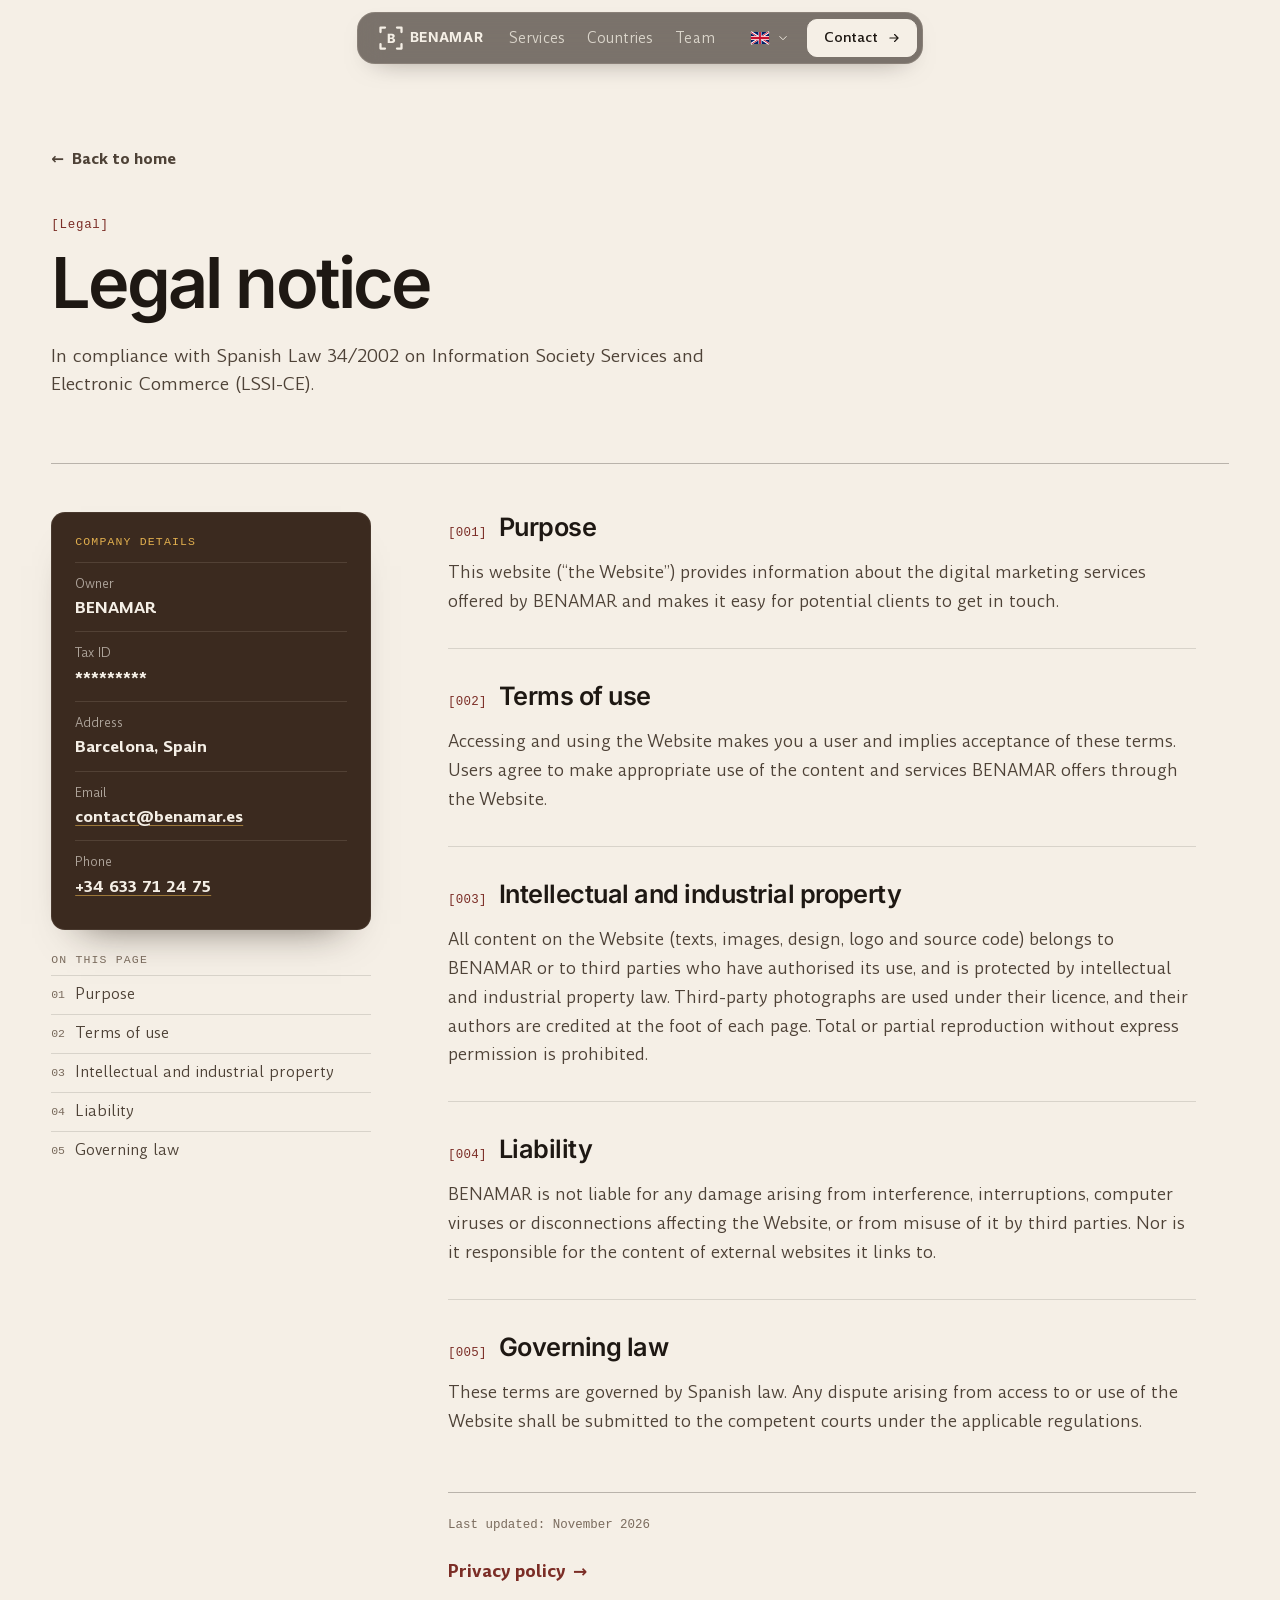
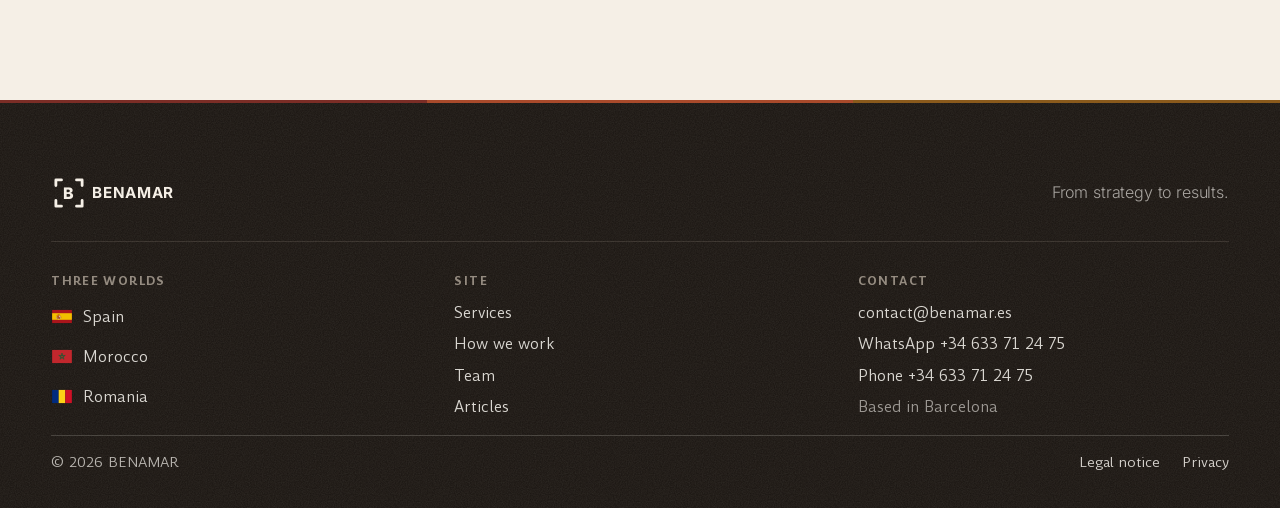
==== commit cd0569db: "Generadores de servicios, idiomas fijos y artículos (tools/publicar.mjs) Co-Authored-By: Claude Opus" ====
--- a/aviso-legal.html
+++ b/aviso-legal.html
@@ -21,7 +21,7 @@
   <link rel="preload" href="assets/fonts/inter-latin.woff2" as="font" type="font/woff2" crossorigin>
   <link rel="preload" href="assets/fonts/amulya-400.woff2" as="font" type="font/woff2" crossorigin>
   <link rel="preload" href="assets/fonts/mano-latin.woff2" as="font" type="font/woff2" crossorigin>
-  <link rel="stylesheet" href="css/style.css?v=54">
+  <link rel="stylesheet" href="css/style.css?v=56">
   <script>document.documentElement.classList.add('js')</script>
 </head>
 <body>
@@ -387,6 +387,7 @@
             <li><a href="./#servicios" data-i18n="nav_services">Servicios</a></li>
             <li><a href="./#metodo" data-i18n="method_h">Cómo trabajamos</a></li>
             <li><a href="./#equipo" data-i18n="nav_team">Equipo</a></li>
+            <li><a href="articulos/" data-i18n-attr="href:art_href" data-i18n="nav_articles">Artículos</a></li>
           </ul>
         </nav>
         <section class="ftr__card" aria-labelledby="ftr-contacto" data-reveal style="--d: 2">
@@ -428,8 +429,8 @@
     <symbol id="star" viewBox="0 0 24 24"><path d="m12 2.8 2.8 5.9 6.4.8-4.7 4.4 1.2 6.4L12 17.2l-5.7 3.1 1.2-6.4-4.7-4.4 6.4-.8Z"/></symbol>
   </svg>
 
-  <script src="js/lang.js?v=17" defer></script>
-  <script src="js/i18n.js?v=6" data-site="benamar" data-base="es" data-langs="es,ca,en,fr,ro" defer></script>
+  <script src="js/lang.js?v=19" defer></script>
+  <script src="js/i18n.js?v=7" data-site="benamar" data-base="es" data-langs="es,ca,en,fr,ro" defer></script>
   <script src="js/main.js?v=18" defer></script>
   <script>setTimeout(function () { var h = document.querySelector('.hero'); if (h) h.classList.add('is-in'); }, 2000);</script>
 </body>
--- a/css/style.css
+++ b/css/style.css
@@ -2292,3 +2292,114 @@
   .legal__aside { position: static; }
   .legal__idx { display: none; }
 }
+
+/* ═════════ Páginas de servicio (17-11-2026) ═════════
+   Diseño web, landing pages, redes sociales y SEO: franja de color del servicio con su dibujo, texto real
+   de la web antigua, cifras en fichas oscuras [001], qué incluye, para quién es, preguntas, artículos y cierre. */
+.solo-idioma { display: none; }
+html[lang="es"] .solo-idioma[data-l="es"], html[lang="ca"] .solo-idioma[data-l="ca"], html[lang="en"] .solo-idioma[data-l="en"],
+html[lang="fr"] .solo-idioma[data-l="fr"], html[lang="ro"] .solo-idioma[data-l="ro"] { display: block; }
+.srv--es { --c: var(--es); } .srv--ma { --c: var(--ma); } .srv--ro { --c: var(--ro); } .srv--umber { --c: var(--umber); }
+.srv-hero { background: var(--c); color: var(--paper); padding: calc(var(--hdr) + clamp(36px, 5vw, 72px)) 0 clamp(56px, 7vw, 104px); }
+.srv-back { display: inline-flex; gap: 8px; font-weight: 600; font-size: .95rem; color: rgba(245, 239, 230, .82); text-decoration: none; }
+.srv-back span { transition: translate .3s var(--ease-out); }
+@media (hover: hover) and (pointer: fine) { .srv-back:hover { color: var(--paper); } .srv-back:hover span { translate: -4px 0; } }
+.srv-hero__grid { margin-top: var(--s7); display: grid; grid-template-columns: minmax(0, 1.4fr) minmax(0, .6fr); gap: clamp(32px, 6vw, 96px); align-items: center; }
+.srv-tag { font: 500 .78rem/1 var(--mono); letter-spacing: .06em; color: var(--gold); }
+.srv-hero h1 { margin-top: var(--s4); font-size: clamp(3rem, 1.5rem + 5vw, 6.4rem); line-height: .95; letter-spacing: -0.045em; font-weight: 700; }
+.srv-teaser { margin-top: var(--s5); max-width: 46ch; font-size: clamp(1.1rem, 1rem + .4vw, 1.35rem); line-height: 1.5; color: rgba(245, 239, 230, .88); }
+.srv-cta { margin-top: var(--s6); }
+.srv-ico { justify-self: end; width: min(100%, 300px); aspect-ratio: 1; display: grid; place-items: center; border-radius: 14px; background: var(--sheet); box-shadow: 0 30px 50px -30px rgba(10, 6, 3, .7); }
+.srv-ico svg { width: 62%; height: auto; }
+.srv-sec { padding-block: clamp(56px, 7vw, 112px); }
+.srv-sec + .srv-sec { padding-top: 0; }
+.srv-about__grid { display: grid; grid-template-columns: minmax(0, 1fr) minmax(0, 1fr); gap: clamp(32px, 6vw, 96px); }
+.srv-lead { font: 600 clamp(1.4rem, 1.1rem + 1vw, 2rem)/1.3 "Inter", -apple-system, "Segoe UI", sans-serif; letter-spacing: -0.02em; color: var(--ink); }
+.srv-about__txt p { font-size: 1.08rem; line-height: 1.7; color: var(--ink-2); }
+.srv-about__txt p + p { margin-top: var(--s4); }
+.srv-n { display: block; font: 500 .72rem/1 var(--mono); letter-spacing: .04em; color: var(--gold); }
+.srv-incl .srv-n { color: var(--es); }
+.srv-cifras__grid { list-style: none; display: grid; grid-template-columns: repeat(4, minmax(0, 1fr)); gap: 16px; }
+.srv-cifras__grid li { padding: 22px 24px 26px; border-radius: 14px; background: var(--umber); color: var(--paper); display: grid; gap: 10px; align-content: start; }
+.srv-cifras__grid strong { font: 700 clamp(2.6rem, 2rem + 1.6vw, 3.6rem)/1 "Inter", -apple-system, sans-serif; letter-spacing: -0.04em; }
+.srv-cifras__grid span:last-child { font-size: .98rem; line-height: 1.4; color: rgba(245, 239, 230, .78); }
+.srv-head { text-align: center; max-width: 640px; margin: 0 auto var(--s7); }
+.srv-head h2, .srv-fin h2 { font-size: var(--h2); line-height: 1.04; letter-spacing: -0.035em; font-weight: 600; }
+.srv-head p { margin-top: var(--s4); font-size: 1.1rem; color: var(--ink-2); }
+.srv-head--izq { text-align: left; margin: 0; }
+.srv-incl { list-style: none; display: grid; grid-template-columns: repeat(4, minmax(0, 1fr)); gap: 16px; }
+.srv-incl li { padding: 26px 24px 28px; border-radius: 14px; background: var(--sheet); box-shadow: inset 0 0 0 1px var(--line); }
+.srv-incl h3 { margin-top: 14px; font-size: 1.3rem; font-weight: 600; letter-spacing: -0.02em; }
+.srv-incl p { margin-top: 10px; color: var(--ink-2); line-height: 1.6; }
+.srv-sec.srv-quien { background: var(--paper-2); padding-top: clamp(56px, 7vw, 112px); }
+.srv-quien__grid { display: grid; grid-template-columns: repeat(2, minmax(0, 1fr)); gap: 0 clamp(32px, 5vw, 72px); margin: 0; }
+.srv-quien__grid > div { padding: 22px 0; border-top: 1px solid var(--line-2); }
+.srv-quien__grid dt { font-weight: 700; font-size: 1.15rem; color: var(--es); }
+.srv-quien__grid dd { margin: 8px 0 0; color: var(--ink-2); line-height: 1.6; }
+.srv-sec.srv-quien + .srv-sec { padding-top: clamp(56px, 7vw, 112px); }
+.srv-faq__grid { display: grid; grid-template-columns: minmax(0, .8fr) minmax(0, 1.2fr); gap: clamp(32px, 6vw, 96px); align-items: start; }
+.srv-faq details { border-top: 1px solid var(--line-2); }
+.srv-faq details:last-child { border-bottom: 1px solid var(--line-2); }
+.srv-faq summary { list-style: none; cursor: pointer; display: flex; justify-content: space-between; gap: 16px; padding: 20px 0; font-weight: 600; font-size: 1.12rem; }
+.srv-faq summary::-webkit-details-marker { display: none; }
+.srv-faq summary::after { content: "+"; font: 400 1.5rem/1 "Inter", sans-serif; color: var(--es); transition: rotate .3s var(--ease-out); }
+.srv-faq details[open] summary::after { rotate: 45deg; }
+.srv-faq details p { padding: 0 0 22px; max-width: 62ch; color: var(--ink-2); line-height: 1.65; }
+.srv-posts__list { display: grid; grid-template-columns: repeat(auto-fit, minmax(280px, 1fr)); gap: 16px; max-width: 900px; margin-inline: auto; }
+.srv-post { display: grid; gap: 10px; padding: 26px; border-radius: 14px; background: var(--sheet); box-shadow: inset 0 0 0 1px var(--line); text-decoration: none; color: var(--ink); transition: translate .3s var(--ease-out), box-shadow .3s var(--ease-out); }
+.srv-post h3 { font-size: 1.25rem; font-weight: 600; letter-spacing: -0.02em; line-height: 1.25; }
+.srv-post p { color: var(--ink-2); line-height: 1.55; }
+.srv-post span { font-weight: 600; color: var(--es); }
+@media (hover: hover) and (pointer: fine) { .srv-post:hover { translate: 0 -4px; box-shadow: inset 0 0 0 1px var(--line-2), 0 24px 40px -28px rgba(30, 20, 12, .5); } }
+.srv-sec.srv-fin { background: var(--c); color: var(--paper); padding-block: clamp(64px, 8vw, 120px); }
+.srv-fin__in { text-align: center; }
+.srv-fin__in > p:not(.srv-otros__t) { margin: var(--s4) auto 0; max-width: 52ch; font-size: 1.1rem; color: rgba(245, 239, 230, .86); }
+.srv-otros__t { margin-top: var(--s8); font: 500 .72rem/1 var(--mono); letter-spacing: .1em; text-transform: uppercase; color: var(--gold); }
+.srv-otros { margin-top: var(--s4); display: flex; flex-wrap: wrap; justify-content: center; gap: 10px; }
+.srv-otro { display: inline-flex; gap: 10px; align-items: center; padding: 12px 18px; border-radius: 12px; background: rgba(28, 6, 4, .26); box-shadow: inset 0 0 0 1px rgba(243, 230, 214, .14); color: var(--paper); text-decoration: none; font-weight: 600; }
+@media (hover: hover) and (pointer: fine) { .srv-otro:hover { background: var(--paper); color: var(--ink); } }
+.svc__more { margin-top: var(--s3); display: inline-flex; gap: 6px; font-weight: 600; color: inherit; text-decoration: underline; text-underline-offset: 4px; text-decoration-thickness: 1px; }
+@media (max-width: 1099px) { .srv-cifras__grid, .srv-incl { grid-template-columns: repeat(2, minmax(0, 1fr)); } }
+@media (max-width: 899px) {
+  .srv-hero__grid, .srv-about__grid, .srv-faq__grid { grid-template-columns: 1fr; }
+  .srv-ico { display: none; }
+  .srv-quien__grid { grid-template-columns: 1fr; }
+  .srv-head--izq { text-align: center; margin: 0 auto var(--s6); }
+}
+@media (max-width: 559px) { .srv-incl { grid-template-columns: 1fr; } .srv-cifras__grid { gap: 10px; } .srv-cifras__grid li { padding: 18px; } }
+
+/* ═════════ Artículos con el diseño nuevo (17-11-2026) ═════════
+   Mismo arranque que las páginas legales (volver, [categoría], título y entrada), foto a lo ancho, texto a 68ch,
+   ficha de color con el servicio relacionado y más artículos en tarjetas. */
+.art { background: var(--paper); padding: calc(var(--hdr) + clamp(40px, 6vw, 88px)) 0 clamp(56px, 7vw, 104px); }
+.art__head { margin-top: var(--s7); max-width: 820px; }
+.art__head h1 { margin-top: var(--s4); font-size: clamp(2.4rem, 1.4rem + 3.4vw, 4.4rem); line-height: 1.02; letter-spacing: -0.04em; font-weight: 600; }
+.art__meta { margin-top: var(--s4); font: 500 .78rem/1.4 var(--mono); color: var(--ink-3); }
+.art__fig { margin: var(--s7) 0 0; border-radius: 14px; overflow: hidden; background: var(--paper-2); }
+.art__fig img { display: block; width: 100%; height: auto; max-height: 560px; object-fit: cover; }
+.art__body { max-width: 68ch; margin: var(--s7) auto 0; font-size: 1.1rem; line-height: 1.75; color: var(--ink-2); }
+.art__body > * + * { margin-top: var(--s4); }
+.art__body h2 { margin-top: var(--s7); font-size: clamp(1.45rem, 1.2rem + .8vw, 1.9rem); line-height: 1.2; letter-spacing: -0.025em; font-weight: 600; color: var(--ink); }
+.art__body h3 { margin-top: var(--s6); font-size: 1.25rem; font-weight: 600; color: var(--ink); }
+.art__body ul, .art__body ol { padding-left: 1.2em; }
+.art__body li + li { margin-top: 8px; }
+.art__body strong { color: var(--ink); }
+.art__body a { color: var(--es); text-underline-offset: 3px; }
+.art__body blockquote { padding: 4px 0 4px 20px; border-left: 3px solid var(--es); font-style: normal; color: var(--ink); }
+.art__srv { max-width: 68ch; margin: var(--s8) auto 0; padding: 28px 30px 30px; border-radius: 14px; background: var(--c); color: var(--paper); }
+.art__srv-h { margin-top: 10px; font: 600 clamp(1.5rem, 1.2rem + 1vw, 2.1rem)/1.15 "Inter", -apple-system, sans-serif; letter-spacing: -0.03em; }
+.art__srv-cta { margin-top: var(--s5); display: flex; flex-wrap: wrap; align-items: center; gap: 14px 24px; }
+.art__srv-link { color: var(--paper); font-weight: 600; text-underline-offset: 4px; }
+.art-mas { background: var(--paper-2); padding-block: clamp(56px, 7vw, 104px); }
+.art-mas h2 { text-align: center; font-size: var(--h2); line-height: 1.04; letter-spacing: -0.035em; font-weight: 600; }
+.art-grid { margin-top: var(--s7); display: grid; grid-template-columns: repeat(auto-fill, minmax(280px, 1fr)); gap: 18px; }
+.art-grid--idx { grid-template-columns: repeat(2, minmax(0, 1fr)); }
+.art-card { display: grid; grid-template-rows: auto 1fr; border-radius: 14px; overflow: hidden; background: var(--sheet); box-shadow: inset 0 0 0 1px var(--line); color: var(--ink); text-decoration: none; transition: translate .3s var(--ease-out), box-shadow .3s var(--ease-out); }
+.art-card img { width: 100%; aspect-ratio: 16 / 10; object-fit: cover; display: block; }
+.art-card__t { display: grid; gap: 10px; align-content: start; padding: 22px 24px 26px; }
+.art-card__cat { font: 500 .72rem/1 var(--mono); color: var(--es); }
+.art-card__h { font: 600 1.3rem/1.25 "Inter", -apple-system, sans-serif; letter-spacing: -0.02em; }
+.art-card__p { color: var(--ink-2); line-height: 1.55; }
+.art-card__go { font-weight: 600; color: var(--es); }
+@media (hover: hover) and (pointer: fine) { .art-card:hover { translate: 0 -4px; box-shadow: inset 0 0 0 1px var(--line-2), 0 24px 40px -28px rgba(30, 20, 12, .5); } }
+@media (max-width: 759px) { .art-grid--idx { grid-template-columns: 1fr; } .art__srv { padding: 24px 22px; } }
